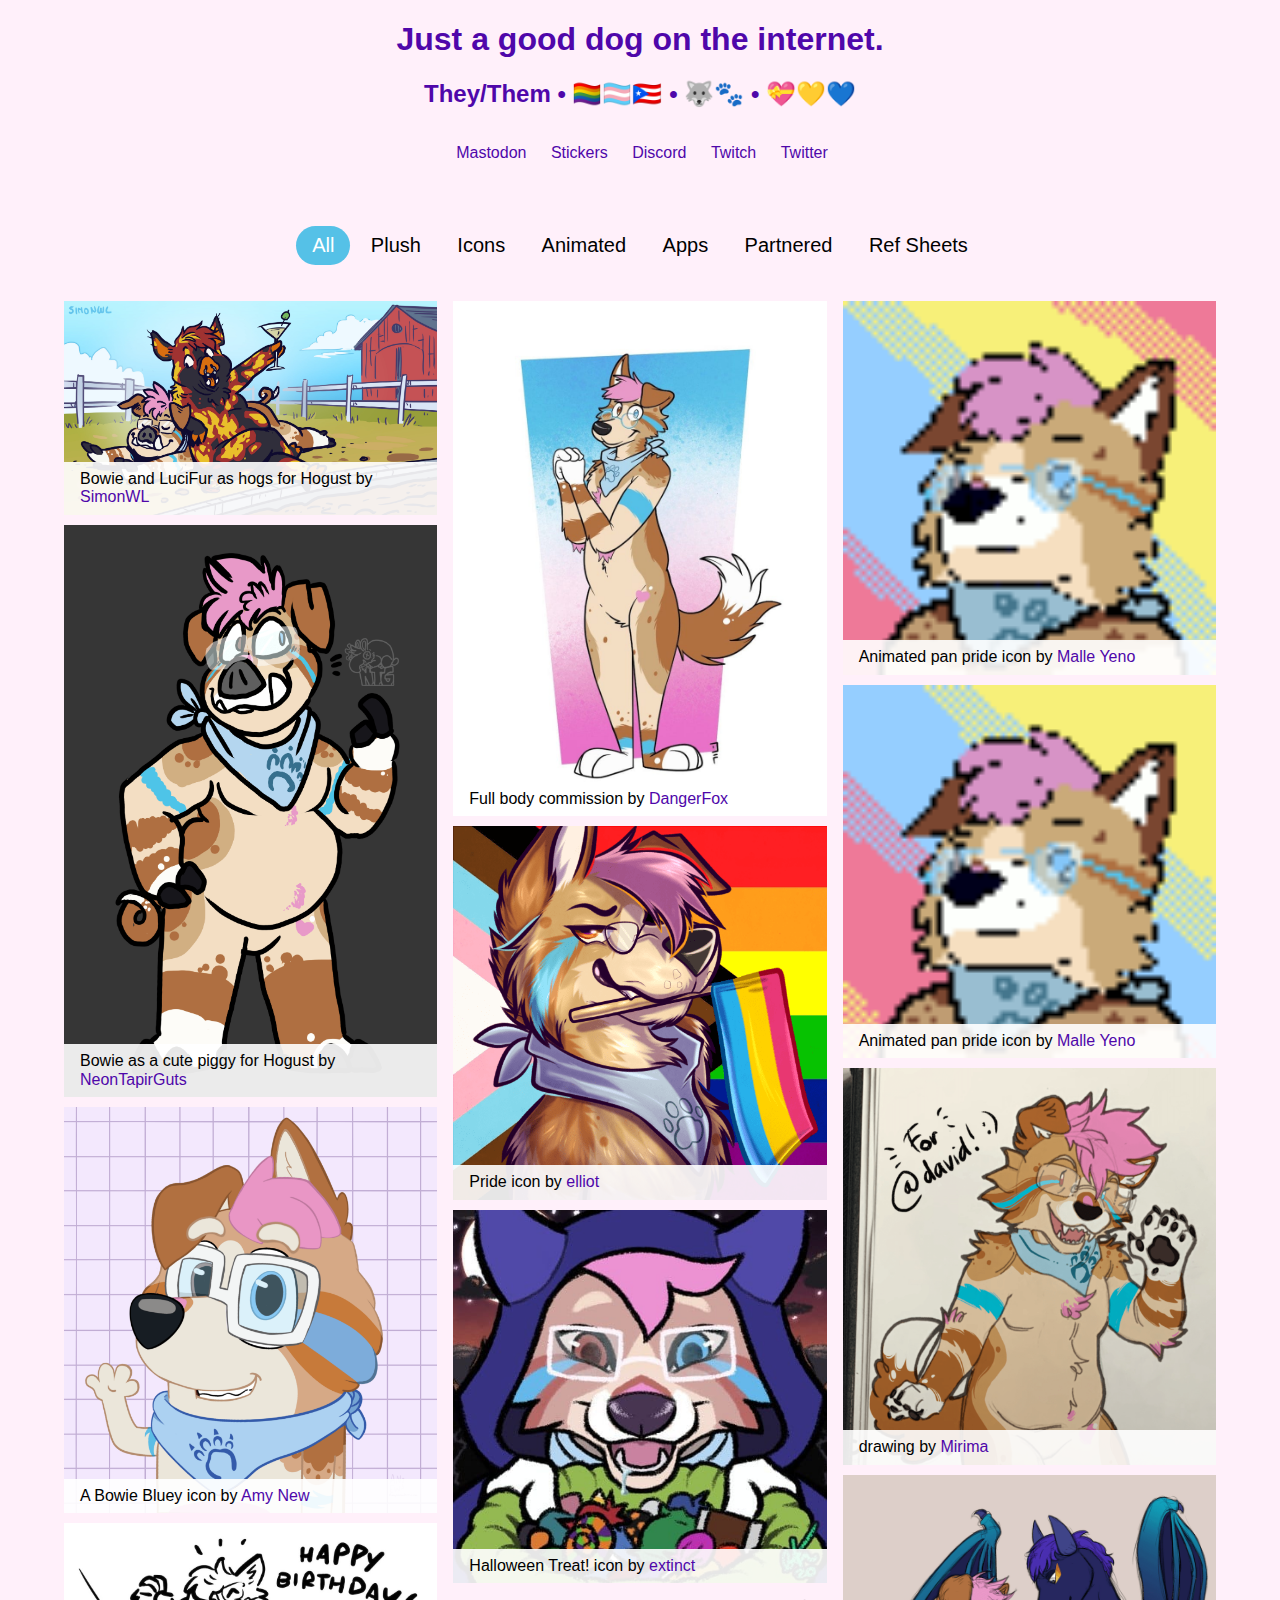
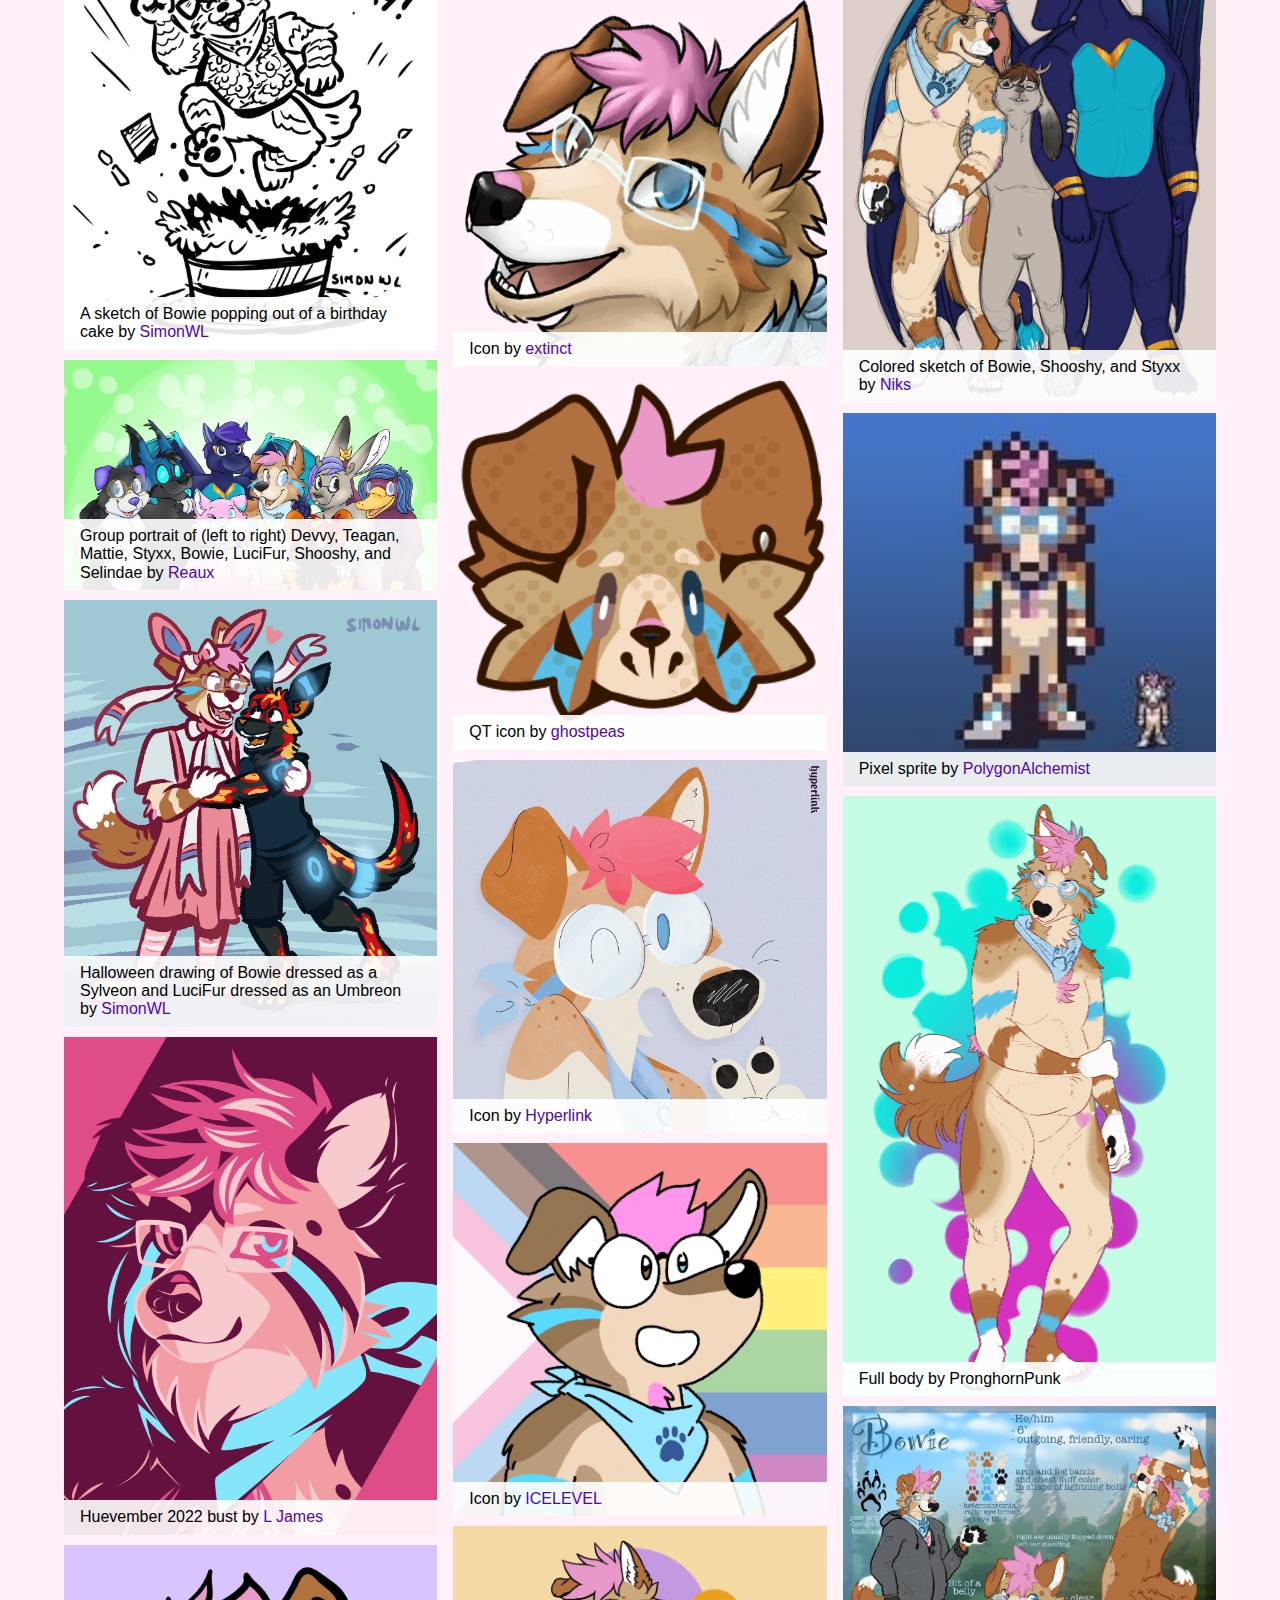
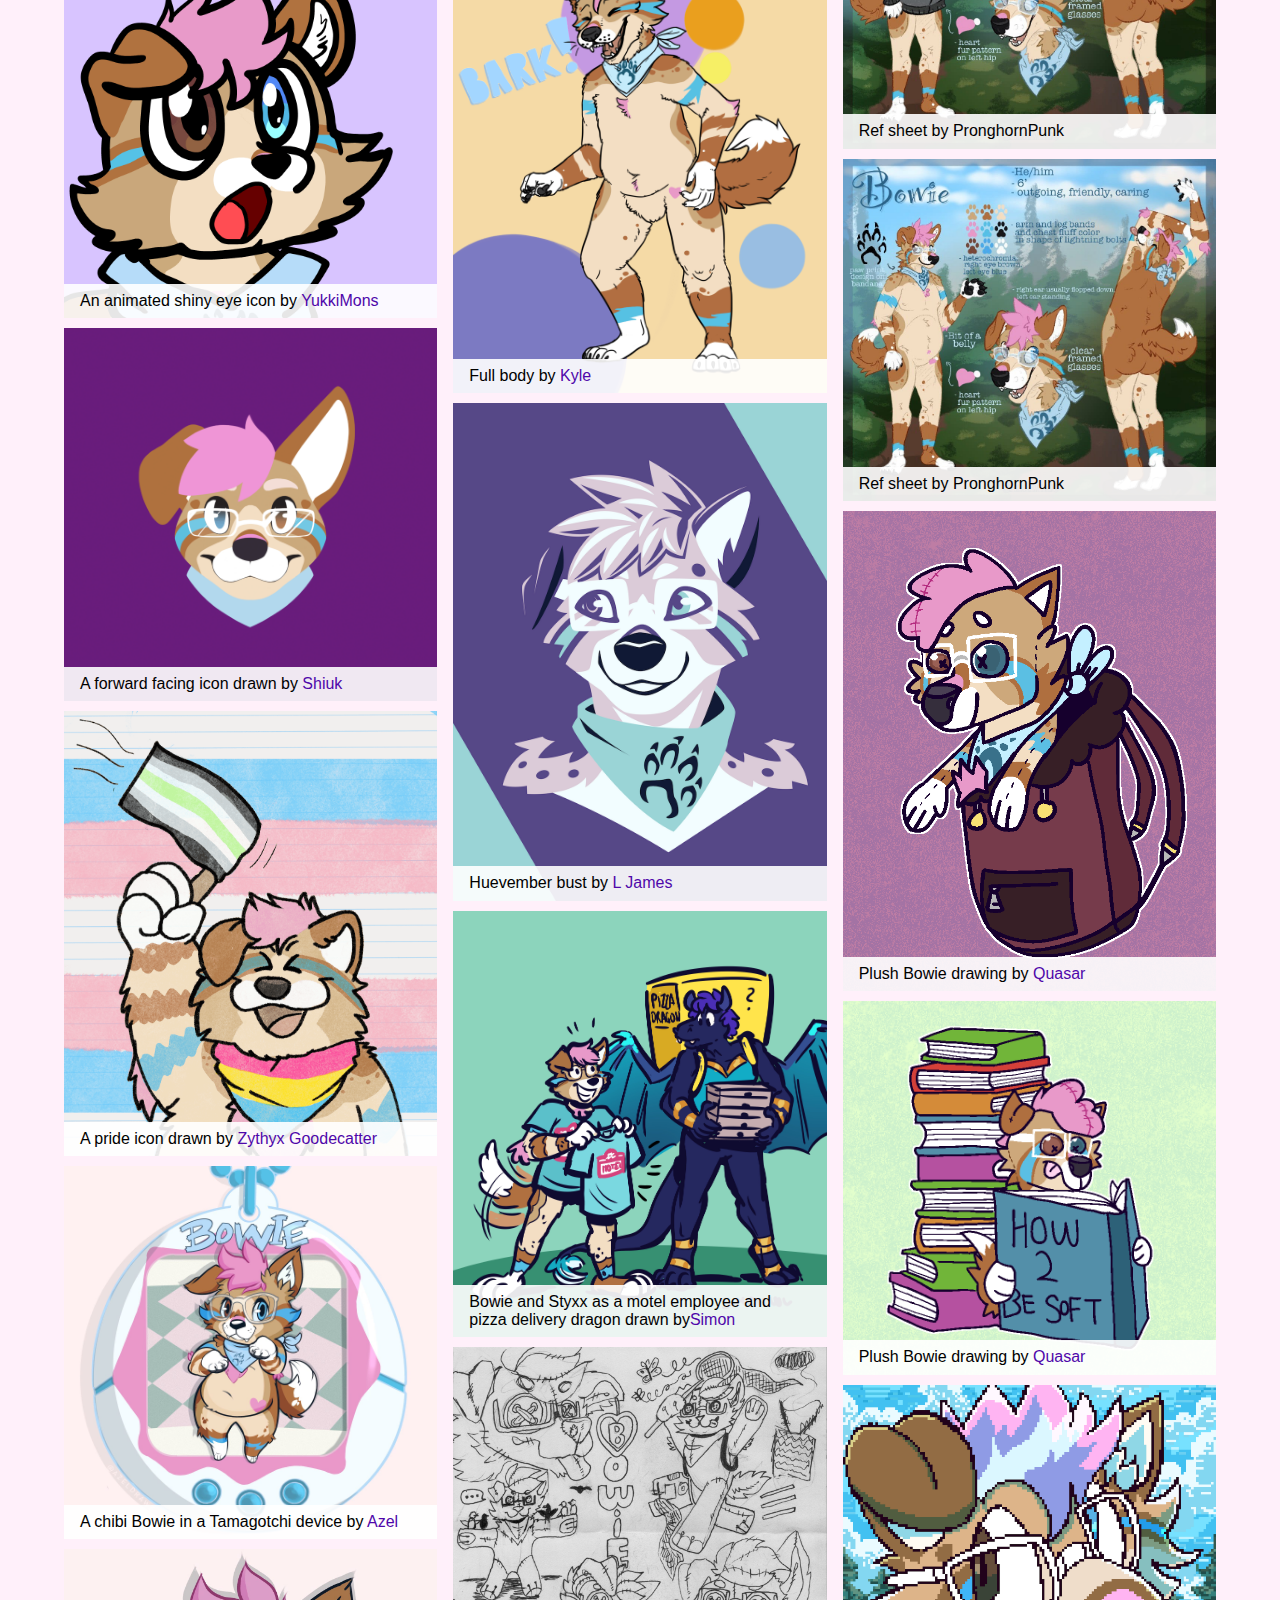
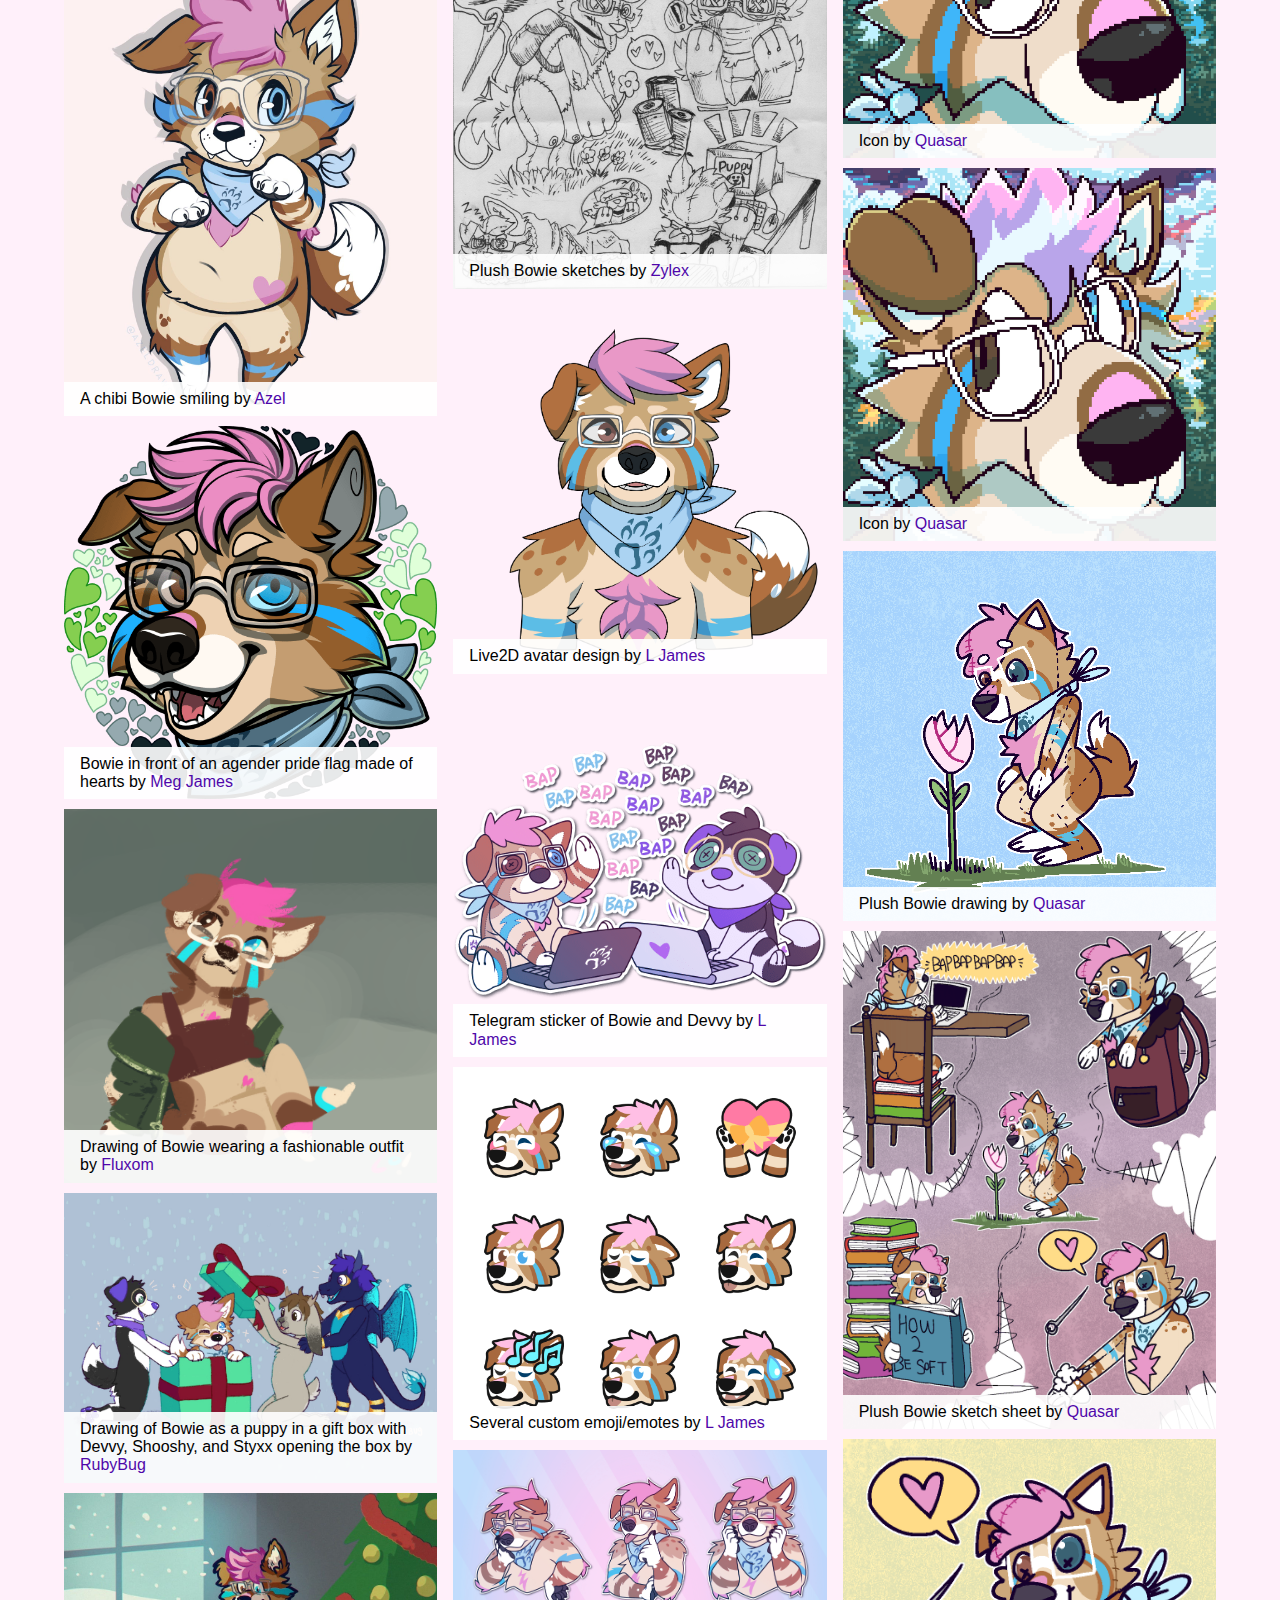
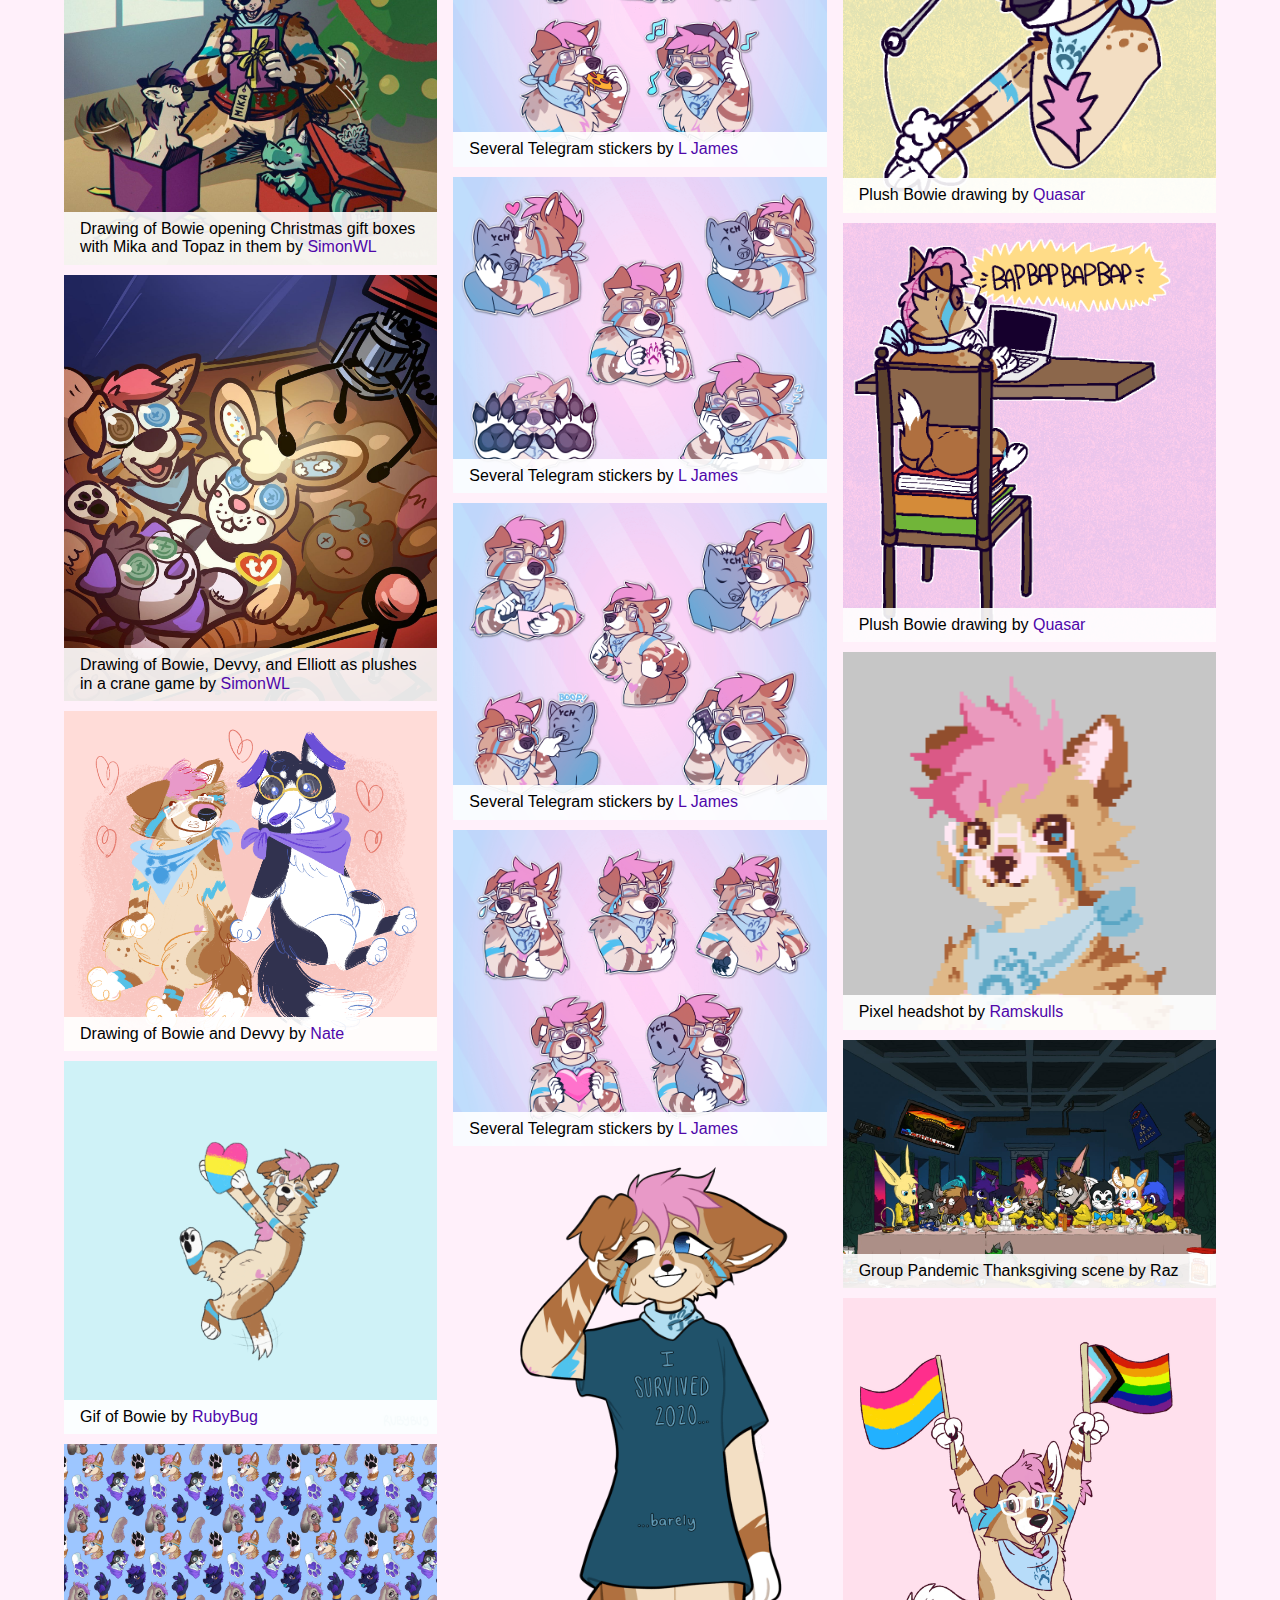
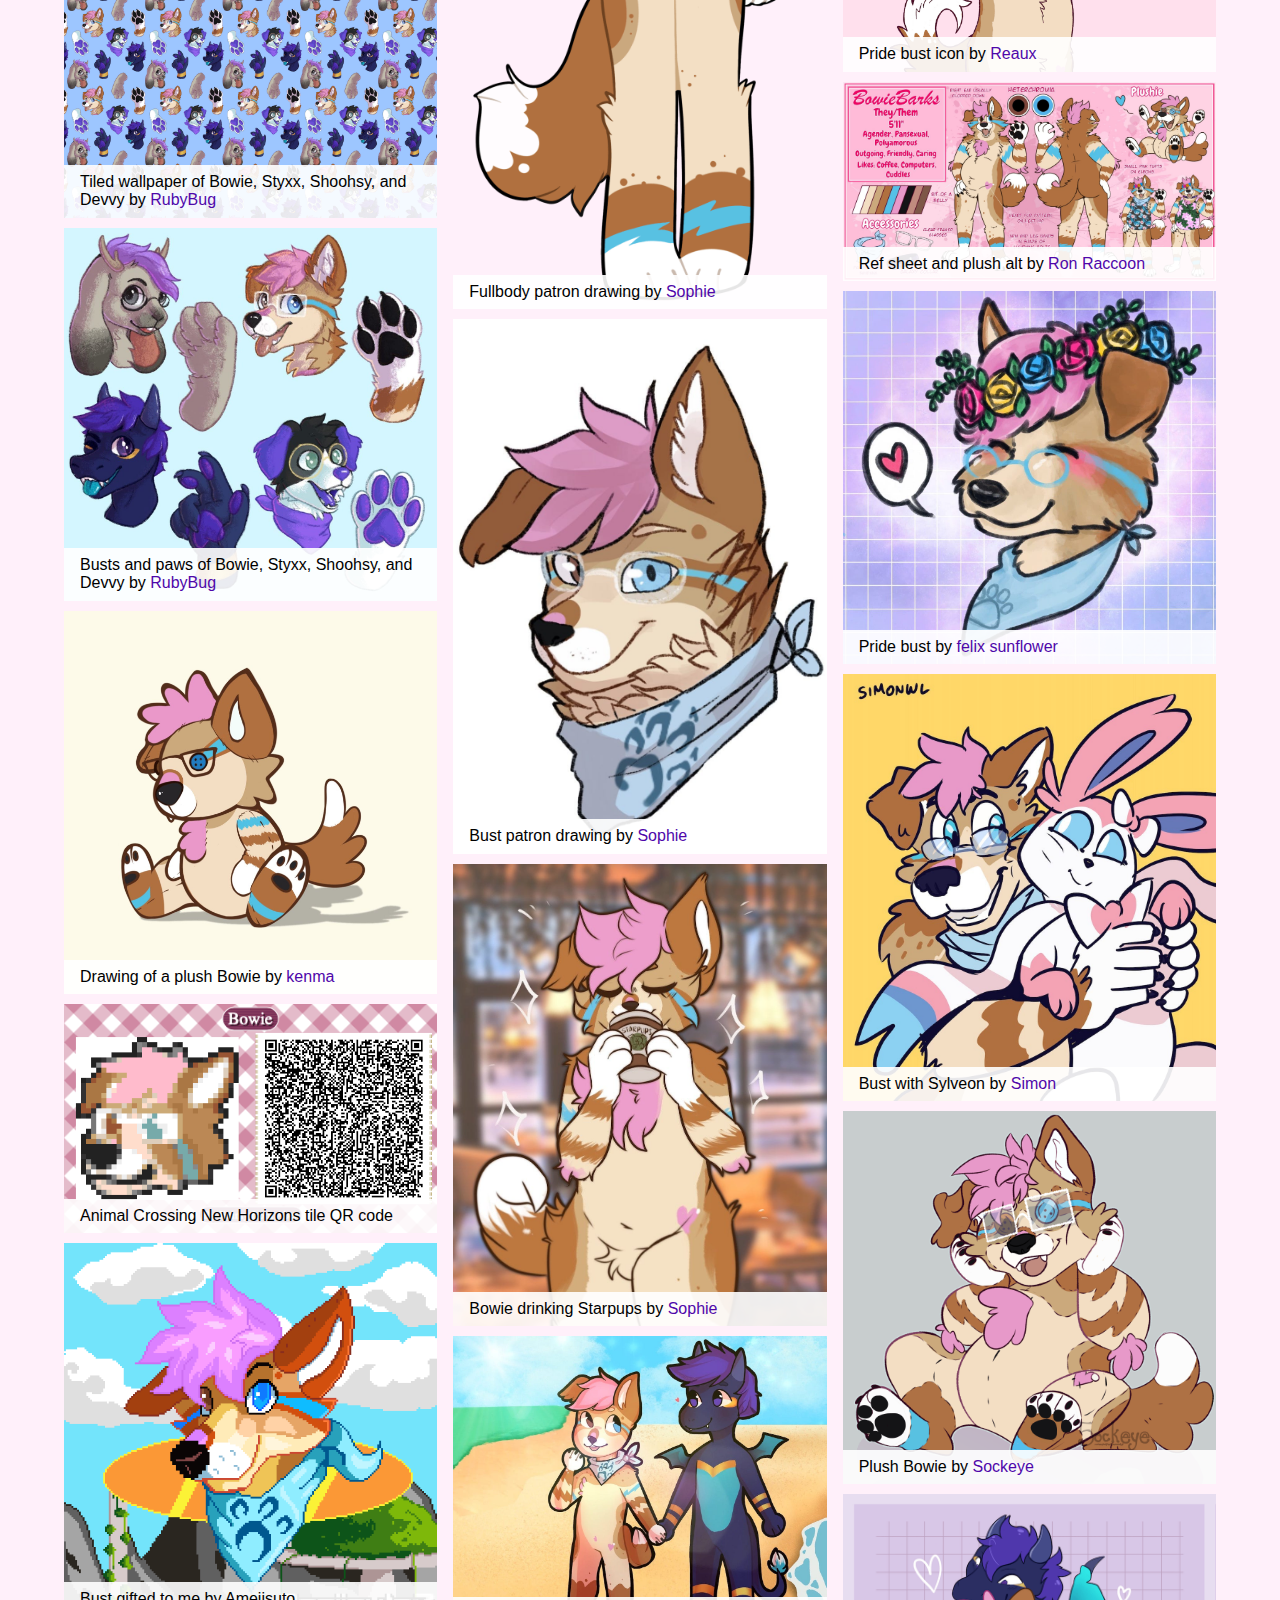
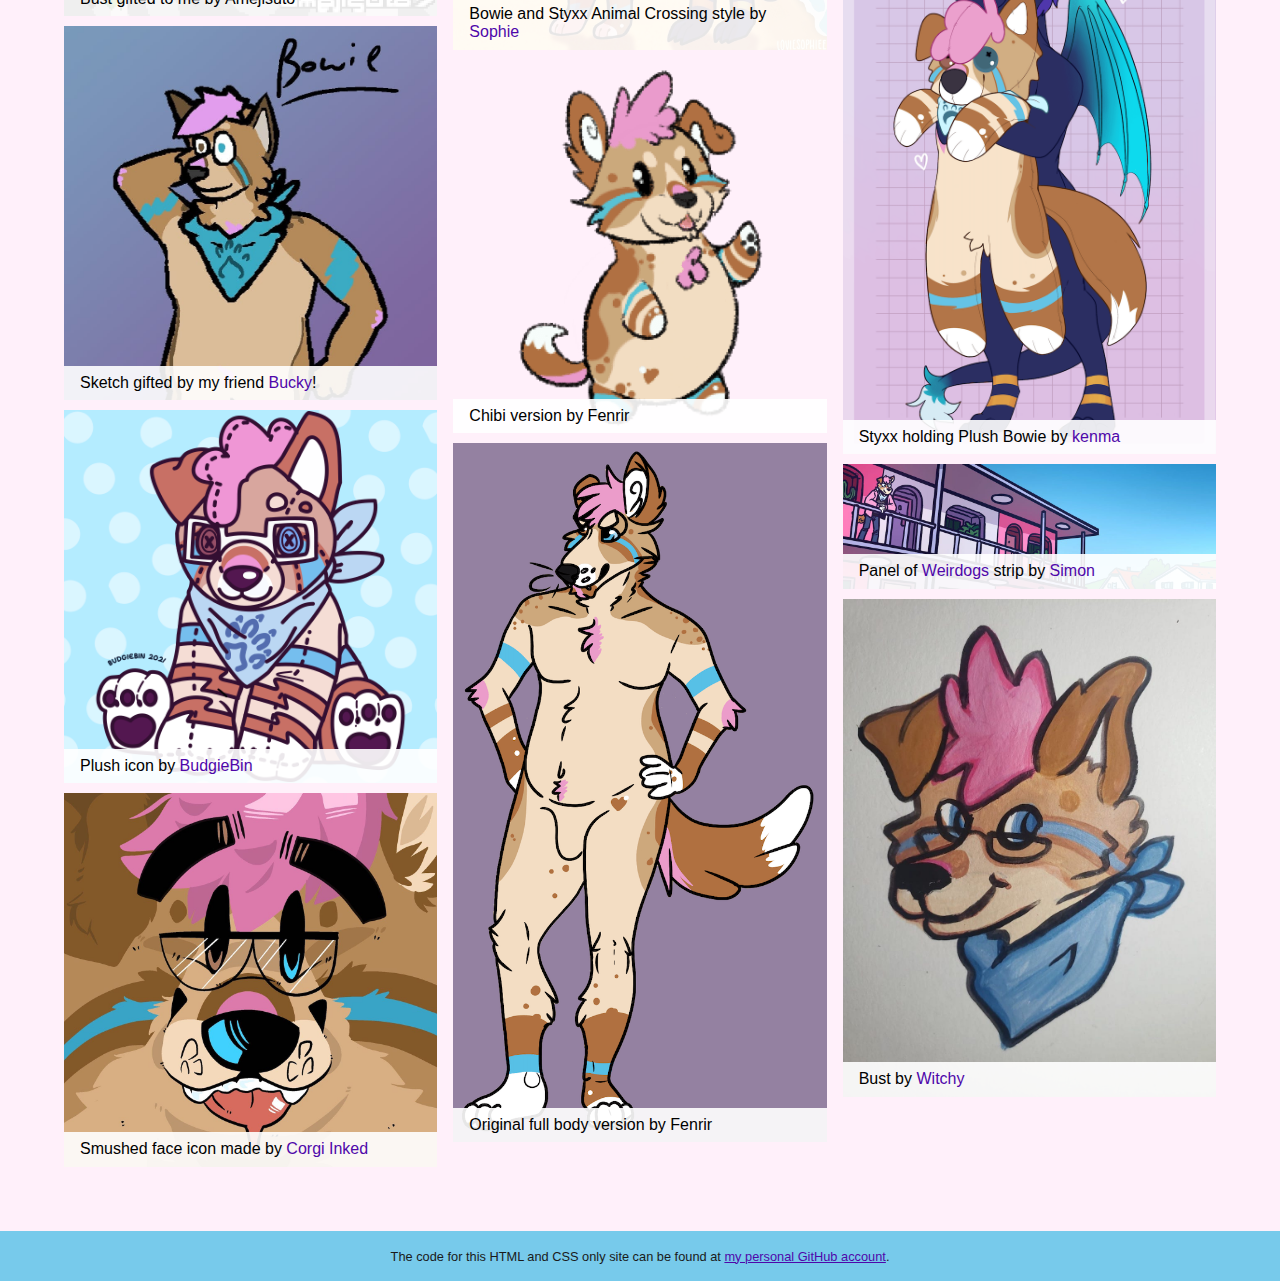
==== index.html @ e3a655a2 "adds two new pieces of art" ====
<!DOCTYPE html>
<html lang="en" class="no-js">
<head>
	<meta charset="UTF-8">
	<meta name="viewport" content="width=device-width">

	<title>Plush.Dog — An online home for BowieBarks</title>

	<script type="module">
		document.documentElement.classList.remove('no-js');
		document.documentElement.classList.add('js');
	</script>

	<link rel="stylesheet" href="assets/styles.css">

	<meta name="description" content="The personal homepage for BowieBarks' social media and commissioned artwork">
	<meta property="og:title" content="Plush.DogWho.Codes — An online home for BowieBarks' fursona art!">
	<meta property="og:description" content="The personal homepage for BowieBarks' social media and commissioned artwork">
	<meta property="og:image" content="https://plush.dogwho.codes/images/hyperlink-bowie-icon.jpeg">
	<meta property="og:image loading="lazy":alt" content="Hyperlink drawn icon of BowieBarks">
	<meta property="og:locale" content="en_US">
	<meta property="og:type" content="website">
	<meta name="twitter:card" content="summary_large_image">
	<meta property="og:url" content="https://plush.dogwho.codes/">
	<link rel="canonical" href="https://plush.dogwho.codes/">

	<link rel="icon" href="https://plush.dogwho.codes/assets/favicon.png">
	<meta name="theme-color" content="#FF00FF">
</head>

<body>

<header>
	<div class="wrapper">
		<h1>Just a good dog on the internet.</h1>
		<h2>They/Them • 🏳️‍🌈🏳️‍⚧️🇵🇷 • 🐺🐾 • 💝💛💙</h2>

		<div class="social-links">
			<a target="_blank" href="https://tech.lgbt/@david"><svg fill="#fff" viewBox="0 0 512 512" xmlns="http://www.w3.org/2000/svg"><rect height="512" rx="15%" width="512"/><path d="m409 290c-5 24-43 50-85 56-86 11-137-6-137-6 3 13-4 54 70 52 31 0 58-7 58-7l2 27c-51 24-107 15-140 6-67-17-79-90-81-162v-59c0-74 49-96 49-96 50-24 180-22 222 0 0 0 49 22 49 96 0 0 1 55-7 93" fill="#3088d4"/><path d="m358 202v91h-35v-88c0-18-8-27-23-27-18 0-27 11-27 33v47h-34v-47c0-22-9-33-27-33-15 0-23 9-23 27v88h-35v-91c0-18 5-60 52-60 39 0 50 37 50 37s10-37 50-37c45 0 52 42 52 60"/></svg> Mastodon</a>
			<a target="_blank" href="https://t.me/addstickers/BowieBarks"><svg xmlns="http://www.w3.org/2000/svg" viewBox="0 0 512 512"><path fill="#5ebee1" d="M512 397c0 64-51 115-115 115H115C52 512 0 461 0 397V115C0 52 52 0 115 0h282c64 0 115 52 115 115v282z"/><path fill="#fff" d="M383 134L116 238c-8 3-8 16 1 18l68 20 25 81c3 8 14 11 20 4l35-35 69 50c8 6 20 2 22-9l46-217c2-11-9-20-19-16zm-33 48L226 292l-2 4-5 43h-3l-19-64c-1-2 0-6 3-7l146-91c3-2 7 3 4 5z"/></svg> Stickers</a>
			<a target="_blank" href="https://discordapp.com/users/299537049646792704/"><svg fill="#7289da" viewBox="0 0 512 512" xmlns="http://www.w3.org/2000/svg"><rect height="512" rx="15%" width="512"/><path d="m346 392-21-25c41-11 57-39 57-39-52 49-194 51-249 0 0 0 14 26 56 39l-23 25c-70-1-97-48-97-48 0-104 46-187 46-187 47-33 90-33 90-33l3 4c-58 16-83 42-83 42 68-46 208-42 263 0 1-1-33-28-86-42l5-4s43 0 90 33c0 0 46 83 46 187 0 0-27 47-97 48z" fill="#fff"/><ellipse cx="196" cy="279" rx="33" ry="35"/><ellipse cx="312" cy="279" rx="33" ry="35"/></svg> Discord</a>
			<a target="_blank" href="https://www.twitch.tv/BowieBarks/"><svg xmlns="http://www.w3.org/2000/svg" viewBox="0 0 196 200"><path fill="none" d="M32 140h44v24l24-24h46l26-26V20H32zm84-88c0-2 2-4 4-4h16c2 0 4 2 4 4v52c0 2-2 4-4 4h-16c-2 0-4-2-4-4zm-40 0c0-2 2-4 4-4h16c2 0 4 2 4 4v52c0 2-2 4-4 4H80c-2 0-4-2-4-4z"/><g fill="#9d57c4"><path d="M14 0L0 24v148h48v28h28l31-28h39l50-46V0zm158 114l-26 26h-46l-24 24v-24H32V20h140z"/><path d="M80 108h16c2 0 4-2 4-4V52c0-2-2-4-4-4H80c-2 0-4 2-4 4v52c0 2 2 4 4 4zm40 0h16c2 0 4-2 4-4V52c0-2-2-4-4-4h-16c-2 0-4 2-4 4v52c0 2 2 4 4 4z"/></g></svg> Twitch</a>
			<a target="_blank" href="https://twitter.com/BowieBarks"><svg xmlns="http://www.w3.org/2000/svg" viewBox="0 0 512 512"><path fill="#2aa9e0" d="M512 432c0 44-36 80-80 80H80c-44 0-80-36-80-80V80C0 36 36 0 80 0h352c44 0 80 36 80 80z"/><path fill="#fff" d="M427 150c-13 6-26 9-41 11 15-8 26-22 31-39-13 8-28 14-44 17a70 70 0 00-120 64c-58-3-109-31-144-73a70 70 0 0022 94c-12-1-23-4-32-9v1c0 34 24 62 56 68a70 70 0 01-31 2c9 27 34 48 65 48a141 141 0 01-104 29 198 198 0 00306-177c14-9 26-22 36-36z"/></svg> Twitter</a>
		</div>
	</div>
</header>

<section>
	<div class="wrapper">
		<input type="radio" id="All" name="categories" value="All" checked>
		<input type="radio" id="Plush" name="categories" value="Plush">
		<input type="radio" id="Icon" name="categories" value="Icon">
		<input type="radio" id="Animated" name="categories" value="Animated">
		<input type="radio" id="Apps" name="categories" value="Apps">
		<input type="radio" id="Partner" name="categories" value="Partner">
		<input type="radio" id="Ref" name="categories" value="Ref">

		<ol class="filters">
			<li>
				<label for="All">All</label>
			</li>
			<li>
				<label for="Plush">Plush</label>
			</li>
			<li>
				<label for="Icon">Icons</label>
			</li>
			<li>
				<label for="Animated">Animated</label>
			</li>
			<li>
				<label for="Apps">Apps</label>
			</li>
			<li>
				<label for="Partner">Partnered</label>
			</li>
			<li>
				<label for="Ref">Ref Sheets</label>
			</li>
		</ol>

		<ol class="gallery">
			<li data-category="All ">
				<figure>
					<a href="#SimonWL-bowie-2023-08-color"><img src="images/SimonWL-bowie-2023-08-color.jpg" loading="lazy" alt="Bowie and LuciFur as hogs for Hogust, lounging by a pool of mud with a barn in the background" /></a>
					<a href="#_" id="SimonWL-bowie-2023-08-color" class="lightbox"><span style="background-image: url('images/SimonWL-bowie-2023-08-color.jpg');"></span></a>
					<figcaption>Bowie and LuciFur as hogs for Hogust by <a href="https://twitter.com/simondrawsstuff/">SimonWL</a></figcaption>
				</figure>
			</li>
			<li data-category="All ">
				<figure>
					<a href="#NeonTapirGuts-piggy8"><img src="images/NeonTapirGuts-piggy8.png" loading="lazy" alt="Bowie as a cute piggy for Hogust, standing and pointing at their cheek for a smooch" /></a>
					<a href="#_" id="NeonTapirGuts-piggy8" class="lightbox"><span style="background-image: url('images/NeonTapirGuts-piggy8.png');"></span></a>
					<figcaption>Bowie as a cute piggy for Hogust by <a href="https://wobbl.xyz/@NeonTapirGuts">NeonTapirGuts</a></figcaption>
				</figure>
			</li>
			<li data-category="All Icon">
				<figure>
					<a href="#amynewblue_blueybowie_purple"><img src="images/amynewblue_blueybowie_purple.png" loading="lazy" alt="An icon of Bowie done in the style of the Bluey cartoon" /></a>
					<a href="#_" id="amynewblue_blueybowie_purple" class="lightbox"><span style="background-image: url('images/amynewblue_blueybowie_purple.png');"></span></a>
					<figcaption>A Bowie Bluey icon by <a href="https://mastodon.online/@amynewblue">Amy New</a></figcaption>
				</figure>
			</li>
			<li data-category="All ">
				<figure>
					<a href="#simonwl-bowie-2023-01"><img src="images/simonwl-bowie-2023-01.jpg" loading="lazy" alt="A sketch of Bowie popping out of a birthday cake, with the text Happy Birthday at the top of the sketch" /></a>
					<a href="#_" id="simonwl-bowie-2023-01" class="lightbox"><span style="background-image: url('images/simonwl-bowie-2023-01.jpg');"></span></a>
					<figcaption>A sketch of Bowie popping out of a birthday cake by <a href="https://twitter.com/simondrawsstuff/">SimonWL</a></figcaption>
				</figure>
			</li>
			<li data-category="All Partner ">
				<figure>
					<a href="#reaux-polycule"><img src="images/reaux-polycule.png" loading="lazy" alt="A group portrait of Bowie and their partners and friends" /></a>
					<a href="#_" id="reaux-polycule" class="lightbox"><span style="background-image: url('images/reaux-polycule.png');"></span></a>
					<figcaption>Group portrait of (left to right) Devvy, Teagan, Mattie, Styxx, Bowie, LuciFur, Shooshy, and Selindae by <a href="https://meemu.org/@reaux">Reaux</a></figcaption>
				</figure>
			</li>
			<li data-category="All Partner ">
				<figure>
					<a href="#SimonWL-bowie-2022-10"><img src="images/SimonWL-bowie-2022-10.jpg" loading="lazy" alt="Halloween drawing of Bowie dressed as a Sylveon and LuciFur dressed as an Umbreon" /></a>
					<a href="#_" id="SimonWL-bowie-2022-10" class="lightbox"><span style="background-image: url('images/SimonWL-bowie-2022-10.jpg');"></span></a>
					<figcaption>Halloween drawing of Bowie dressed as a Sylveon and LuciFur dressed as an Umbreon by <a href="https://twitter.com/simondrawsstuff/">SimonWL</a></figcaption>
				</figure>
			</li>
			<li data-category="All ">
				<figure>
					<a href="#LJames_Huevember2022_bowie"><img src="images/LJames_Huevember2022_bowie.png" loading="lazy" alt="A limited palette bust drawing of Bowie" /></a>
					<a href="#_" id="LJames_Huevember2022_bowie" class="lightbox"><span style="background-image: url('images/LJames_Huevember2022_bowie.png');"></span></a>
					<figcaption>Huevember 2022 bust by <a href="http://l-james.com/">L James</a></figcaption>
				</figure>
			</li>
			<li data-category="All Icon ">
				<figure>
					<a href="#YukkiMons-bowiebarks-animated"><img src="images/YukkiMons-bowiebarks-animated.gif" loading="lazy" alt="An animated icon of Bowie looking up with shining eyes" /></a>
					<a href="#_" id="YukkiMons-bowiebarks-animated" class="lightbox"><span style="background-image: url('images/YukkiMons-bowiebarks-animated.gif');"></span></a>
					<figcaption>An animated shiny eye icon by <a href="https://yukkimonscommissions.carrd.co/">YukkiMons</a></figcaption>
				</figure>
			</li>
			<li data-category="All Icon ">
				<figure>
					<a href="#Shiuk-BowieBarks"><img src="images/Shiuk-BowieBarks.png" loading="lazy" alt="An icon of Bowie's head looking straight forward" /></a>
					<a href="#_" id="Shiuk-BowieBarks" class="lightbox"><span style="background-image: url('images/Shiuk-BowieBarks.png');"></span></a>
					<figcaption>A forward facing icon drawn by <a href="https://twitter.com/shiuk">Shiuk</a></figcaption>
				</figure>
			</li>
			<li data-category="All Icon ">
				<figure>
					<a href="#Zythyx-bowie-pride-icon"><img src="images/Zythyx-bowie-pride-icon.png" loading="lazy" alt="An icon of Bowie wearing a pansexual pride bandana, holding an agender pride flag, with a transgender pride background" /></a>
					<a href="#_" id="Zythyx-bowie-pride-icon" class="lightbox"><span style="background-image: url('images/Zythyx-bowie-pride-icon.png');"></span></a>
					<figcaption>A pride icon drawn by <a href="https://twitter.com/calicocatter">Zythyx Goodecatter</a></figcaption>
				</figure>
			</li>
			<li data-category="All Icon Plush ">
				<figure>
					<a href="#COMM_2022_davidwolfpaw_Azeldraws"><img src="images/COMM_2022_davidwolfpaw_Azeldraws.jpg" loading="lazy" alt="A chibi Bowie in a Tamagotchi device" /></a>
					<a href="#_" id="COMM_2022_davidwolfpaw_Azeldraws" class="lightbox"><span style="background-image: url('images/COMM_2022_davidwolfpaw_Azeldraws.jpg');"></span></a>
					<figcaption>A chibi Bowie in a Tamagotchi device by <a href="https://twitter.com/azeldraws">Azel</a></figcaption>
				</figure>
			</li>
			<li data-category="All Icon Plush ">
				<figure>
					<a href="#COMM_2022_davidwolfpaw_bowie_Azeldraws"><img src="images/COMM_2022_davidwolfpaw_bowie_Azeldraws.jpg" loading="lazy" alt="A chibi Bowie smiling" /></a>
					<a href="#_" id="COMM_2022_davidwolfpaw_bowie_Azeldraws" class="lightbox"><span style="background-image: url('images/COMM_2022_davidwolfpaw_bowie_Azeldraws.jpg');"></span></a>
					<figcaption>A chibi Bowie smiling by <a href="https://twitter.com/azeldraws">Azel</a></figcaption>
				</figure>
			</li>
			<li data-category="All Icon ">
				<figure>
					<a href="#megjames-bowie"><img src="images/megjames-bowie.png" loading="lazy" alt="an icon of Bowie's head in front of an agender pride flag made of hearts" /></a>
					<a href="#_" id="megjames-bowie" class="lightbox"><span style="background-image: url('images/megjames-bowie.png');"></span></a>
					<figcaption>Bowie in front of an agender pride flag made of hearts by <a href="https://twitter.com/MegTheJames/">Meg James</a></figcaption>
				</figure>
			</li>
			<li data-category="All ">
				<figure>
					<a href="#fluxom-bowie"><img src="images/fluxom-bowie.png" loading="lazy" alt="a drawing of Bowie reclining and looking up wearing a green jacket and brown crop top" /></a>
					<a href="#_" id="fluxom-bowie" class="lightbox"><span style="background-image: url('images/fluxom-bowie.png');"></span></a>
					<figcaption>Drawing of Bowie wearing a fashionable outfit by <a href="https://yiff.life/@fluxom_alt">Fluxom</a></figcaption>
				</figure>
			</li>
			<li data-category="All Partner ">
				<figure>
					<a href="#rubybug-bowie-partners-gift-blue-snow"><img src="images/rubybug-bowie-partners-gift-blue-snow.jpeg" loading="lazy" alt="a drawing of Bowie as a puppy in a gift box with Devvy the border collie on the left, Shooshy the jackalope opening the box, and Styxx the dragon behind them. All are smiling!" /></a>
					<a href="#_" id="rubybug-bowie-partners-gift-blue-snow" class="lightbox"><span style="background-image: url('images/rubybug-bowie-partners-gift-blue-snow.jpeg');"></span></a>
					<figcaption>Drawing of Bowie as a puppy in a gift box with Devvy, Shooshy, and Styxx opening the box by <a href="https://twitter.com/rubyybug/">RubyBug</a></figcaption>
				</figure>
			</li>
			<li data-category="All Partner ">
				<figure>
					<a href="#bowie-pets-xmas-2021-1000"><img src="images/bowie-pets-xmas-2021-1000.jpg" loading="lazy" alt="a drawing of Bowie in a holiday sweater excitedly opening two gift boxes, one labeled Mika with a stoat in it, and another labeled Topaz with a kobold in it, both looking up and smiling" /></a>
					<a href="#_" id="bowie-pets-xmas-2021-1000" class="lightbox"><span style="background-image: url('images/bowie-pets-xmas-2021-1000.jpg');"></span></a>
					<figcaption>Drawing of Bowie opening Christmas gift boxes with Mika and Topaz in them by <a href="https://twitter.com/simondrawsstuff/">SimonWL</a></figcaption>
				</figure>
			</li>
			<li data-category="All Plush Partner ">
				<figure>
					<a href="#simonwl_2021-11-bowie-color"><img src="images/simonwl_2021-11-bowie-color.jpg" loading="lazy" alt="a drawing of Bowie, Devvy, and Elliott, all as plushies inside of a crane game machine, looking up and smiling" /></a>
					<a href="#_" id="simonwl_2021-11-bowie-color" class="lightbox"><span style="background-image: url('images/simonwl_2021-11-bowie-color.jpg');"></span></a>
					<figcaption>Drawing of Bowie, Devvy, and Elliott as plushes in a crane game by <a href="https://twitter.com/simondrawsstuff/">SimonWL</a></figcaption>
				</figure>
			</li>
			<li data-category="All Plush Partner ">
				<figure>
					<a href="#natedraws-bowie-devvy"><img src="images/natedraws-bowie-devvy.png" loading="lazy" alt="lineless drawing of BowieBarks and Devvy holding hands and looking at each other with hearts in the background" /></a>
					<a href="#_" id="natedraws-bowie-devvy" class="lightbox"><span style="background-image: url('images/natedraws-bowie-devvy.png');"></span></a>
					<figcaption>Drawing of Bowie and Devvy by <a href="https://twitter.com/_natedraws_/">Nate</a></figcaption>
				</figure>
			</li>
			<li data-category="All Animated ">
				<figure>
					<a href="#RubyBug-BowieBarks"><img src="images/RubyBug-BowieBarks.gif" loading="lazy" alt="animated gif of BowieBarks wagging their tale and holding a pan pride colored heart by RubyBug" /></a>
					<a href="#_" id="RubyBug-BowieBarks" class="lightbox"><span style="background-image: url('images/RubyBug-BowieBarks.gif');"></span></a>
					<figcaption>Gif of Bowie by <a href="https://twitter.com/rubyybug">RubyBug</a></figcaption>
				</figure>
			</li>
			<li data-category="All Partner Apps ">
				<figure>
					<a href="#rubybug-bowie_telegram_blue"><img src="images/rubybug-bowie_telegram_blue.png" loading="lazy" alt="animated gif of BowieBarks wagging their tale and holding a pan pride colored heart by RubyBug" /></a>
					<a href="#_" id="rubybug-bowie_telegram_blue" class="lightbox"><span style="background-image: url('images/rubybug-bowie_telegram_blue.png');"></span></a>
					<figcaption>Tiled wallpaper of Bowie, Styxx, Shoohsy, and Devvy by <a href="https://twitter.com/rubyybug">RubyBug</a></figcaption>
				</figure>
			</li>
			<li data-category="All Partner ">
				<figure>
					<a href="#rubybug-tile-busts"><img src="images/rubybug-tile-busts.jpg" loading="lazy" alt="busts and paws of Bowie, Styxx, Shoohsy, and Devvy by Ruby Bug" /></a>
					<a href="#_" id="rubybug-tile-busts" class="lightbox"><span style="background-image: url('images/rubybug-tile-busts.jpg');"></span></a>
					<figcaption>Busts and paws of Bowie, Styxx, Shoohsy, and Devvy by <a href="https://twitter.com/rubyybug">RubyBug</a></figcaption>
				</figure>
			</li>
			<li data-category="All Plush ">
				<figure>
					<a href="#sunflowerkenma-bowie-plush"><img src="images/sunflowerkenma-bowie-plush.jpg" loading="lazy" alt="drawing of a plush Bowie by kenma" /></a>
					<a href="#_" id="sunflowerkenma-bowie-plush" class="lightbox"><span style="background-image: url('images/sunflowerkenma-bowie-plush.jpg');"></span></a>
					<figcaption>Drawing of a plush Bowie by <a href="https://twitter.com/sunflowerkenma">kenma</a></figcaption>
				</figure>
			</li>
			<li data-category="All Apps ">
				<figure>
					<a href="#acnh-bowie-face"><img src="images/acnh-bowie-face.png" loading="lazy" alt="Animal Crossing New Horizons tile QR code for a Bowie tile" /></a>
					<a href="#_" id="acnh-bowie-face" class="lightbox"><span style="background-image: url('images/acnh-bowie-face.png');"><figcaption>Animal Crossing New Horizons tile QR code</figcaption></span></a>
					<figcaption>Animal Crossing New Horizons tile QR code</figcaption>
				</figure>
			</li>
			<li data-category="All ">
				<figure>
					<a href="#amejisuto-bowie-bust"><img src="images/amejisuto-bowie-bust.png" loading="lazy" alt="A bust of Bowie on a cloud background in a pixel style" /></a>
					<a href="#_" id="amejisuto-bowie-bust" class="lightbox"><span style="background-image: url('images/amejisuto-bowie-bust.png');"></span></a>
					<figcaption>Bust gifted to me by Amejisuto</figcaption>
				</figure>
			</li>
			<li data-category="All ">
				<figure>
					<a href="#bucky-bowie-torso"><img src="images/bucky-bowie-torso.jpeg" loading="lazy" alt="An upper body sketch of Bowie" /></a>
					<a href="#_" id="bucky-bowie-torso" class="lightbox"><span style="background-image: url('images/bucky-bowie-torso.jpeg');"></span></a>
					<figcaption>Sketch gifted by my friend <a href="https://twitter.com/BuckytheSheep/">Bucky</a>!</figcaption>
				</figure>
			</li>
			<li data-category="All Plush Icon ">
				<figure>
					<a href="#budgiebin-bg-800"><img src="images/budgiebin-bg-800.png" loading="lazy" alt="Plush icon of Bowie BudgieBin" /></a>
					<a href="#_" id="budgiebin-bg-800" class="lightbox"><span style="background-image: url('images/budgiebin-bg-800.png');"></span></a>
					<figcaption>Plush icon by <a href="https://commiss.io/budgiebin">BudgieBin</a></figcaption>
				</figure>
			</li>
			<li data-category="All Icon ">
				<figure>
					<a href="#CorgiInked-Bowie"><img src="images/CorgiInked-Bowie.jpg" loading="lazy" alt="Smushed face icon of Bowie made by Corgi Inked" /></a>
					<a href="#_" id="CorgiInked-Bowie" class="lightbox"><span style="background-image: url('images/CorgiInked-Bowie.jpg');"></span></a>
					<figcaption>Smushed face icon made by <a href="https://twitter.com/corgiinked">Corgi Inked</a></figcaption>
				</figure>
			</li>
			<li data-category="All ">
				<figure>
					<a href="#DangerFox"><img src="images/DangerFox.jpg" loading="lazy" alt="Full body drawing of Bowie clasping hands and smiling by DangerFox" /></a>
					<a href="#_" id="DangerFox" class="lightbox"><span style="background-image: url('images/DangerFox.jpg');"></span></a>
					<figcaption>Full body commission by <a href="https://twitter.com/DangerFox">DangerFox</a></figcaption>
				</figure>
			</li>
			<li data-category="All Icon ">
				<figure>
					<a href="#dogtufts-david2"><img src="images/dogtufts-david2.png" loading="lazy" alt="Pride icon of Bowie's head and chest, smirking while holding a pansexual pride flag in their mouth over a progress pride flag background by elliot" /></a>
					<a href="#_" id="dogtufts-david2" class="lightbox"><span style="background-image: url('images/dogtufts-david2.png');"></span></a>
					<figcaption>Pride icon by <a href="https://twitter.com/tailtuft">elliot</a></figcaption>
				</figure>
			</li>
			<li data-category="All Icon ">
				<figure>
					<a href="#extinct-halloween2020-Bowie"><img src="images/extinct-halloween2020-Bowie.jpg" loading="lazy" alt="Halloween Treat icon by extinct showing Bowie drooling while looking at candy in a bowl and wearing a Styxx dragon hoodie" /></a>
					<a href="#_" id="extinct-halloween2020-Bowie" class="lightbox"><span style="background-image: url('images/extinct-halloween2020-Bowie.jpg');"></span></a>
					<figcaption>Halloween Treat! icon by <a href="https://extinctinks.net/">extinct</a></figcaption>
				</figure>
			</li>
			<li data-category="All Icon ">
				<figure>
					<a href="#Extinct-wolfpawshadedclear"><img src="images/Extinct-wolfpawshadedclear.png" loading="lazy" alt="Face icon by extinct showing Bowie smiling and looking toward you" /></a>
					<a href="#_" id="Extinct-wolfpawshadedclear" class="lightbox"><span style="background-image: url('images/Extinct-wolfpawshadedclear.png');"></span></a>
					<figcaption>Icon by <a href="https://extinctinks.net/">extinct</a></figcaption>
				</figure>
			</li>
			<li data-category="All Icon ">
				<figure>
					<a href="#ghostpeas-bowie-qt"><img src="images/ghostpeas-bowie-qt.png" loading="lazy" alt="Icon of Bowie's head with halftone shading by ghostpeas" /></a>
					<a href="#_" id="ghostpeas-bowie-qt" class="lightbox"><span style="background-image: url('images/ghostpeas-bowie-qt.png');"></span></a>
					<figcaption>QT icon by <a href="https://twitter.com/ghostpeas">ghostpeas</a></figcaption>
				</figure>
			</li>
			<li data-category="All Icon ">
				<figure>
					<a href="#hyperlink-bowie-icon"><img src="images/hyperlink-bowie-icon.jpeg" loading="lazy" alt="Icon of Bowie smiling and giving a peace sign by Hyperlink" /></a>
					<a href="#_" id="hyperlink-bowie-icon" class="lightbox"><span style="background-image: url('images/hyperlink-bowie-icon.jpeg');"></span></a>
					<figcaption>Icon by <a href="https://twitter.com/themboydeerdog">Hyperlink</a></figcaption>
				</figure>
			</li>
			<li data-category="All Icon ">
				<figure>
					<a href="#icelevel-bowiebarks-pride-icon"><img src="images/icelevel-bowiebarks-pride-icon.png" loading="lazy" alt="Icon of Bowie smiling in front of a progress pride flag by ICELEVEL" /></a>
					<a href="#_" id="icelevel-bowiebarks-pride-icon" class="lightbox"><span style="background-image: url('images/icelevel-bowiebarks-pride-icon.png');"></span></a>
					<figcaption>Icon by <a href="http://www.icelvl.com/">ICELEVEL</a></figcaption>
				</figure>
			</li>
			<li data-category="All ">
				<figure>
					<a href="#kyle-bowiebarks"><img src="images/kyle-bowiebarks.png" loading="lazy" alt="A full body drawing of Bowie smiling with the text 'BARK!' in front of a background with colored circles by Kyle" /></a>
					<a href="#_" id="kyle-bowiebarks" class="lightbox"><span style="background-image: url('images/kyle-bowiebarks.png');"></span></a>
					<figcaption>Full body by <a href="https://twitter.com/PupyDogEyes">Kyle</a></figcaption>
				</figure>
			</li>
			<li data-category="All ">
				<figure>
					<a href="#ljames-bowie-huevember"><img src="images/ljames-bowie-huevember.png" loading="lazy" alt="A four color palette drawing of Bowie's bust, smiling and looking to the left by L James" /></a>
					<a href="#_" id="ljames-bowie-huevember" class="lightbox"><span style="background-image: url('images/ljames-bowie-huevember.png');"></span></a>
					<figcaption>Huevember bust by <a href="http://l-james.com/">L James</a></figcaption>
				</figure>
			</li>
			<li data-category="All Partner">
				<figure>
					<a href="#Simon-WL-2021-09-bowie-styxx"><img src="images/Simon-WL-2021-09-bowie-styxx.jpg" loading="lazy" alt="Bowie smiling while wearing a Comfy Tom's Motel shirt from the web comic Weirdogs. They are holding another of the same shirt up to Styxx who is holding pizzas with a pizza delivery box and looking confused." /></a>
					<a href="#_" id="Simon-WL-2021-09-bowie-styxx" class="lightbox"><span style="background-image: url('images/Simon-WL-2021-09-bowie-styxx.jpg');"></span></a>
					<figcaption>Bowie and Styxx as a motel employee and pizza delivery dragon drawn by<a href="https://twitter.com/simondrawsstuff/">Simon</a></figcaption>
				</figure>
			</li>
			<li data-category="All ">
				<figure>
					<a href="#zylex-bowie-3"><img src="images/zylex-bowie-3.JPG" loading="lazy" alt="various sketches of a plush Bowie chasing buutterflies with a net, as a scarecrow, picking flowers, in a sleeping bag, on a computer, and more" /></a>
					<a href="#_" id="zylex-bowie-3" class="lightbox"><span style="background-image: url('images/zylex-bowie-3.JPG');"></span></a>
					<figcaption>Plush Bowie sketches by <a href="https://puppy.cafe/@Zylex">Zylex</a></figcaption>
				</figure>
			</li>
			<li data-category="All Apps ">
				<figure>
					<a href="#ljames-bowie-rig"><img src="images/ljames-bowie-rig.png" loading="lazy" alt="A flat image of a Live2D avatar design smiling and looking forward by L James" /></a>
					<a href="#_" id="ljames-bowie-rig" class="lightbox"><span style="background-image: url('images/ljames-bowie-rig.png');"></span></a>
					<figcaption>Live2D avatar design by <a href="http://l-james.com/">L James</a></figcaption>
				</figure>
			</li>
			<li data-category="All Apps ">
				<figure>
					<a href="#ljames-bowie-devvy-double-bap"><img src="images/ljames-bowie-devvy-double-bap.png" loading="lazy" alt="A Telegram sticker of Bowie and Devvy as plush using laptops with lots of Bap text by L James" /></a>
					<a href="#_" id="ljames-bowie-devvy-double-bap" class="lightbox"><span style="background-image: url('images/ljames-bowie-devvy-double-bap.png');"></span></a>
					<figcaption>Telegram sticker of Bowie and Devvy by <a href="http://l-james.com/">L James</a></figcaption>
				</figure>
			</li>
			<li data-category="All Apps ">
				<figure>
					<a href="#ljames-bowie-emoji"><img src="images/ljames-bowie-emoji.png" loading="lazy" alt="A series of nine custom Bowie emoji and emotes by L James" /></a>
					<a href="#_" id="ljames-bowie-emoji" class="lightbox"><span style="background-image: url('images/ljames-bowie-emoji.png');"></span></a>
					<figcaption>Several custom emoji/emotes by <a href="http://l-james.com/">L James</a></figcaption>
				</figure>
			</li>
			<li data-category="All Apps ">
				<figure>
					<a href="#ljames-stickers1"><img src="images/ljames-stickers1.png" loading="lazy" alt="A series of five Telegram stickers of Bowie by L James" /></a>
					<a href="#_" id="ljames-stickers1" class="lightbox"><span style="background-image: url('images/ljames-stickers1.png');"></span></a>
					<figcaption>Several Telegram stickers by <a href="http://l-james.com/">L James</a></figcaption>
				</figure>
			</li>
			<li data-category="All Apps ">
				<figure>
					<a href="#ljames-stickers2"><img src="images/ljames-stickers2.png" loading="lazy" alt="A series of five Telegram stickers of Bowie by L James" /></a>
					<a href="#_" id="ljames-stickers2" class="lightbox"><span style="background-image: url('images/ljames-stickers2.png');"></span></a>
					<figcaption>Several Telegram stickers by <a href="http://l-james.com/">L James</a></figcaption>
				</figure>
			</li>
			<li data-category="All Apps ">
				<figure>
					<a href="#ljames-stickers3"><img src="images/ljames-stickers3.png" loading="lazy" alt="A series of five Telegram stickers of Bowie by L James" /></a>
					<a href="#_" id="ljames-stickers3" class="lightbox"><span style="background-image: url('images/ljames-stickers3.png');"></span></a>
					<figcaption>Several Telegram stickers by <a href="http://l-james.com/">L James</a></figcaption>
				</figure>
			</li>
			<li data-category="All Apps ">
				<figure>
					<a href="#ljames-stickers4"><img src="images/ljames-stickers4.png" loading="lazy" alt="A series of five Telegram stickers of Bowie by L James" /></a>
					<a href="#_" id="ljames-stickers4" class="lightbox"><span style="background-image: url('images/ljames-stickers4.png');"></span></a>
					<figcaption>Several Telegram stickers by <a href="http://l-james.com/">L James</a></figcaption>
				</figure>
			</li>
			<li data-category="All ">
				<figure>
					<a href="#loveesophie-bowie-2020"><img src="images/loveesophie-bowie-2020.png" loading="lazy" alt="A drawing of Bowie smiling awkwardly and wearing a shirt that says 'I Survived 2020... ...Barely' by Sophie" /></a>
					<a href="#_" id="loveesophie-bowie-2020" class="lightbox"><span style="background-image: url('images/loveesophie-bowie-2020.png');"></span></a>
					<figcaption>Fullbody patron drawing by <a href="https://twitter.com/loviesophiee">Sophie</a></figcaption>
				</figure>
			</li>
			<li data-category="All ">
				<figure>
					<a href="#lovesophiee-bowie-bust"><img src="images/lovesophiee-bowie-bust.jpeg" loading="lazy" alt="A bust drawing of Bowie with his bandana and a very fluffy neck by Sophie" /></a>
					<a href="#_" id="lovesophiee-bowie-bust" class="lightbox"><span style="background-image: url('images/lovesophiee-bowie-bust.jpeg');"></span></a>
					<figcaption>Bust patron drawing by <a href="https://twitter.com/loviesophiee">Sophie</a></figcaption>
				</figure>
			</li>
			<li data-category="All ">
				<figure>
					<a href="#loviesophiee-bowie-starpups"><img src="images/loviesophiee-bowie-starpups.jpg" loading="lazy" alt="A drawing of Bowie drinking coffee from a cup that says Starpups with sparkle diamonds around them by Sophie" /></a>
					<a href="#_" id="loviesophiee-bowie-starpups" class="lightbox"><span style="background-image: url('images/loviesophiee-bowie-starpups.jpg');"></span></a>
					<figcaption>Bowie drinking Starpups by <a href="https://twitter.com/loviesophiee">Sophie</a></figcaption>
				</figure>
			</li>
			<li data-category="All Partner">
				<figure>
					<a href="#lovesophiee-bowie-styxx"><img src="images/lovesophiee-bowie-styxx.jpeg" loading="lazy" alt="A drawing of Bowie and Styxx on a beach in an Animal Crossing style by Sophie" /></a>
					<a href="#_" id="lovesophiee-bowie-styxx" class="lightbox"><span style="background-image: url('images/lovesophiee-bowie-styxx.jpeg');"></span></a>
					<figcaption>Bowie and Styxx Animal Crossing style by <a href="https://twitter.com/loviesophiee">Sophie</a></figcaption>
				</figure>
			</li>
			<li data-category="All Icon ">
				<figure>
					<a href="#Fen-chibi-no-bg"><img src="images/Fen-chibi-no-bg.png" loading="lazy" alt="Chibi version of Bowie by Fenrir" /></a>
					<a href="#_" id="Fen-chibi-no-bg" class="lightbox"><span style="background-image: url('images/Fen-chibi-no-bg.png');"></span></a>
					<figcaption>Chibi version by Fenrir</figcaption>
				</figure>
			</li>
			<li data-category="All ">
				<figure>
					<a href="#fenrir-bowie-color"><img src="images/fenrir-bowie-color.png" loading="lazy" alt="Original full body version of Bowie by Fenrir" /></a>
					<a href="#_" id="fenrir-bowie-color" class="lightbox"><span style="background-image: url('images/fenrir-bowie-color.png');"></span></a>
					<figcaption>Original full body version by Fenrir</figcaption>
				</figure>
			</li>
			<li data-category="All Icon Animated ">
				<figure>
					<a href="#Malle_Yeno_david_icon_2"><img src="images/Malle_Yeno_david_icon_2.gif" loading="lazy" alt="An animated icon of Bowie smiling, blushing, and with a speech bubble with a heart in it over a moving pansexual pride colored background by Malle Yeno" /></a>
					<a href="#_" id="Malle_Yeno_david_icon_2" class="lightbox"><span style="background-image: url('images/Malle_Yeno_david_icon_2.gif');"></span></a>
					<figcaption>Animated pan pride icon by <a href="https://twitter.com/malle_yeno">Malle Yeno</a></figcaption>
				</figure>
			</li>
			<li data-category="All Icon Animated ">
				<figure>
					<a href="#Malle_Yeno_david_icon"><img src="images/Malle_Yeno_david_icon.gif" loading="lazy" alt="An animated icon of Bowie smiling, blushing, and with a speech bubble with a heart in it over a moving pansexual pride colored background by Malle Yeno" /></a>
					<a href="#_" id="Malle_Yeno_david_icon" class="lightbox"><span style="background-image: url('images/Malle_Yeno_david_icon.gif');"></span></a>
					<figcaption>Animated pan pride icon by <a href="https://twitter.com/malle_yeno">Malle Yeno</a></figcaption>
				</figure>
			</li>
			<li data-category="All ">
				<figure>
					<a href="#Mirima-masto-sketch"><img src="images/Mirima-masto-sketch.png" loading="lazy" alt="A scanned colored sketch of Bowie waving and smiling by Mirima" /></a>
					<a href="#_" id="Mirima-masto-sketch" class="lightbox"><span style="background-image: url('images/Mirima-masto-sketch.png');"></span></a>
					<figcaption>drawing by <a href="https://mastodon.art/@mirima">Mirima</a></figcaption>
				</figure>
			</li>
			<li data-category="All Partner ">
				<figure>
					<a href="#niks-bowie-shooshy-styxx"><img src="images/niks-bowie-shooshy-styxx.png" loading="lazy" alt="A colored sketch of Bowie, Shooshy, and Styxx standing together with Shooshy in the middle by Niks" /></a>
					<a href="#_" id="niks-bowie-shooshy-styxx" class="lightbox"><span style="background-image: url('images/niks-bowie-shooshy-styxx.png');"></span></a>
					<figcaption>Colored sketch of Bowie, Shooshy, and Styxx by <a href="https://tech.lgbt/@Niks">Niks</a></figcaption>
				</figure>
			</li>
			<li data-category="All ">
				<figure>
					<a href="#PolygonAlchemist-sprite-bowie"><img src="images/PolygonAlchemist-sprite-bowie.jpeg" loading="lazy" alt="A pixel art drawing of Bowie by PolygonAlchemist" /></a>
					<a href="#_" id="PolygonAlchemist-sprite-bowie" class="lightbox"><span style="background-image: url('images/PolygonAlchemist-sprite-bowie.jpeg');"></span></a>
					<figcaption>Pixel sprite by <a href="https://twitter.com/Polygonalchemy">PolygonAlchemist</a></figcaption>
				</figure>
			</li>
			<li data-category="All ">
				<figure>
					<a href="#Pronghorn-bg"><img src="images/Pronghorn-bg.png" loading="lazy" alt="A full body drawing of Bowie with a multicolor bubble background by PronghornPunk" /></a>
					<a href="#_" id="Pronghorn-bg" class="lightbox"><span style="background-image: url('images/Pronghorn-bg.png');"></span></a>
					<figcaption>Full body by PronghornPunk</figcaption>
				</figure>
			</li>
			<li data-category="All Ref ">
				<figure>
					<a href="#pronghorn-ref-clothed"><img src="images/pronghorn-ref-clothed.jpg" loading="lazy" alt="A full body ref sheet, clothed, by PronghornPunk" /></a>
					<a href="#_" id="pronghorn-ref-clothed" class="lightbox"><span style="background-image: url('images/pronghorn-ref-clothed.jpg');"></span></a>
					<figcaption>Ref sheet by PronghornPunk</figcaption>
				</figure>
			</li>
			<li data-category="All Ref ">
				<figure>
					<a href="#pronghorn-ref-nude"><img src="images/pronghorn-ref-nude.jpg" loading="lazy" alt="A full body ref sheet, nude, by PronghornPunk" /></a>
					<a href="#_" id="pronghorn-ref-nude" class="lightbox"><span style="background-image: url('images/pronghorn-ref-nude.jpg');"></span></a>
					<figcaption>Ref sheet by PronghornPunk</figcaption>
				</figure>
			</li>
			<li data-category="All Plush ">
				<figure>
					<a href="#quasar-backpack"><img src="images/quasar-backpack.png" loading="lazy" alt="A drawing of Plush Bowie inside of a backpack, peeking out of the open top, by Quasar" /></a>
					<a href="#_" id="quasar-backpack" class="lightbox"><span style="background-image: url('images/quasar-backpack.png');"></span></a>
					<figcaption>Plush Bowie drawing by <a href="https://twitter.com/quasarbunart">Quasar</a></figcaption>
				</figure>
			</li>
			<li data-category="All Plush ">
				<figure>
					<a href="#quasar-books"><img src="images/quasar-books.png" loading="lazy" alt="A drawing of Plush Bowie leaning against a stack of books, reading one called 'How 2 Be Soft' by Quasar" /></a>
					<a href="#_" id="quasar-books" class="lightbox"><span style="background-image: url('images/quasar-books.png');"></span></a>
					<figcaption>Plush Bowie drawing by <a href="https://twitter.com/quasarbunart">Quasar</a></figcaption>
				</figure>
			</li>
			<li data-category="All Icon ">
				<figure>
					<a href="#quasar-bowie"><img src="images/quasar-bowie.png" loading="lazy" alt="A pixel icon of Bowie with a bright blue sky background by Quasar" /></a>
					<a href="#_" id="quasar-bowie" class="lightbox"><span style="background-image: url('images/quasar-bowie.png');"></span></a>
					<figcaption>Icon by <a href="https://twitter.com/quasarbunart">Quasar</a></figcaption>
				</figure>
			</li>
			<li data-category="All Icon ">
				<figure>
					<a href="#quasar-david-sunset"><img src="images/quasar-david-sunset.png" loading="lazy" alt="A pixel icon of Bowie with a sunset sky background by Quasar" /></a>
					<a href="#_" id="quasar-david-sunset" class="lightbox"><span style="background-image: url('images/quasar-david-sunset.png');"></span></a>
					<figcaption>Icon by <a href="https://twitter.com/quasarbunart">Quasar</a></figcaption>
				</figure>
			</li>
			<li data-category="All Plush ">
				<figure>
					<a href="#quasar-flower"><img src="images/quasar-flower.png" loading="lazy" alt="A drawing of Plush Bowie looking at a flower by Quasar" /></a>
					<a href="#_" id="quasar-flower" class="lightbox"><span style="background-image: url('images/quasar-flower.png');"></span></a>
					<figcaption>Plush Bowie drawing by <a href="https://twitter.com/quasarbunart">Quasar</a></figcaption>
				</figure>
			</li>
			<li data-category="All Plush ">
				<figure>
					<a href="#quasar-sketch-sheet"><img src="images/quasar-sketch-sheet.png" loading="lazy" alt="A sketch sheet of five drawings of Plush Bowie by Quasar" /></a>
					<a href="#_" id="quasar-sketch-sheet" class="lightbox"><span style="background-image: url('images/quasar-sketch-sheet.png');"></span></a>
					<figcaption>Plush Bowie sketch sheet by <a href="https://twitter.com/quasarbunart">Quasar</a></figcaption>
				</figure>
			</li>
			<li data-category="All Plush ">
				<figure>
					<a href="#quasar-stitches"><img src="images/quasar-stitches.png" loading="lazy" alt="A drawing of Plush Bowie getting a seam with stuffing coming out stitched up and a speech bubble with a heart in it by Quasar" /></a>
					<a href="#_" id="quasar-stitches" class="lightbox"><span style="background-image: url('images/quasar-stitches.png');"></span></a>
					<figcaption>Plush Bowie drawing by <a href="https://twitter.com/quasarbunart">Quasar</a></figcaption>
				</figure>
			</li>
			<li data-category="All Plush ">
				<figure>
					<a href="#quasar-typing"><img src="images/quasar-typing.png" loading="lazy" alt="A drawing of Plush Bowie sitting at a desk, on top of a stack of books, to reach a laptop to type, with the text 'BAP BAP BAP BAP' in an action bubble by Quasar" /></a>
					<a href="#_" id="quasar-typing" class="lightbox"><span style="background-image: url('images/quasar-typing.png');"></span></a>
					<figcaption>Plush Bowie drawing by <a href="https://twitter.com/quasarbunart">Quasar</a></figcaption>
				</figure>
			</li>
			<li data-category="All Icon ">
				<figure>
					<a href="#ramskulls-mastodonart-bowie"><img src="images/ramskulls-mastodonart-bowie.png" loading="lazy" alt="A pixel bust drawing of Bowie by Ramskulls" /></a>
					<a href="#_" id="ramskulls-mastodonart-bowie" class="lightbox"><span style="background-image: url('images/ramskulls-mastodonart-bowie.png');"></span></a>
					<figcaption>Pixel headshot by <a href="https://mastodon.art/@ramskulls">Ramskulls</a></figcaption>
				</figure>
			</li>
			<li data-category="All Partner ">
				<figure>
					<a href="#razzlez-bowie-thanksgiving2020"><img src="images/razzlez-bowie-thanksgiving2020.jpg" loading="lazy" alt="A group picture of Bowie and their friends and partners in a bunker having Thanksgiving dinner in 2020 by Raz" /></a>
					<a href="#_" id="razzlez-bowie-thanksgiving2020" class="lightbox"><span style="background-image: url('images/razzlez-bowie-thanksgiving2020.jpg');"></span></a>
					<figcaption>Group Pandemic Thanksgiving scene by Raz</figcaption>
				</figure>
			</li>
			<li data-category="All Icon ">
				<figure>
					<a href="#Reaux-BowieBarks"><img src="images/Reaux-BowieBarks.png" loading="lazy" alt="A half body shot of Bowie smiling and holding a Pansexual Pride flag and a Progress Pride flag by Reaux" /></a>
					<a href="#_" id="Reaux-BowieBarks" class="lightbox"><span style="background-image: url('images/Reaux-BowieBarks.png');"></span></a>
					<figcaption>Pride bust icon by <a href="https://twitter.com/reauxpudu/media">Reaux</a></figcaption>
				</figure>
			</li>
			<li data-category="All Ref ">
				<figure>
					<a href="#Ron-Raccoon-BowieBarks-Ref"><img src="images/Ron-Raccoon-BowieBarks-Ref.jpg" loading="lazy" alt="A ref sheet of Bowie showing front and back, two alts with flower tank tops on, and a Plush Bowie by Ron Raccoon" /></a>
					<a href="#_" id="Ron-Raccoon-BowieBarks-Ref" class="lightbox"><span style="background-image: url('images/Ron-Raccoon-BowieBarks-Ref.jpg');"></span></a>
					<figcaption>Ref sheet and plush alt by <a href="https://twitter.com/Ron_Raccoon_">Ron Raccoon</a></figcaption>
				</figure>
			</li>
			<li data-category="All Icon ">
				<figure>
					<a href="#shade-redroo-bust"><img src="images/shade-redroo-bust.jpeg" loading="lazy" alt="A headshot icon of Bowie with a speech bubble with a heart in it and a flower crown with pan pride colored flowers by felix sunflower" /></a>
					<a href="#_" id="shade-redroo-bust" class="lightbox"><span style="background-image: url('images/shade-redroo-bust.jpeg');"></span></a>
					<figcaption>Pride bust by <a href="https://redroo.ml/@shade">felix sunflower</a></figcaption>
				</figure>
			</li>
			<li data-category="All ">
				<figure>
					<a href="#Simon_WL_Sylveon"><img src="images/Simon_WL_Sylveon.jpg" loading="lazy" alt="A drawing of Bowie smiling and holding up a smiling Sylveon by Simon WL" /></a>
					<a href="#_" id="Simon_WL_Sylveon" class="lightbox"><span style="background-image: url('images/Simon_WL_Sylveon.jpg');"></span></a>
					<figcaption>Bust with Sylveon by <a href="https://twitter.com/simondrawsstuff/">Simon</a></figcaption>
				</figure>
			</li>
			<li data-category="All Plush ">
				<figure>
					<a href="#sockeye-bowie-plush"><img src="images/sockeye-bowie-plush.png" loading="lazy" alt="A full body drawing of Plush Bowie holding their cheeks in their paws by Sockeye" /></a>
					<a href="#_" id="sockeye-bowie-plush" class="lightbox"><span style="background-image: url('images/sockeye-bowie-plush.png');"></span></a>
					<figcaption>Plush Bowie by <a href="https://mastodon.art/@Sunnysockeye">Sockeye</a></figcaption>
				</figure>
			</li>
			<li data-category="All Plush Partner ">
				<figure>
					<a href="#sunflowerkenma-bowie-plush-styxx"><img src="images/sunflowerkenma-bowie-plush-styxx.png" loading="lazy" alt="A drawing of Styxx holding a large Plush Bowie in front of him, with hearts around them by kenma" /></a>
					<a href="#_" id="sunflowerkenma-bowie-plush-styxx" class="lightbox"><span style="background-image: url('images/sunflowerkenma-bowie-plush-styxx.png');"></span></a>
					<figcaption>Styxx holding Plush Bowie by <a href="https://twitter.com/sunflowerkenma">kenma	</a></figcaption>
				</figure>
			</li>
			<li data-category="All ">
				<figure>
					<a href="#weirdogs-bowie-hotel"><img src="images/weirdogs-bowie-hotel.jpg" loading="lazy" alt="A panel of the comic strip Weirdogs by Simon WL showing a clothed Bowie standing on a motel balcony looking down" /></a>
					<a href="#_" id="weirdogs-bowie-hotel" class="lightbox"><span style="background-image: url('images/weirdogs-bowie-hotel.jpg');"></span></a>
					<figcaption>Panel of <a href="https://www.webtoons.com/en/challenge/weirdogs/list?title_no=192011">Weirdogs</a> strip by <a href="https://twitter.com/simondrawsstuff/">Simon</a></figcaption>
				</figure>
			</li>
			<li data-category="All ">
				<figure>
					<a href="#witchy-bust1"><img src="images/witchy-bust1.jpeg" loading="lazy" alt="A scanned colored drawing of a bust of Bowie by Witchy" /></a>
					<a href="#_" id="witchy-bust1" class="lightbox"><span style="background-image: url('images/witchy-bust1.jpeg');"></span></a>
					<figcaption>Bust by <a href="https://redroo.ml/@witchy">Witchy</a></figcaption>
				</figure>
			</li>
		</ol>
</section>
<footer>
	<div class="wrapper">
		<p><small>The code for this HTML and CSS only site can be found at <a href="https://github.com/davidwolfpaw/davidwolfpaw.github.io">my personal GitHub account</a>.</small></p>
	</div>
</footer>

</body>
</html>
---- assets/styles.css ----
/* Variables
–––––––––––––––––––––––––––––––––––––––––––––––––– */
:root {
	--black: 26, 26, 26;
	--white: 255, 255, 255;
	--blue: 85, 193, 231;
	--pink: 232, 153, 201;
	--pink-light: 255, 240, 250;
	--purple: 79, 7, 170;
}

/* normalize.css v8.0.1 | MIT License | github.com/necolas/normalize.css
---------------------------------------------------------------------------- */
/* stylelint-disable */
html {
	line-height: 1.15;
	-webkit-text-size-adjust: 100%;
}
body {
	margin: 0;
}
main {
	display: block;
}
h1 {
	font-size: 2em;
	margin: 0.67em 0;
}
hr {
	box-sizing: content-box;
	height: 0;
	overflow: visible;
}
pre {
	font-family: monospace, monospace;
	font-size: 1em;
}
a {
	background-color: transparent;
}
abbr[title] {
	border-bottom: none;
	text-decoration: underline;
	text-decoration: underline dotted;
}
b,
strong {
	font-weight: bolder;
}
code,
kbd,
samp {
	font-family: monospace, monospace;
	font-size: 1em;
}
small {
	font-size: 80%;
}
sub,
sup {
	font-size: 75%;
	line-height: 0;
	position: relative;
	vertical-align: baseline;
}
sub {
	bottom: -0.25em;
}
sup {
	top: -0.5em;
}
img {
	border-style: none;
}
button,
input,
optgroup,
select,
textarea {
	font-family: inherit;
	font-size: 100%;
	line-height: 1.15;
	margin: 0;
}
button,
input {
	overflow: visible;
}
button,
select {
	text-transform: none;
}
[type="button"],
[type="reset"],
[type="submit"],
button {
	-webkit-appearance: button;
}
[type="button"]::-moz-focus-inner,
[type="reset"]::-moz-focus-inner,
[type="submit"]::-moz-focus-inner,
button::-moz-focus-inner {
	border-style: none;
	padding: 0;
}
[type="button"]:-moz-focusring,
[type="reset"]:-moz-focusring,
[type="submit"]:-moz-focusring,
button:-moz-focusring {
	outline: 1px dotted ButtonText;
}
fieldset {
	padding: 0.35em 0.75em 0.625em;
}
legend {
	box-sizing: border-box;
	color: inherit;
	display: table;
	max-width: 100%;
	padding: 0;
	white-space: normal;
}
progress {
	vertical-align: baseline;
}
textarea {
	overflow: auto;
}
[type="checkbox"],
[type="radio"] {
	box-sizing: border-box;
	padding: 0;
}
[type="number"]::-webkit-inner-spin-button,
[type="number"]::-webkit-outer-spin-button {
	height: auto;
}
[type="search"] {
	-webkit-appearance: textfield;
	outline-offset: -2px;
}
[type="search"]::-webkit-search-decoration {
	-webkit-appearance: none;
}
::-webkit-file-upload-button {
	-webkit-appearance: button;
	font: inherit;
}
details {
	display: block;
}
summary {
	display: list-item;
}
[hidden],
template {
	display: none;
}
/* stylelint-enable */

* {
	box-sizing: border-box;
}

body {
	background-color: rgb(var(--pink-light));
	font-family: -apple-system, BlinkMacSystemFont, "Segoe UI", Roboto,
		Oxygen-Sans, Ubuntu, Cantarell, "Helvetica Neue", sans-serif;
}

a {
	color: rgb(var(--purple));
}

h1,
h2,
h3 {
	color: rgb(var(--purple));
}

ol {
	margin: 0;
	padding: 0;
	list-style: none;
}

input[type="radio"] {
	position: absolute;
	left: -9999px;
}

/* Image
–––––––––––––––––––––––––––––––––––––––––––––––––– */
img {
	display: block;
	width: 100%;
	max-width: 100%;
}

figure {
	position: relative;
	margin: 0 0 10px 0;
	break-inside: avoid;
}

figure > img {
	grid-row: 1 / -1;
	grid-column: 1;
}

figure a {
	text-decoration: none;
}

figcaption {
	position: absolute;
	bottom: 0;
	width: 100%;
	padding: 0.5em 1em;
	background-color: rgba(255, 255, 255, 0.9);
}

/* Layout
–––––––––––––––––––––––––––––––––––––––––––––––––– */
.wrapper {
	width: 90%;
	max-width: 1200px;
	margin: 0 auto;
}

/* .gallery {
	display: grid;
	gap: 10px;
	grid-template-columns: repeat(4, 1fr);
	grid-template-rows: masonry;
	column-count: 4;
	column-gap: 10px;
} */

.gallery {
	break-inside: avoid;
	column-count: 2;
	column-gap: 1em;
}

/* Header
–––––––––––––––––––––––––––––––––––––––––––––––––– */
header {
	margin-bottom: 4em;
	text-align: center;
}

/* Filters
–––––––––––––––––––––––––––––––––––––––––––––––––– */
.filters {
	margin-bottom: 2rem;
	text-align: center;
}

.filters * {
	display: inline-block;
}

.filters label {
	min-width: 50px;
	margin-bottom: 0.25rem;
	padding: 0.5rem 1rem;
	border-radius: 2rem;
	font-size: 1.25em;
	line-height: normal;
	cursor: pointer;
	transition: all 0.1s;
}

.filters label:hover {
	color: rgb(var(--white));
	background: rgb(var(--blue));
}

/* Filtering Rules
–––––––––––––––––––––––––––––––––––––––––––––––––– */
[value="All"]:checked ~ .filters [for="All"],
[value="Ref"]:checked ~ .filters [for="Ref"],
[value="Plush"]:checked ~ .filters [for="Plush"],
[value="Icon"]:checked ~ .filters [for="Icon"],
[value="Animated"]:checked ~ .filters [for="Animated"],
[value="Apps"]:checked ~ .filters [for="Apps"],
[value="Partner"]:checked ~ .filters [for="Partner"],
[value="Slider"]:checked ~ .filters [for="Slider"],
[value="fullPage.js"]:checked ~ .filters [for="fullPage.js"] {
	color: rgb(var(--white));
	background: rgb(var(--blue));
}

[value="All"]:checked ~ .gallery [data-category] {
	display: block;
}

[value="Ref"]:checked ~ .gallery li:not([data-category~="Ref"]),
[value="Plush"]:checked ~ .gallery li:not([data-category~="Plush"]),
[value="Icon"]:checked ~ .gallery li:not([data-category~="Icon"]),
[value="Animated"]:checked ~ .gallery li:not([data-category~="Animated"]),
[value="Apps"]:checked ~ .gallery li:not([data-category~="Apps"]),
[value="Partner"]:checked ~ .gallery li:not([data-category~="Partner"]),
[value="Slider"]:checked ~ .gallery li:not([data-category~="Slider"]),
[value="fullPage.js"]:checked
	~ .gallery
	li:not([data-category~="fullPage.js"]) {
	display: none;
}

/* Lightbox
–––––––––––––––––––––––––––––––––––––––––––––––––– */

.lightbox {
	/* Default to hidden */
	display: none;
	/* Overlay entire screen */
	position: fixed;
	z-index: 999;
	top: 0;
	right: 0;
	bottom: 0;
	left: 0;
	padding: 20px;
	background: rgba(0, 0, 0, 0.8);
}

/* Unhide the lightbox when it's the target */
.lightbox:target {
	display: block;
}

.lightbox span {
	/* Full width and height */
	display: block;
	width: 100%;
	height: 100%;
	/* Size and position background image */
	background-repeat: no-repeat;
	background-position: center;
	background-size: contain;
}

/* Social
–––––––––––––––––––––––––––––––––––––––––––––––––– */
.social-links {
	margin: 2em 0;
}

.social-links a {
	display: inline-flex;
	padding: 0 0.5em 0;
	text-decoration: none;
	align-items: center;
}

.social-links a:hover,
.social-links a:focus {
	text-decoration: underline;
}

.social-links a svg {
	max-width: 24px;
	max-height: 24px;
	margin-right: 0.25em;
}

/* Footer
–––––––––––––––––––––––––––––––––––––––––––––––––– */
footer {
	overflow: auto;
	margin-top: 4em;
	color: rgb(var(--black));
	background-color: rgba(var(--blue), 0.8);
	text-align: center;
}

/* Media Queries
–––––––––––––––––––––––––––––––––––––––––––––––––– */
@media screen and (min-width: 600px) {
	.gallery {
		column-count: 2;
	}
}
@media screen and (min-width: 960px) {
	.gallery {
		column-count: 3;
	}
}
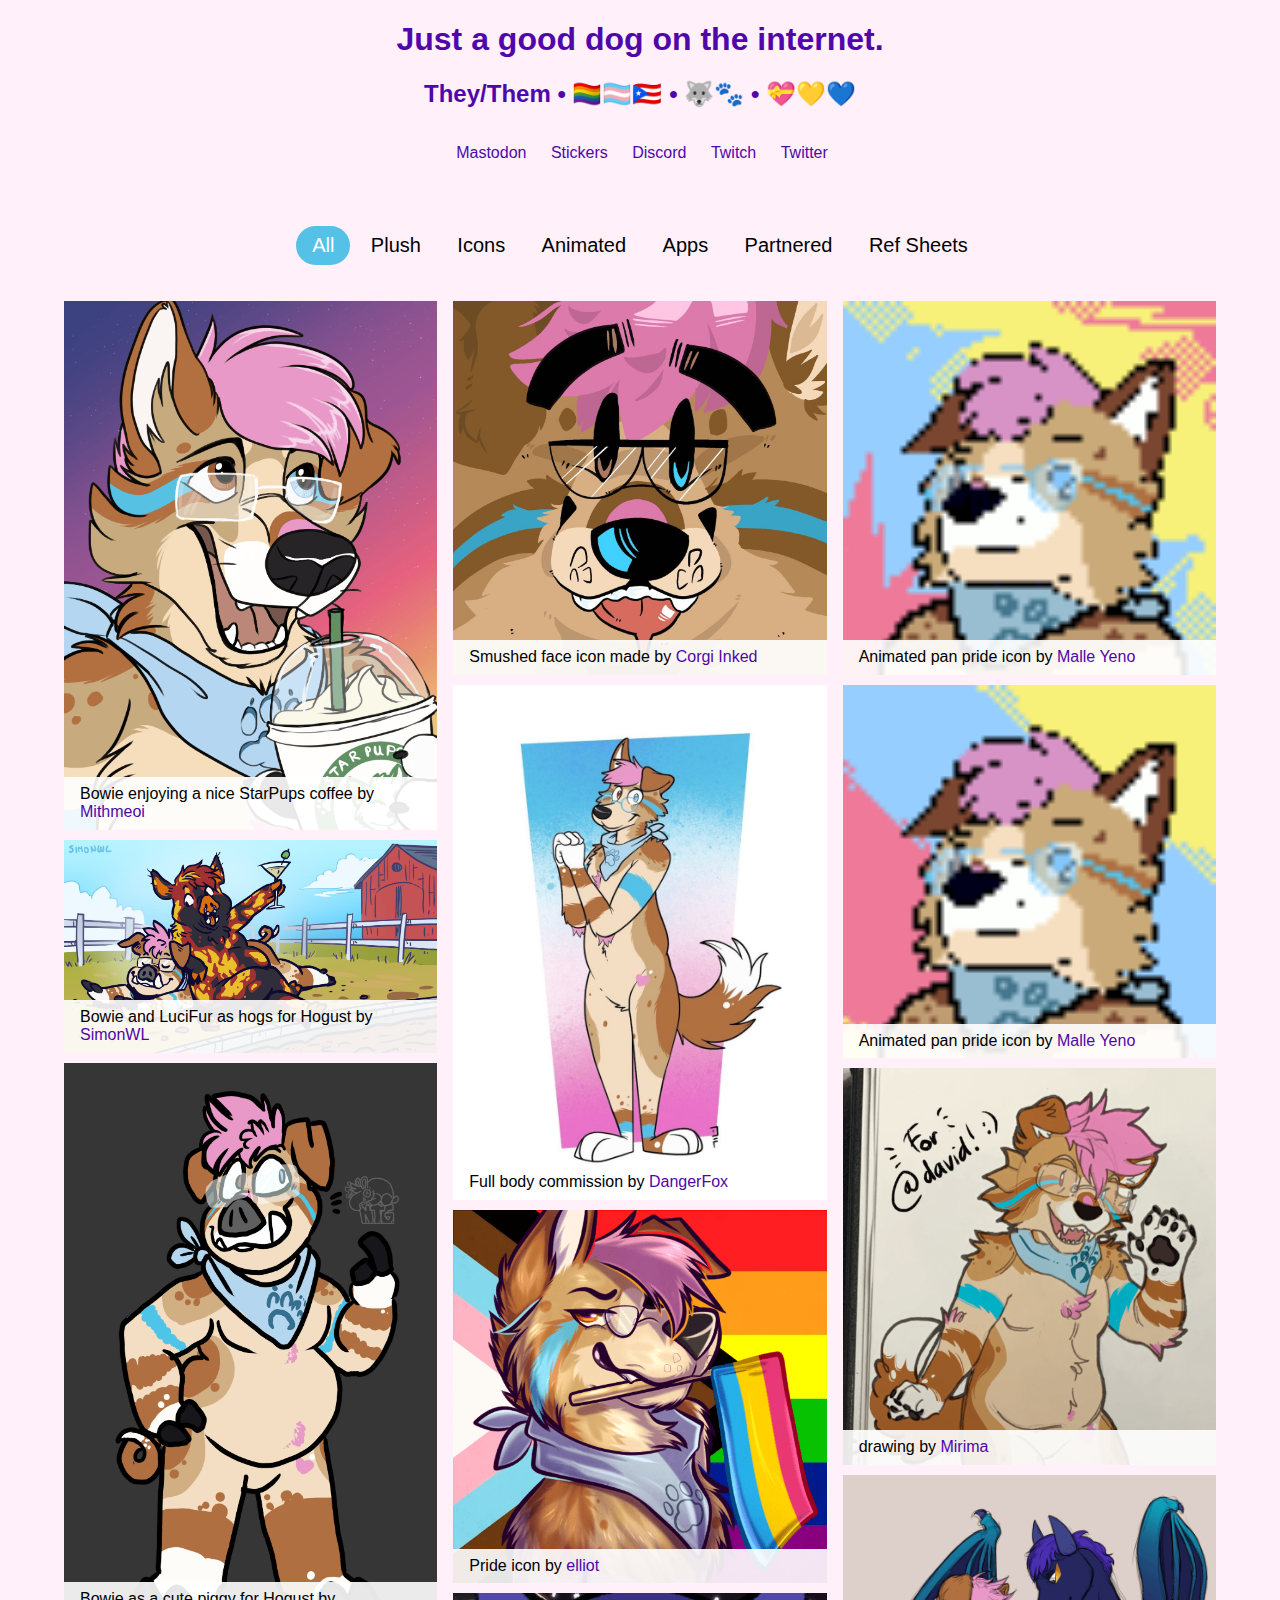
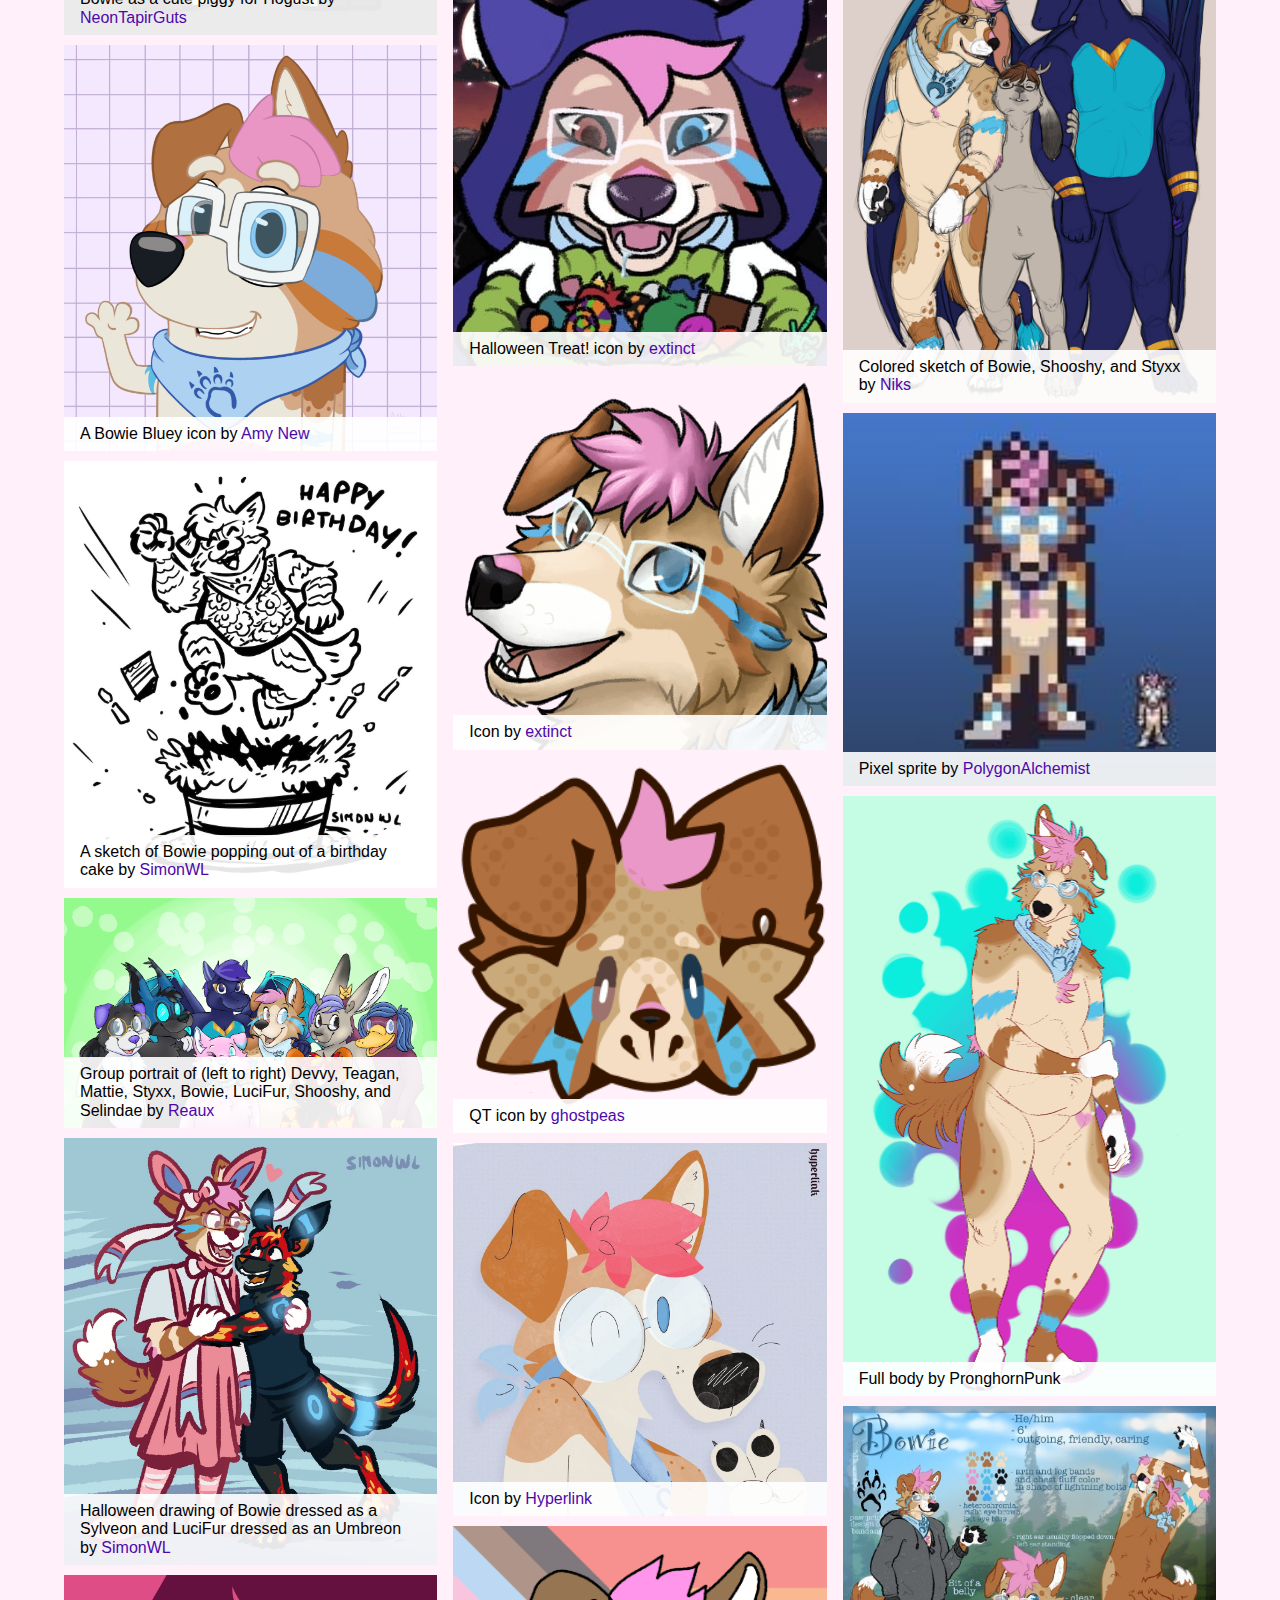
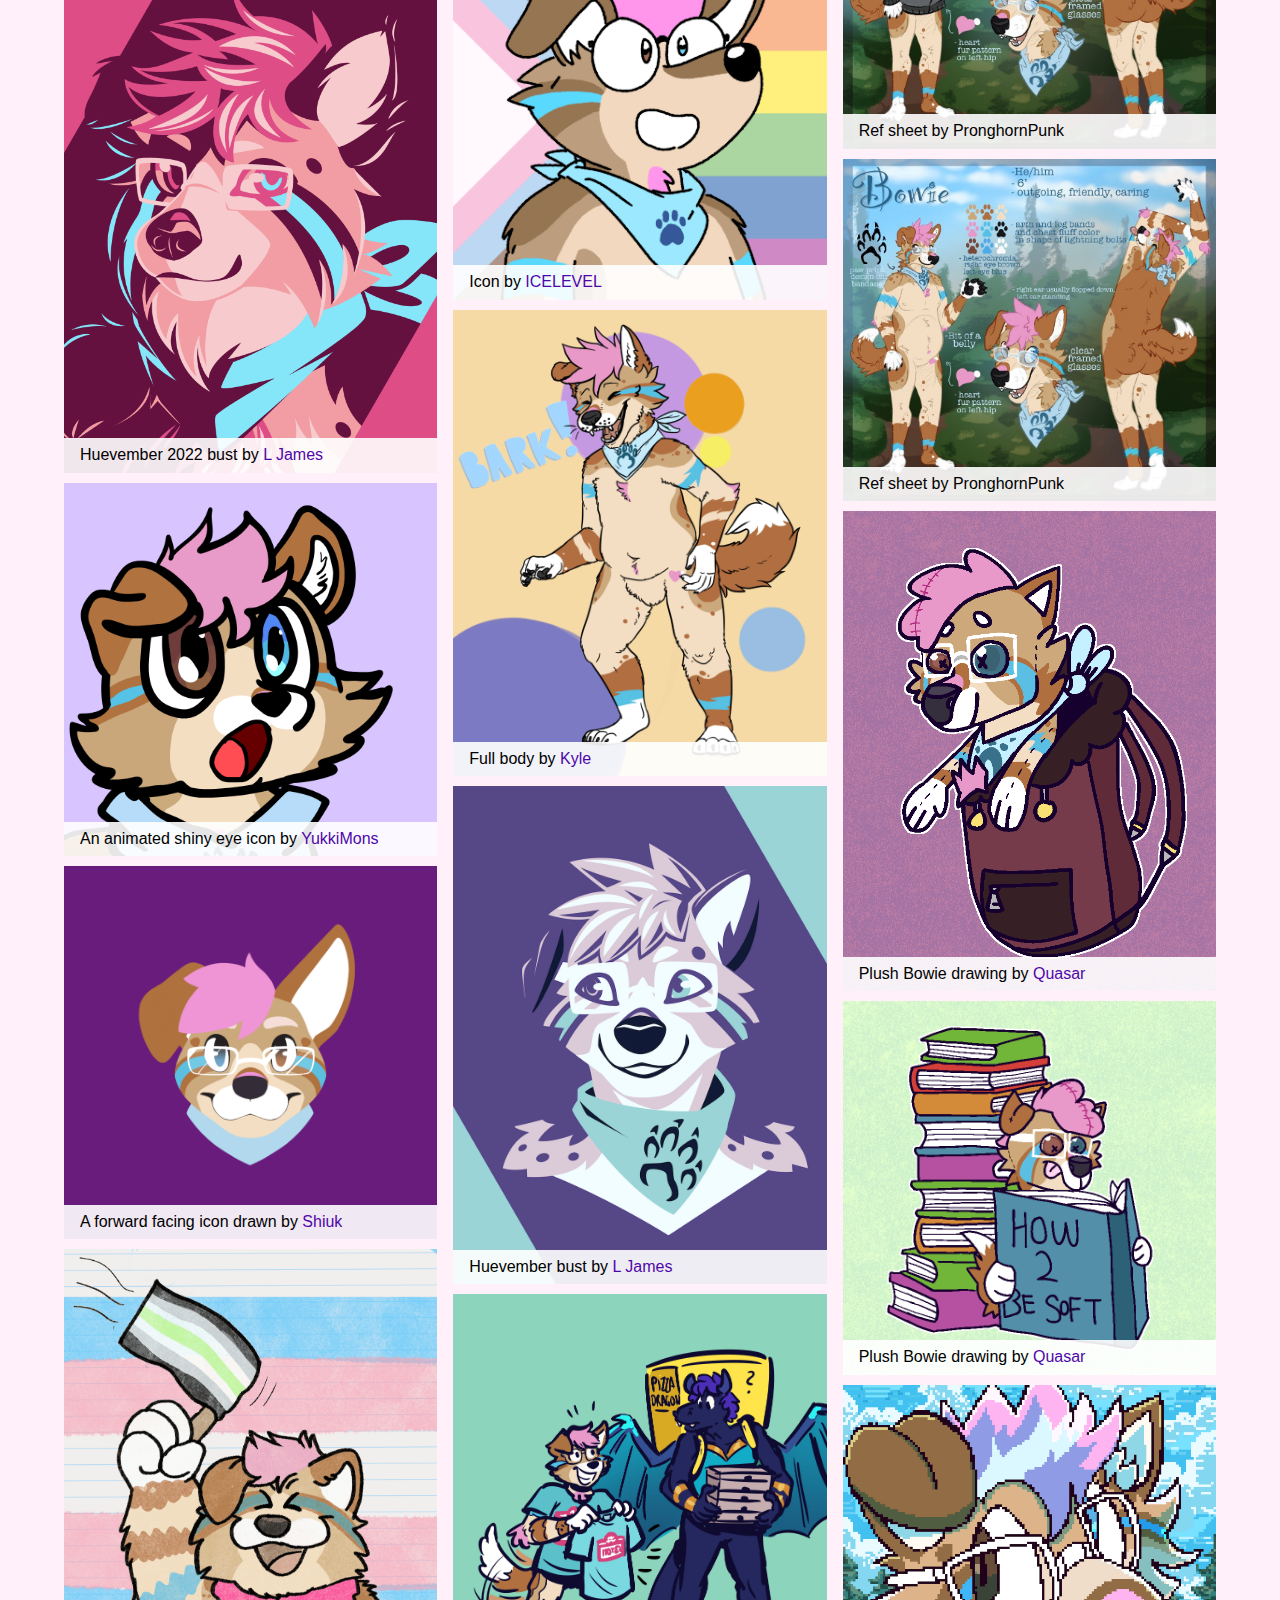
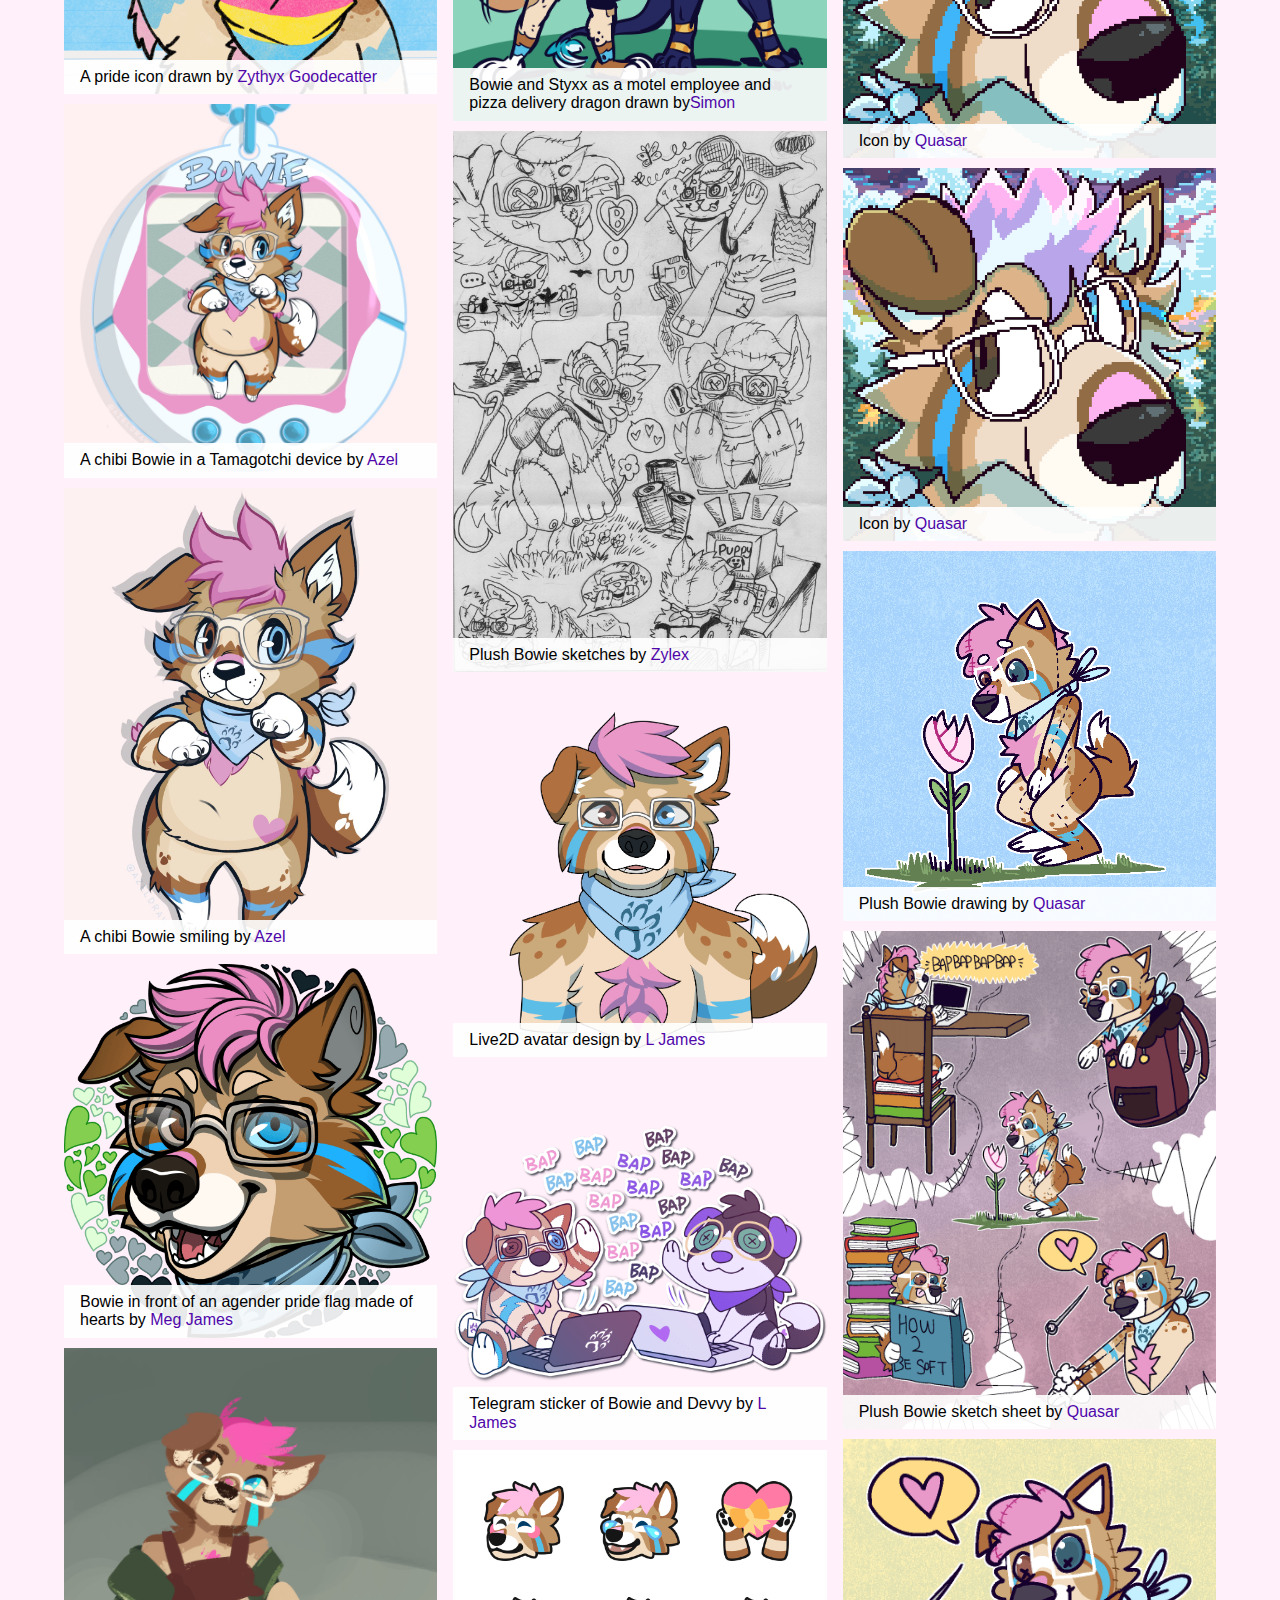
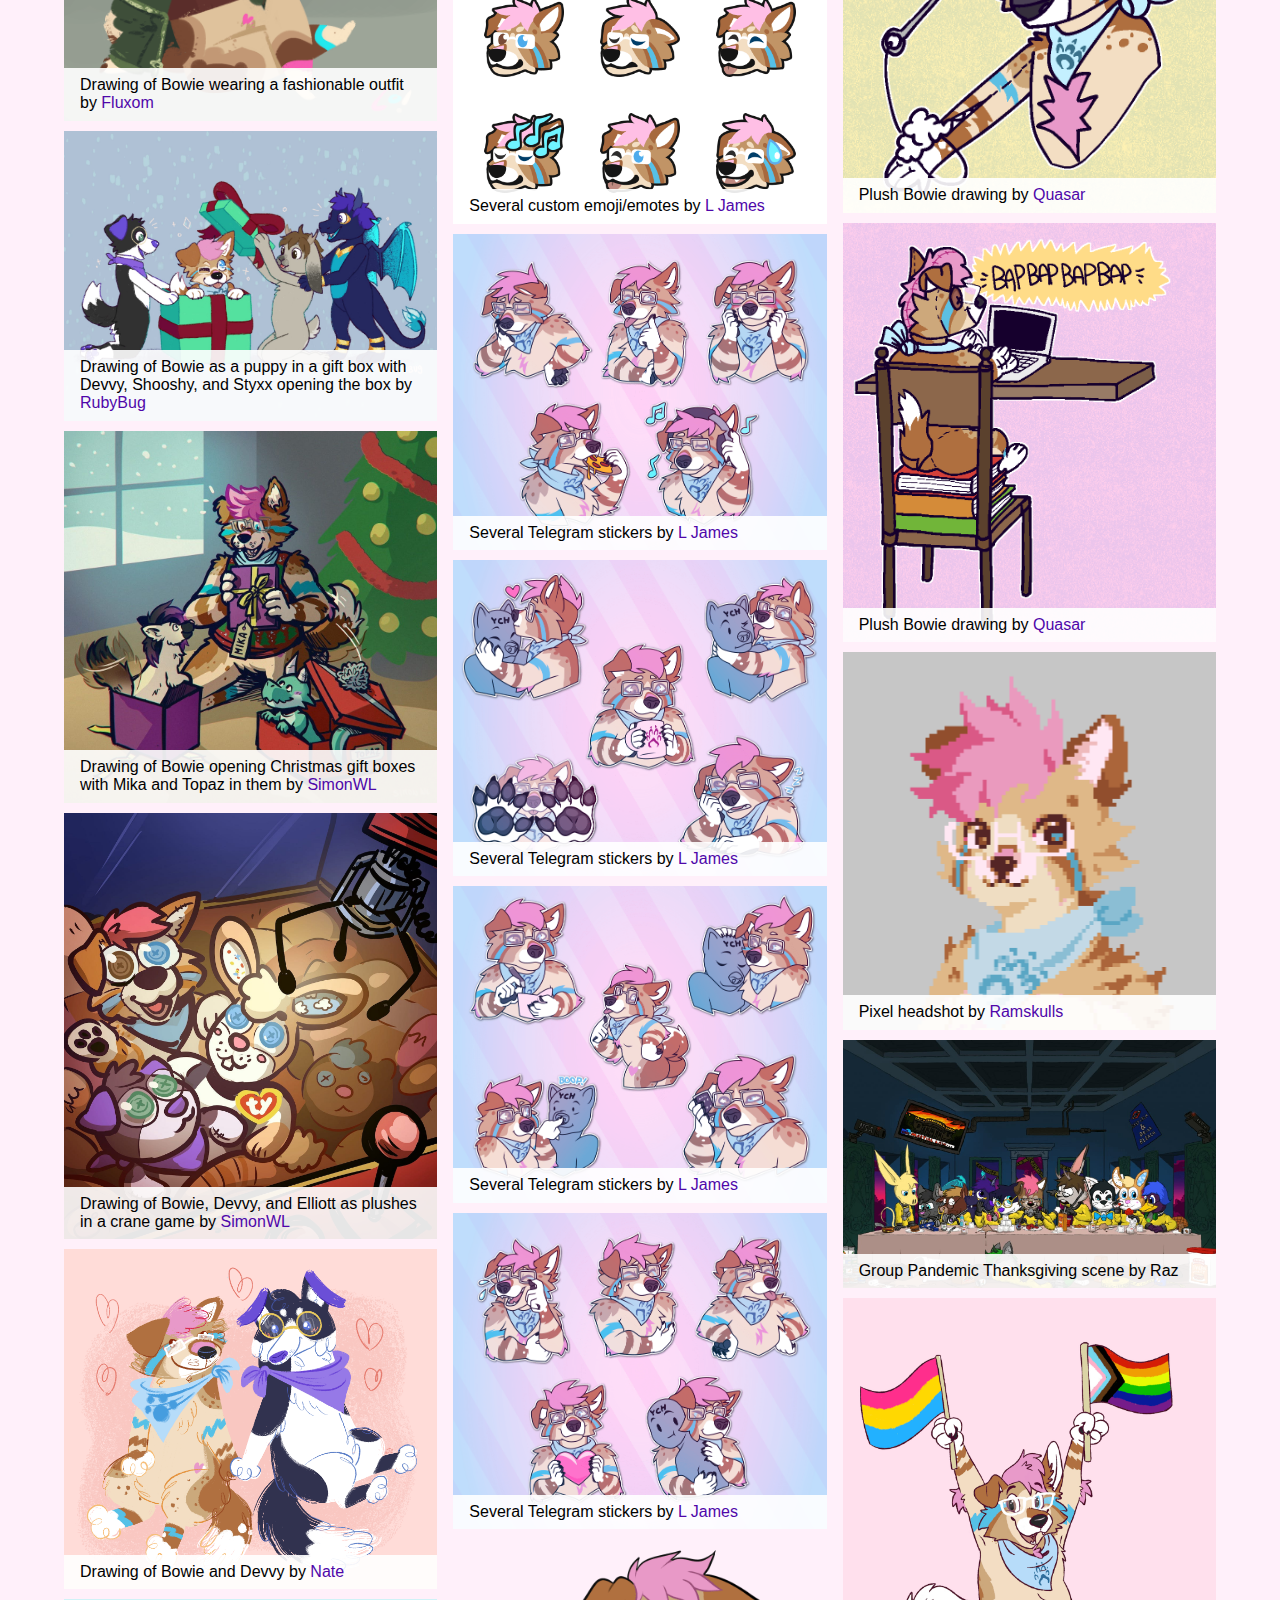
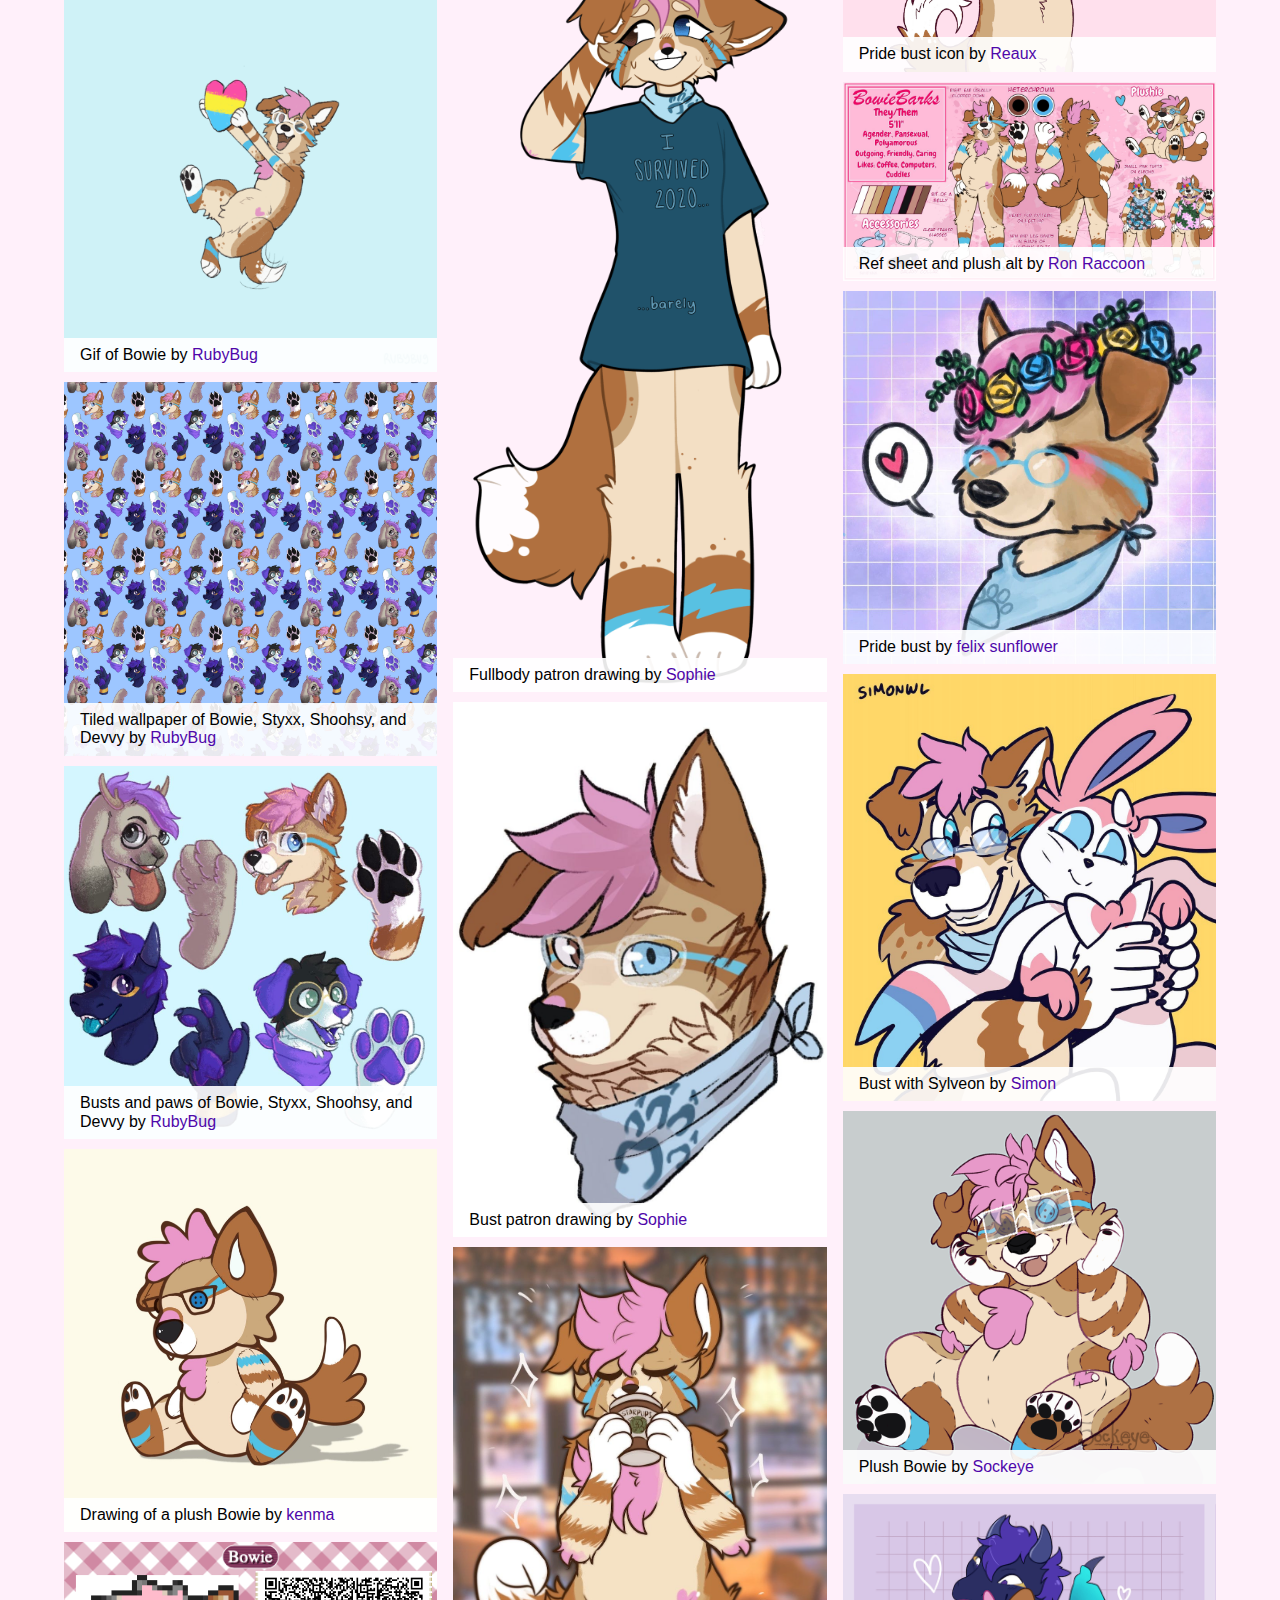
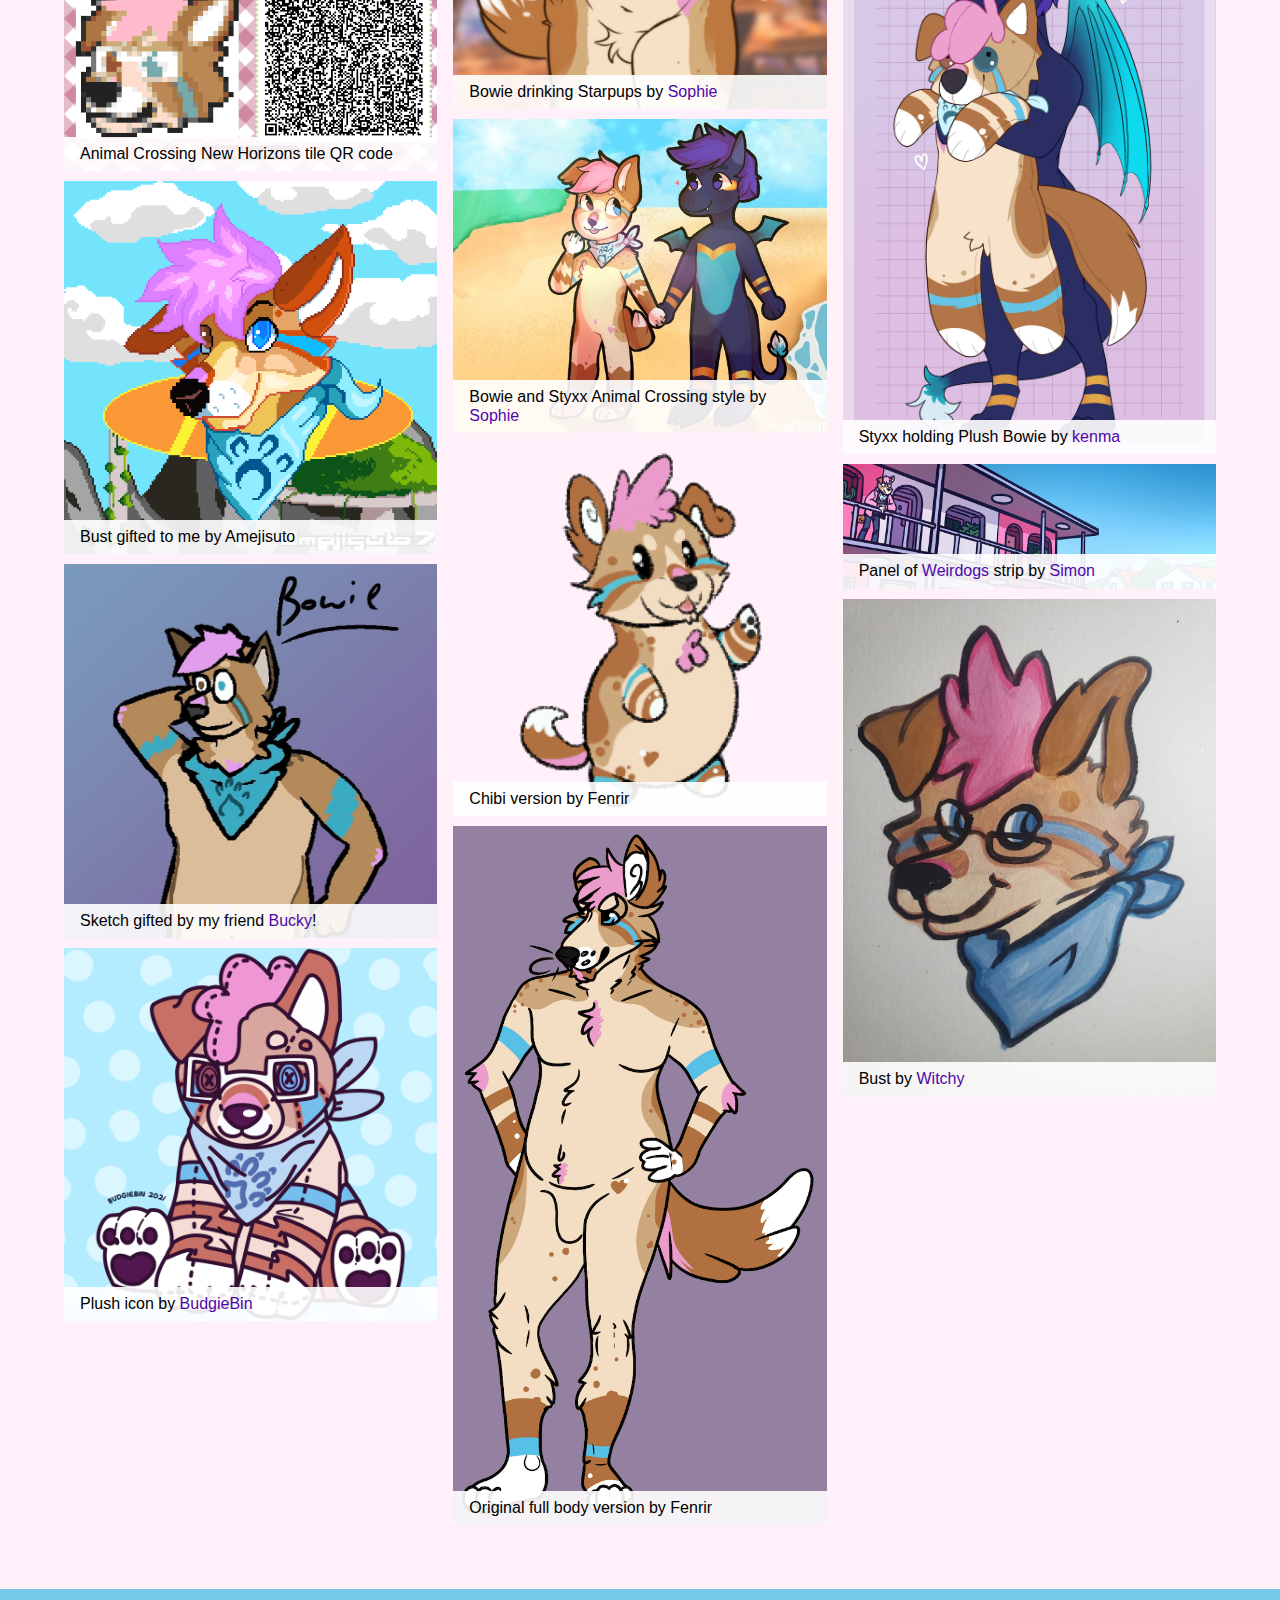
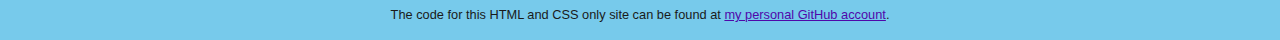
==== commit d188b6aa: "adds new art" ====
--- a/index.html
+++ b/index.html
@@ -82,6 +82,13 @@
 		<ol class="gallery">
 			<li data-category="All ">
 				<figure>
+					<a href="#mithmeoi"><img src="images/mithmeoi.png" loading="lazy" alt="Bowie smiling and looking up and to the right while holding a StarPups coffee with whipped cream" /></a>
+					<a href="#_" id="mithmeoi" class="lightbox"><span style="background-image: url('images/mithmeoi.png');"></span></a>
+					<figcaption>Bowie enjoying a nice StarPups coffee by <a href="https://mastodon.art/@mithmeoi">Mithmeoi</a></figcaption>
+				</figure>
+			</li>
+			<li data-category="All ">
+				<figure>
 					<a href="#SimonWL-bowie-2023-08-color"><img src="images/SimonWL-bowie-2023-08-color.jpg" loading="lazy" alt="Bowie and LuciFur as hogs for Hogust, lounging by a pool of mud with a barn in the background" /></a>
 					<a href="#_" id="SimonWL-bowie-2023-08-color" class="lightbox"><span style="background-image: url('images/SimonWL-bowie-2023-08-color.jpg');"></span></a>
 					<figcaption>Bowie and LuciFur as hogs for Hogust by <a href="https://twitter.com/simondrawsstuff/">SimonWL</a></figcaption>
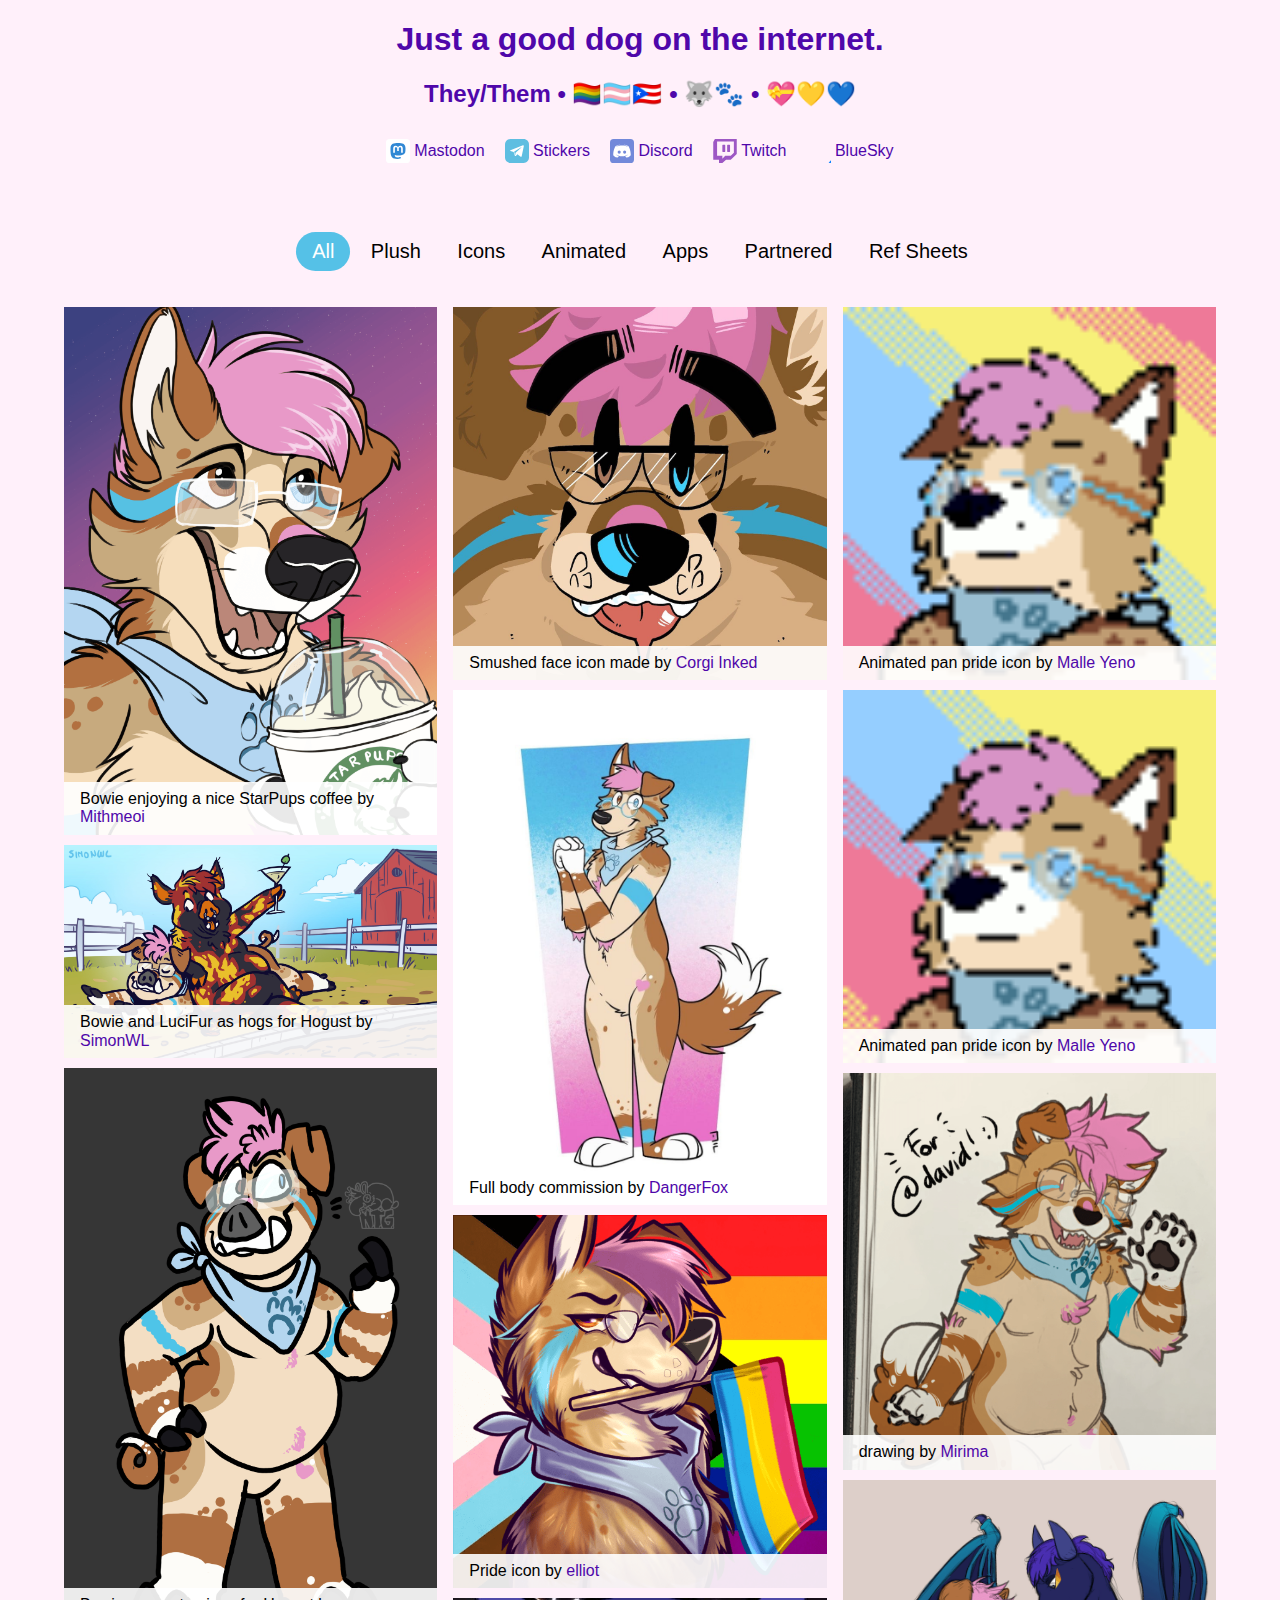
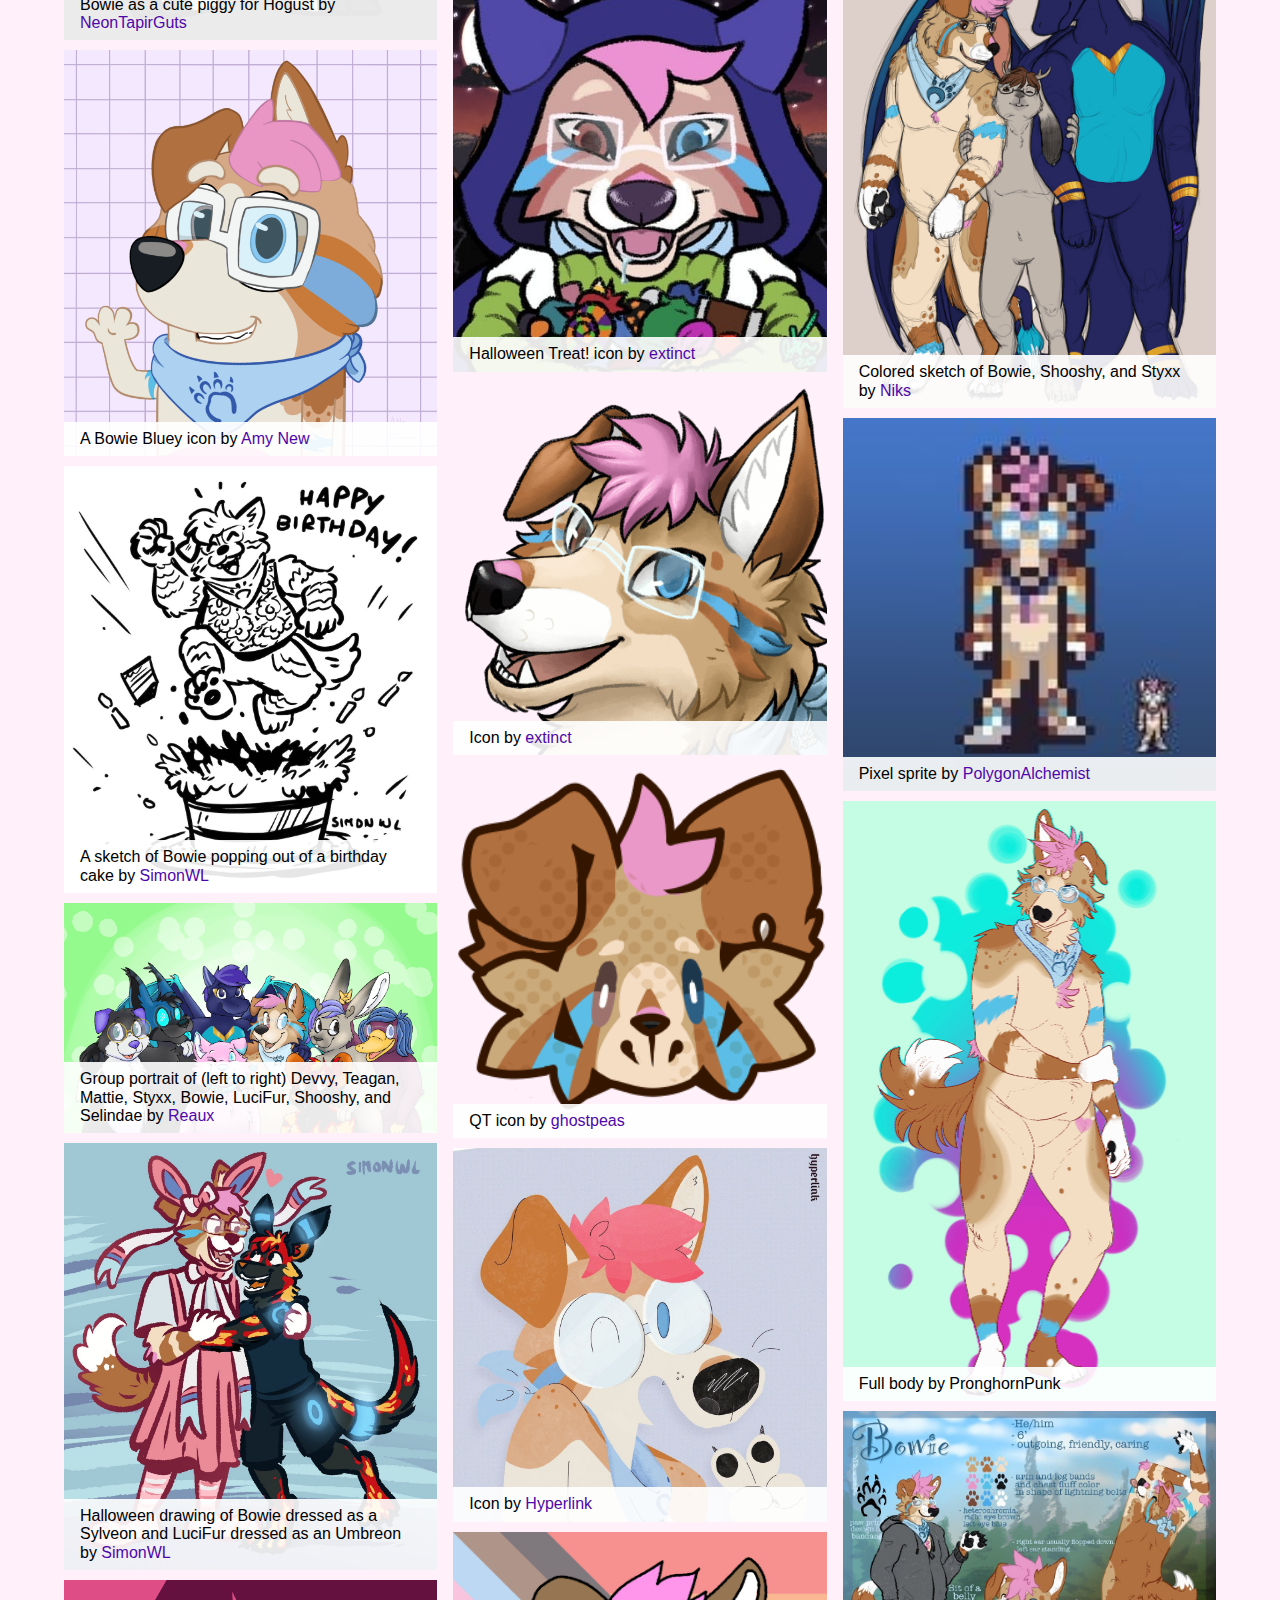
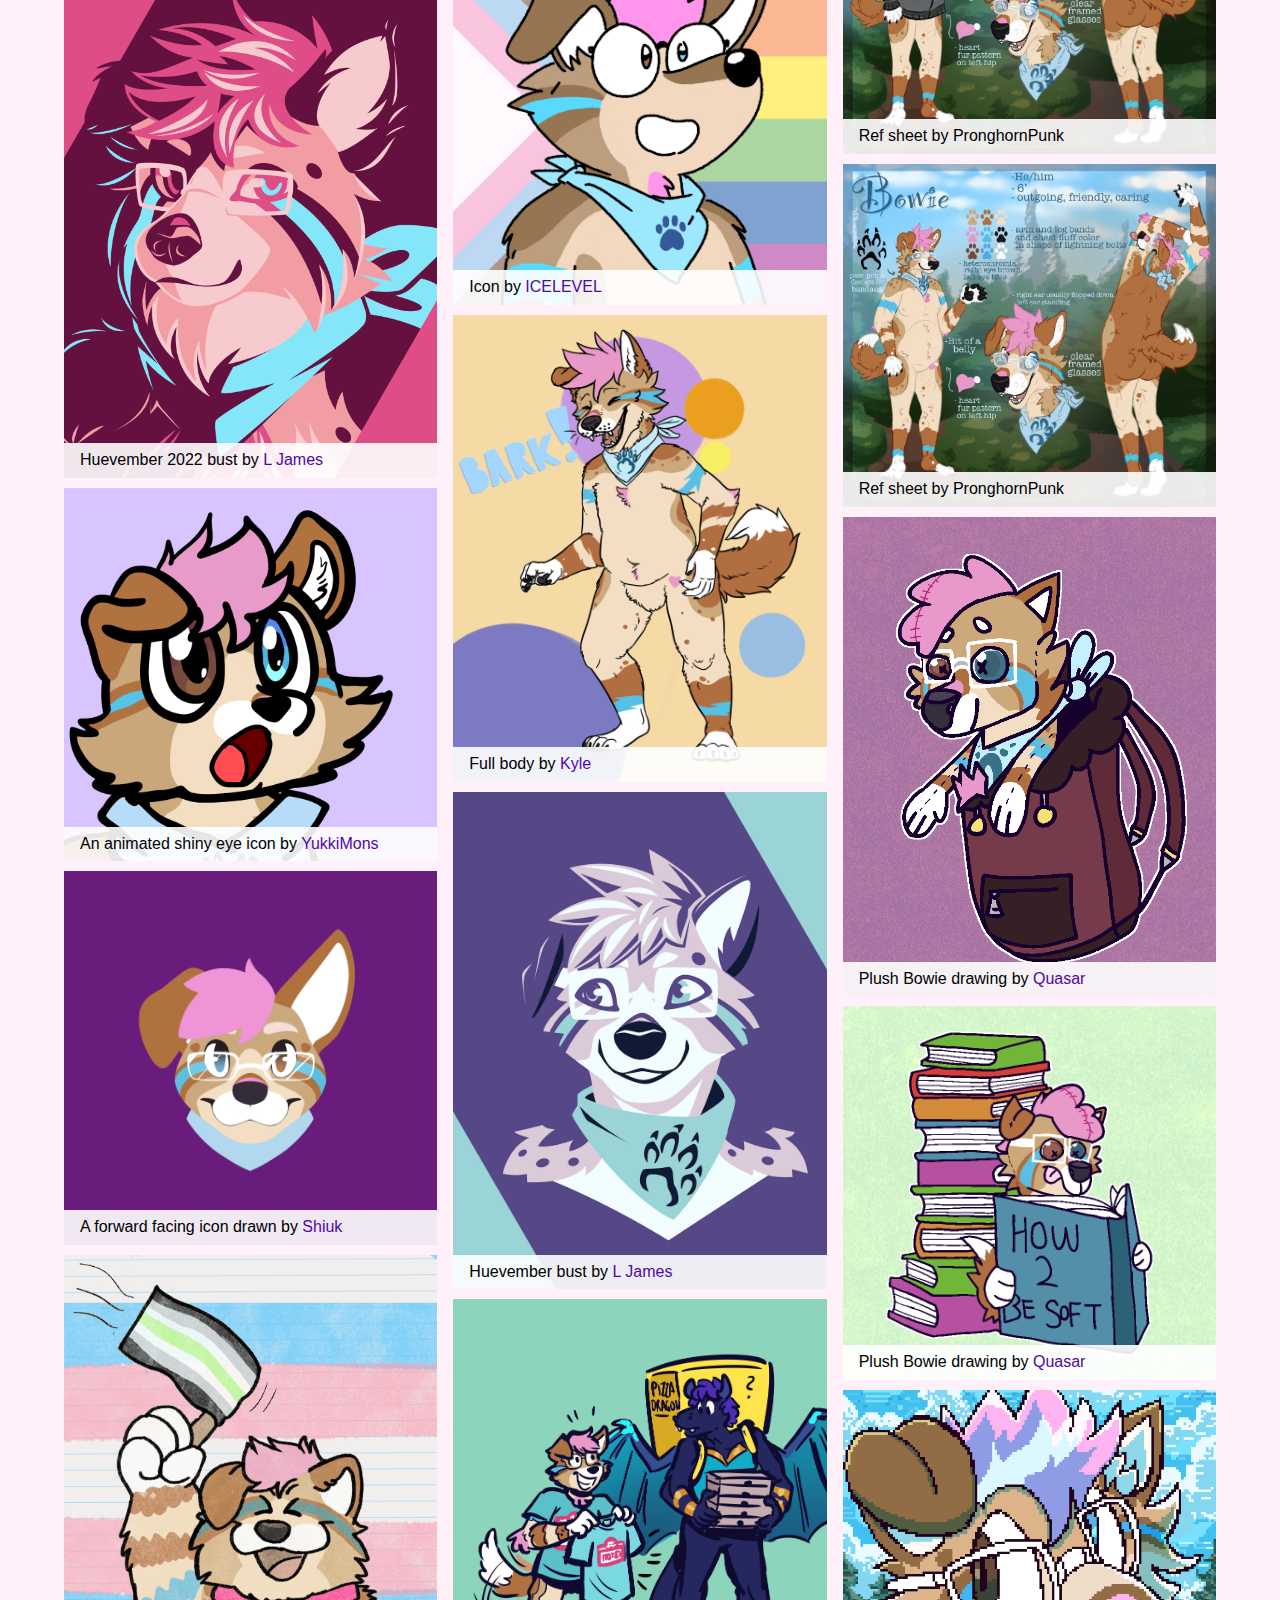
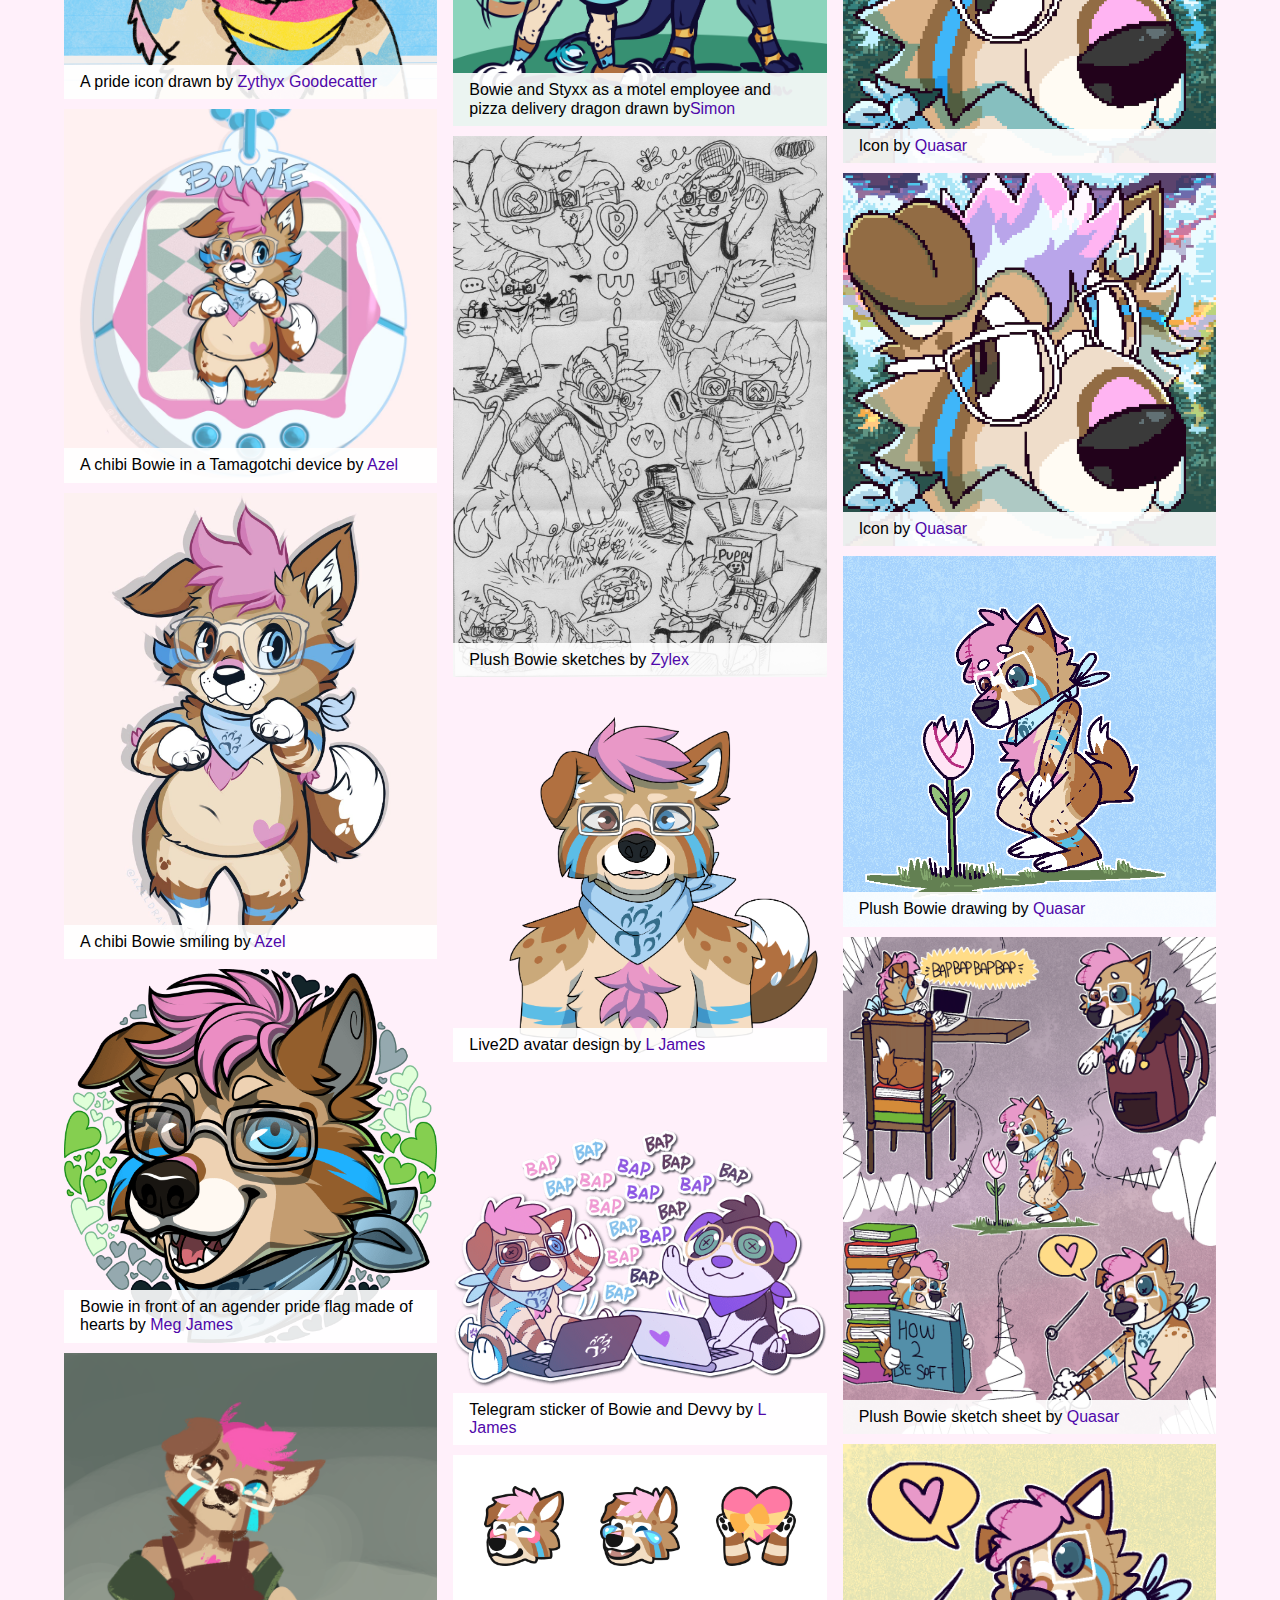
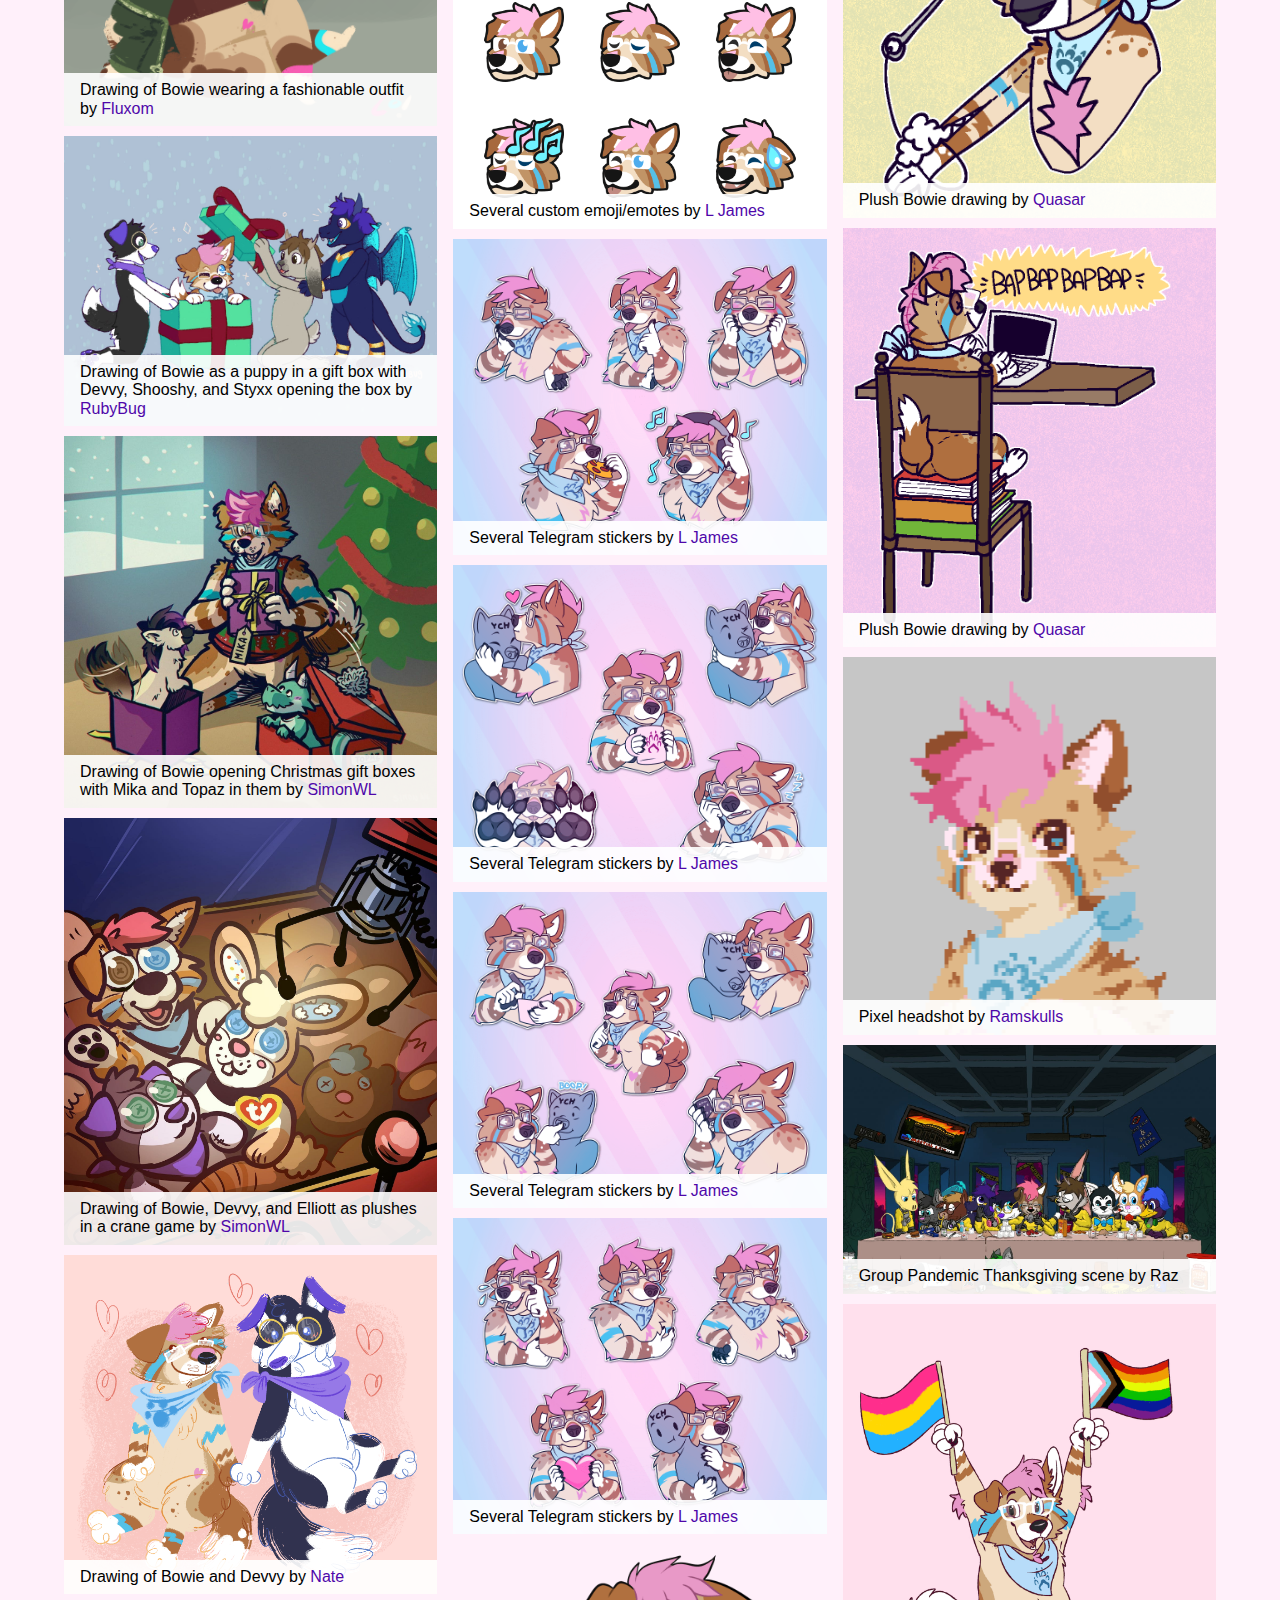
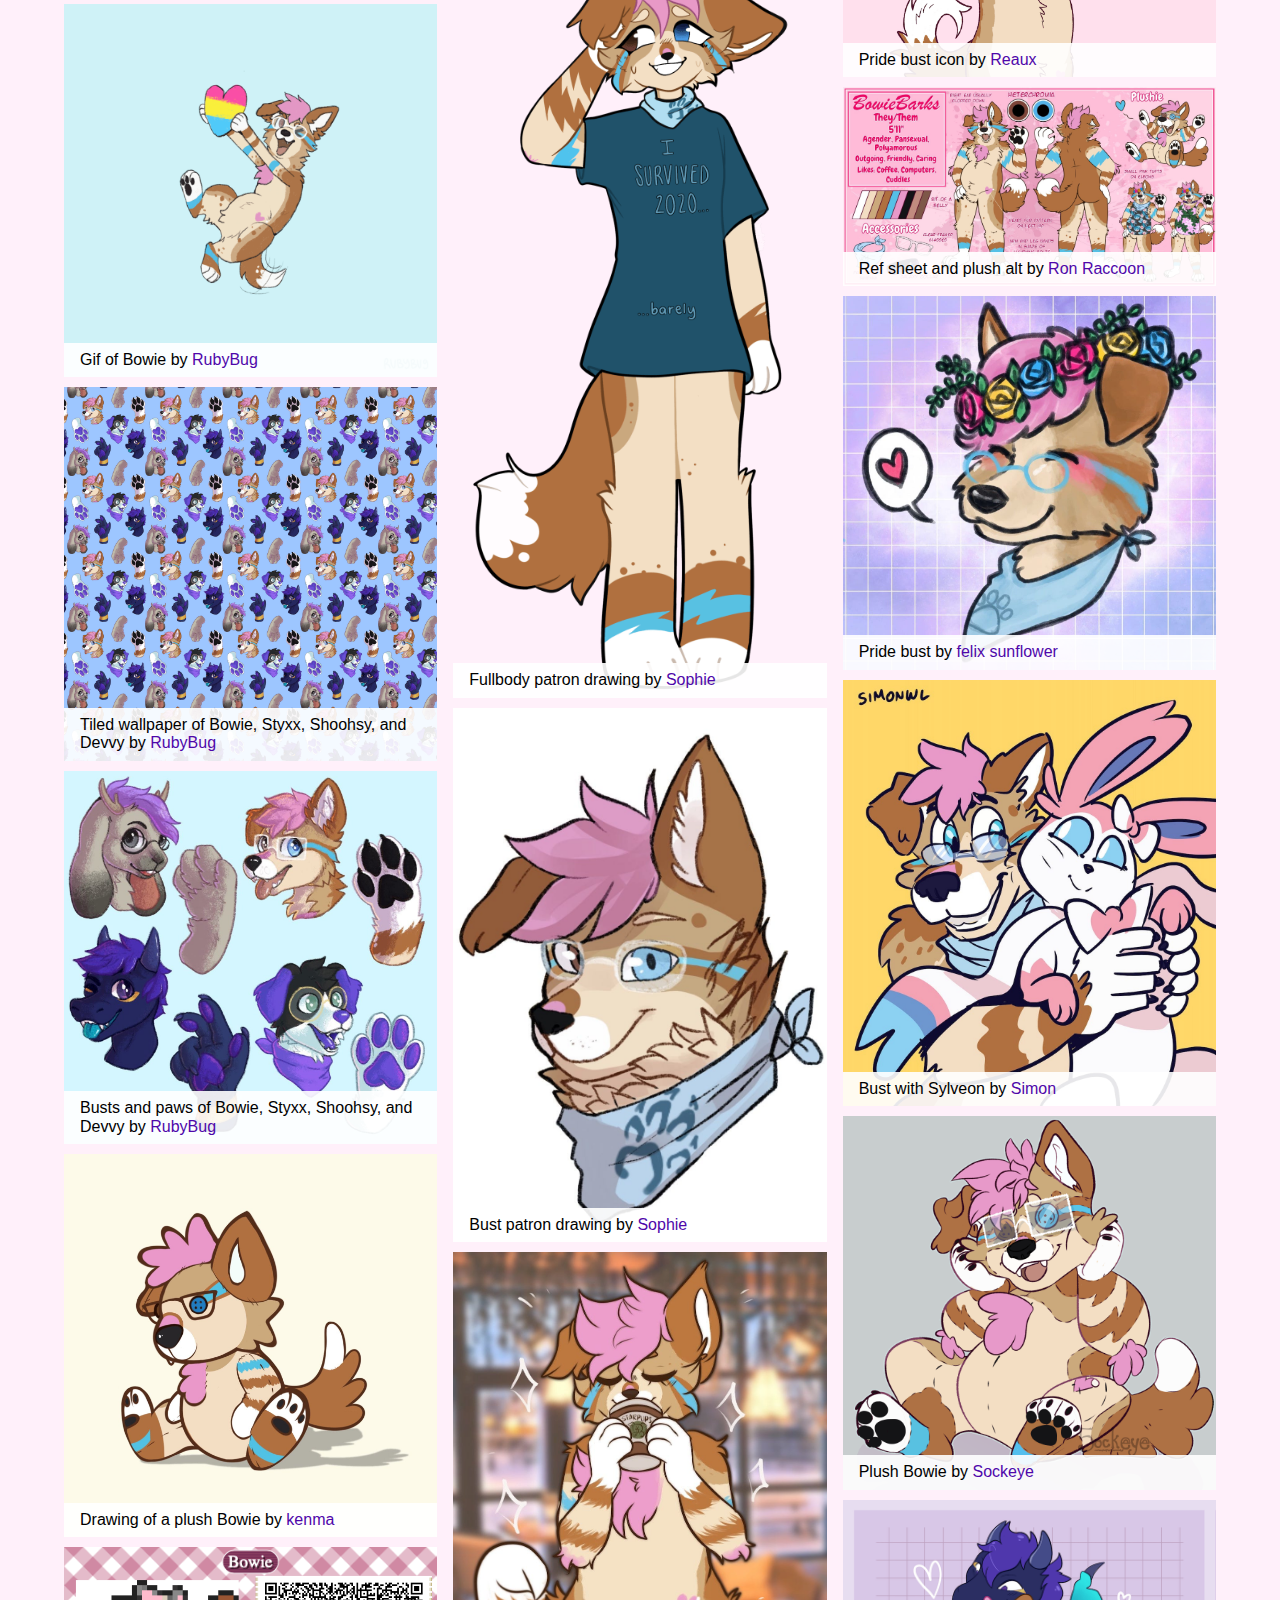
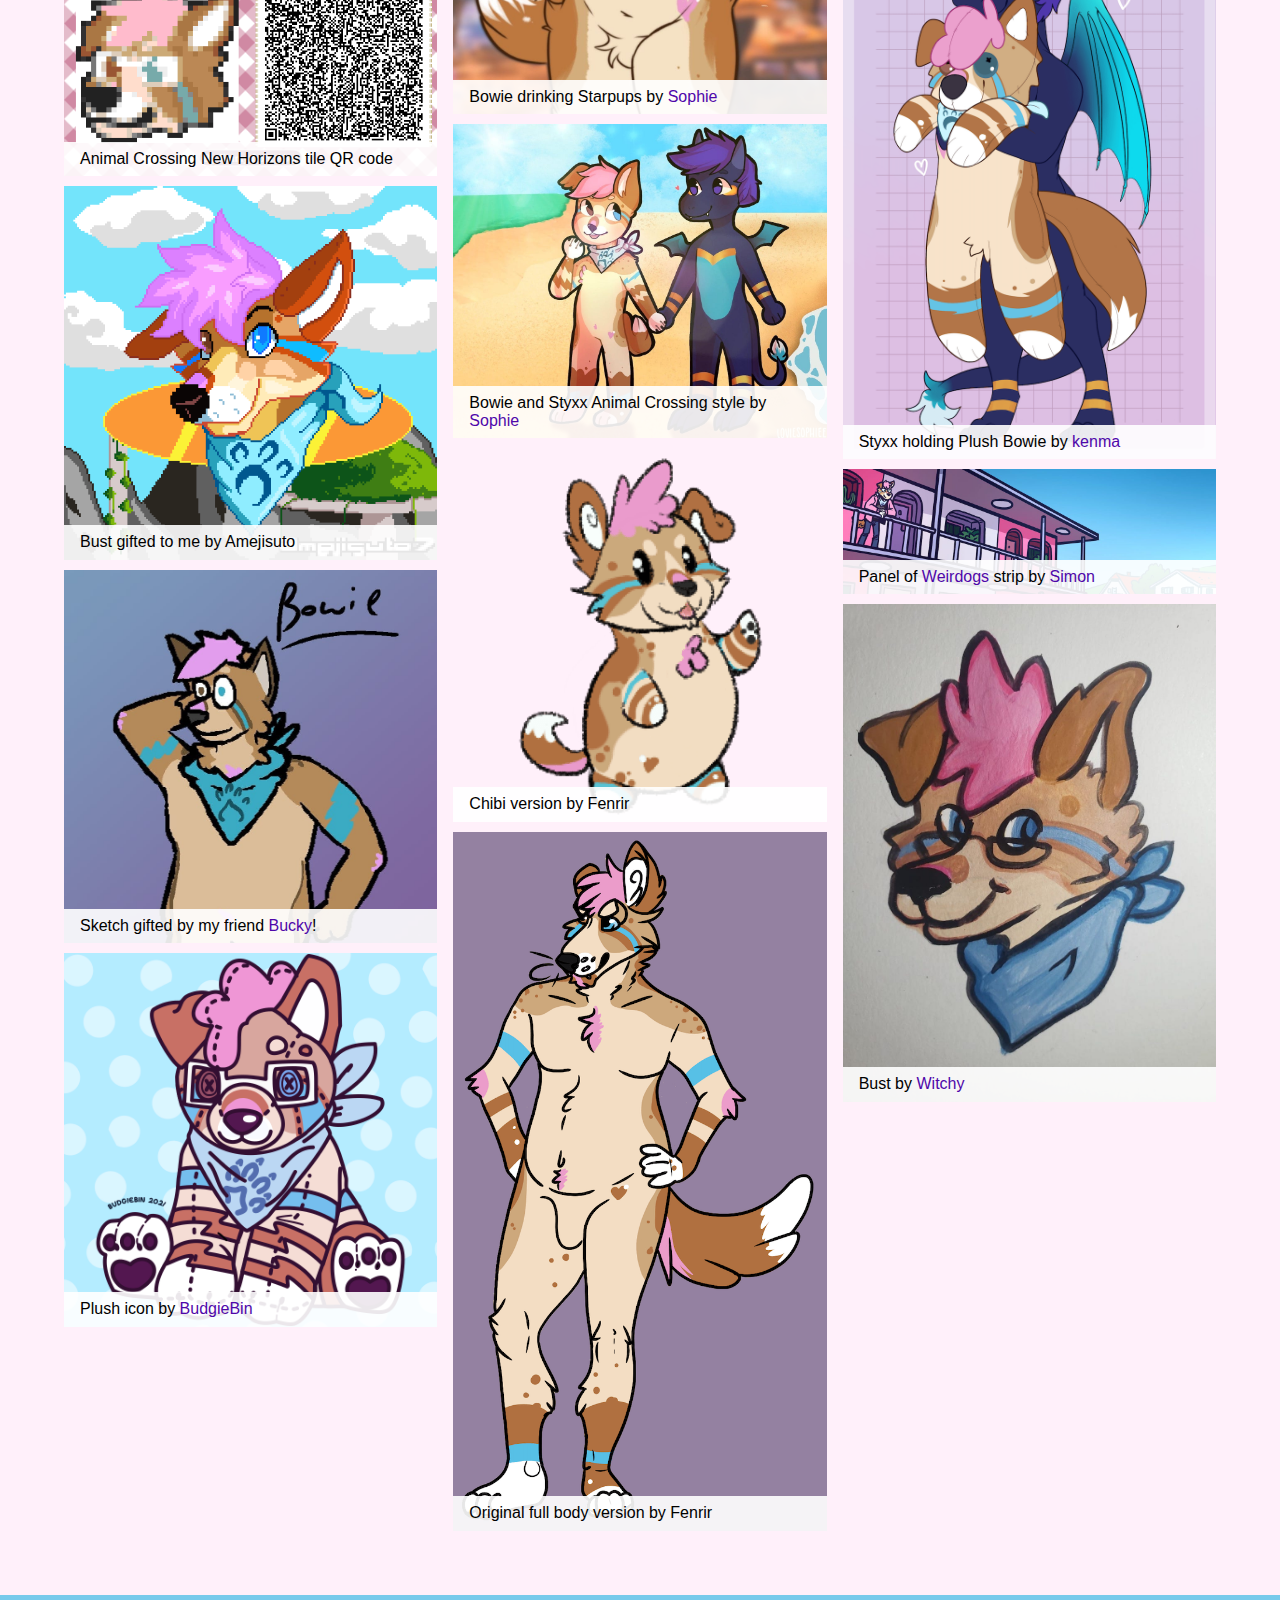
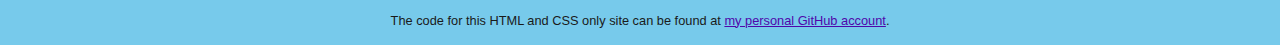
==== commit b24d99ca: "adds bluesky link and rel me link" ====
--- a/index.html
+++ b/index.html
@@ -36,11 +36,11 @@
 		<h2>They/Them • 🏳️‍🌈🏳️‍⚧️🇵🇷 • 🐺🐾 • 💝💛💙</h2>
 
 		<div class="social-links">
-			<a target="_blank" href="https://tech.lgbt/@david"><svg fill="#fff" viewBox="0 0 512 512" xmlns="http://www.w3.org/2000/svg"><rect height="512" rx="15%" width="512"/><path d="m409 290c-5 24-43 50-85 56-86 11-137-6-137-6 3 13-4 54 70 52 31 0 58-7 58-7l2 27c-51 24-107 15-140 6-67-17-79-90-81-162v-59c0-74 49-96 49-96 50-24 180-22 222 0 0 0 49 22 49 96 0 0 1 55-7 93" fill="#3088d4"/><path d="m358 202v91h-35v-88c0-18-8-27-23-27-18 0-27 11-27 33v47h-34v-47c0-22-9-33-27-33-15 0-23 9-23 27v88h-35v-91c0-18 5-60 52-60 39 0 50 37 50 37s10-37 50-37c45 0 52 42 52 60"/></svg> Mastodon</a>
+			<a target="_blank" href="https://tech.lgbt/@david" rel="me"><svg fill="#fff" viewBox="0 0 512 512" xmlns="http://www.w3.org/2000/svg"><rect height="512" rx="15%" width="512"/><path d="m409 290c-5 24-43 50-85 56-86 11-137-6-137-6 3 13-4 54 70 52 31 0 58-7 58-7l2 27c-51 24-107 15-140 6-67-17-79-90-81-162v-59c0-74 49-96 49-96 50-24 180-22 222 0 0 0 49 22 49 96 0 0 1 55-7 93" fill="#3088d4"/><path d="m358 202v91h-35v-88c0-18-8-27-23-27-18 0-27 11-27 33v47h-34v-47c0-22-9-33-27-33-15 0-23 9-23 27v88h-35v-91c0-18 5-60 52-60 39 0 50 37 50 37s10-37 50-37c45 0 52 42 52 60"/></svg> Mastodon</a>
 			<a target="_blank" href="https://t.me/addstickers/BowieBarks"><svg xmlns="http://www.w3.org/2000/svg" viewBox="0 0 512 512"><path fill="#5ebee1" d="M512 397c0 64-51 115-115 115H115C52 512 0 461 0 397V115C0 52 52 0 115 0h282c64 0 115 52 115 115v282z"/><path fill="#fff" d="M383 134L116 238c-8 3-8 16 1 18l68 20 25 81c3 8 14 11 20 4l35-35 69 50c8 6 20 2 22-9l46-217c2-11-9-20-19-16zm-33 48L226 292l-2 4-5 43h-3l-19-64c-1-2 0-6 3-7l146-91c3-2 7 3 4 5z"/></svg> Stickers</a>
 			<a target="_blank" href="https://discordapp.com/users/299537049646792704/"><svg fill="#7289da" viewBox="0 0 512 512" xmlns="http://www.w3.org/2000/svg"><rect height="512" rx="15%" width="512"/><path d="m346 392-21-25c41-11 57-39 57-39-52 49-194 51-249 0 0 0 14 26 56 39l-23 25c-70-1-97-48-97-48 0-104 46-187 46-187 47-33 90-33 90-33l3 4c-58 16-83 42-83 42 68-46 208-42 263 0 1-1-33-28-86-42l5-4s43 0 90 33c0 0 46 83 46 187 0 0-27 47-97 48z" fill="#fff"/><ellipse cx="196" cy="279" rx="33" ry="35"/><ellipse cx="312" cy="279" rx="33" ry="35"/></svg> Discord</a>
-			<a target="_blank" href="https://www.twitch.tv/BowieBarks/"><svg xmlns="http://www.w3.org/2000/svg" viewBox="0 0 196 200"><path fill="none" d="M32 140h44v24l24-24h46l26-26V20H32zm84-88c0-2 2-4 4-4h16c2 0 4 2 4 4v52c0 2-2 4-4 4h-16c-2 0-4-2-4-4zm-40 0c0-2 2-4 4-4h16c2 0 4 2 4 4v52c0 2-2 4-4 4H80c-2 0-4-2-4-4z"/><g fill="#9d57c4"><path d="M14 0L0 24v148h48v28h28l31-28h39l50-46V0zm158 114l-26 26h-46l-24 24v-24H32V20h140z"/><path d="M80 108h16c2 0 4-2 4-4V52c0-2-2-4-4-4H80c-2 0-4 2-4 4v52c0 2 2 4 4 4zm40 0h16c2 0 4-2 4-4V52c0-2-2-4-4-4h-16c-2 0-4 2-4 4v52c0 2 2 4 4 4z"/></g></svg> Twitch</a>
-			<a target="_blank" href="https://twitter.com/BowieBarks"><svg xmlns="http://www.w3.org/2000/svg" viewBox="0 0 512 512"><path fill="#2aa9e0" d="M512 432c0 44-36 80-80 80H80c-44 0-80-36-80-80V80C0 36 36 0 80 0h352c44 0 80 36 80 80z"/><path fill="#fff" d="M427 150c-13 6-26 9-41 11 15-8 26-22 31-39-13 8-28 14-44 17a70 70 0 00-120 64c-58-3-109-31-144-73a70 70 0 0022 94c-12-1-23-4-32-9v1c0 34 24 62 56 68a70 70 0 01-31 2c9 27 34 48 65 48a141 141 0 01-104 29 198 198 0 00306-177c14-9 26-22 36-36z"/></svg> Twitter</a>
+			<a target="_blank" href="https://www.twitch.tv/BowieBarks/" rel="me"><svg xmlns="http://www.w3.org/2000/svg" viewBox="0 0 196 200"><path fill="none" d="M32 140h44v24l24-24h46l26-26V20H32zm84-88c0-2 2-4 4-4h16c2 0 4 2 4 4v52c0 2-2 4-4 4h-16c-2 0-4-2-4-4zm-40 0c0-2 2-4 4-4h16c2 0 4 2 4 4v52c0 2-2 4-4 4H80c-2 0-4-2-4-4z"/><g fill="#9d57c4"><path d="M14 0L0 24v148h48v28h28l31-28h39l50-46V0zm158 114l-26 26h-46l-24 24v-24H32V20h140z"/><path d="M80 108h16c2 0 4-2 4-4V52c0-2-2-4-4-4H80c-2 0-4 2-4 4v52c0 2 2 4 4 4zm40 0h16c2 0 4-2 4-4V52c0-2-2-4-4-4h-16c-2 0-4 2-4 4v52c0 2 2 4 4 4z"/></g></svg> Twitch</a>
+			<a target="_blank" href="https://bsky.app/profile/bowie.barks.cafe" rel="me"><svg width="600" height="530" version="1.1" xmlns="http://www.w3.org/2000/svg"><path d="m135.72 44.03c66.496 49.921 138.02 151.14 164.28 205.46 26.262-54.316 97.782-155.54 164.28-205.46 47.98-36.021 125.72-63.892 125.72 24.795 0 17.712-10.155 148.79-16.111 170.07-20.703 73.984-96.144 92.854-163.25 81.433 117.3 19.964 147.14 86.092 82.697 152.22-122.39 125.59-175.91-31.511-189.63-71.766-2.514-7.3797-3.6904-10.832-3.7077-7.8964-0.0174-2.9357-1.1937 0.51669-3.7077 7.8964-13.714 40.255-67.233 197.36-189.63 71.766-64.444-66.128-34.605-132.26 82.697-152.22-67.108 11.421-142.55-7.4491-163.25-81.433-5.9562-21.282-16.111-152.36-16.111-170.07 0-88.687 77.742-60.816 125.72-24.795z" fill="#1185fe"/></svg> BlueSky</a>
 		</div>
 	</div>
 </header>
--- a/assets/styles.css
+++ b/assets/styles.css
@@ -16,46 +16,57 @@
 	line-height: 1.15;
 	-webkit-text-size-adjust: 100%;
 }
+
 body {
 	margin: 0;
 }
+
 main {
 	display: block;
 }
+
 h1 {
 	font-size: 2em;
 	margin: 0.67em 0;
 }
+
 hr {
 	box-sizing: content-box;
 	height: 0;
 	overflow: visible;
 }
+
 pre {
 	font-family: monospace, monospace;
 	font-size: 1em;
 }
+
 a {
 	background-color: transparent;
 }
+
 abbr[title] {
 	border-bottom: none;
 	text-decoration: underline;
 	text-decoration: underline dotted;
 }
+
 b,
 strong {
 	font-weight: bolder;
 }
+
 code,
 kbd,
 samp {
 	font-family: monospace, monospace;
 	font-size: 1em;
 }
+
 small {
 	font-size: 80%;
 }
+
 sub,
 sup {
 	font-size: 75%;
@@ -63,15 +74,19 @@
 	position: relative;
 	vertical-align: baseline;
 }
+
 sub {
 	bottom: -0.25em;
 }
+
 sup {
 	top: -0.5em;
 }
+
 img {
 	border-style: none;
 }
+
 button,
 input,
 optgroup,
@@ -82,20 +97,24 @@
 	line-height: 1.15;
 	margin: 0;
 }
+
 button,
 input {
 	overflow: visible;
 }
+
 button,
 select {
 	text-transform: none;
 }
+
 [type="button"],
 [type="reset"],
 [type="submit"],
 button {
 	-webkit-appearance: button;
 }
+
 [type="button"]::-moz-focus-inner,
 [type="reset"]::-moz-focus-inner,
 [type="submit"]::-moz-focus-inner,
@@ -103,15 +122,18 @@
 	border-style: none;
 	padding: 0;
 }
+
 [type="button"]:-moz-focusring,
 [type="reset"]:-moz-focusring,
 [type="submit"]:-moz-focusring,
 button:-moz-focusring {
 	outline: 1px dotted ButtonText;
 }
+
 fieldset {
 	padding: 0.35em 0.75em 0.625em;
 }
+
 legend {
 	box-sizing: border-box;
 	color: inherit;
@@ -120,42 +142,53 @@
 	padding: 0;
 	white-space: normal;
 }
+
 progress {
 	vertical-align: baseline;
 }
+
 textarea {
 	overflow: auto;
 }
+
 [type="checkbox"],
 [type="radio"] {
 	box-sizing: border-box;
 	padding: 0;
 }
+
 [type="number"]::-webkit-inner-spin-button,
 [type="number"]::-webkit-outer-spin-button {
 	height: auto;
 }
+
 [type="search"] {
 	-webkit-appearance: textfield;
 	outline-offset: -2px;
 }
+
 [type="search"]::-webkit-search-decoration {
 	-webkit-appearance: none;
 }
+
 ::-webkit-file-upload-button {
 	-webkit-appearance: button;
 	font: inherit;
 }
+
 details {
 	display: block;
 }
+
 summary {
 	display: list-item;
 }
+
 [hidden],
 template {
 	display: none;
 }
+
 /* stylelint-enable */
 
 * {
@@ -303,9 +336,7 @@
 [value="Apps"]:checked ~ .gallery li:not([data-category~="Apps"]),
 [value="Partner"]:checked ~ .gallery li:not([data-category~="Partner"]),
 [value="Slider"]:checked ~ .gallery li:not([data-category~="Slider"]),
-[value="fullPage.js"]:checked
-	~ .gallery
-	li:not([data-category~="fullPage.js"]) {
+[value="fullPage.js"]:checked ~ .gallery li:not([data-category~="fullPage.js"]) {
 	display: none;
 }
 
@@ -364,6 +395,7 @@
 	max-width: 24px;
 	max-height: 24px;
 	margin-right: 0.25em;
+	width: 24px;
 }
 
 /* Footer
@@ -383,6 +415,7 @@
 		column-count: 2;
 	}
 }
+
 @media screen and (min-width: 960px) {
 	.gallery {
 		column-count: 3;
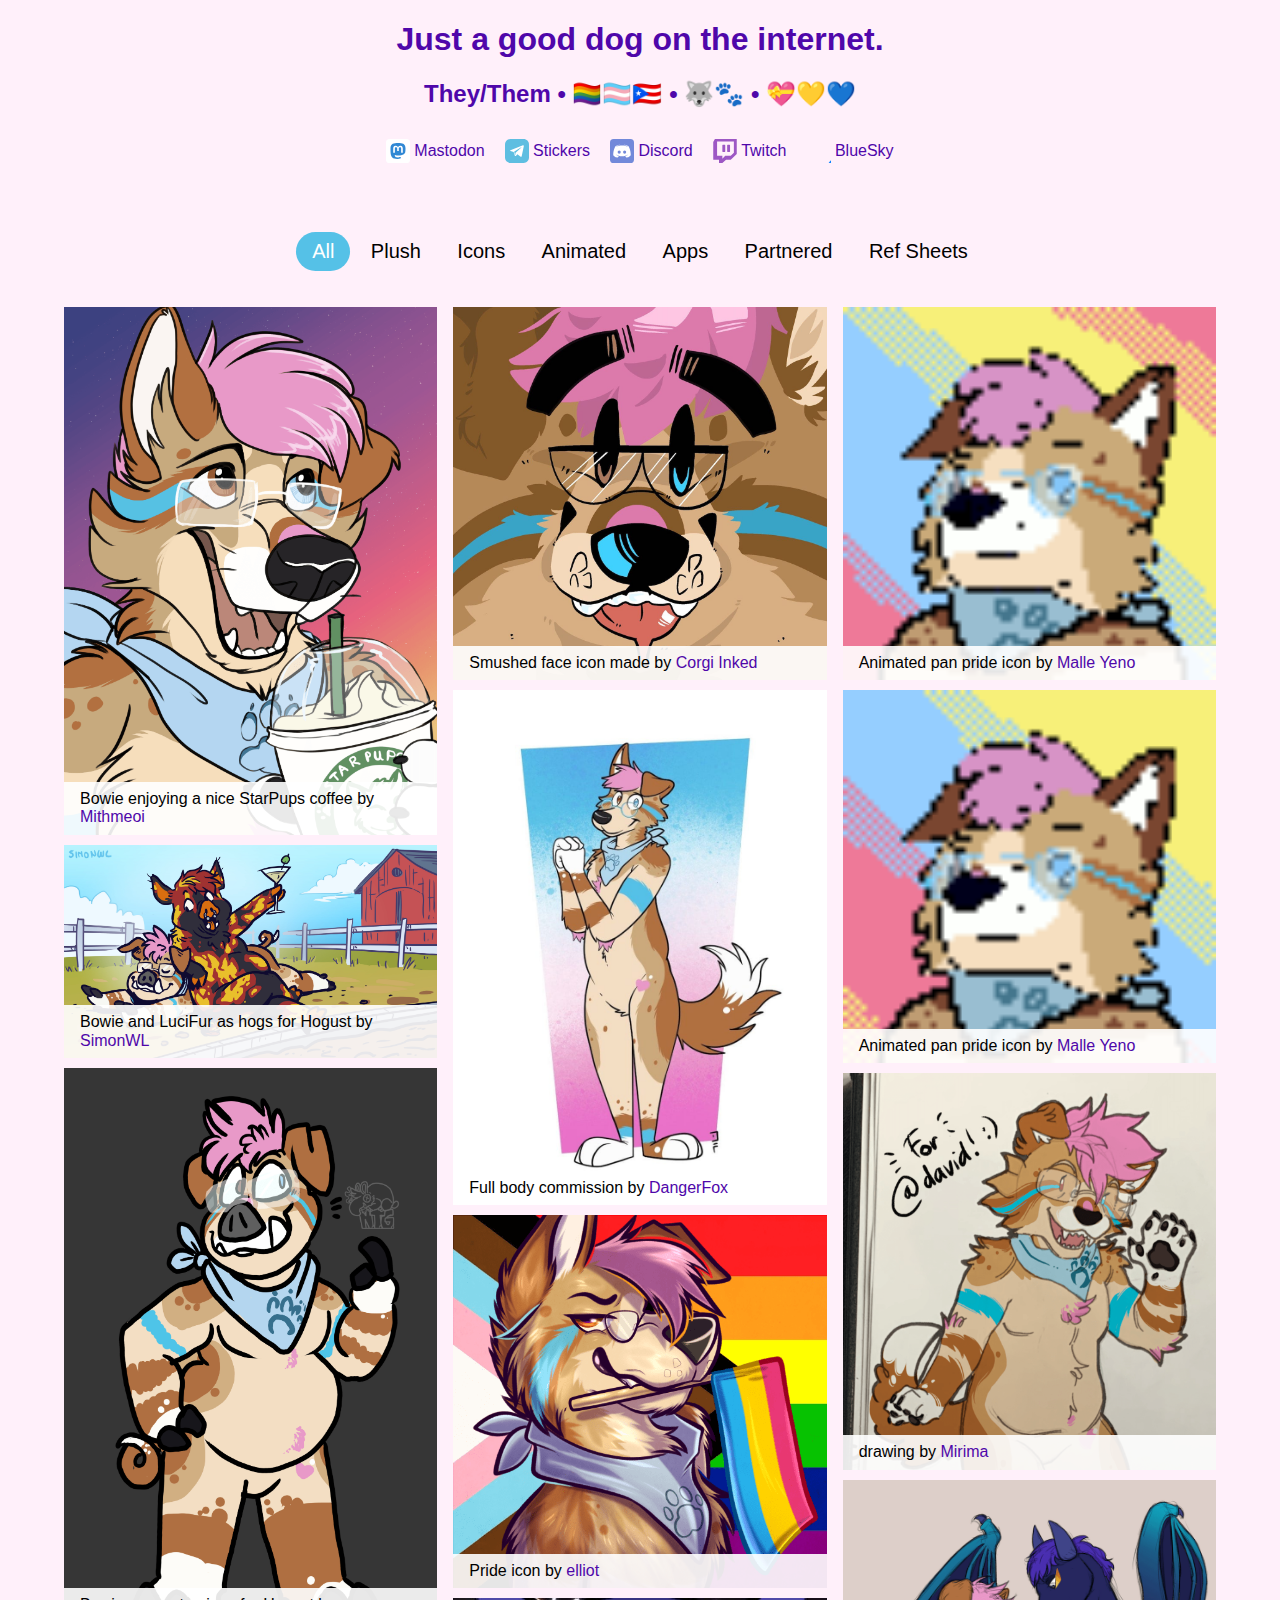
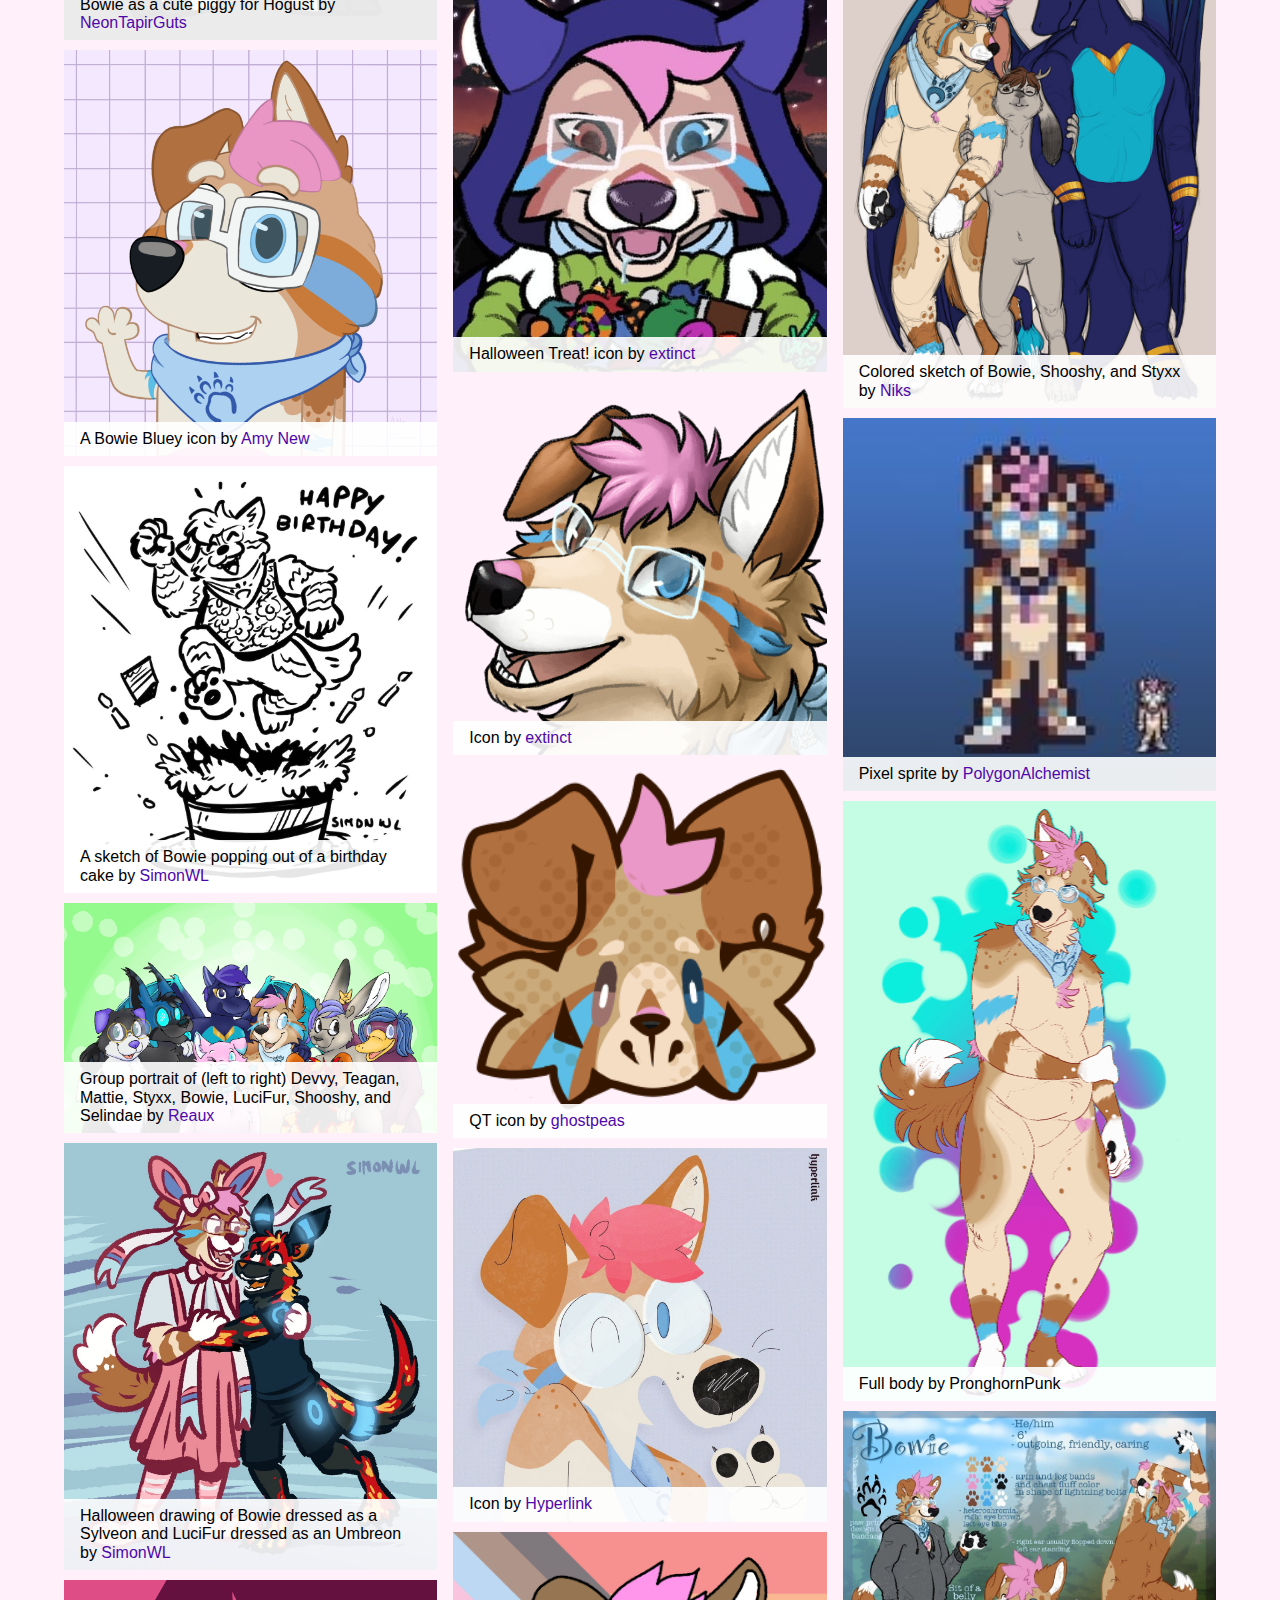
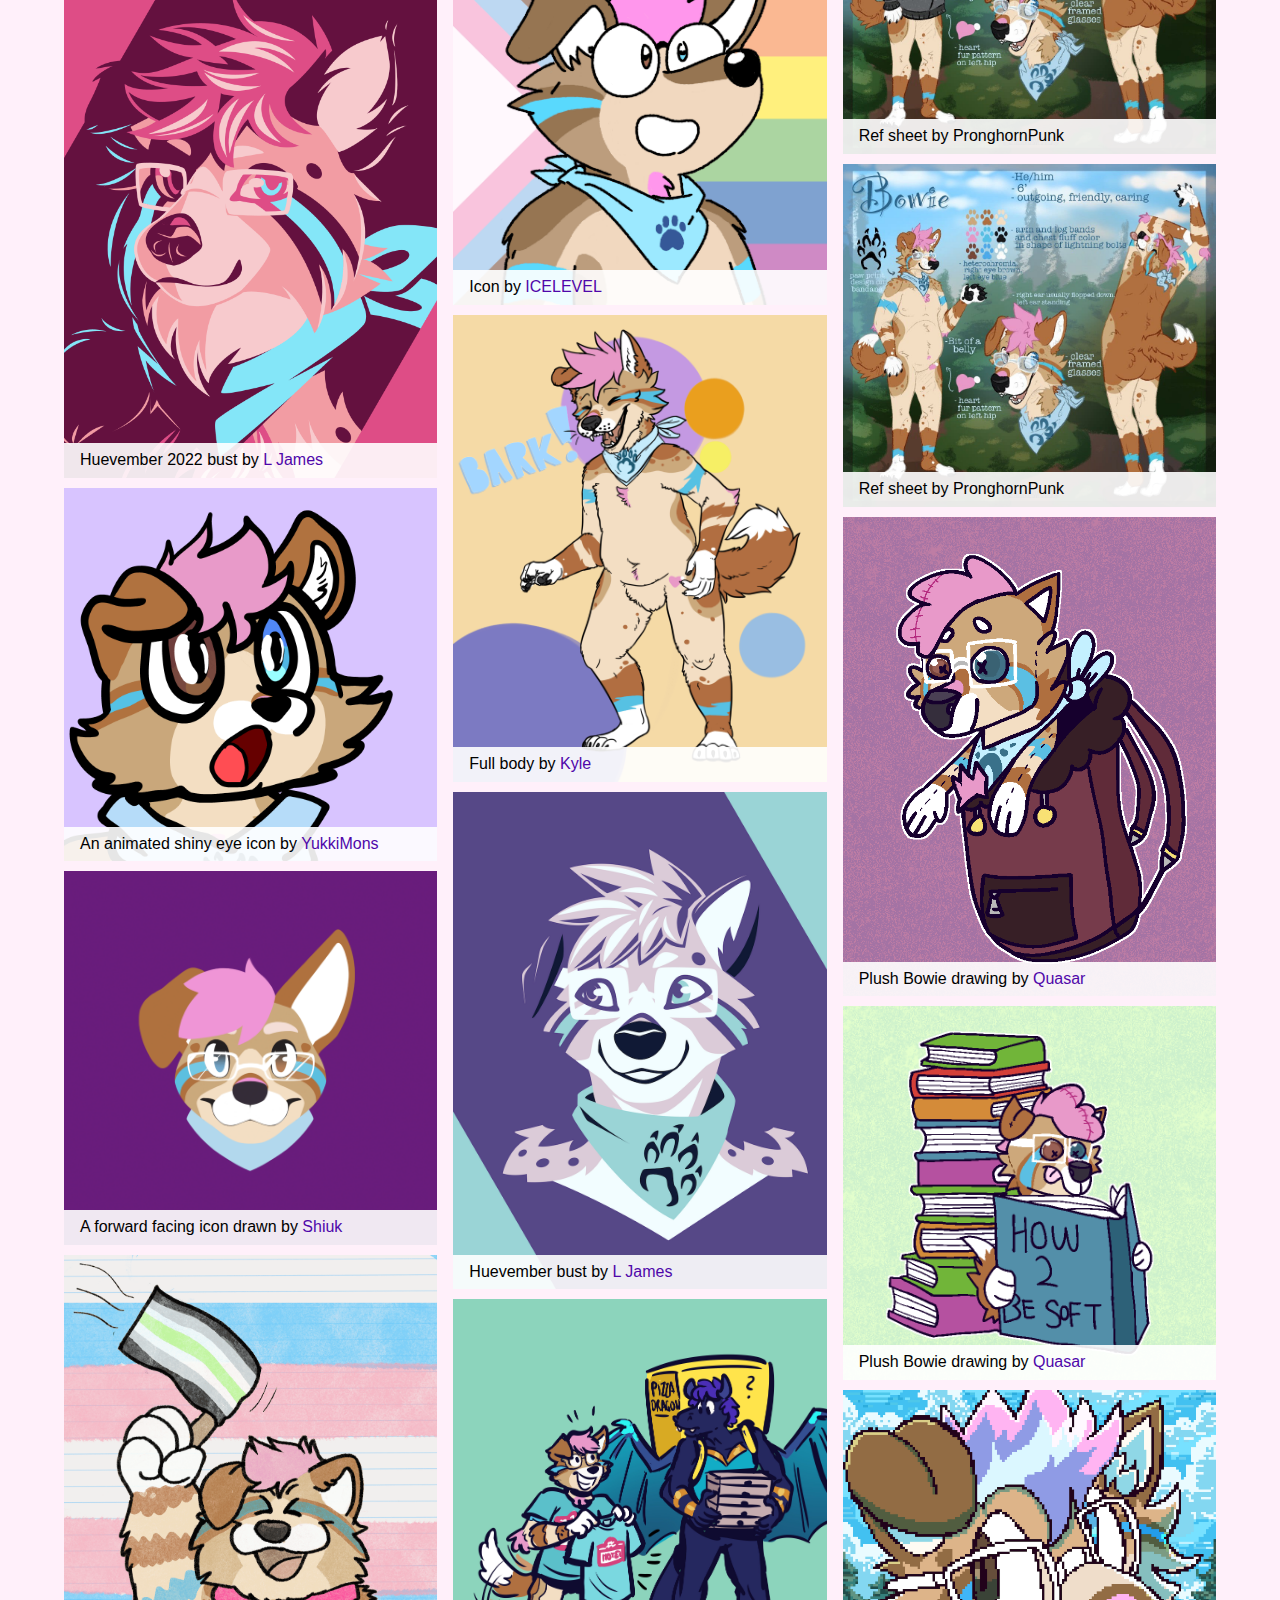
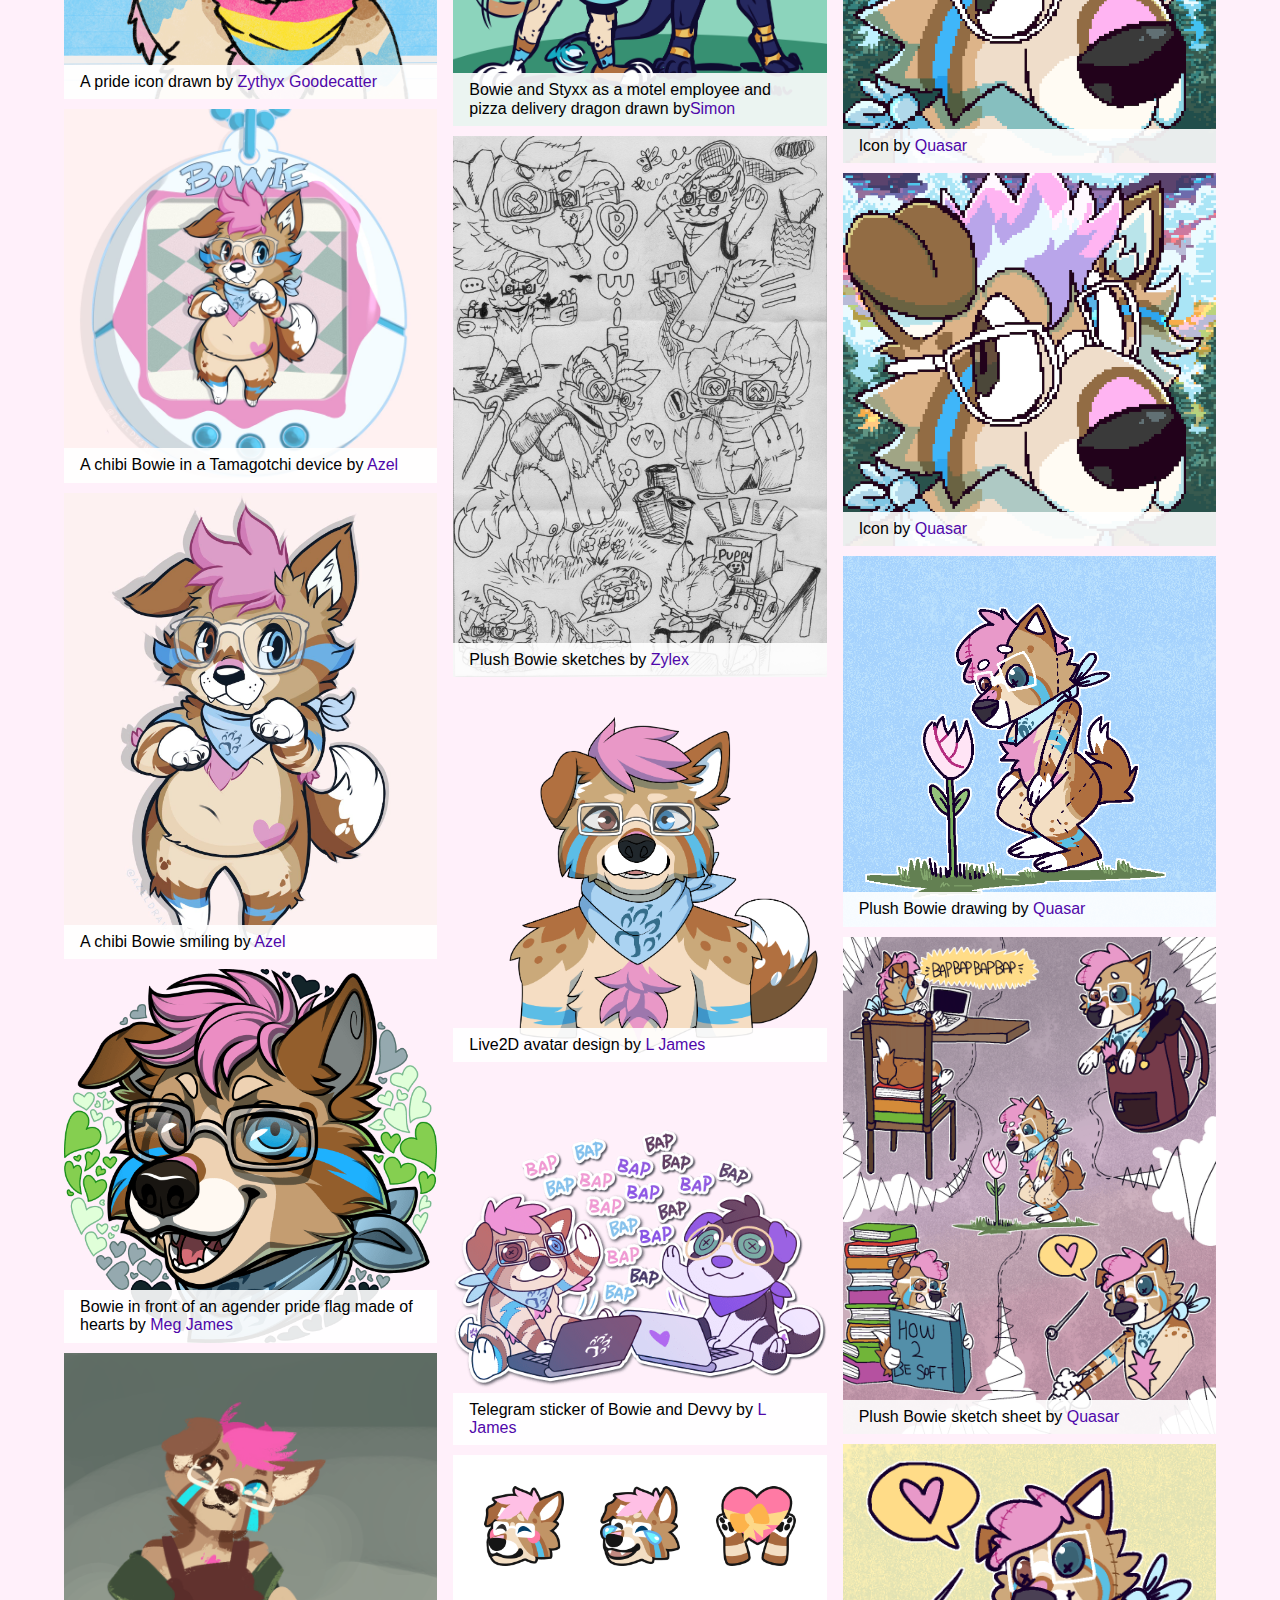
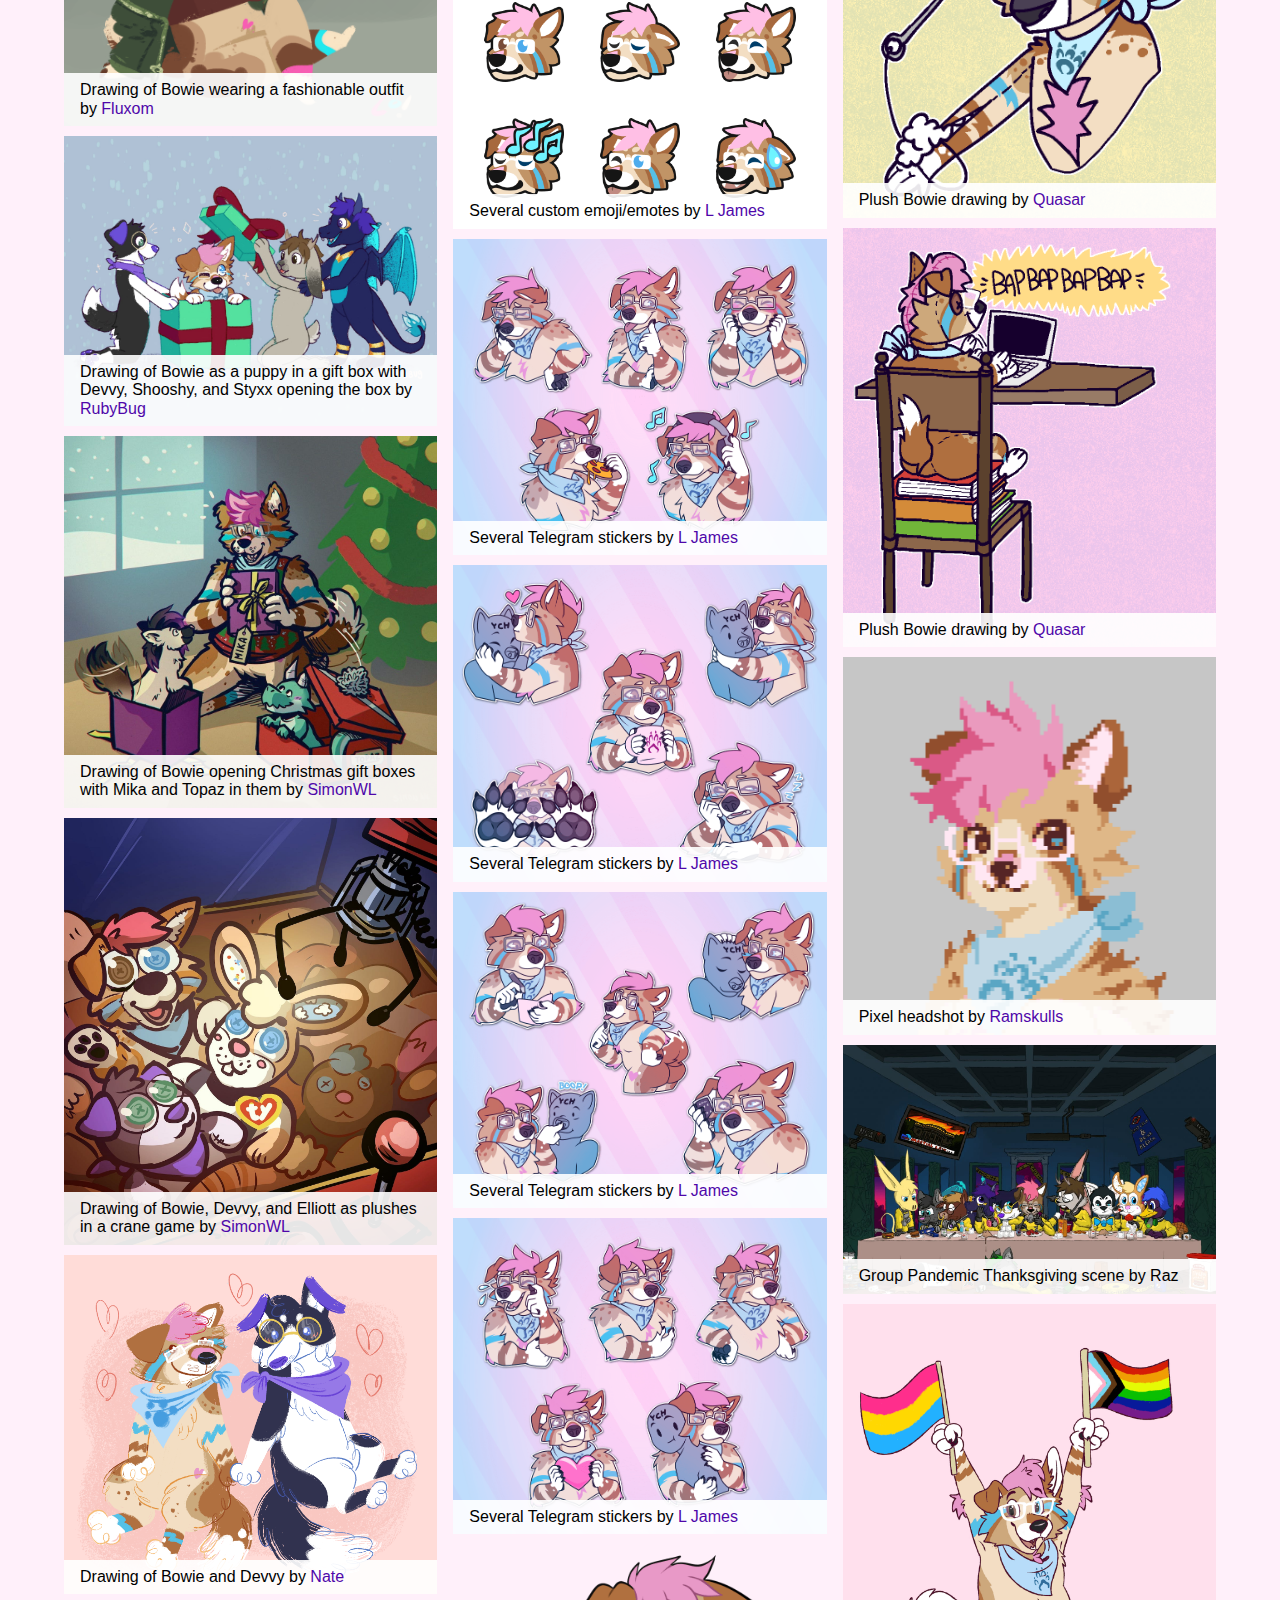
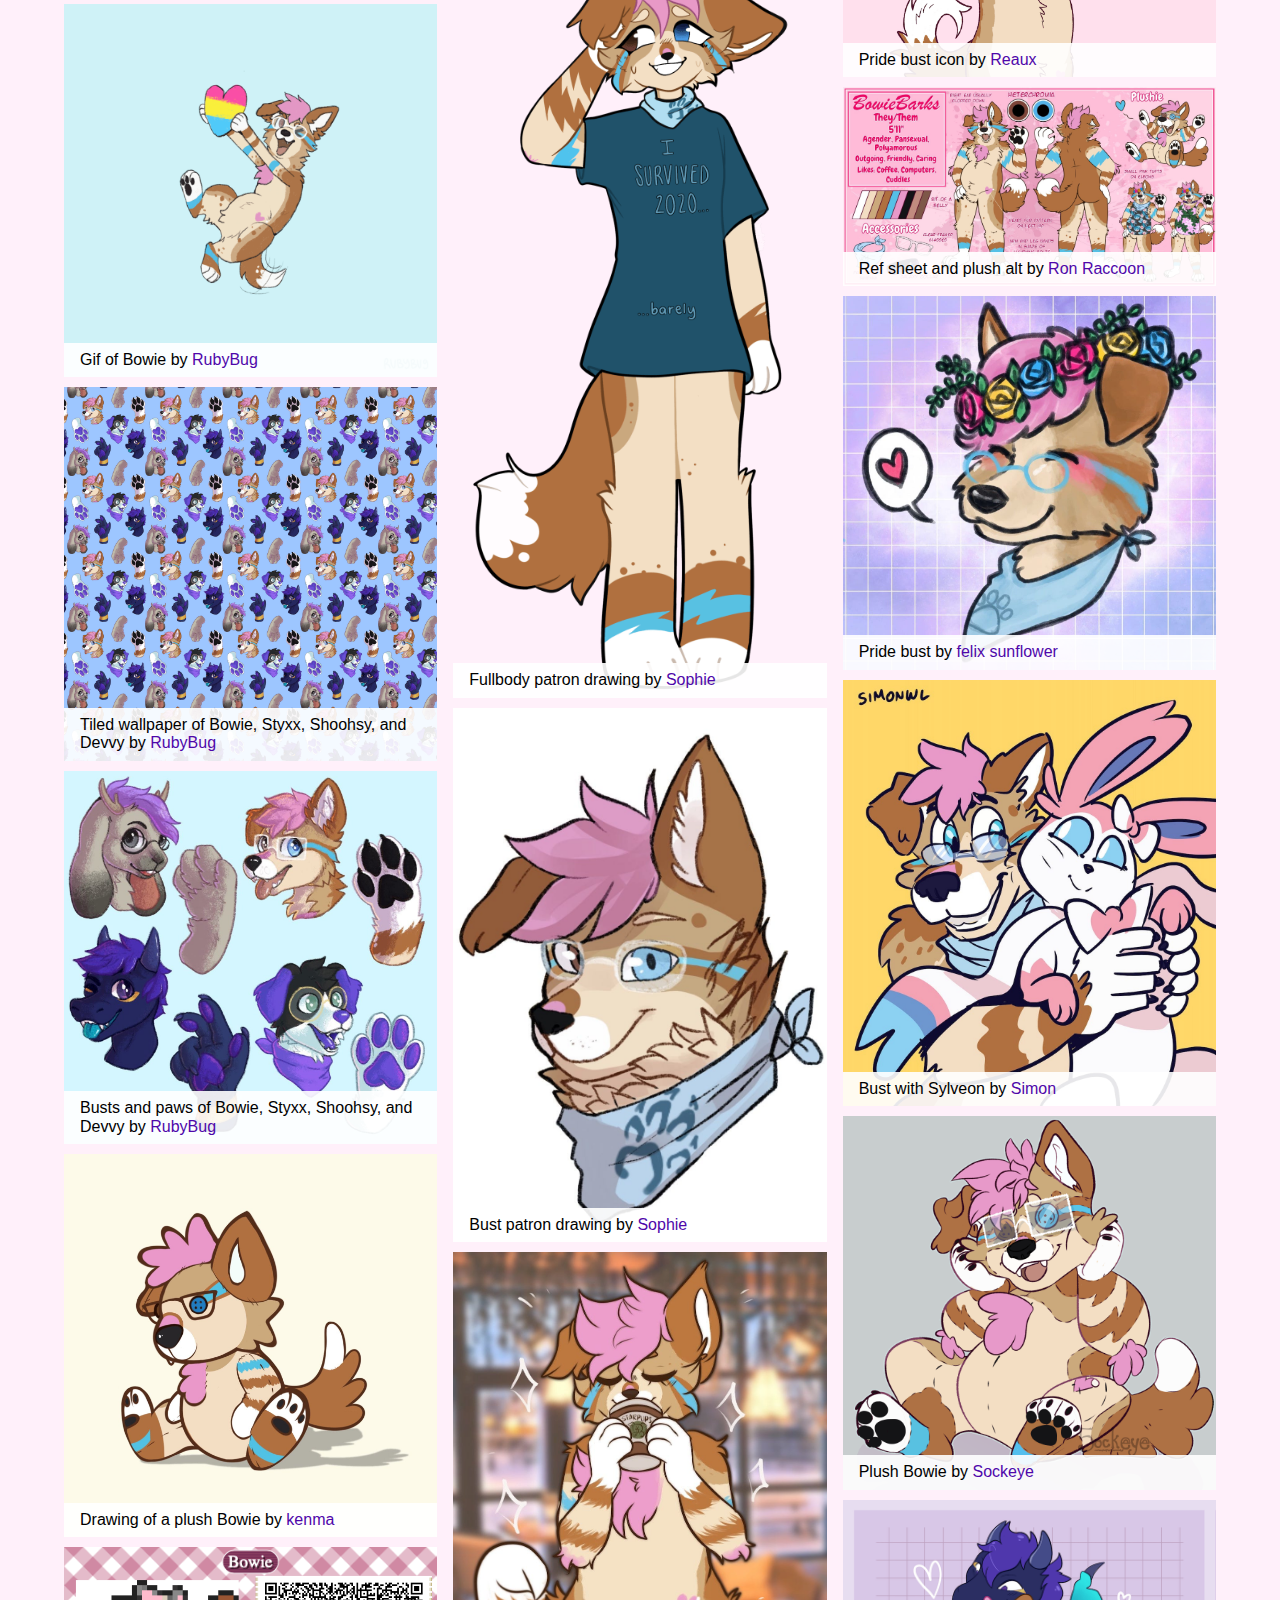
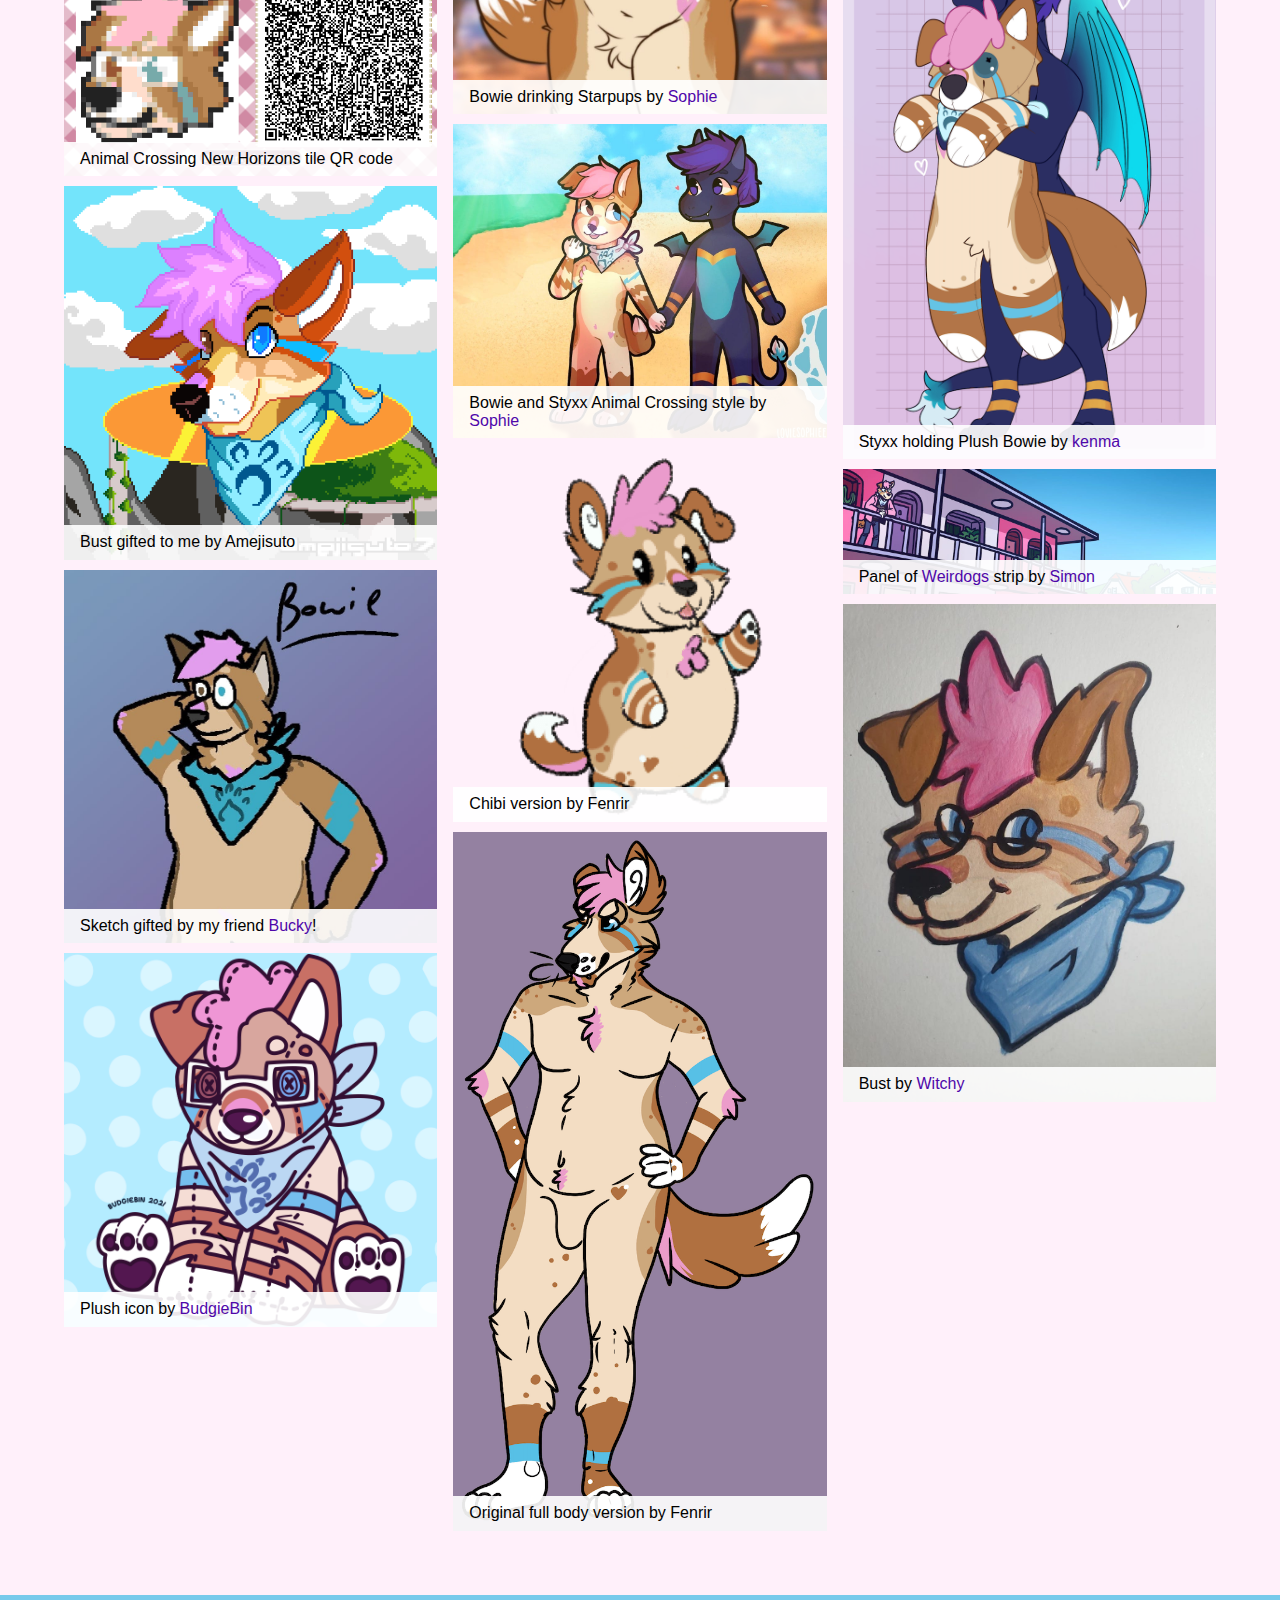
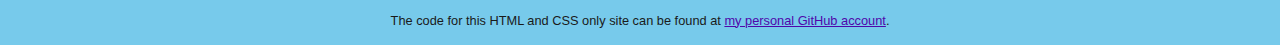
==== commit d94ebe8d: "updates svg" ====
--- a/index.html
+++ b/index.html
@@ -40,7 +40,7 @@
 			<a target="_blank" href="https://t.me/addstickers/BowieBarks"><svg xmlns="http://www.w3.org/2000/svg" viewBox="0 0 512 512"><path fill="#5ebee1" d="M512 397c0 64-51 115-115 115H115C52 512 0 461 0 397V115C0 52 52 0 115 0h282c64 0 115 52 115 115v282z"/><path fill="#fff" d="M383 134L116 238c-8 3-8 16 1 18l68 20 25 81c3 8 14 11 20 4l35-35 69 50c8 6 20 2 22-9l46-217c2-11-9-20-19-16zm-33 48L226 292l-2 4-5 43h-3l-19-64c-1-2 0-6 3-7l146-91c3-2 7 3 4 5z"/></svg> Stickers</a>
 			<a target="_blank" href="https://discordapp.com/users/299537049646792704/"><svg fill="#7289da" viewBox="0 0 512 512" xmlns="http://www.w3.org/2000/svg"><rect height="512" rx="15%" width="512"/><path d="m346 392-21-25c41-11 57-39 57-39-52 49-194 51-249 0 0 0 14 26 56 39l-23 25c-70-1-97-48-97-48 0-104 46-187 46-187 47-33 90-33 90-33l3 4c-58 16-83 42-83 42 68-46 208-42 263 0 1-1-33-28-86-42l5-4s43 0 90 33c0 0 46 83 46 187 0 0-27 47-97 48z" fill="#fff"/><ellipse cx="196" cy="279" rx="33" ry="35"/><ellipse cx="312" cy="279" rx="33" ry="35"/></svg> Discord</a>
 			<a target="_blank" href="https://www.twitch.tv/BowieBarks/" rel="me"><svg xmlns="http://www.w3.org/2000/svg" viewBox="0 0 196 200"><path fill="none" d="M32 140h44v24l24-24h46l26-26V20H32zm84-88c0-2 2-4 4-4h16c2 0 4 2 4 4v52c0 2-2 4-4 4h-16c-2 0-4-2-4-4zm-40 0c0-2 2-4 4-4h16c2 0 4 2 4 4v52c0 2-2 4-4 4H80c-2 0-4-2-4-4z"/><g fill="#9d57c4"><path d="M14 0L0 24v148h48v28h28l31-28h39l50-46V0zm158 114l-26 26h-46l-24 24v-24H32V20h140z"/><path d="M80 108h16c2 0 4-2 4-4V52c0-2-2-4-4-4H80c-2 0-4 2-4 4v52c0 2 2 4 4 4zm40 0h16c2 0 4-2 4-4V52c0-2-2-4-4-4h-16c-2 0-4 2-4 4v52c0 2 2 4 4 4z"/></g></svg> Twitch</a>
-			<a target="_blank" href="https://bsky.app/profile/bowie.barks.cafe" rel="me"><svg width="600" height="530" version="1.1" xmlns="http://www.w3.org/2000/svg"><path d="m135.72 44.03c66.496 49.921 138.02 151.14 164.28 205.46 26.262-54.316 97.782-155.54 164.28-205.46 47.98-36.021 125.72-63.892 125.72 24.795 0 17.712-10.155 148.79-16.111 170.07-20.703 73.984-96.144 92.854-163.25 81.433 117.3 19.964 147.14 86.092 82.697 152.22-122.39 125.59-175.91-31.511-189.63-71.766-2.514-7.3797-3.6904-10.832-3.7077-7.8964-0.0174-2.9357-1.1937 0.51669-3.7077 7.8964-13.714 40.255-67.233 197.36-189.63 71.766-64.444-66.128-34.605-132.26 82.697-152.22-67.108 11.421-142.55-7.4491-163.25-81.433-5.9562-21.282-16.111-152.36-16.111-170.07 0-88.687 77.742-60.816 125.72-24.795z" fill="#1185fe"/></svg> BlueSky</a>
+			<a target="_blank" href="https://bsky.app/profile/bowie.barks.cafe" rel="me"><svg version="1.1" xmlns="http://www.w3.org/2000/svg"><path d="m135.72 44.03c66.496 49.921 138.02 151.14 164.28 205.46 26.262-54.316 97.782-155.54 164.28-205.46 47.98-36.021 125.72-63.892 125.72 24.795 0 17.712-10.155 148.79-16.111 170.07-20.703 73.984-96.144 92.854-163.25 81.433 117.3 19.964 147.14 86.092 82.697 152.22-122.39 125.59-175.91-31.511-189.63-71.766-2.514-7.3797-3.6904-10.832-3.7077-7.8964-0.0174-2.9357-1.1937 0.51669-3.7077 7.8964-13.714 40.255-67.233 197.36-189.63 71.766-64.444-66.128-34.605-132.26 82.697-152.22-67.108 11.421-142.55-7.4491-163.25-81.433-5.9562-21.282-16.111-152.36-16.111-170.07 0-88.687 77.742-60.816 125.72-24.795z" fill="#1185fe"/></svg> BlueSky</a>
 		</div>
 	</div>
 </header>
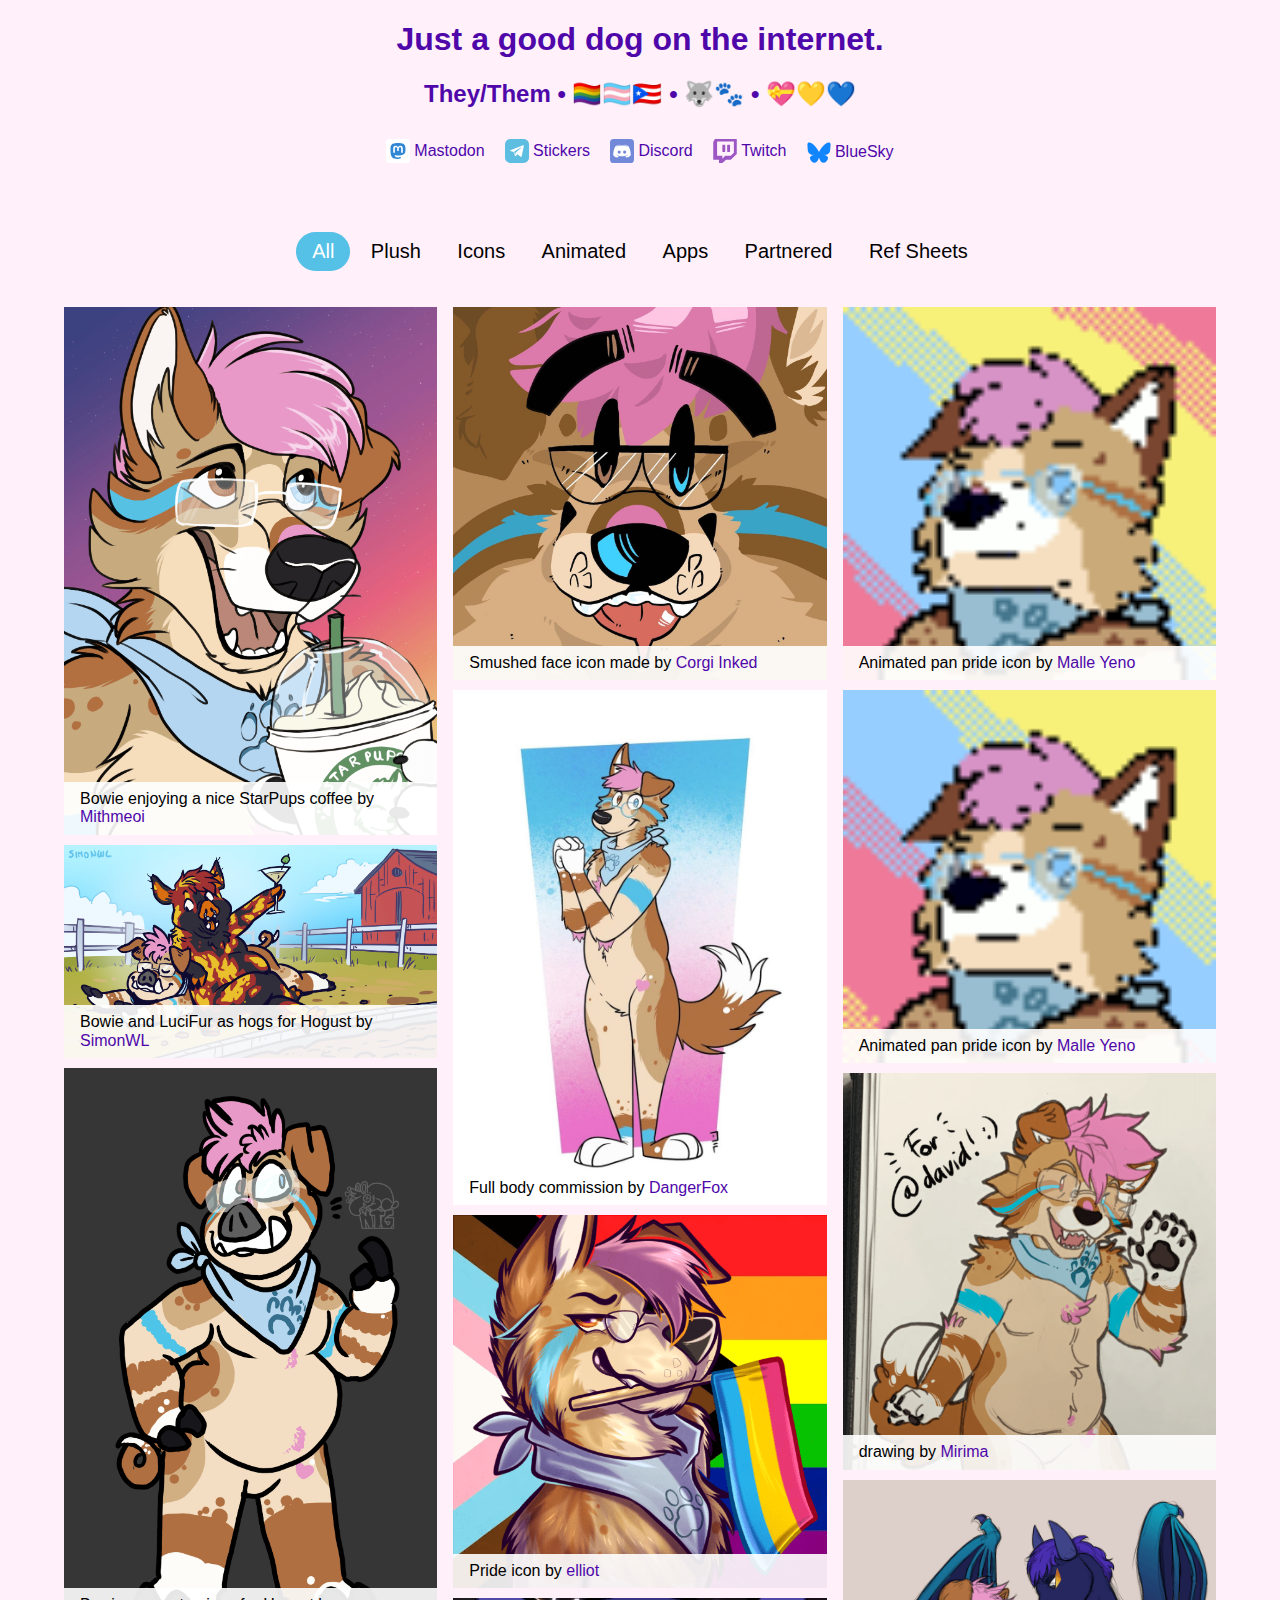
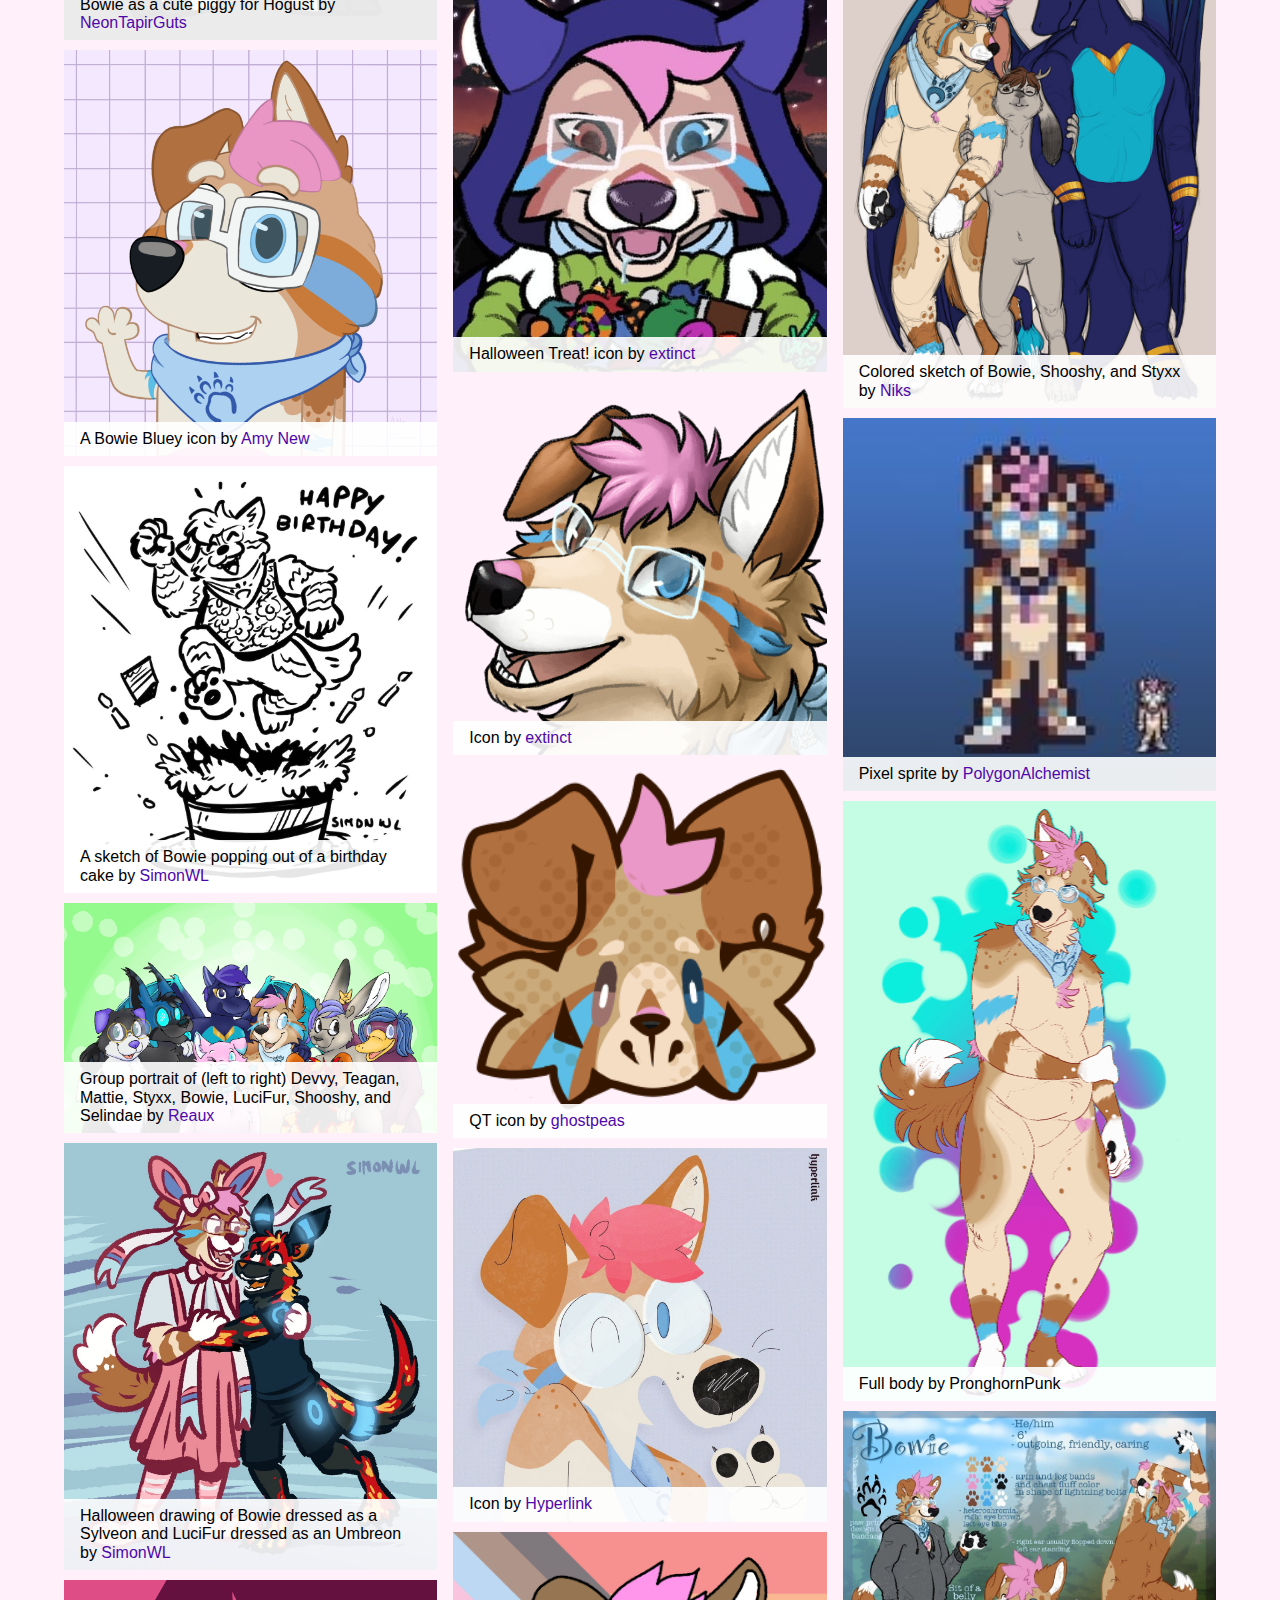
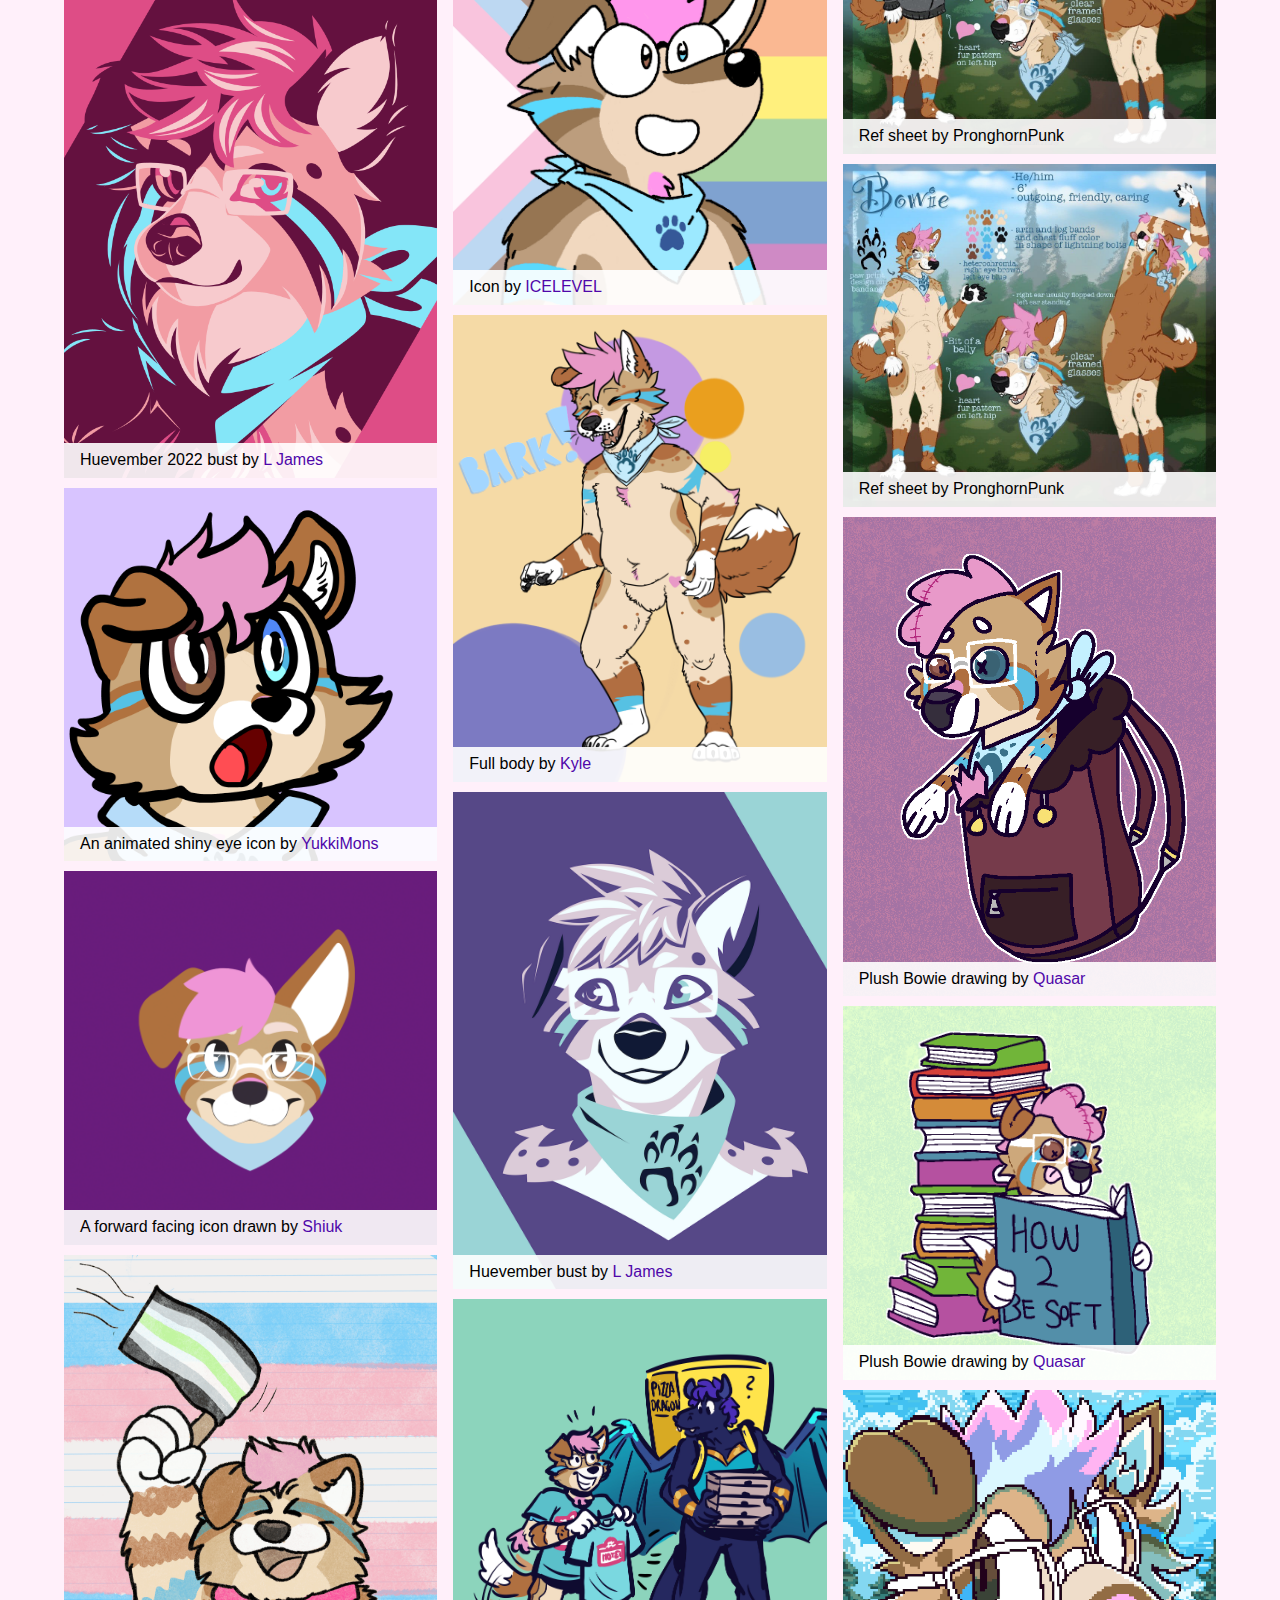
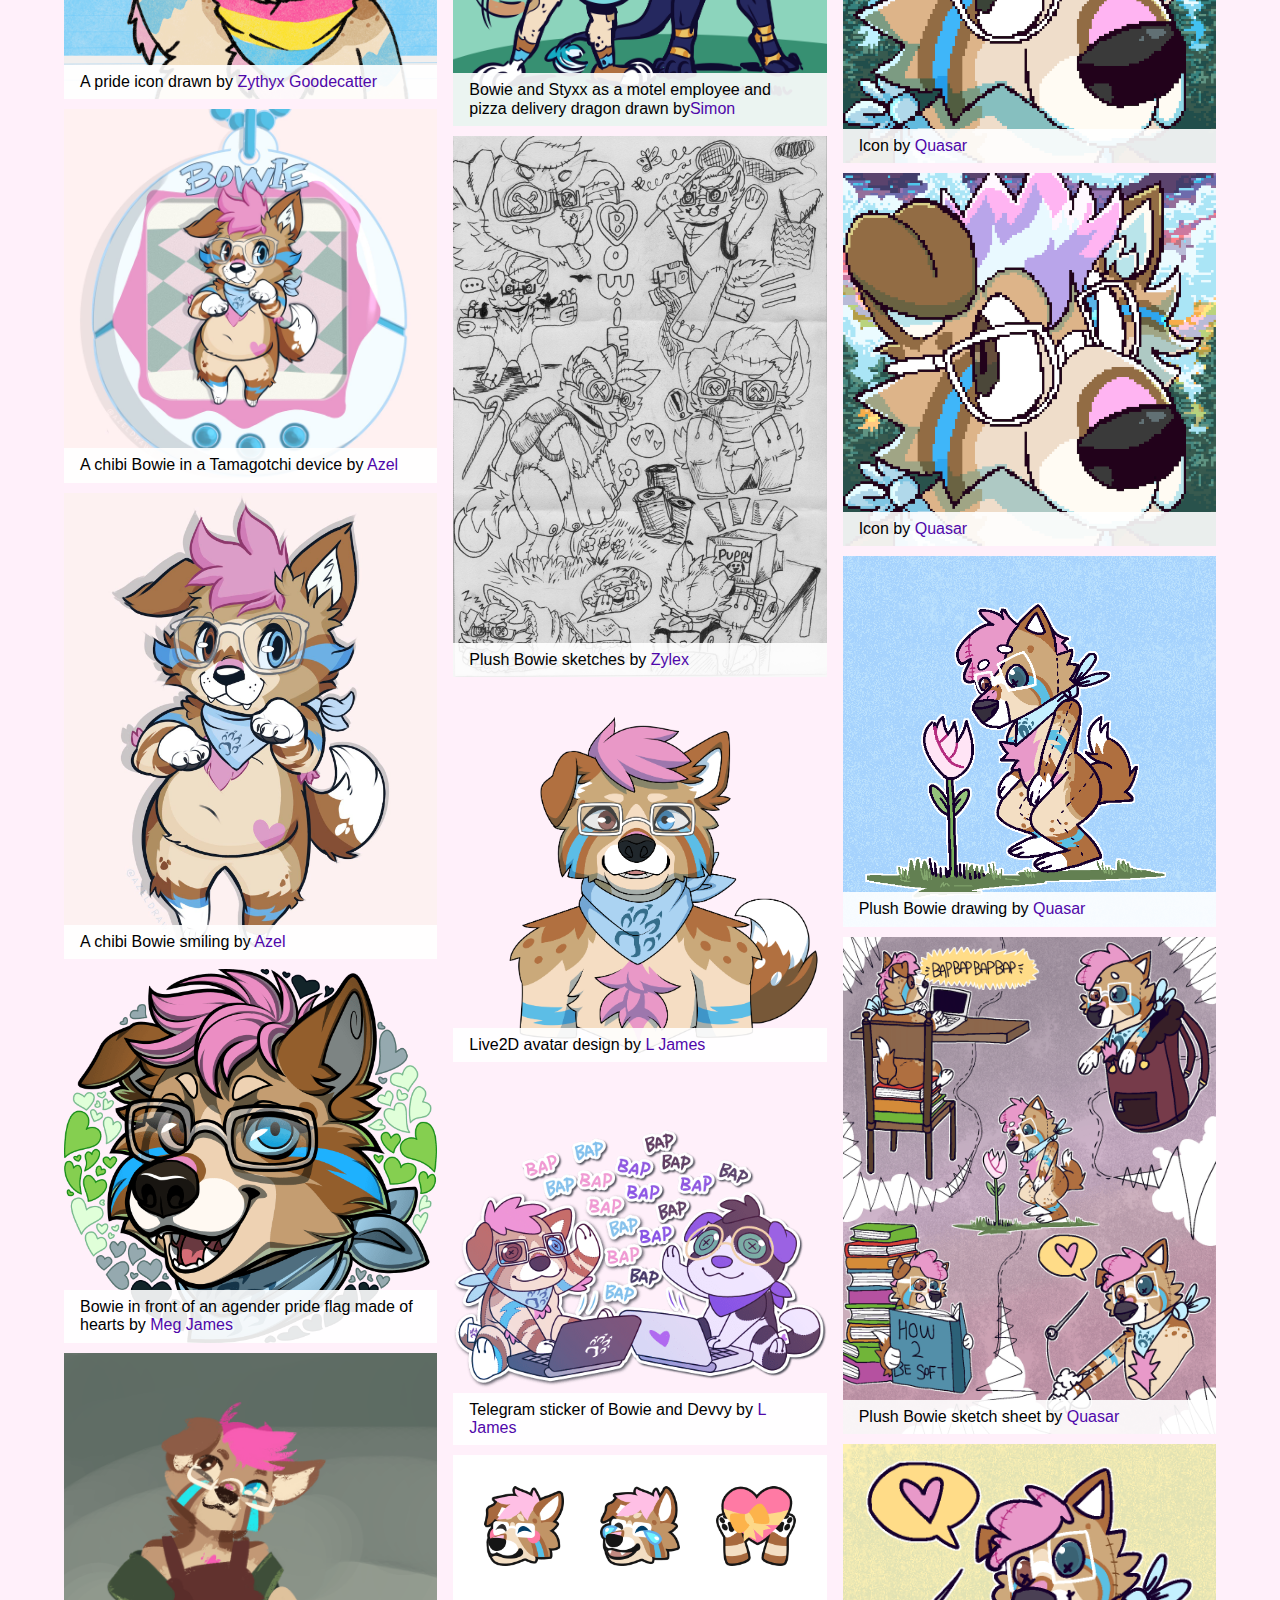
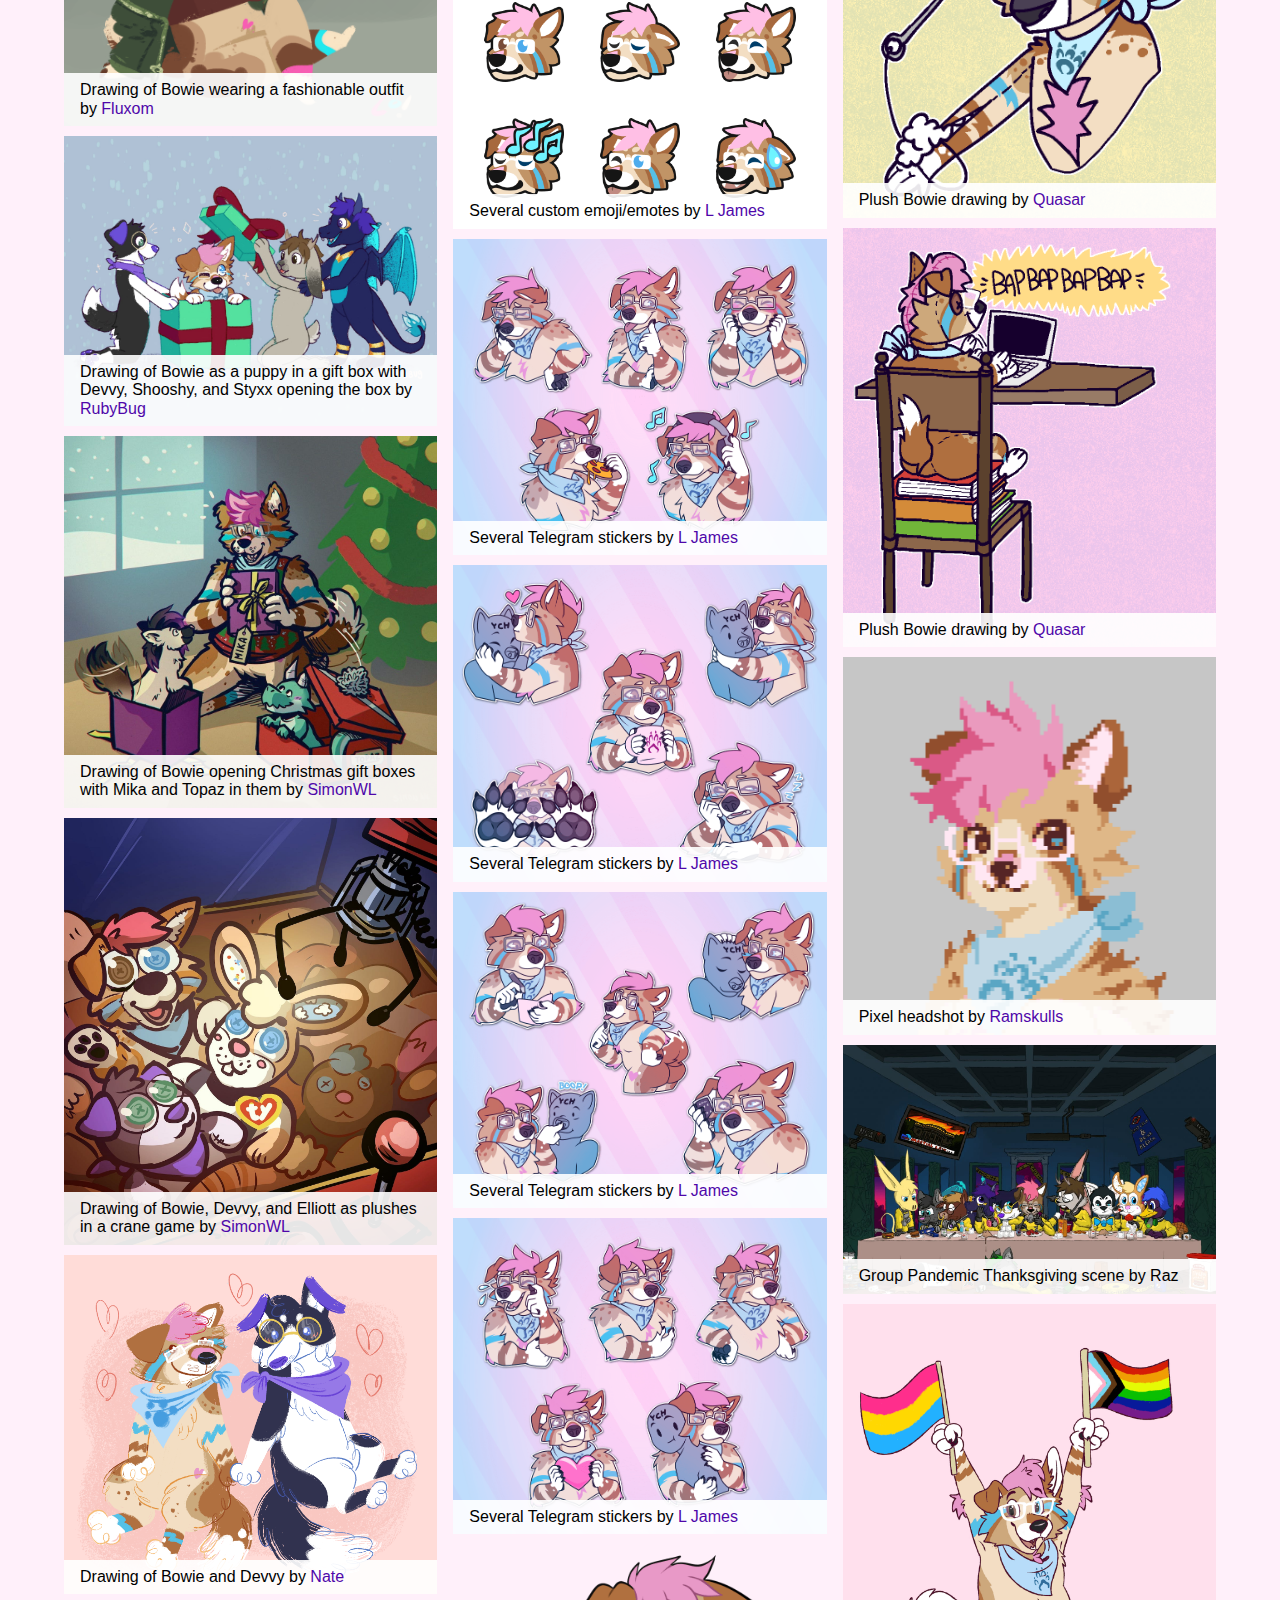
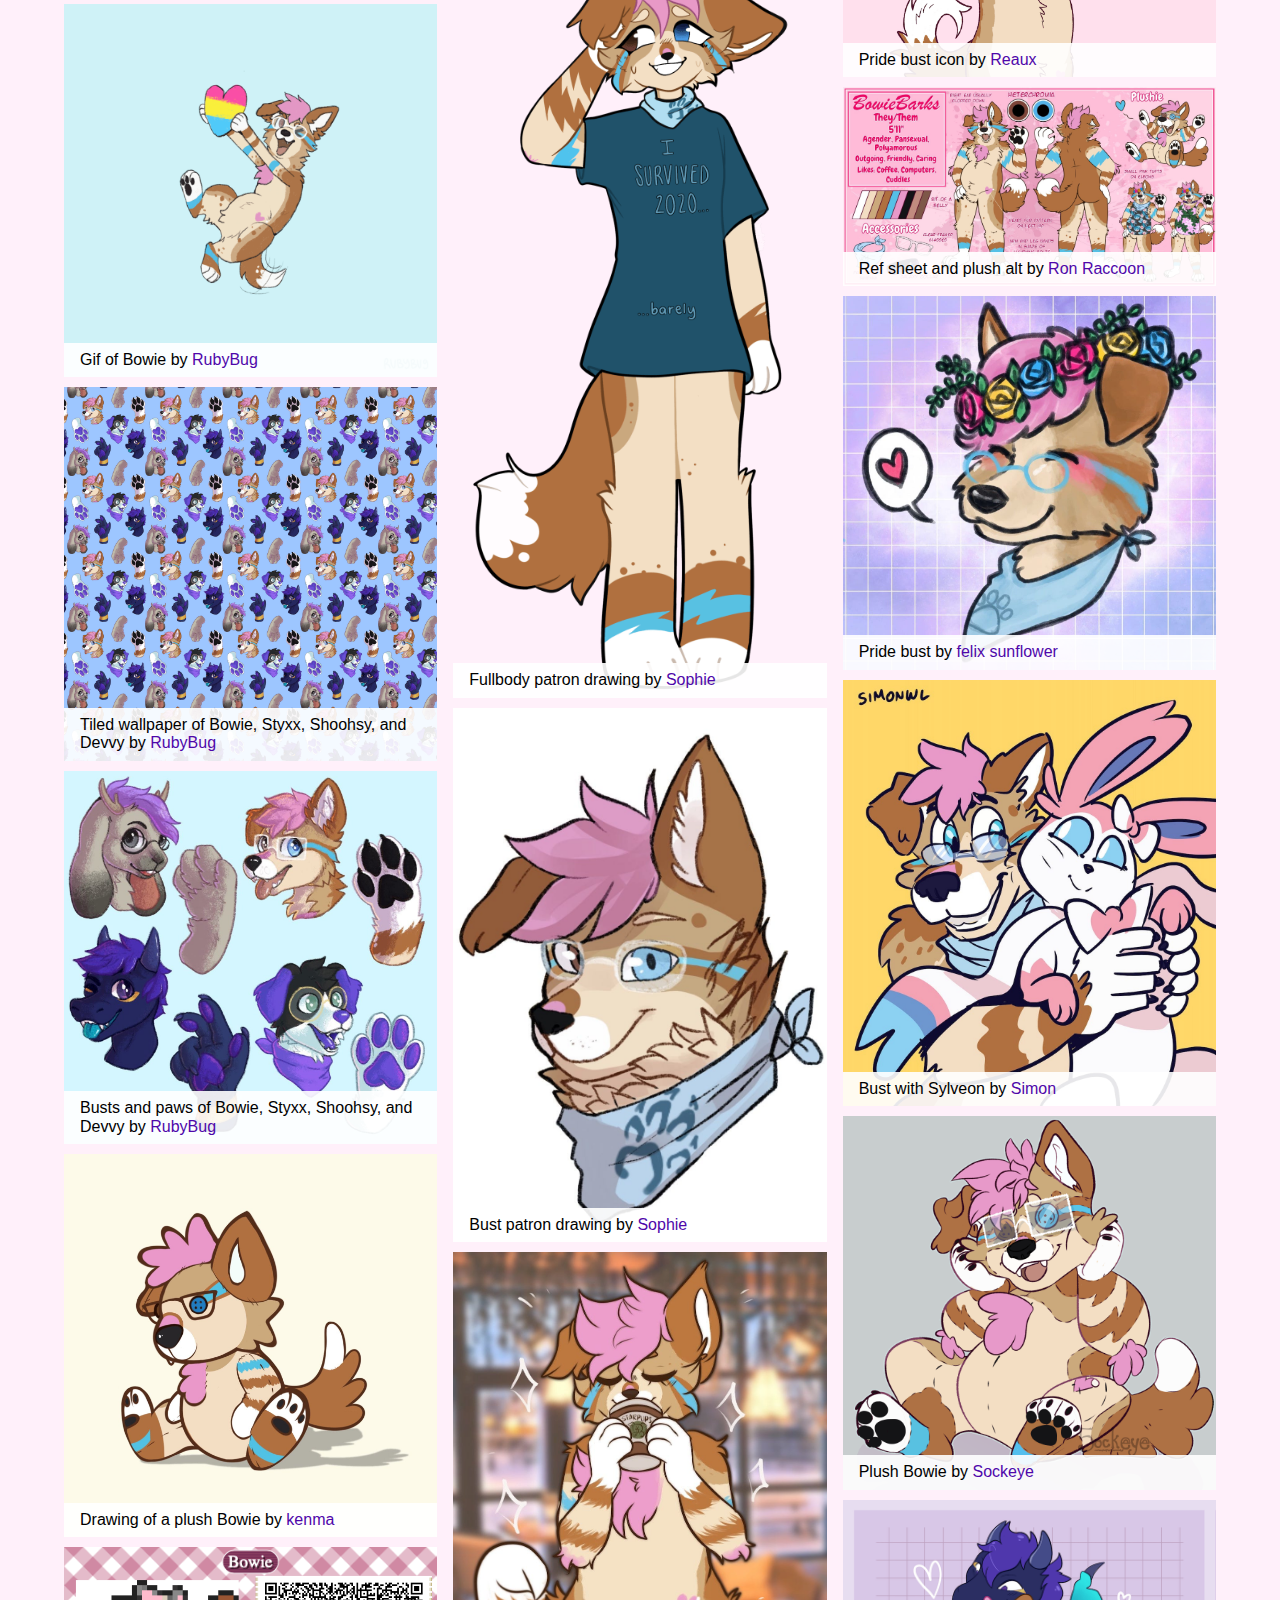
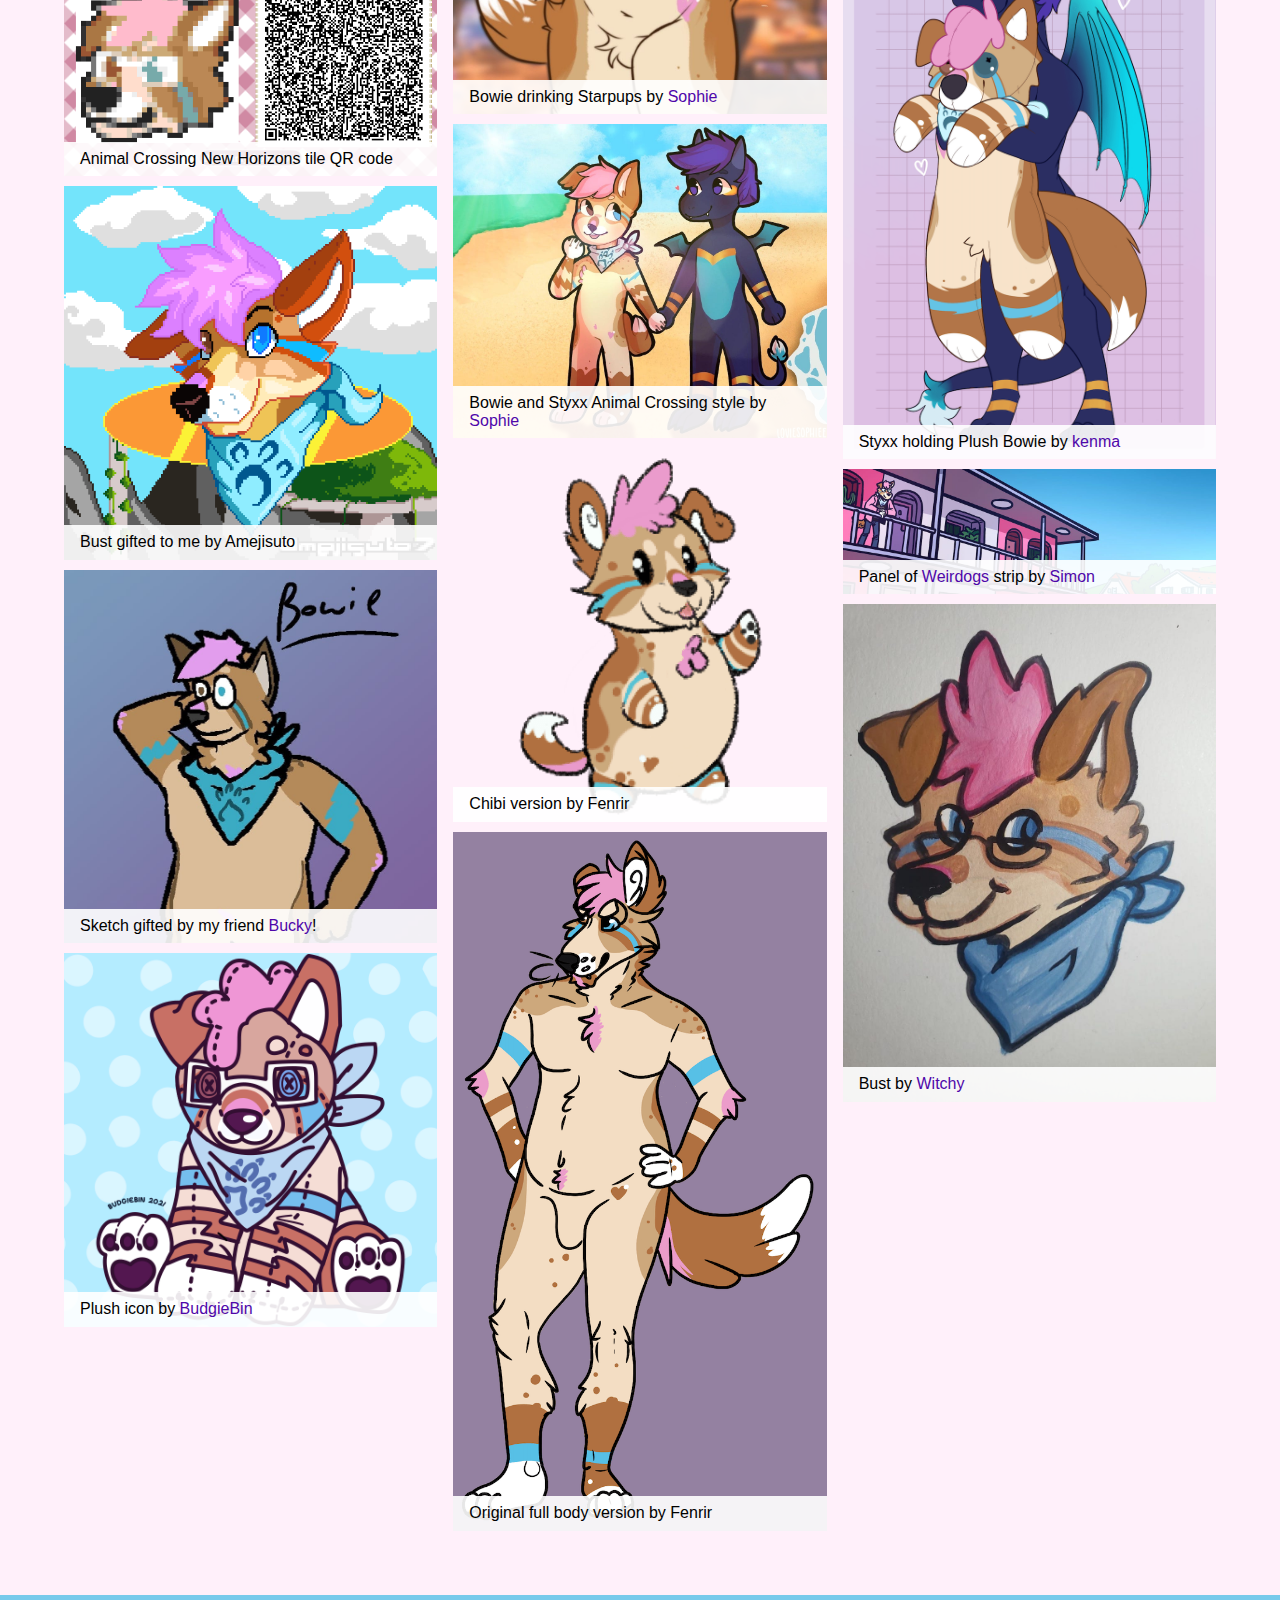
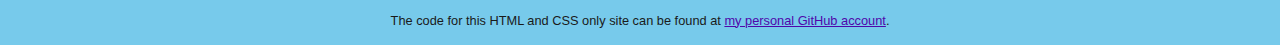
==== commit adac7f20: "updates bsky svg" ====
--- a/index.html
+++ b/index.html
@@ -40,7 +40,7 @@
 			<a target="_blank" href="https://t.me/addstickers/BowieBarks"><svg xmlns="http://www.w3.org/2000/svg" viewBox="0 0 512 512"><path fill="#5ebee1" d="M512 397c0 64-51 115-115 115H115C52 512 0 461 0 397V115C0 52 52 0 115 0h282c64 0 115 52 115 115v282z"/><path fill="#fff" d="M383 134L116 238c-8 3-8 16 1 18l68 20 25 81c3 8 14 11 20 4l35-35 69 50c8 6 20 2 22-9l46-217c2-11-9-20-19-16zm-33 48L226 292l-2 4-5 43h-3l-19-64c-1-2 0-6 3-7l146-91c3-2 7 3 4 5z"/></svg> Stickers</a>
 			<a target="_blank" href="https://discordapp.com/users/299537049646792704/"><svg fill="#7289da" viewBox="0 0 512 512" xmlns="http://www.w3.org/2000/svg"><rect height="512" rx="15%" width="512"/><path d="m346 392-21-25c41-11 57-39 57-39-52 49-194 51-249 0 0 0 14 26 56 39l-23 25c-70-1-97-48-97-48 0-104 46-187 46-187 47-33 90-33 90-33l3 4c-58 16-83 42-83 42 68-46 208-42 263 0 1-1-33-28-86-42l5-4s43 0 90 33c0 0 46 83 46 187 0 0-27 47-97 48z" fill="#fff"/><ellipse cx="196" cy="279" rx="33" ry="35"/><ellipse cx="312" cy="279" rx="33" ry="35"/></svg> Discord</a>
 			<a target="_blank" href="https://www.twitch.tv/BowieBarks/" rel="me"><svg xmlns="http://www.w3.org/2000/svg" viewBox="0 0 196 200"><path fill="none" d="M32 140h44v24l24-24h46l26-26V20H32zm84-88c0-2 2-4 4-4h16c2 0 4 2 4 4v52c0 2-2 4-4 4h-16c-2 0-4-2-4-4zm-40 0c0-2 2-4 4-4h16c2 0 4 2 4 4v52c0 2-2 4-4 4H80c-2 0-4-2-4-4z"/><g fill="#9d57c4"><path d="M14 0L0 24v148h48v28h28l31-28h39l50-46V0zm158 114l-26 26h-46l-24 24v-24H32V20h140z"/><path d="M80 108h16c2 0 4-2 4-4V52c0-2-2-4-4-4H80c-2 0-4 2-4 4v52c0 2 2 4 4 4zm40 0h16c2 0 4-2 4-4V52c0-2-2-4-4-4h-16c-2 0-4 2-4 4v52c0 2 2 4 4 4z"/></g></svg> Twitch</a>
-			<a target="_blank" href="https://bsky.app/profile/bowie.barks.cafe" rel="me"><svg version="1.1" xmlns="http://www.w3.org/2000/svg"><path d="m135.72 44.03c66.496 49.921 138.02 151.14 164.28 205.46 26.262-54.316 97.782-155.54 164.28-205.46 47.98-36.021 125.72-63.892 125.72 24.795 0 17.712-10.155 148.79-16.111 170.07-20.703 73.984-96.144 92.854-163.25 81.433 117.3 19.964 147.14 86.092 82.697 152.22-122.39 125.59-175.91-31.511-189.63-71.766-2.514-7.3797-3.6904-10.832-3.7077-7.8964-0.0174-2.9357-1.1937 0.51669-3.7077 7.8964-13.714 40.255-67.233 197.36-189.63 71.766-64.444-66.128-34.605-132.26 82.697-152.22-67.108 11.421-142.55-7.4491-163.25-81.433-5.9562-21.282-16.111-152.36-16.111-170.07 0-88.687 77.742-60.816 125.72-24.795z" fill="#1185fe"/></svg> BlueSky</a>
+			<a target="_blank" href="https://bsky.app/profile/bowie.barks.cafe" rel="me"><svg xmlns="http://www.w3.org/2000/svg" viewBox="0 0 600 530"><path fill="#1185fe" d="m135.72 44.03c66.496 49.921 138.02 151.14 164.28 205.46 26.262-54.316 97.782-155.54 164.28-205.46 47.98-36.021 125.72-63.892 125.72 24.795 0 17.712-10.155 148.79-16.111 170.07-20.703 73.984-96.144 92.854-163.25 81.433 117.3 19.964 147.14 86.092 82.697 152.22-122.39 125.59-175.91-31.511-189.63-71.766-2.514-7.3797-3.6904-10.832-3.7077-7.8964-0.0174-2.9357-1.1937 0.51669-3.7077 7.8964-13.714 40.255-67.233 197.36-189.63 71.766-64.444-66.128-34.605-132.26 82.697-152.22-67.108 11.421-142.55-7.4491-163.25-81.433-5.9562-21.282-16.111-152.36-16.111-170.07 0-88.687 77.742-60.816 125.72-24.795z" /></svg> BlueSky</a>
 		</div>
 	</div>
 </header>
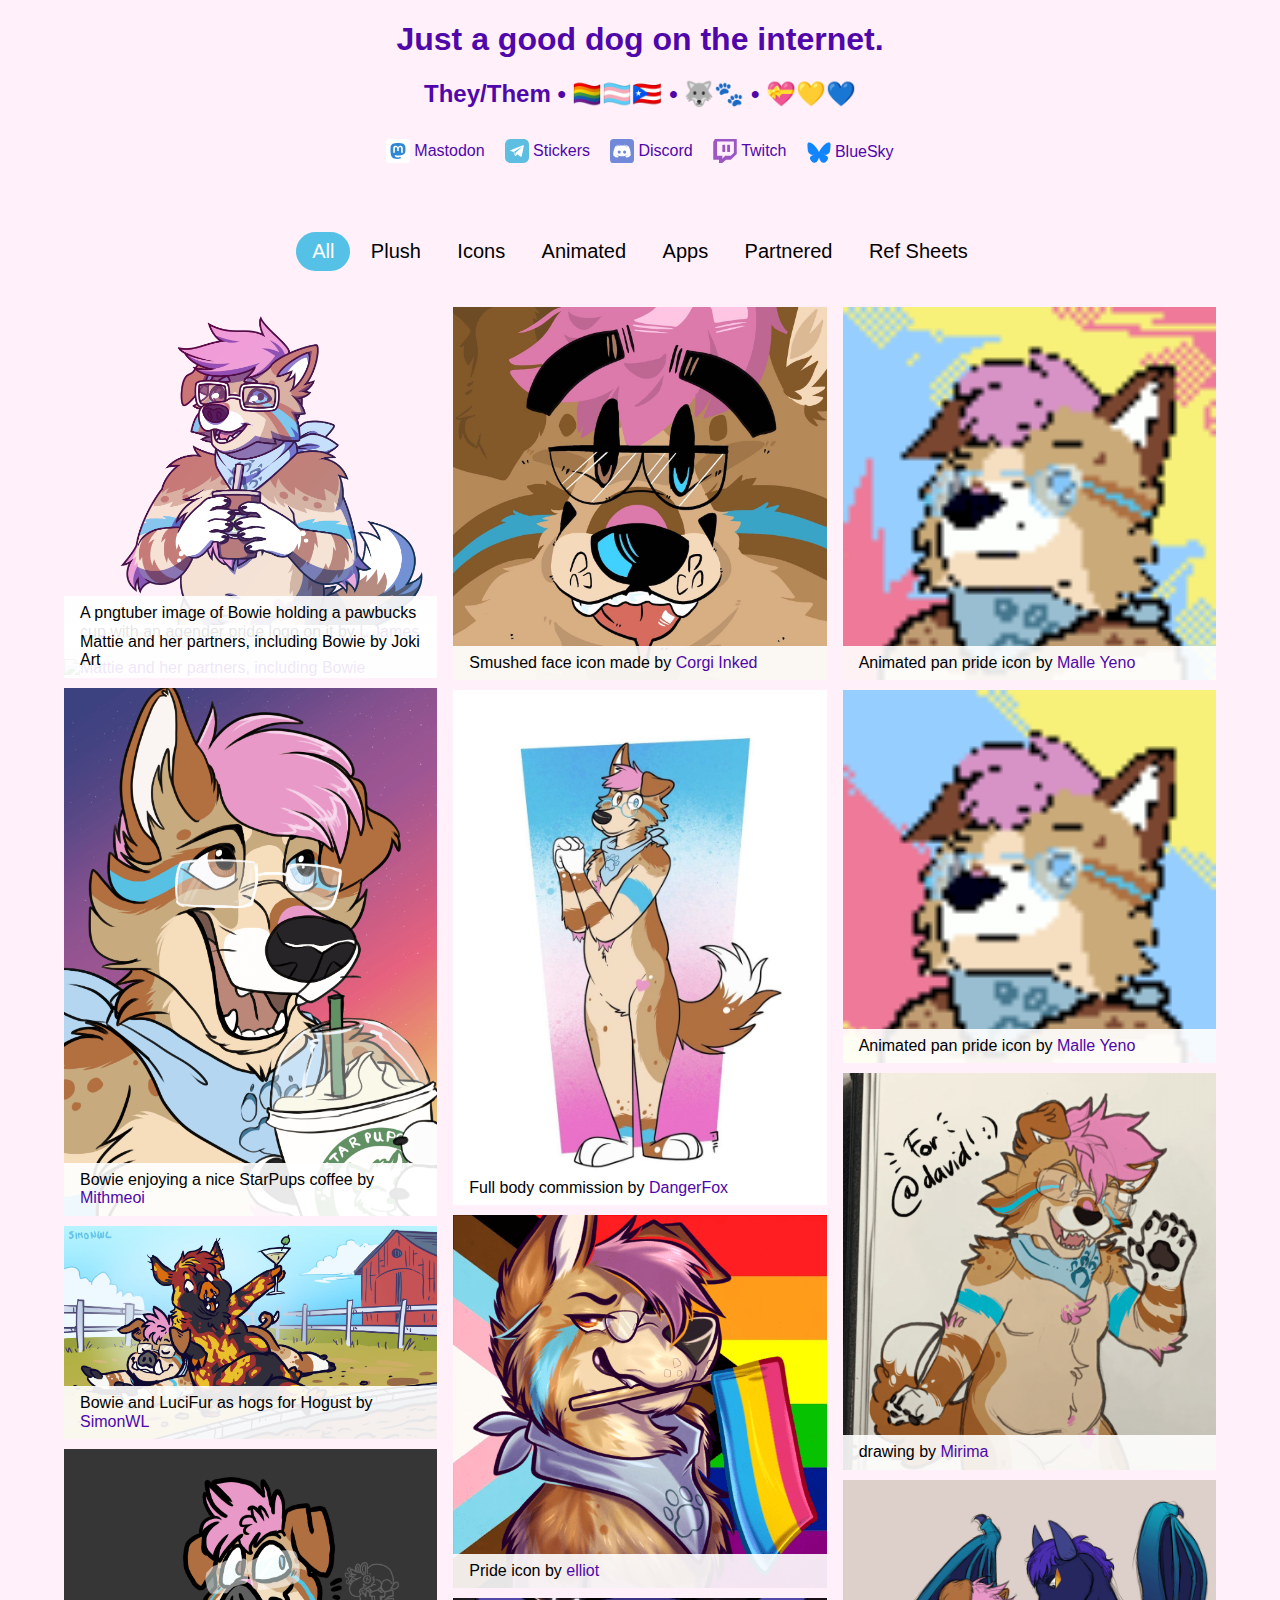
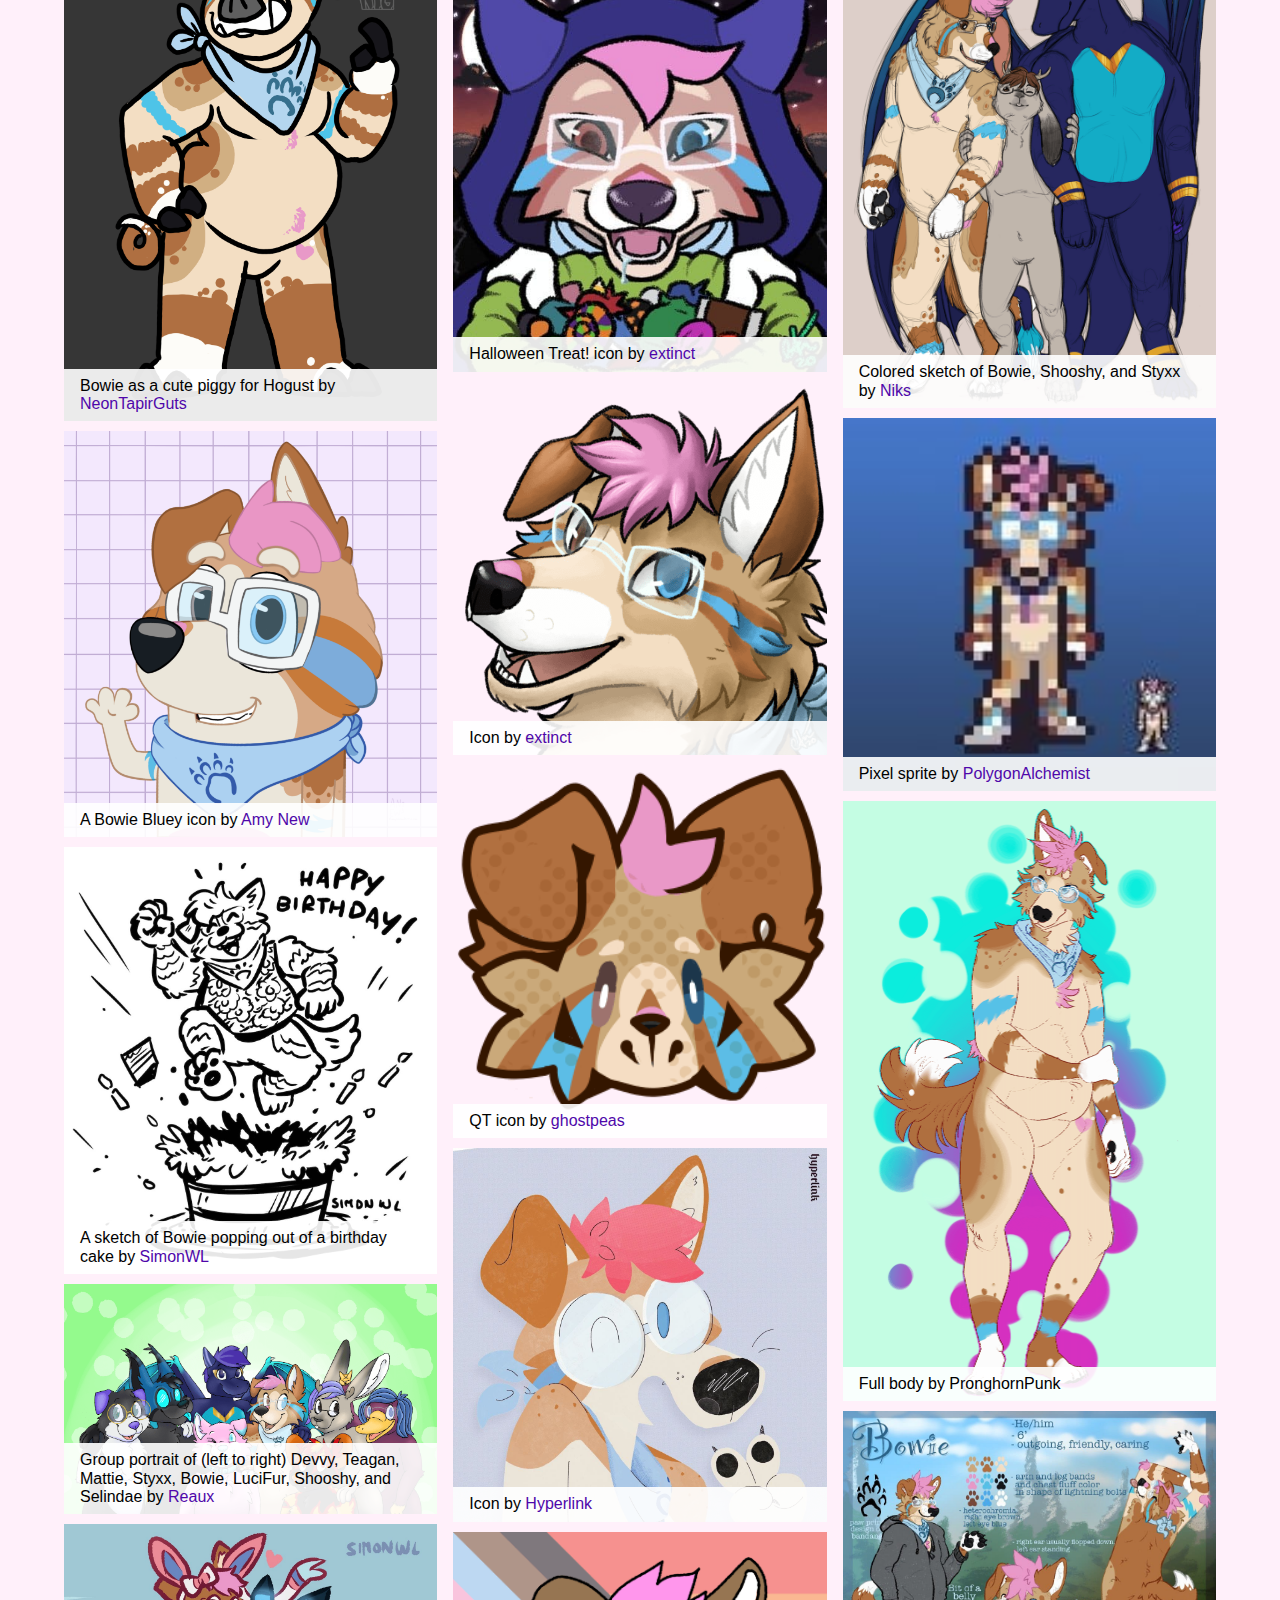
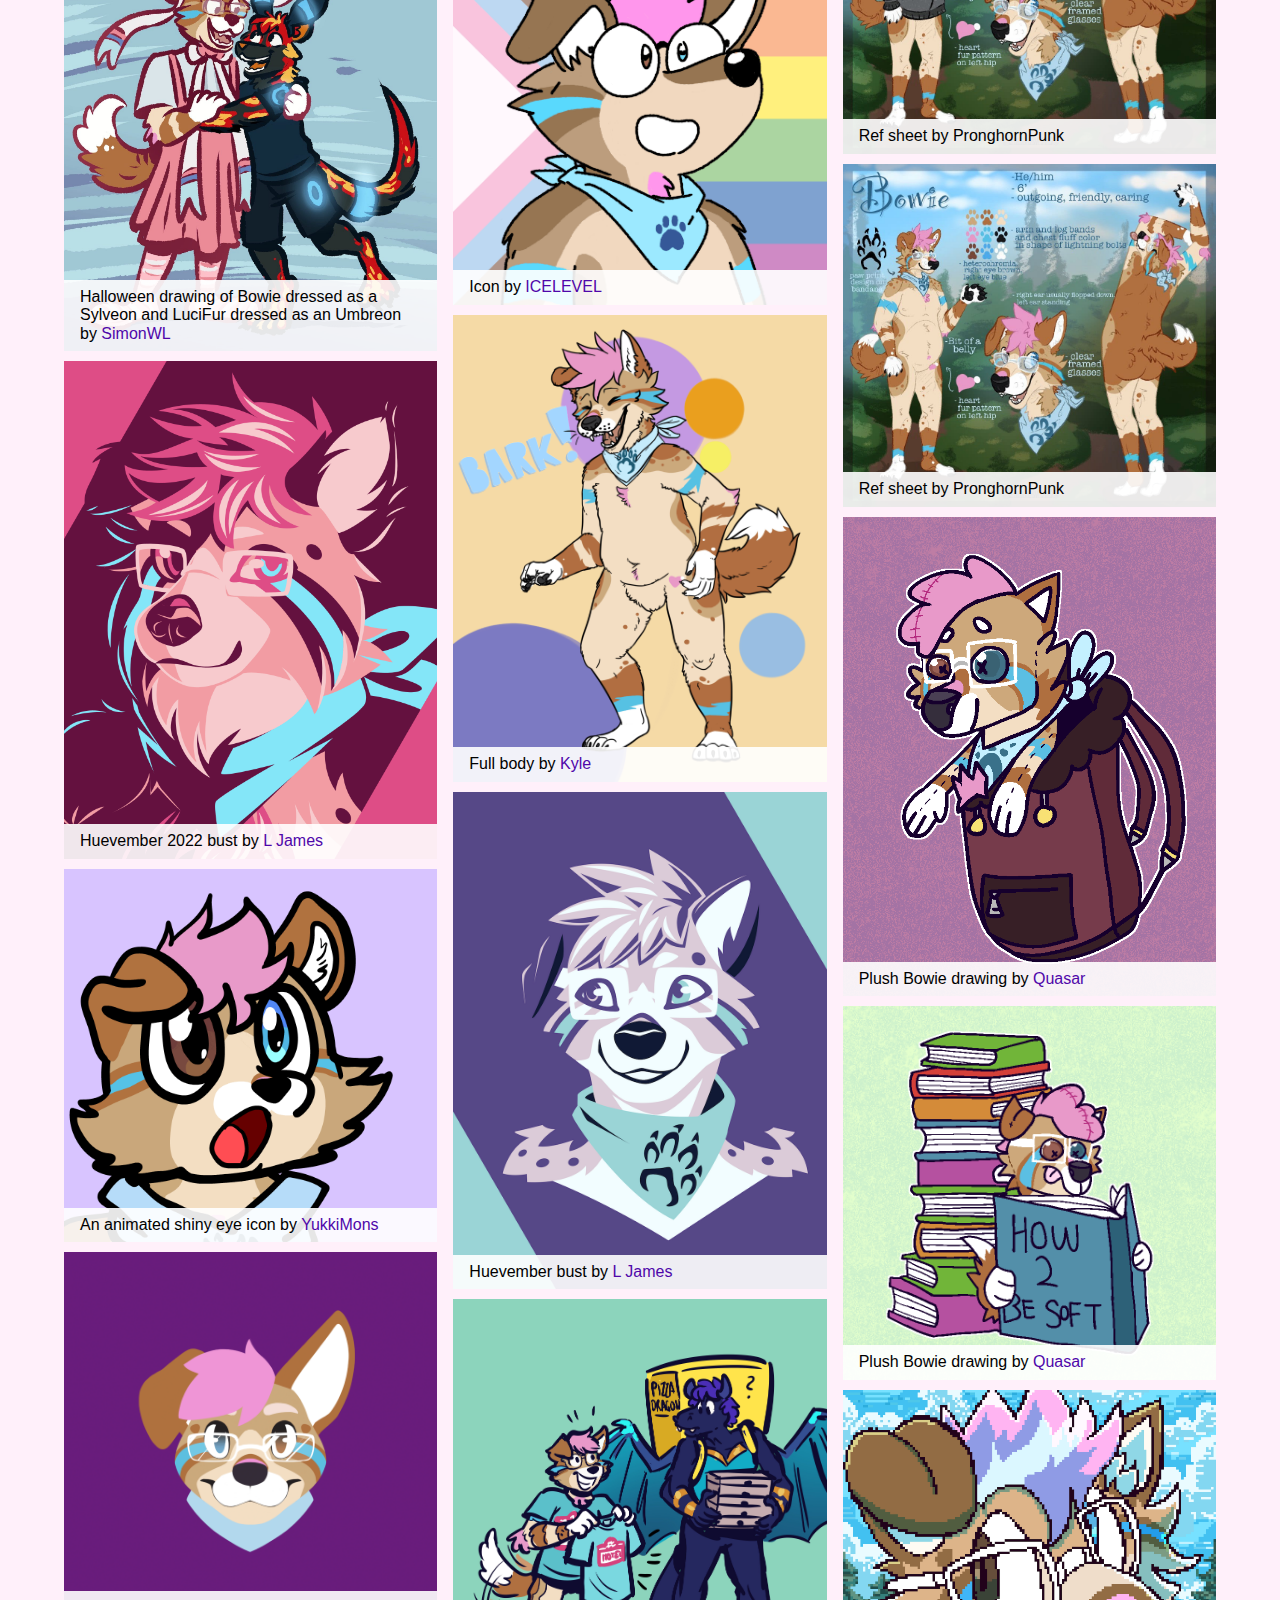
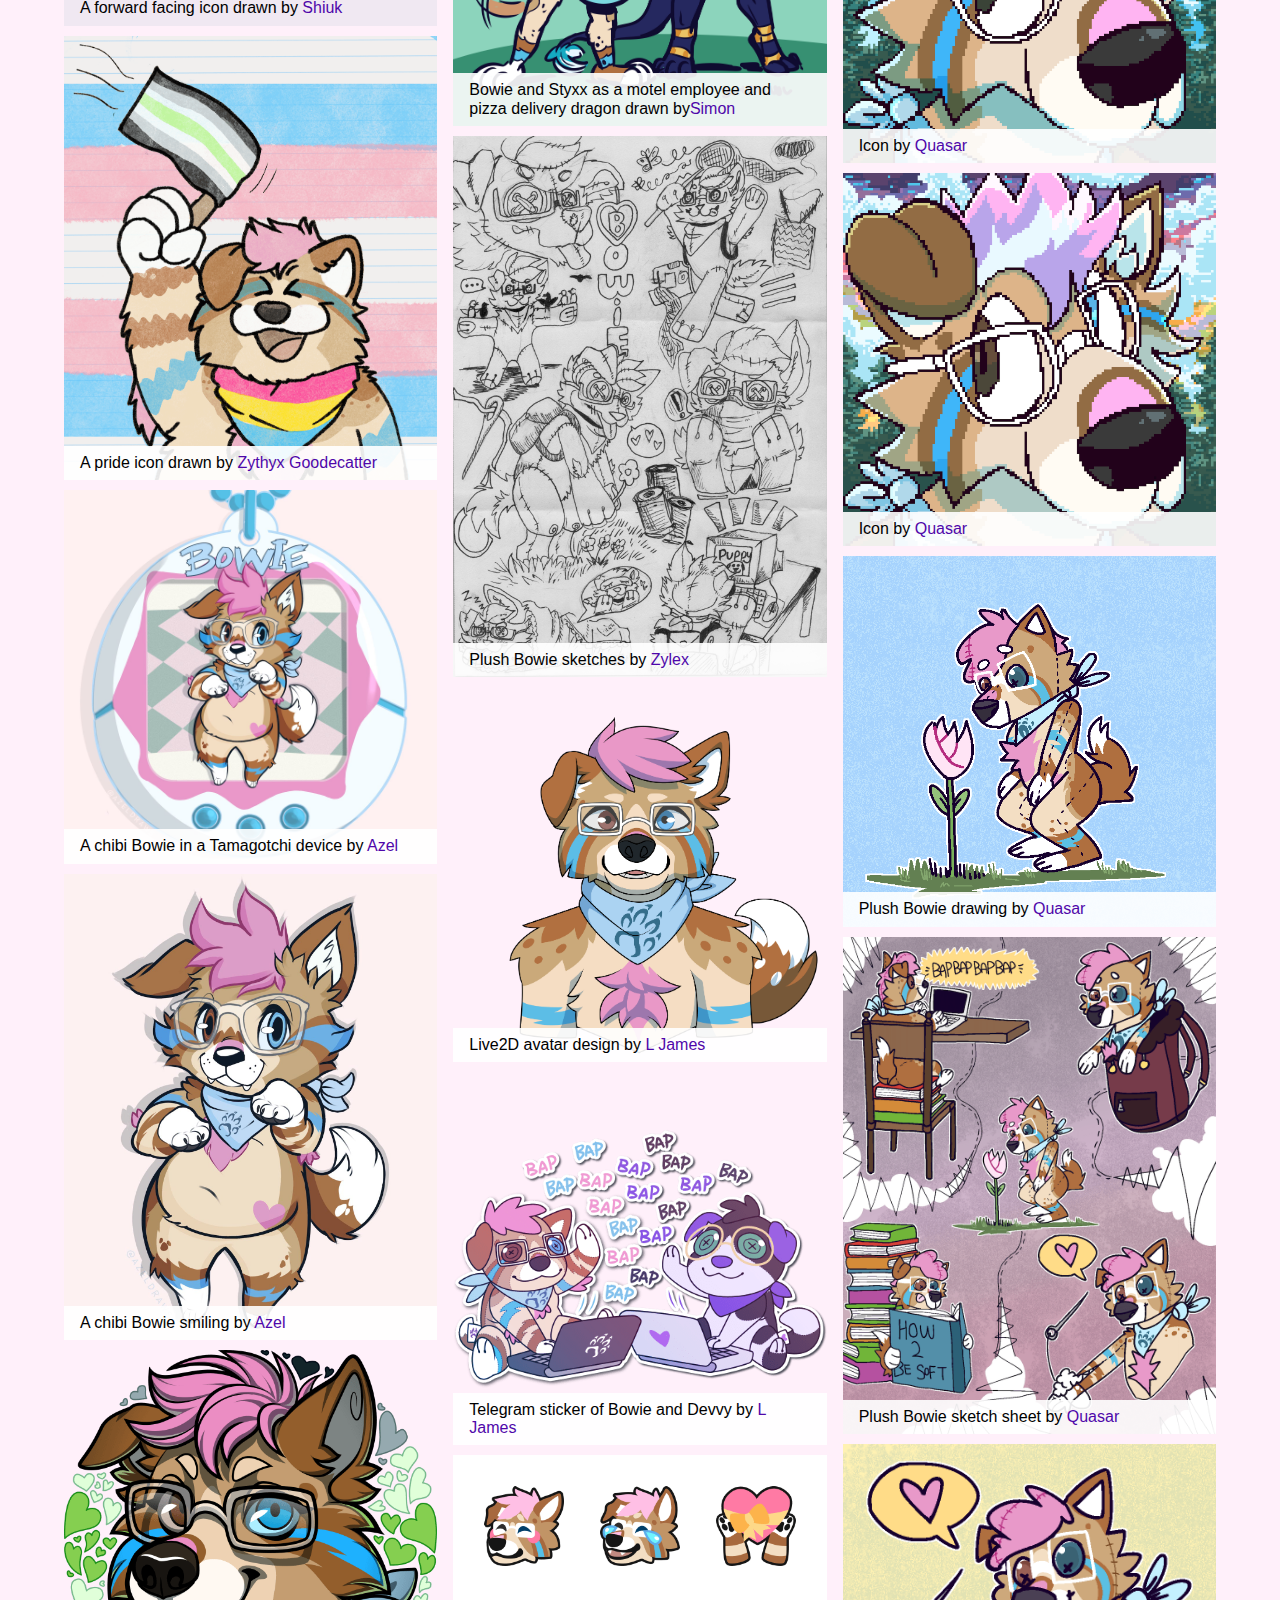
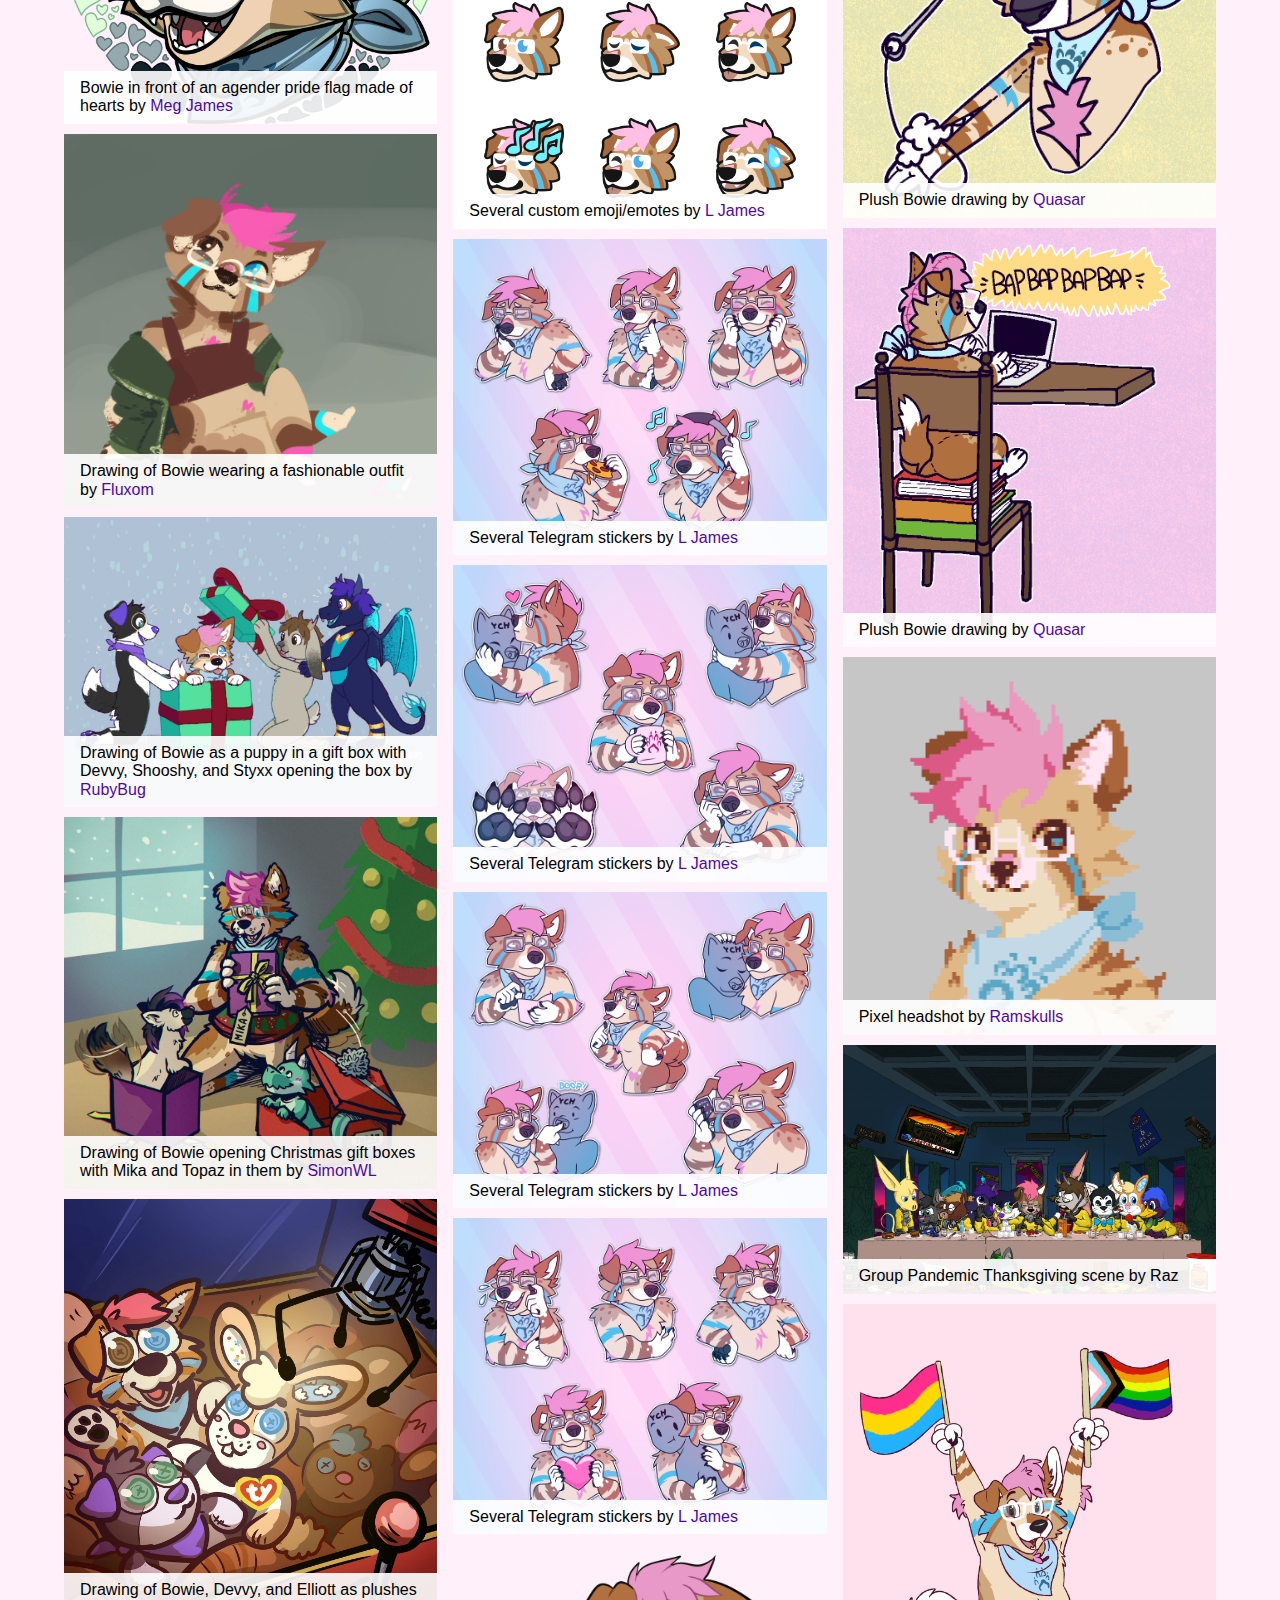
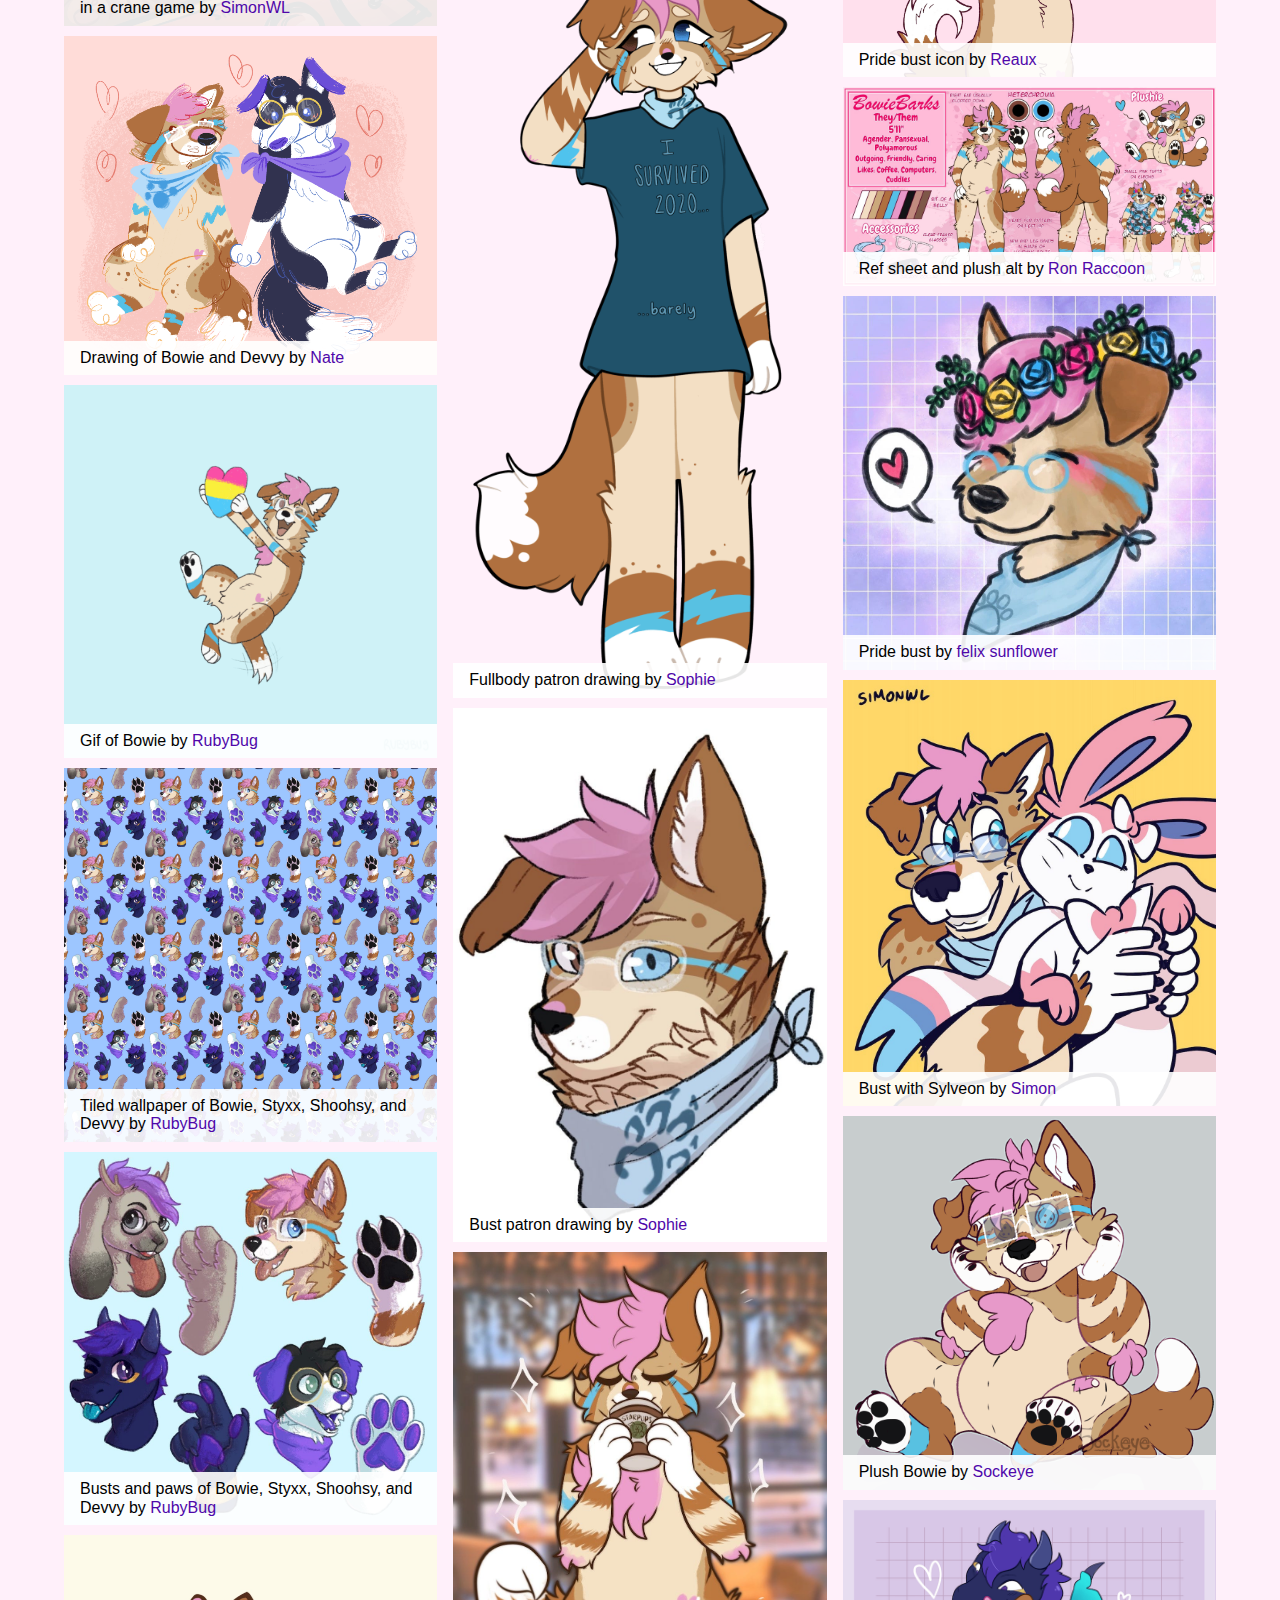
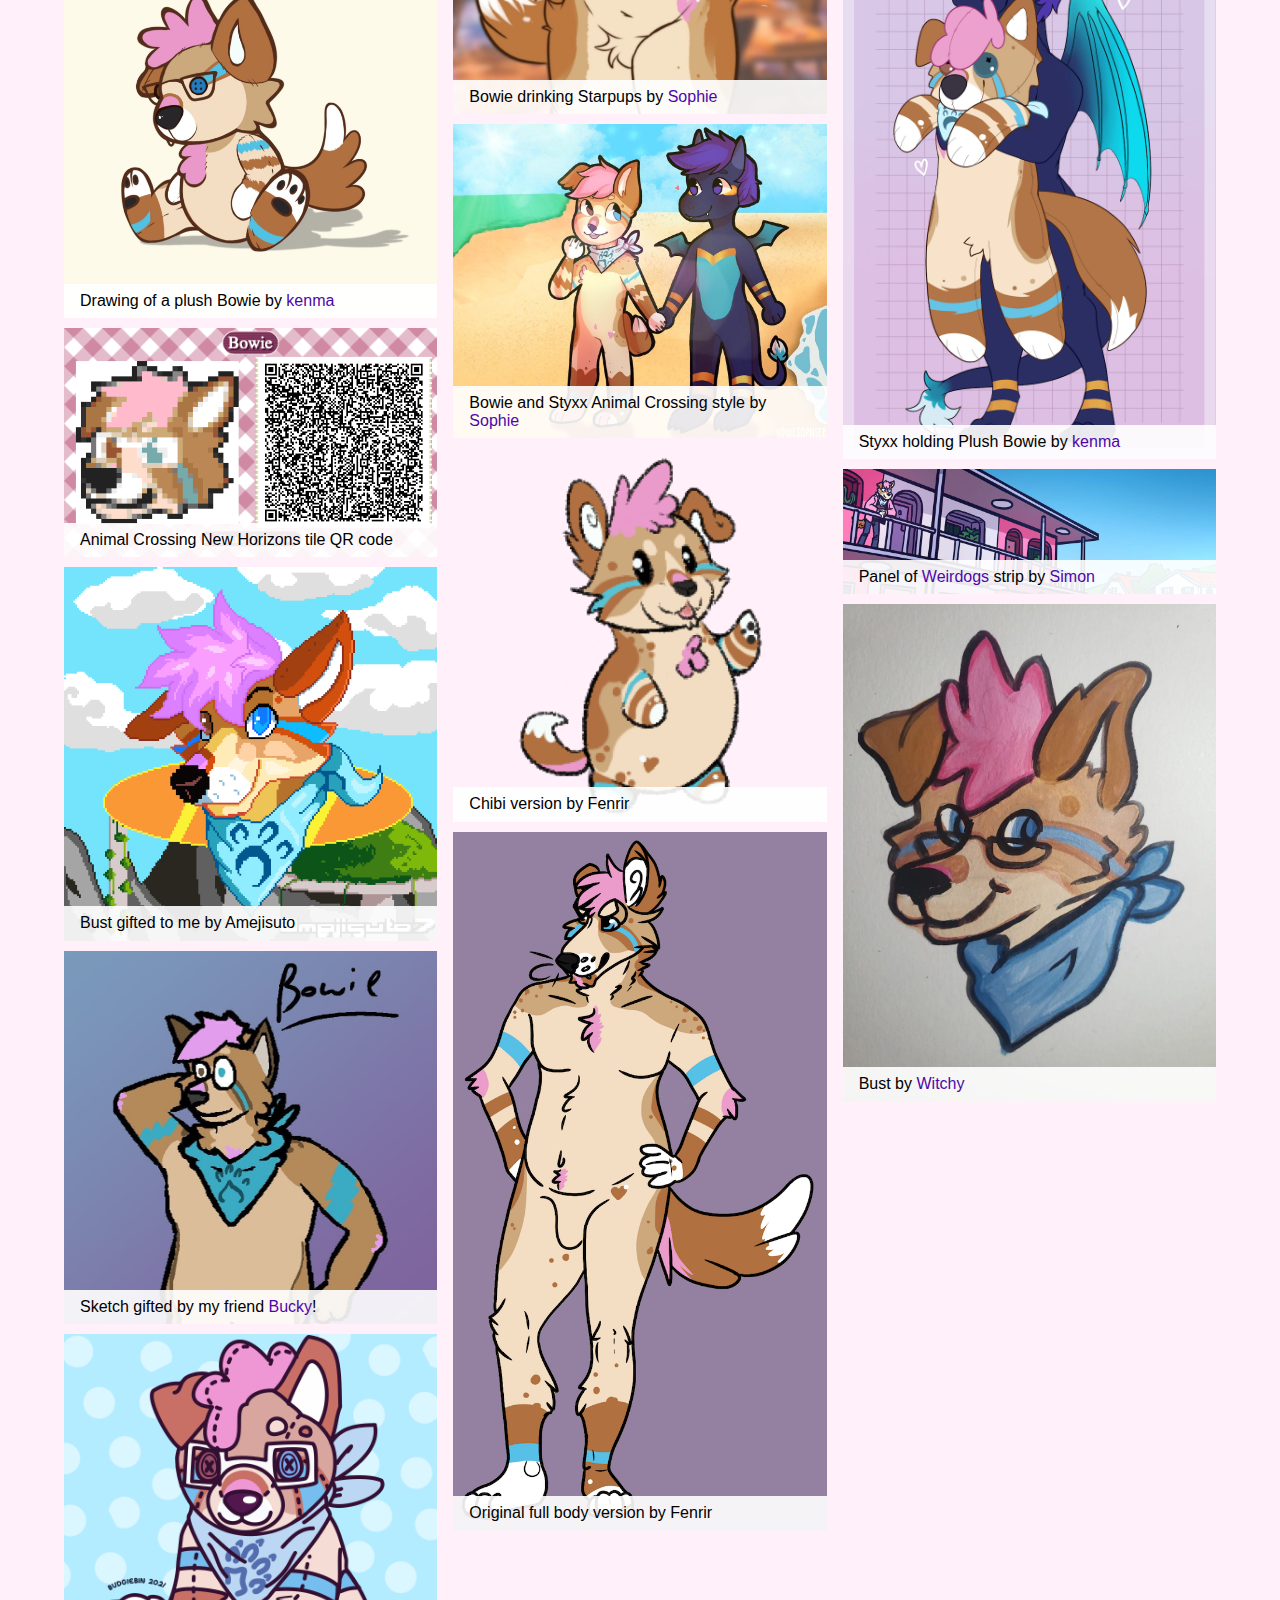
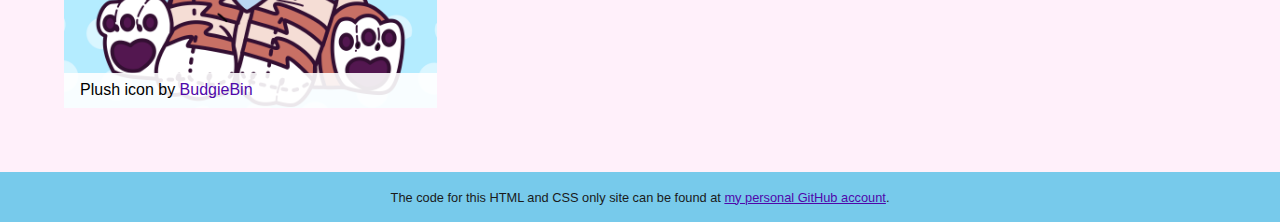
==== commit e41ae711: "adds two new pieces of art" ====
--- a/index.html
+++ b/index.html
@@ -80,6 +80,20 @@
 		</ol>
 
 		<ol class="gallery">
+			<li data-category="All Apps">
+				<figure>
+					<a href="#ljames-bowietuber-hold-eyes-open"><img src="images/ljames-bowietuber-hold-eyes-open.png" loading="lazy" alt="A pngtuber image of Bowie holding a pawbucks cup with an agender pride logo on it" /></a>
+					<a href="#_" id="ljames-bowietuber-hold-eyes-open" class="lightbox"><span style="background-image: url('images/ljames-bowietuber-hold-eyes-open.png');"></span></a>
+					<figcaption>A pngtuber image of Bowie holding a pawbucks cup with an agender pride logo on it by <a href="http://l-james.com/">L James</a></figcaption>
+				</figure>
+			</li>
+			<li data-category="All Partner">
+				<figure>
+					<a href="#JokiArt-Mattie-Partner"><img src="images/JokiArt-Mattie-Partner.png" loading="lazy" alt="Mattie and her partners, including Bowie" /></a>
+					<a href="#_" id="JokiArt-Mattie-Partner" class="lightbox"><span style="background-image: url('images/JokiArt-Mattie-Partner.png');"></span></a>
+					<figcaption>Mattie and her partners, including Bowie by Joki Art</figcaption>
+				</figure>
+			</li>
 			<li data-category="All ">
 				<figure>
 					<a href="#mithmeoi"><img src="images/mithmeoi.png" loading="lazy" alt="Bowie smiling and looking up and to the right while holding a StarPups coffee with whipped cream" /></a>
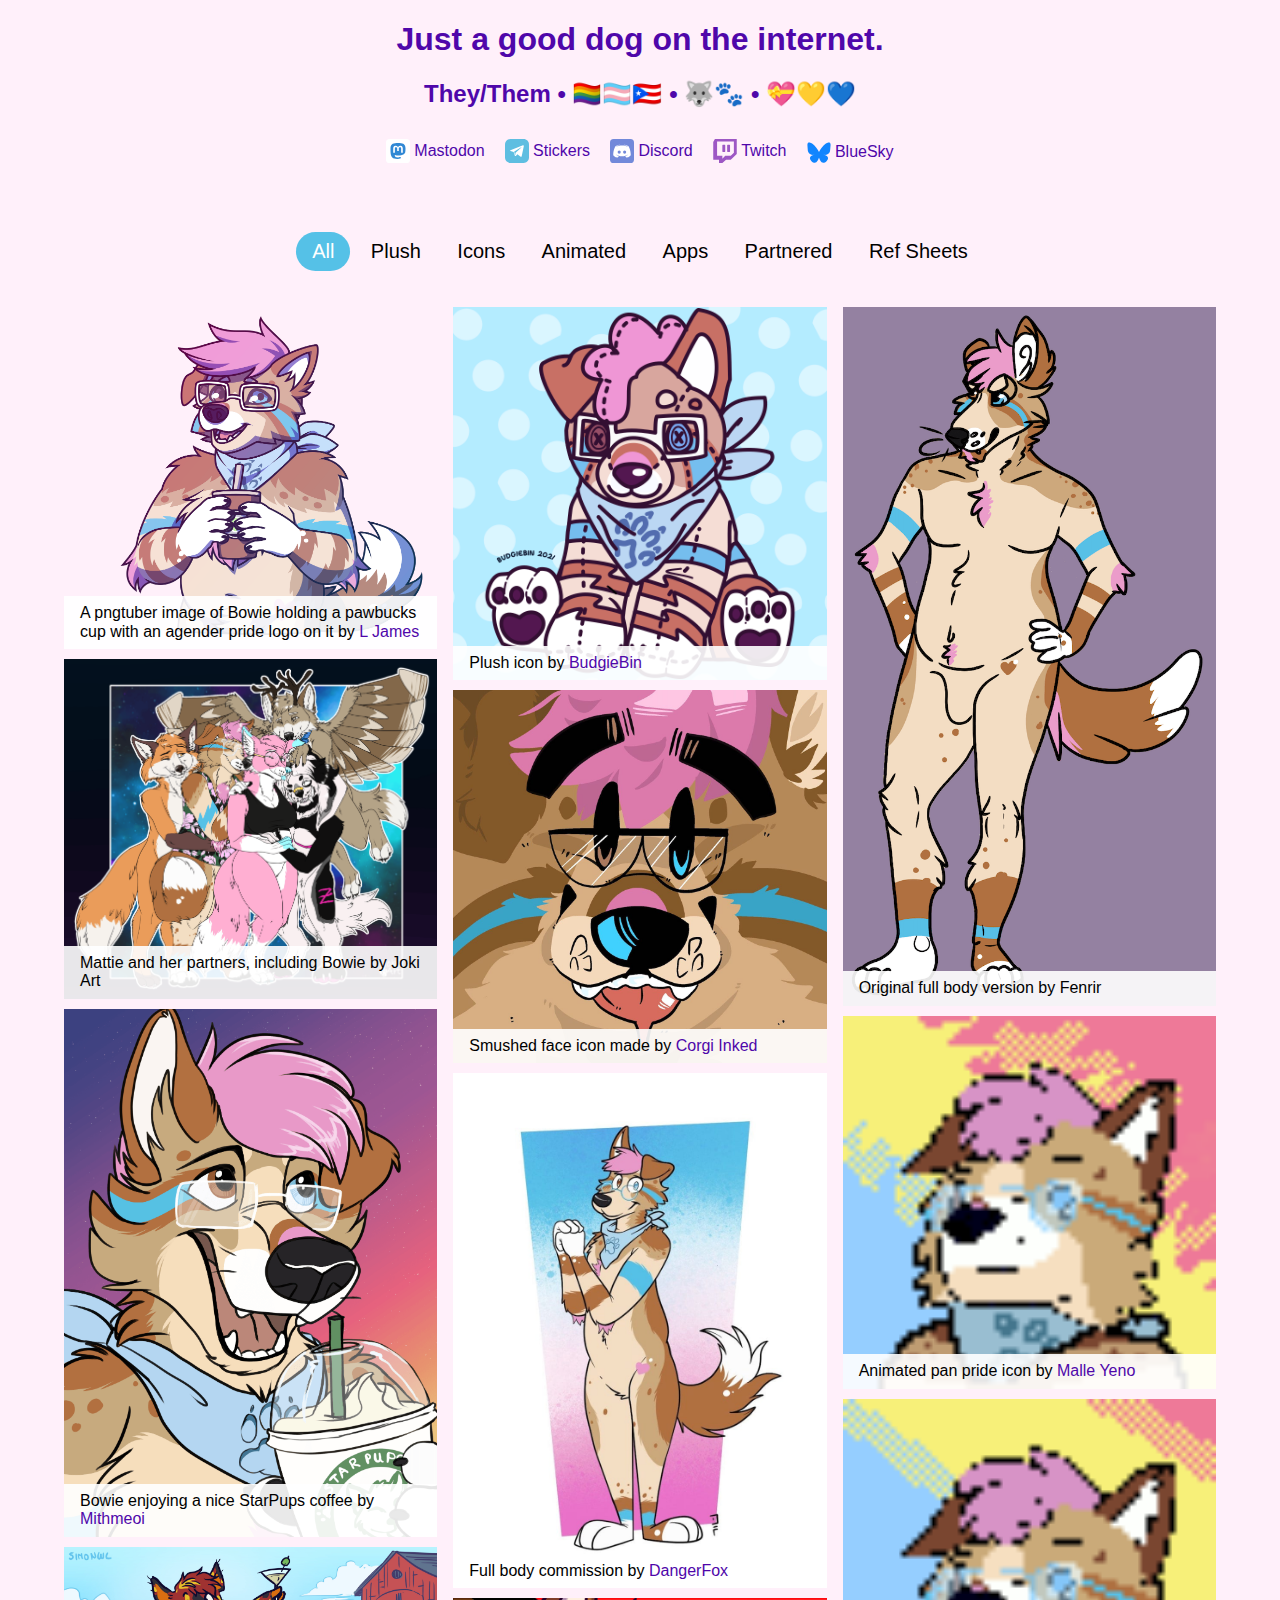
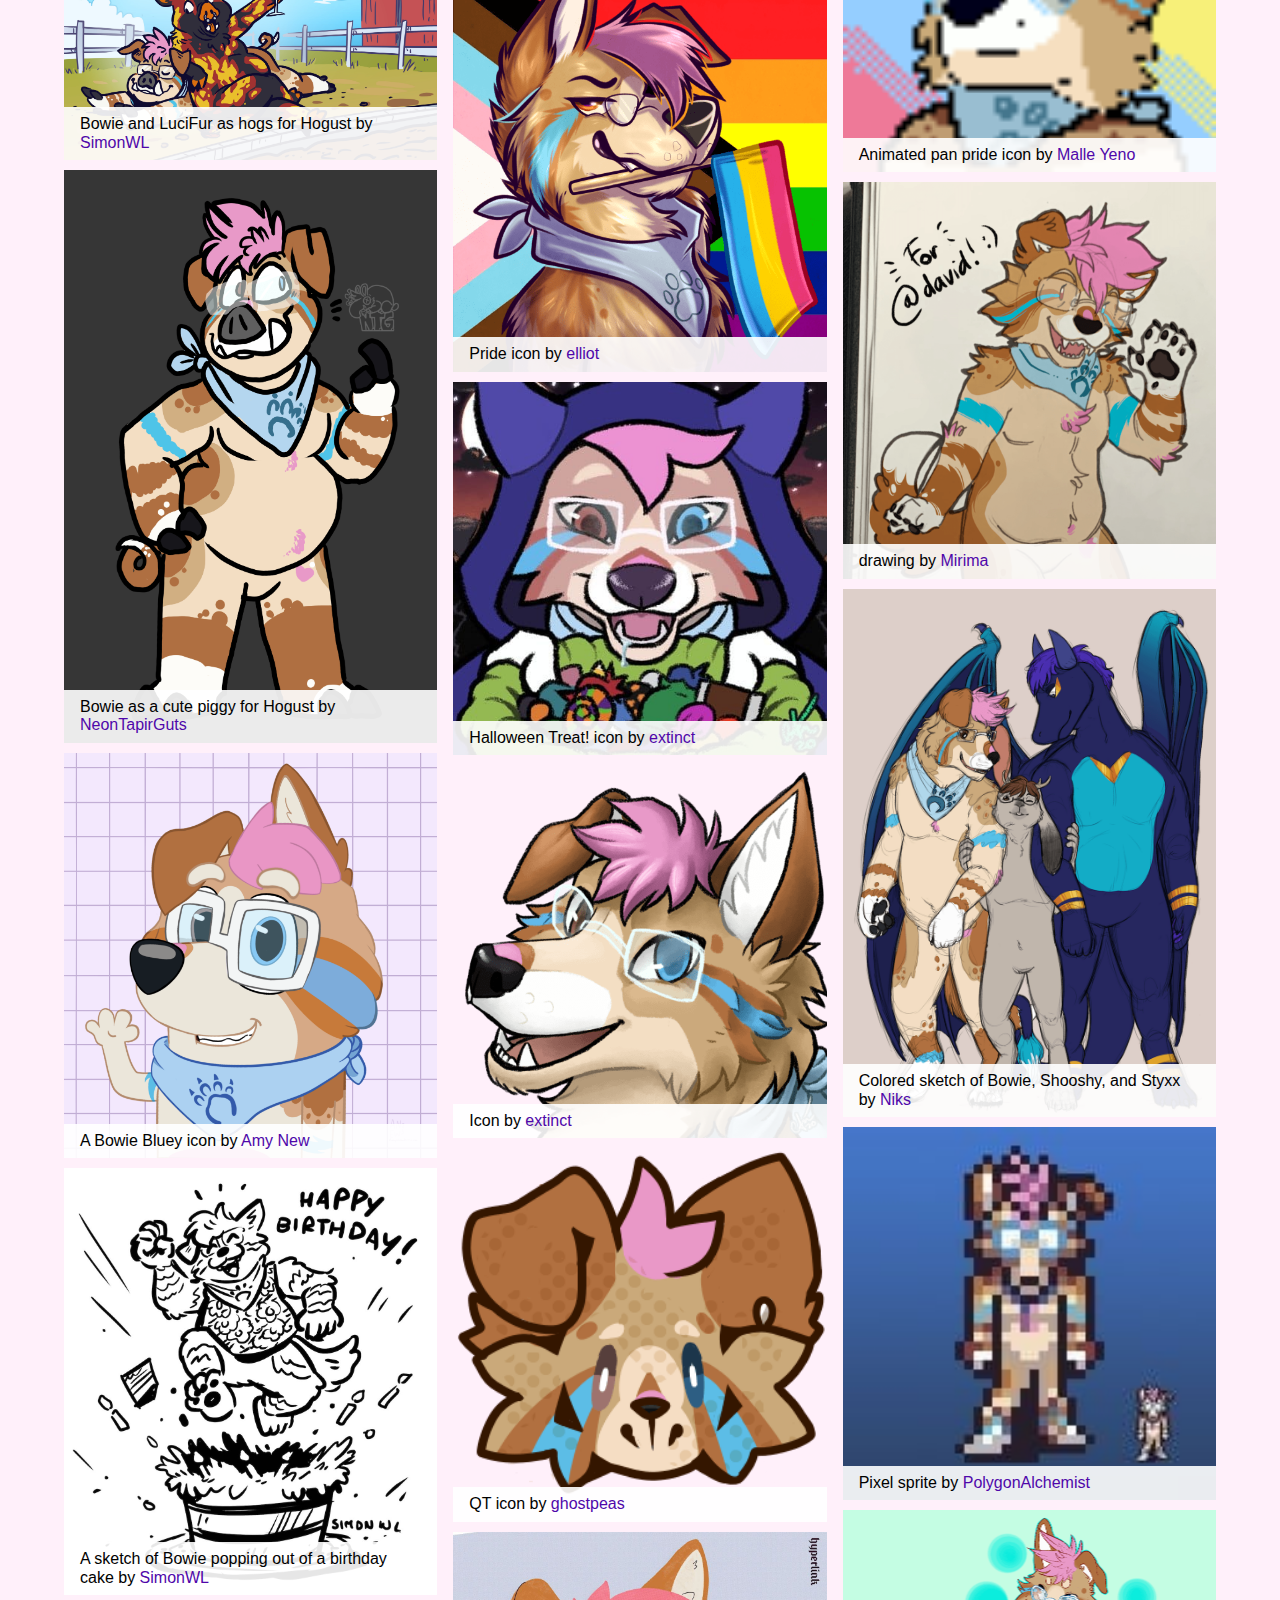
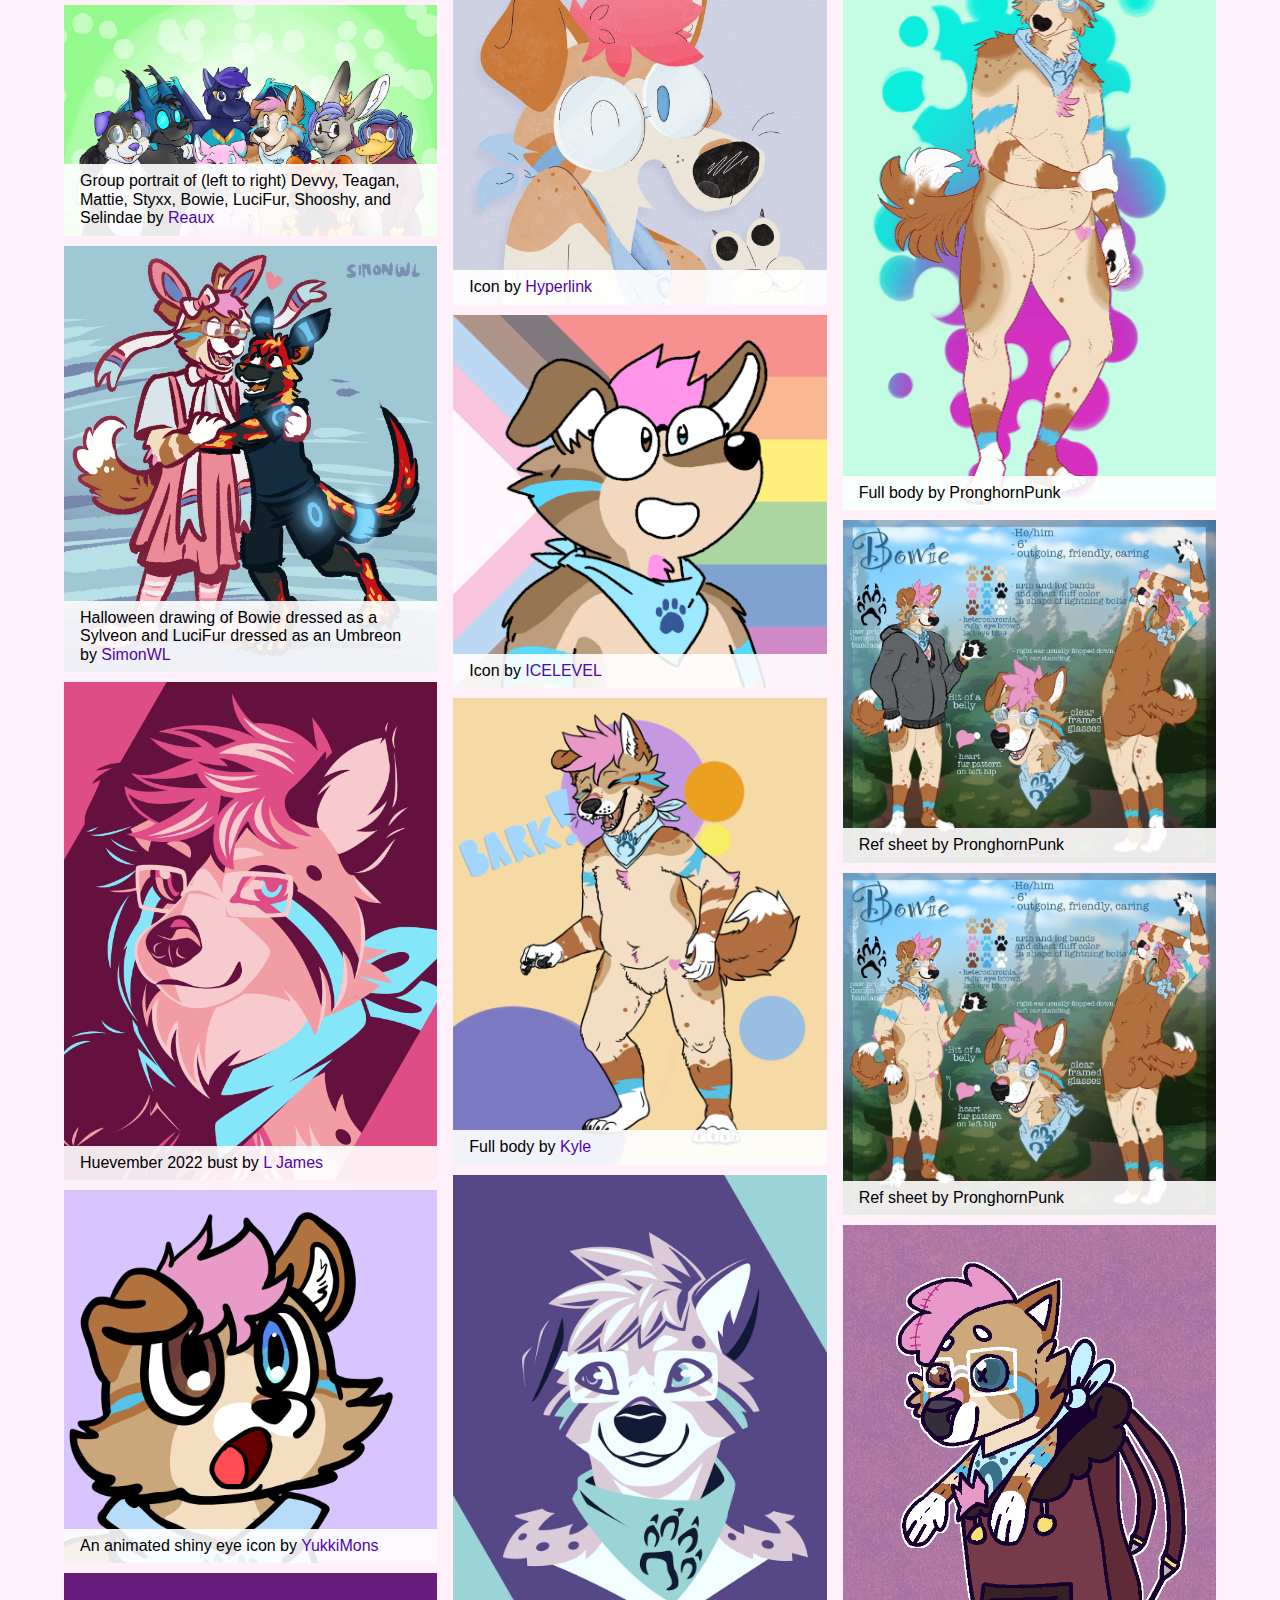
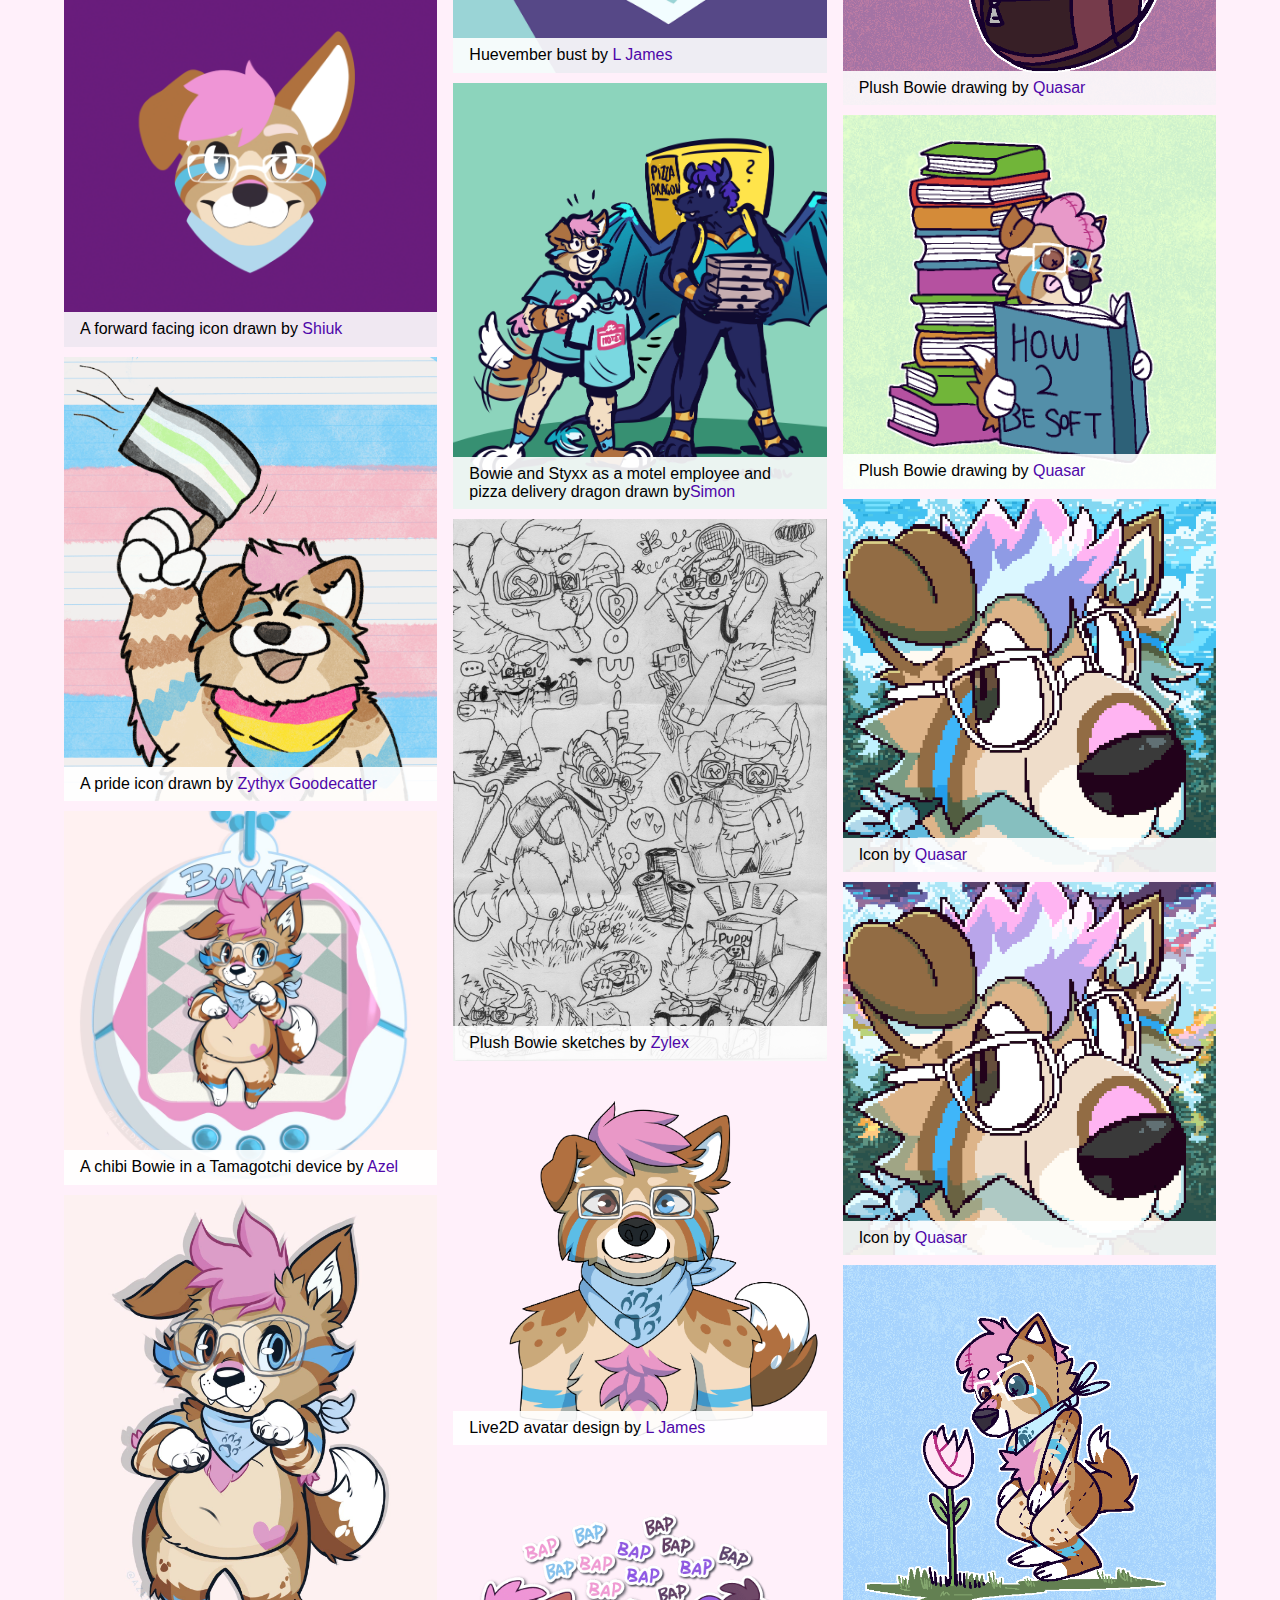
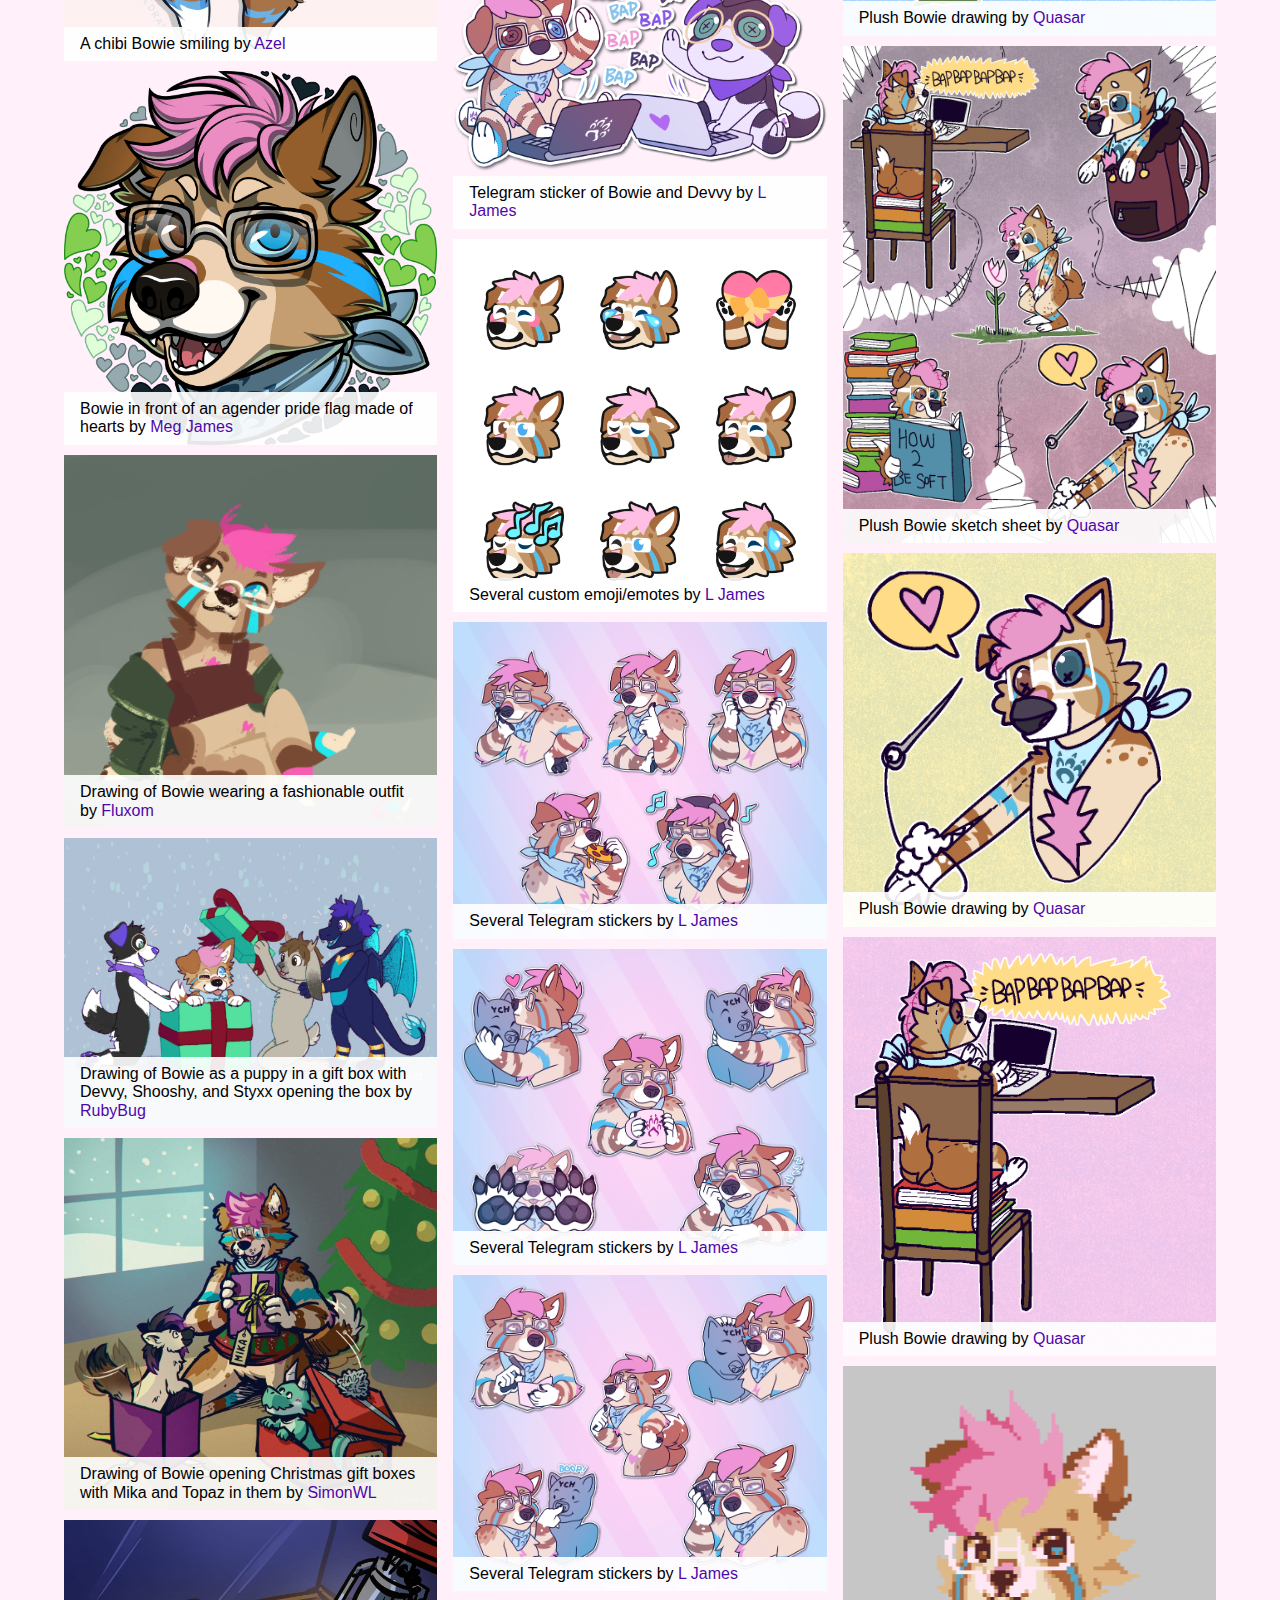
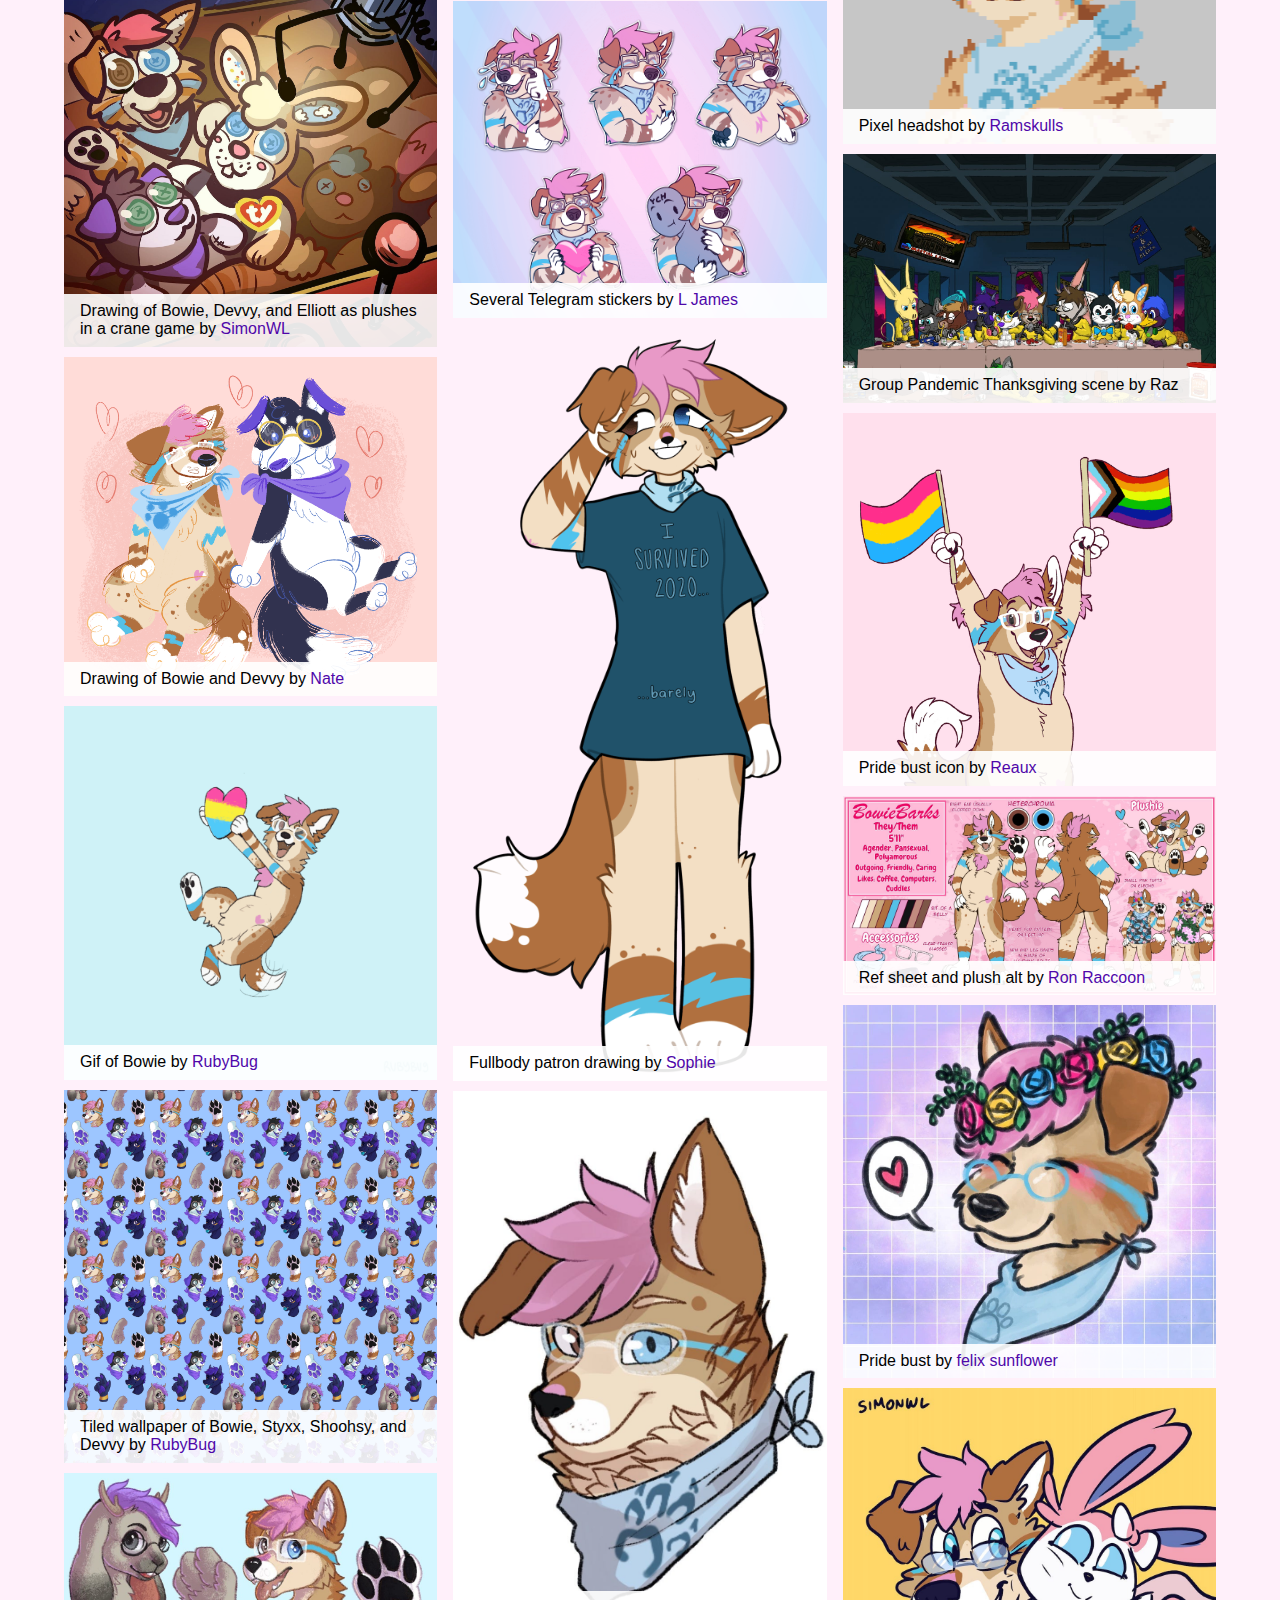
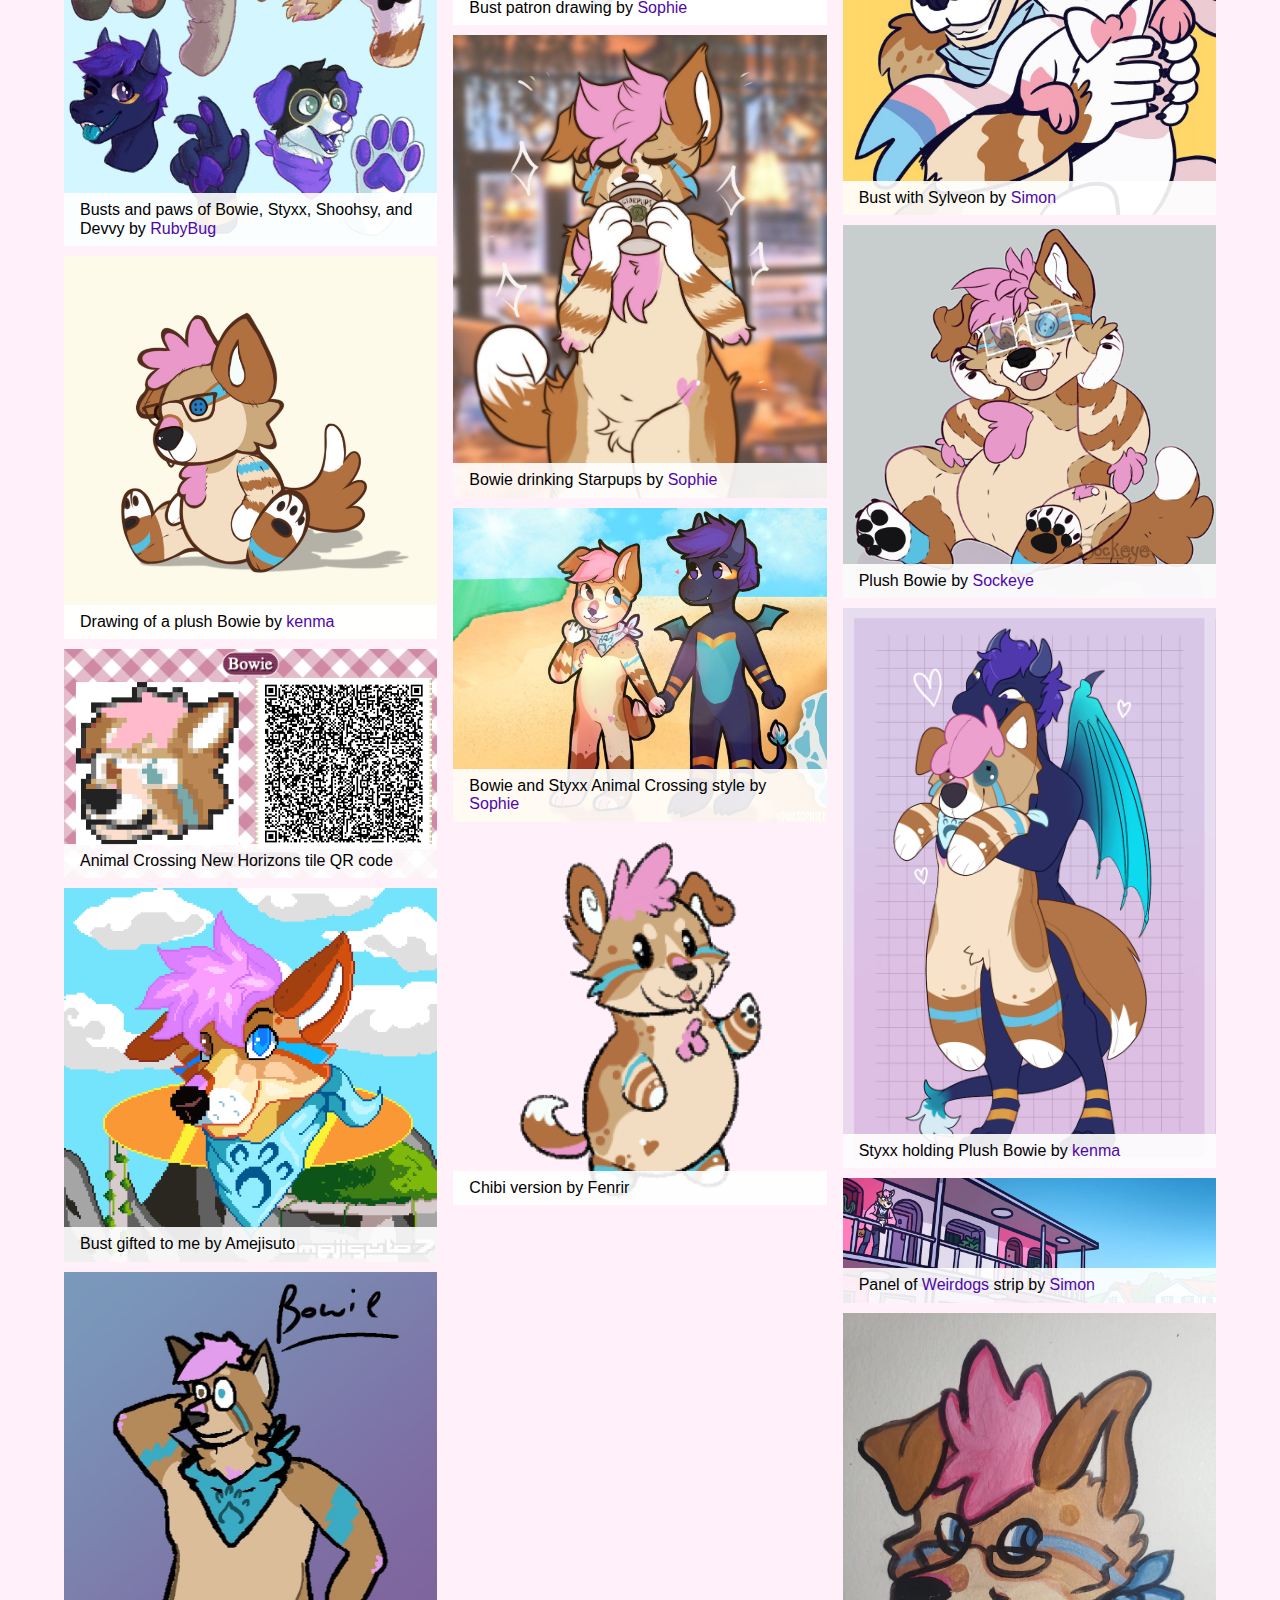
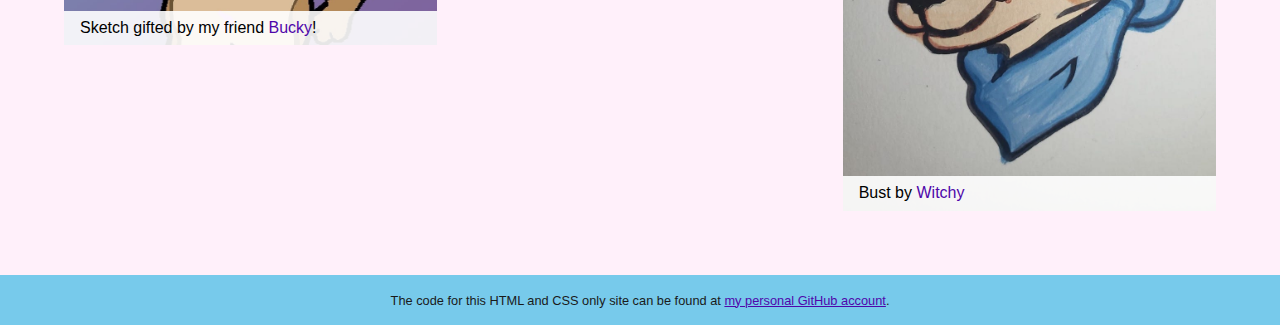
==== commit c7f0843f: "fixes broken image URL" ====
--- a/index.html
+++ b/index.html
@@ -89,8 +89,8 @@
 			</li>
 			<li data-category="All Partner">
 				<figure>
-					<a href="#JokiArt-Mattie-Partner"><img src="images/JokiArt-Mattie-Partner.png" loading="lazy" alt="Mattie and her partners, including Bowie" /></a>
-					<a href="#_" id="JokiArt-Mattie-Partner" class="lightbox"><span style="background-image: url('images/JokiArt-Mattie-Partner.png');"></span></a>
+					<a href="#JokiArt-Mattie-Partners"><img src="images/JokiArt-Mattie-Partners.png" loading="lazy" alt="Mattie and her partners, including Bowie" /></a>
+					<a href="#_" id="JokiArt-Mattie-Partners" class="lightbox"><span style="background-image: url('images/JokiArt-Mattie-Partners.png');"></span></a>
 					<figcaption>Mattie and her partners, including Bowie by Joki Art</figcaption>
 				</figure>
 			</li>
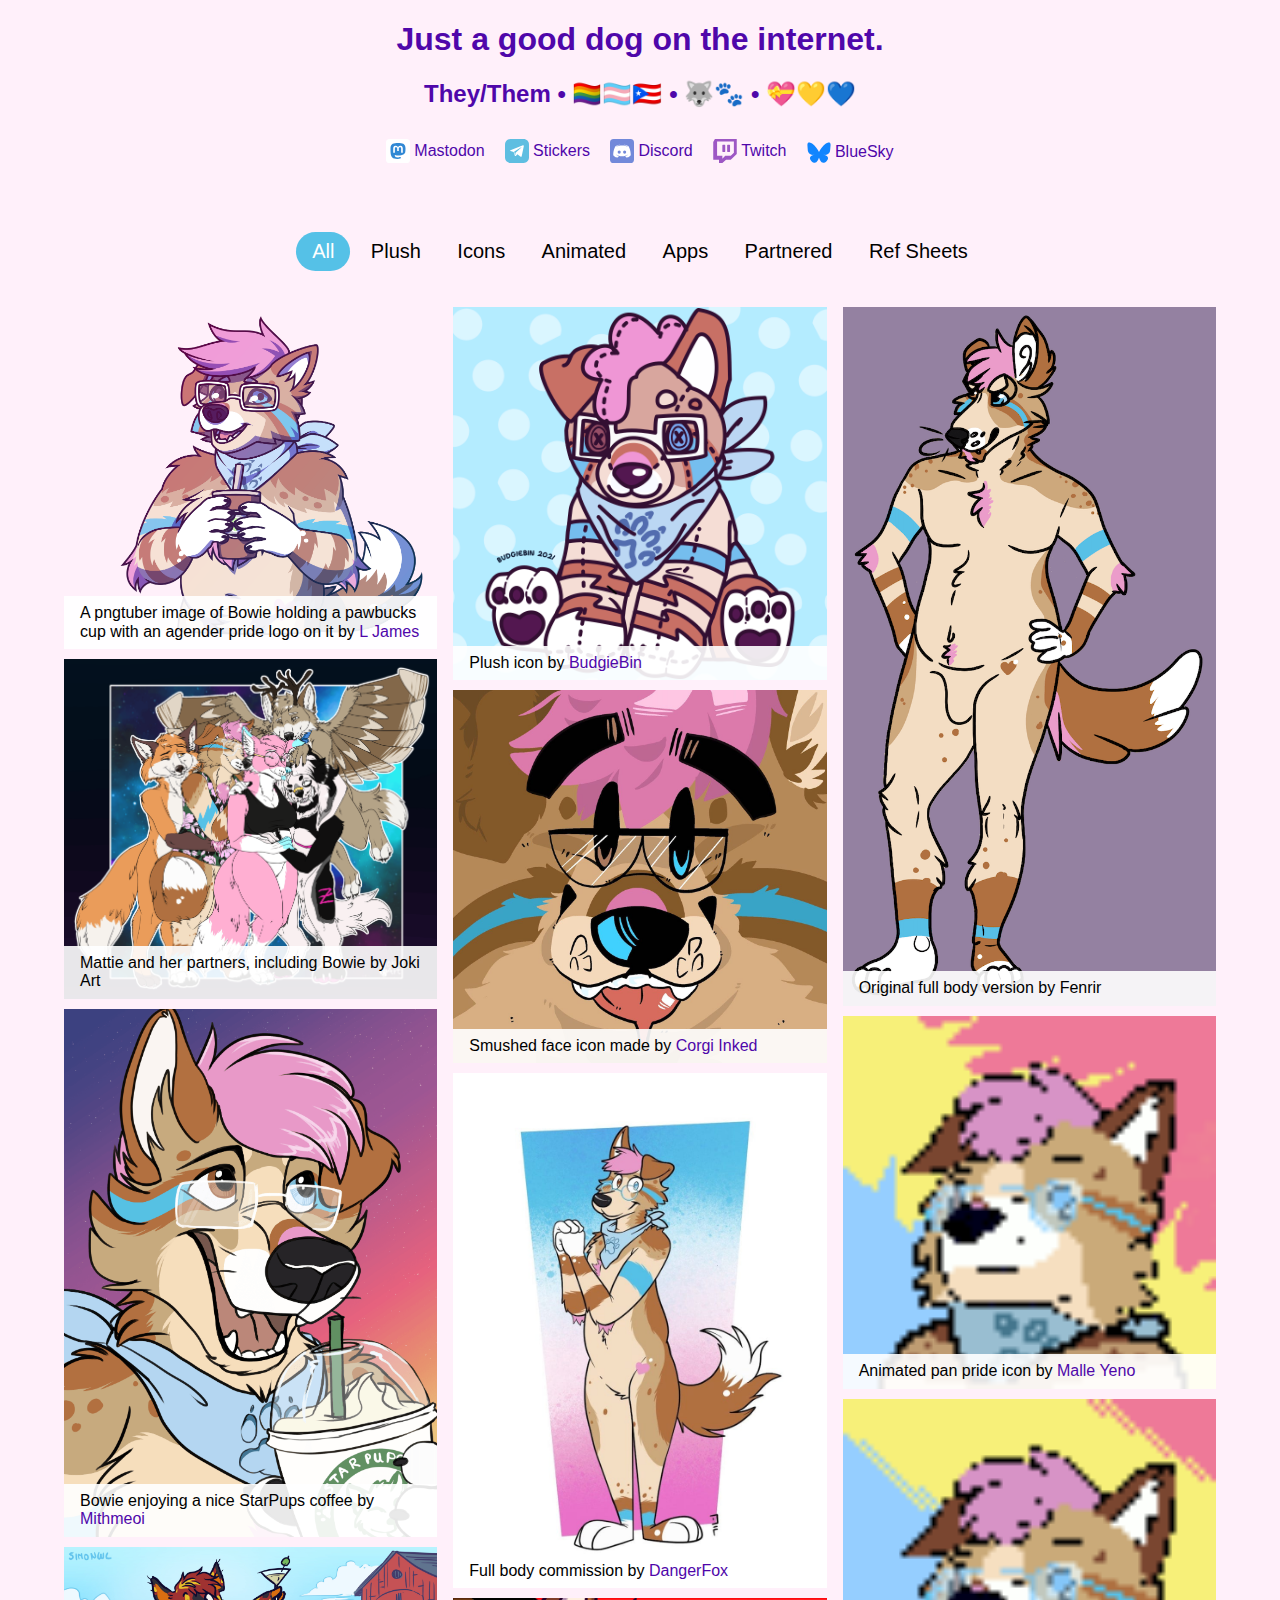
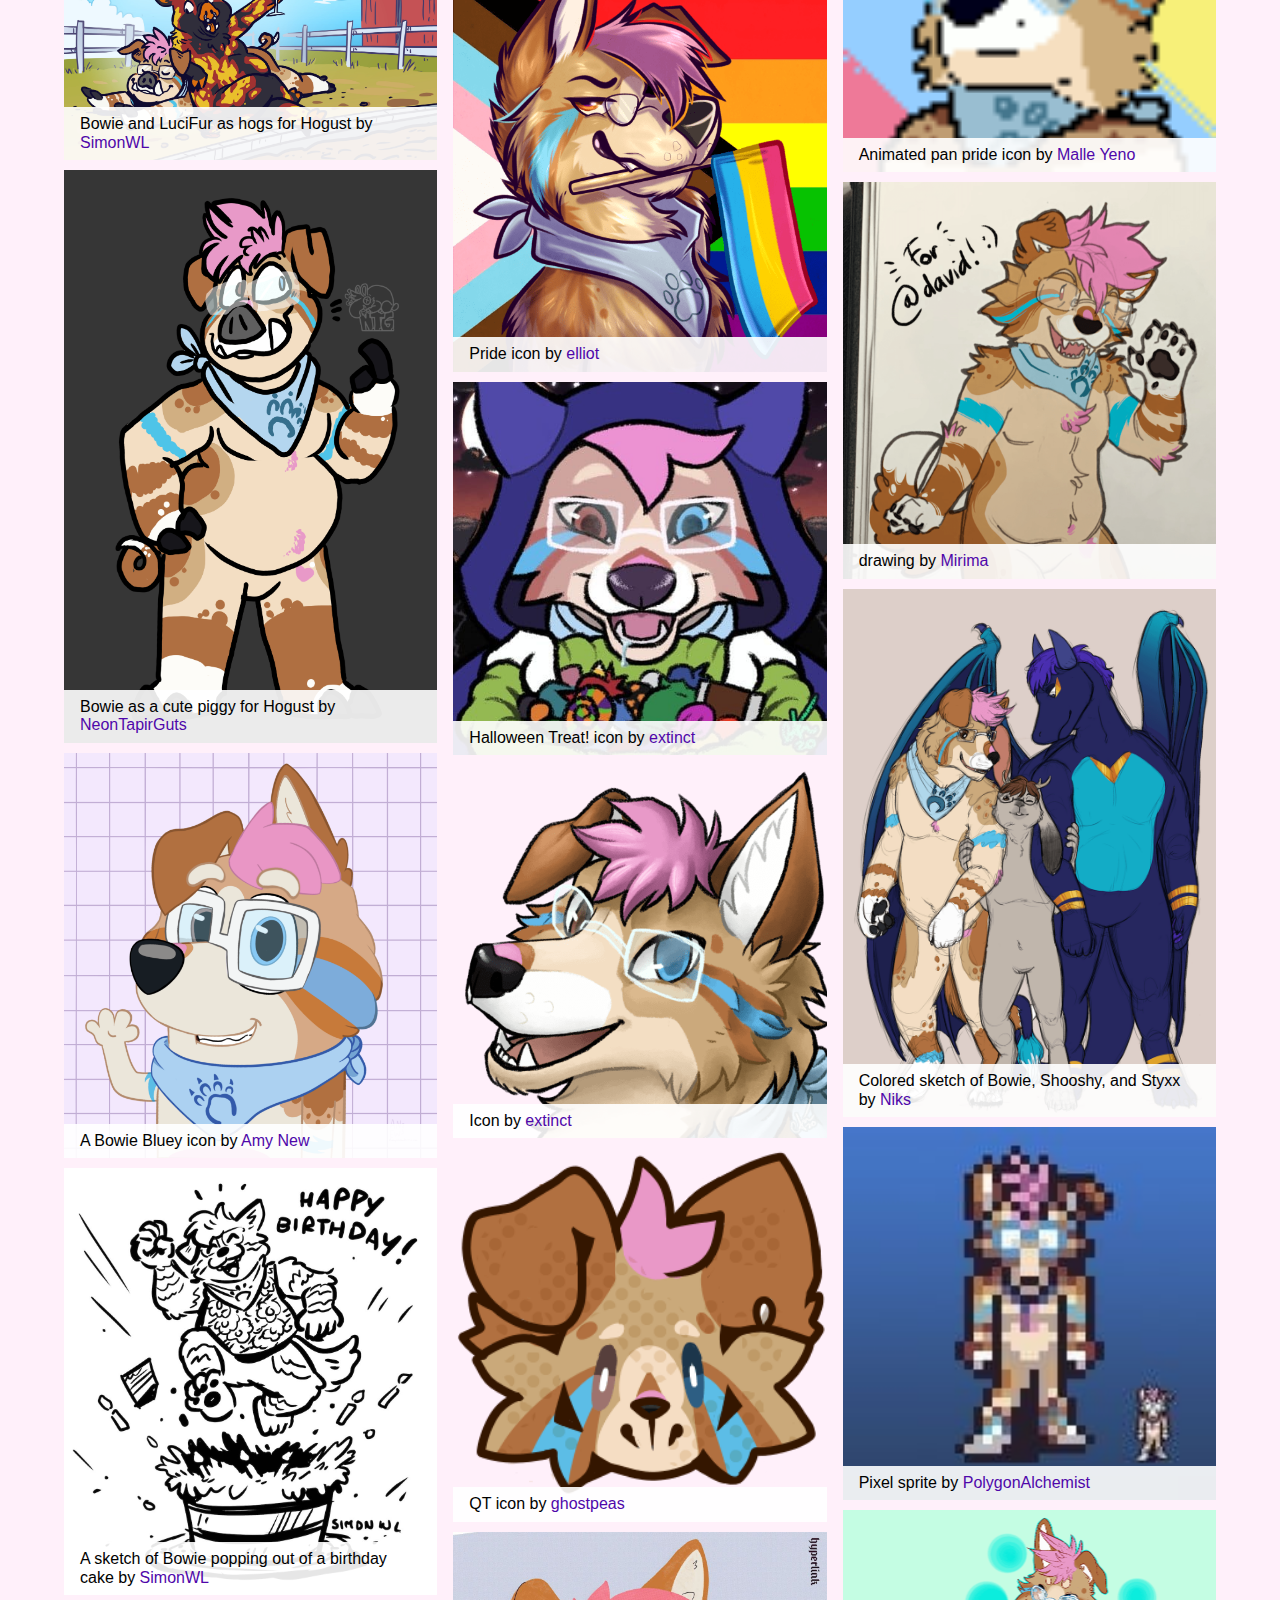
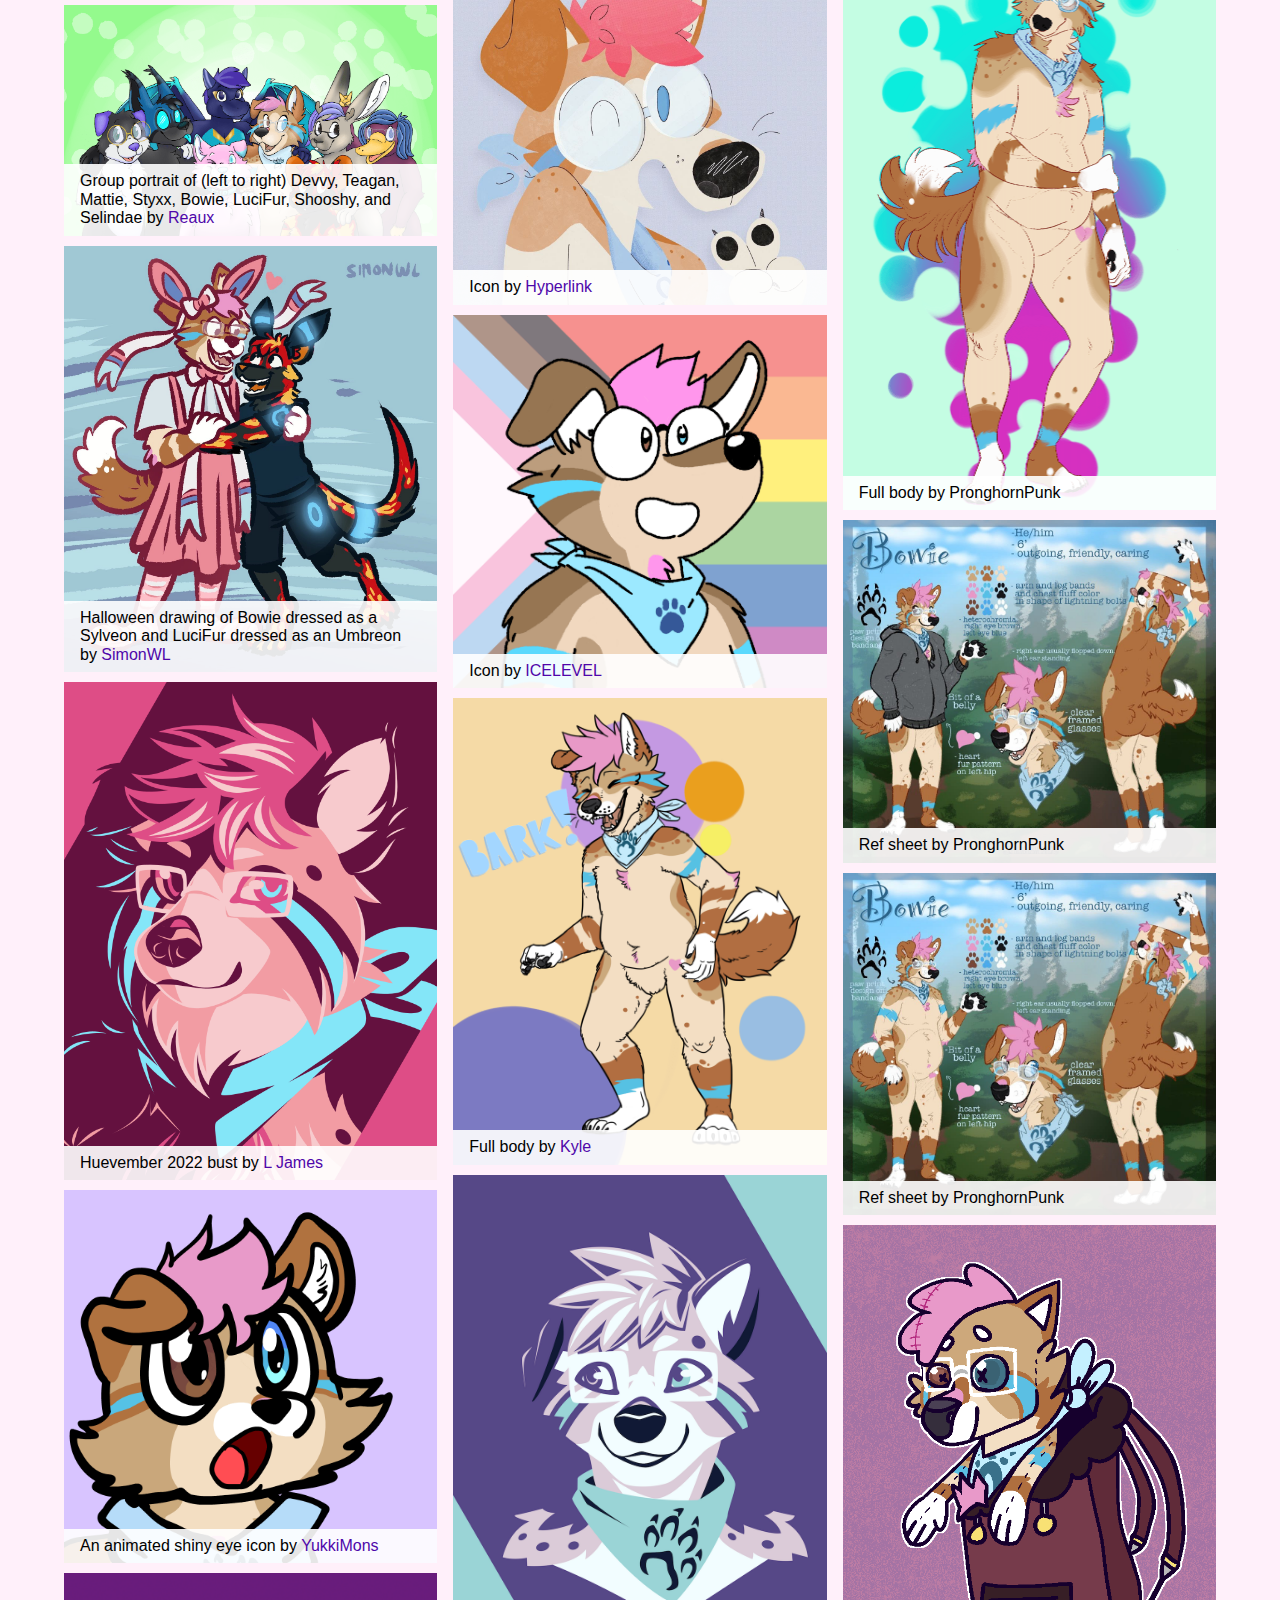
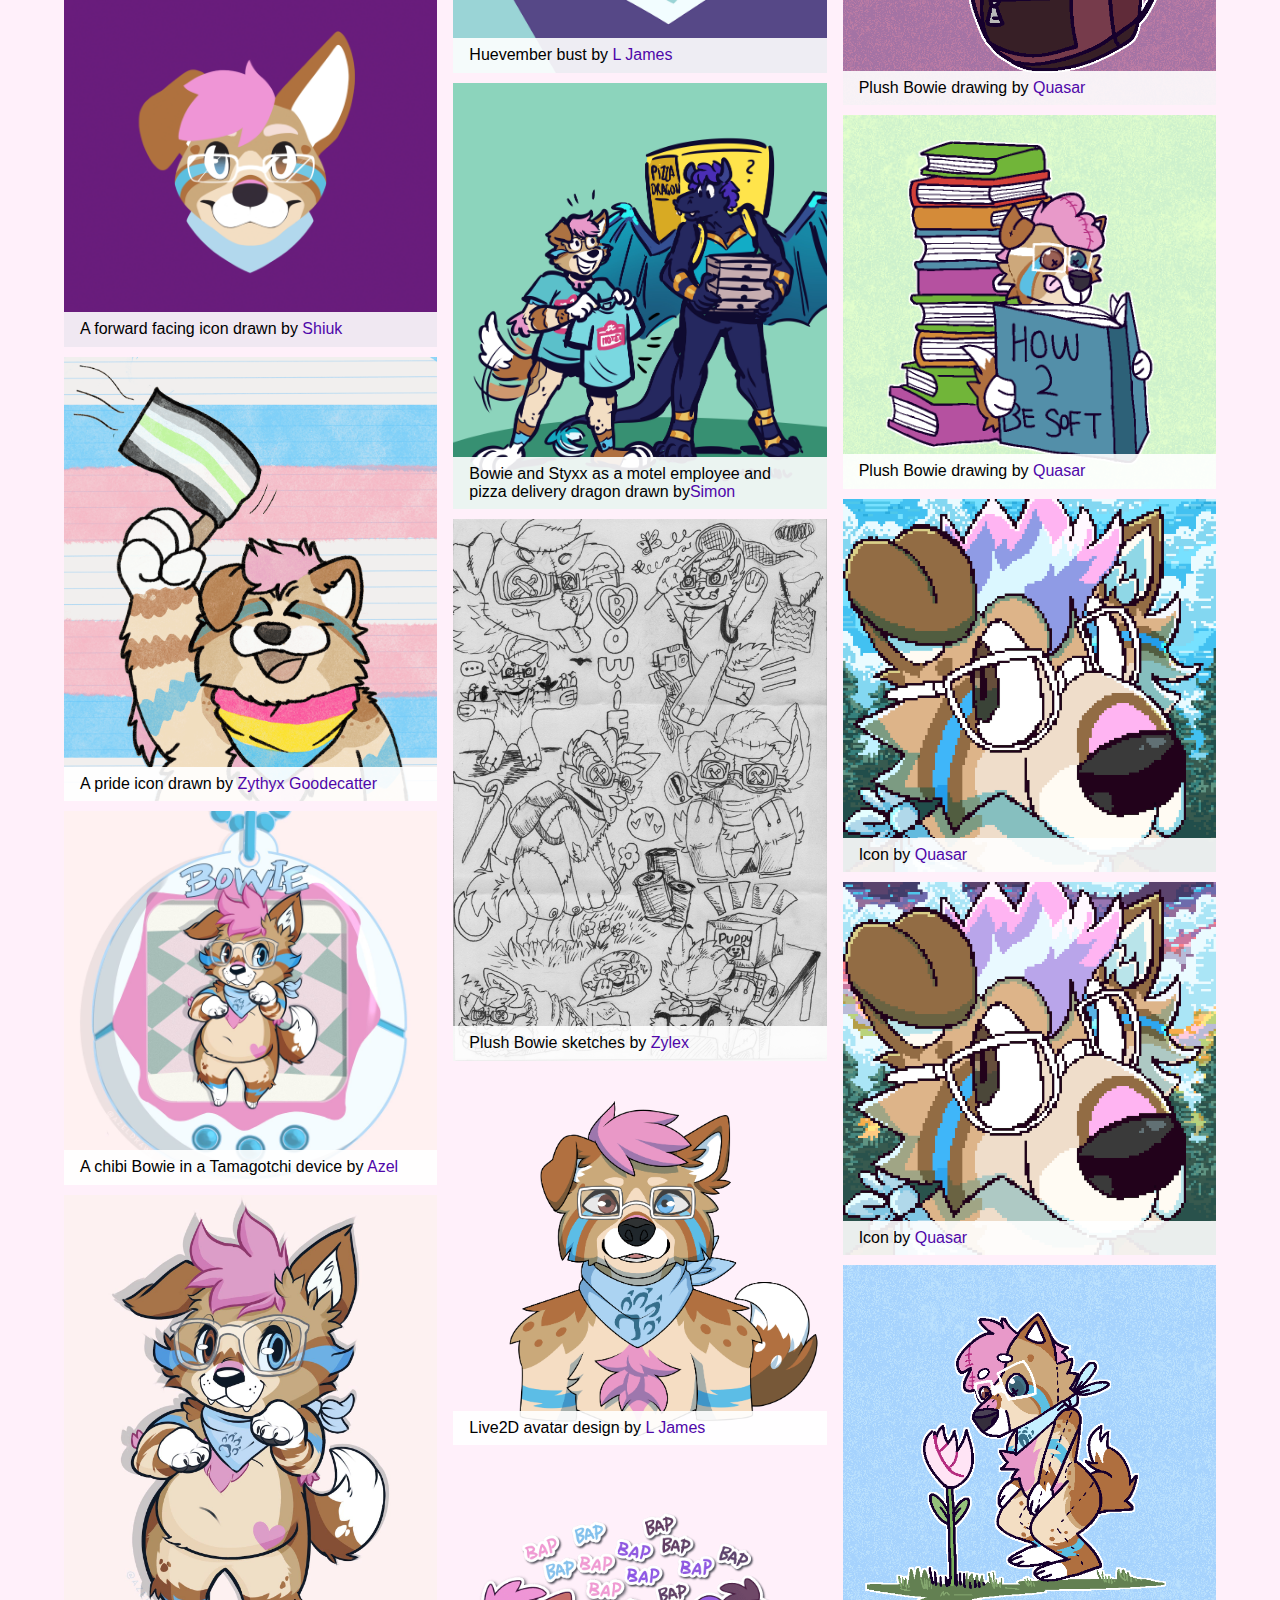
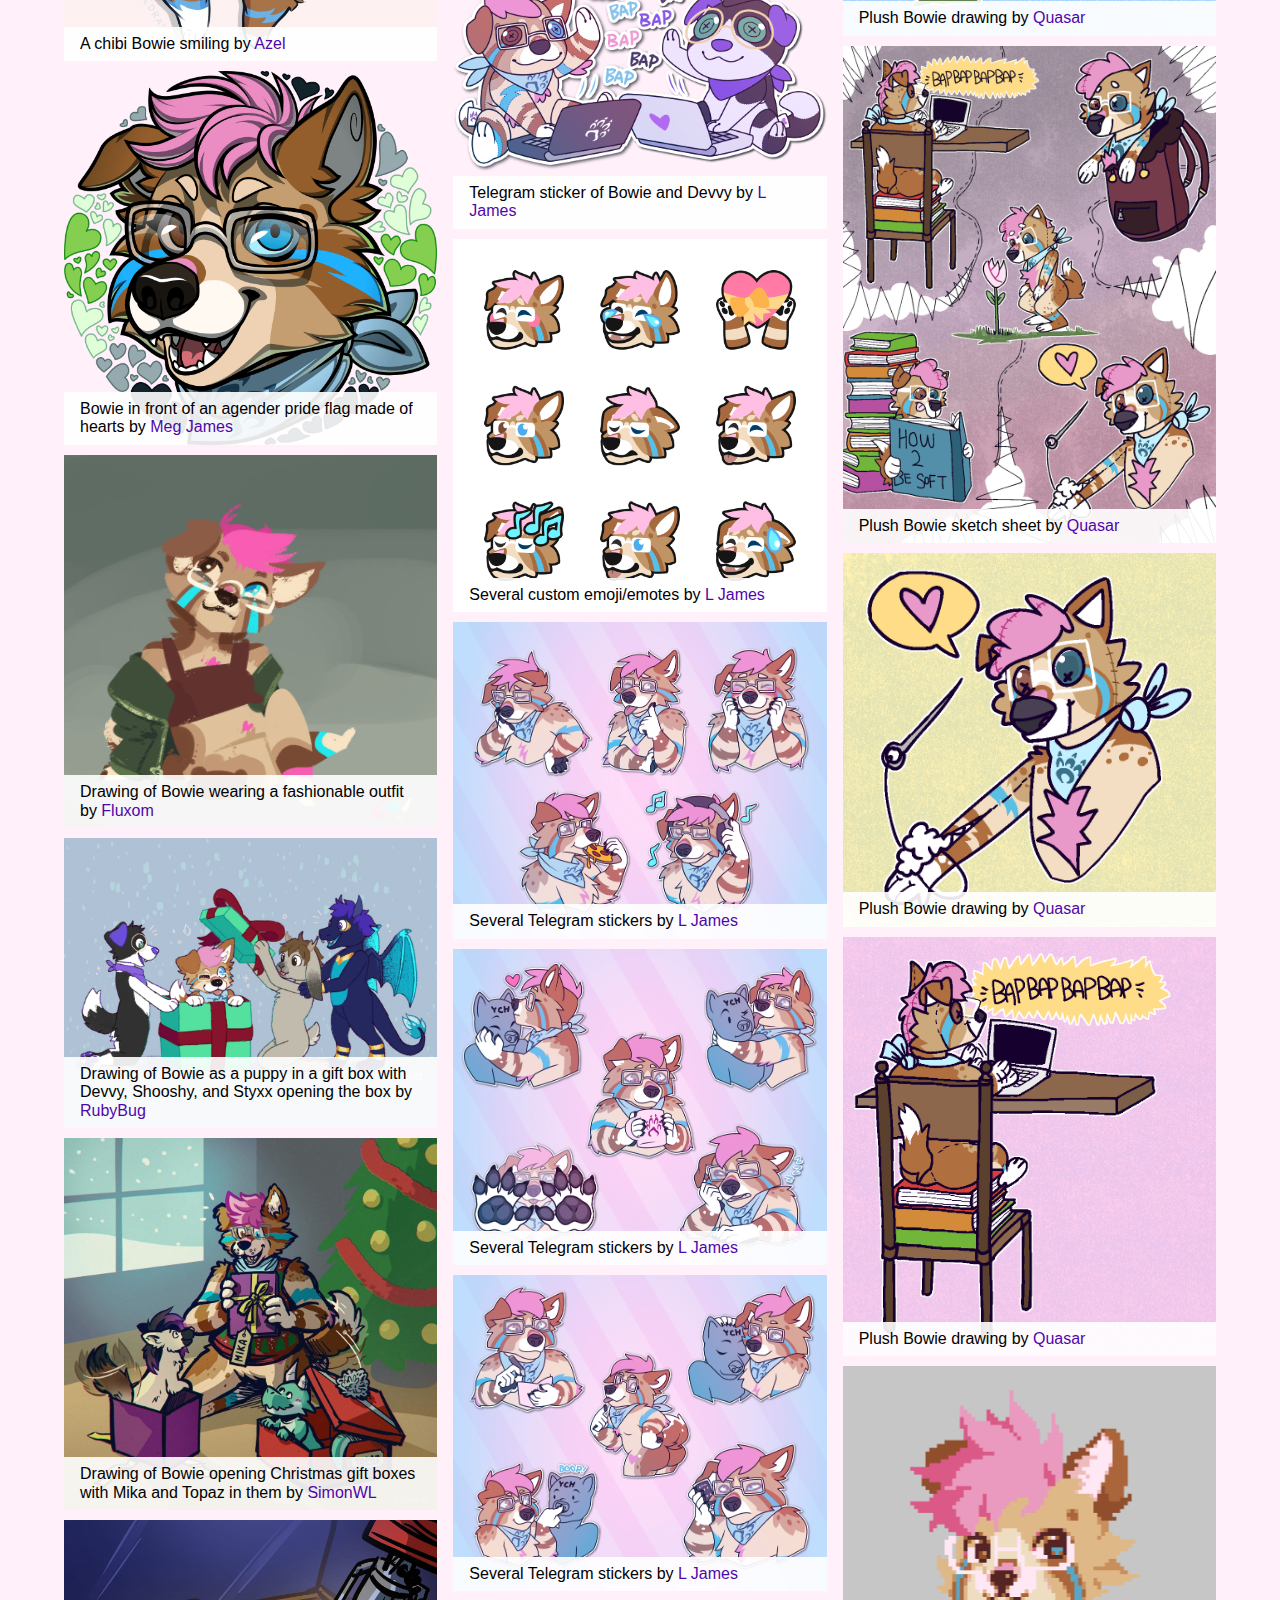
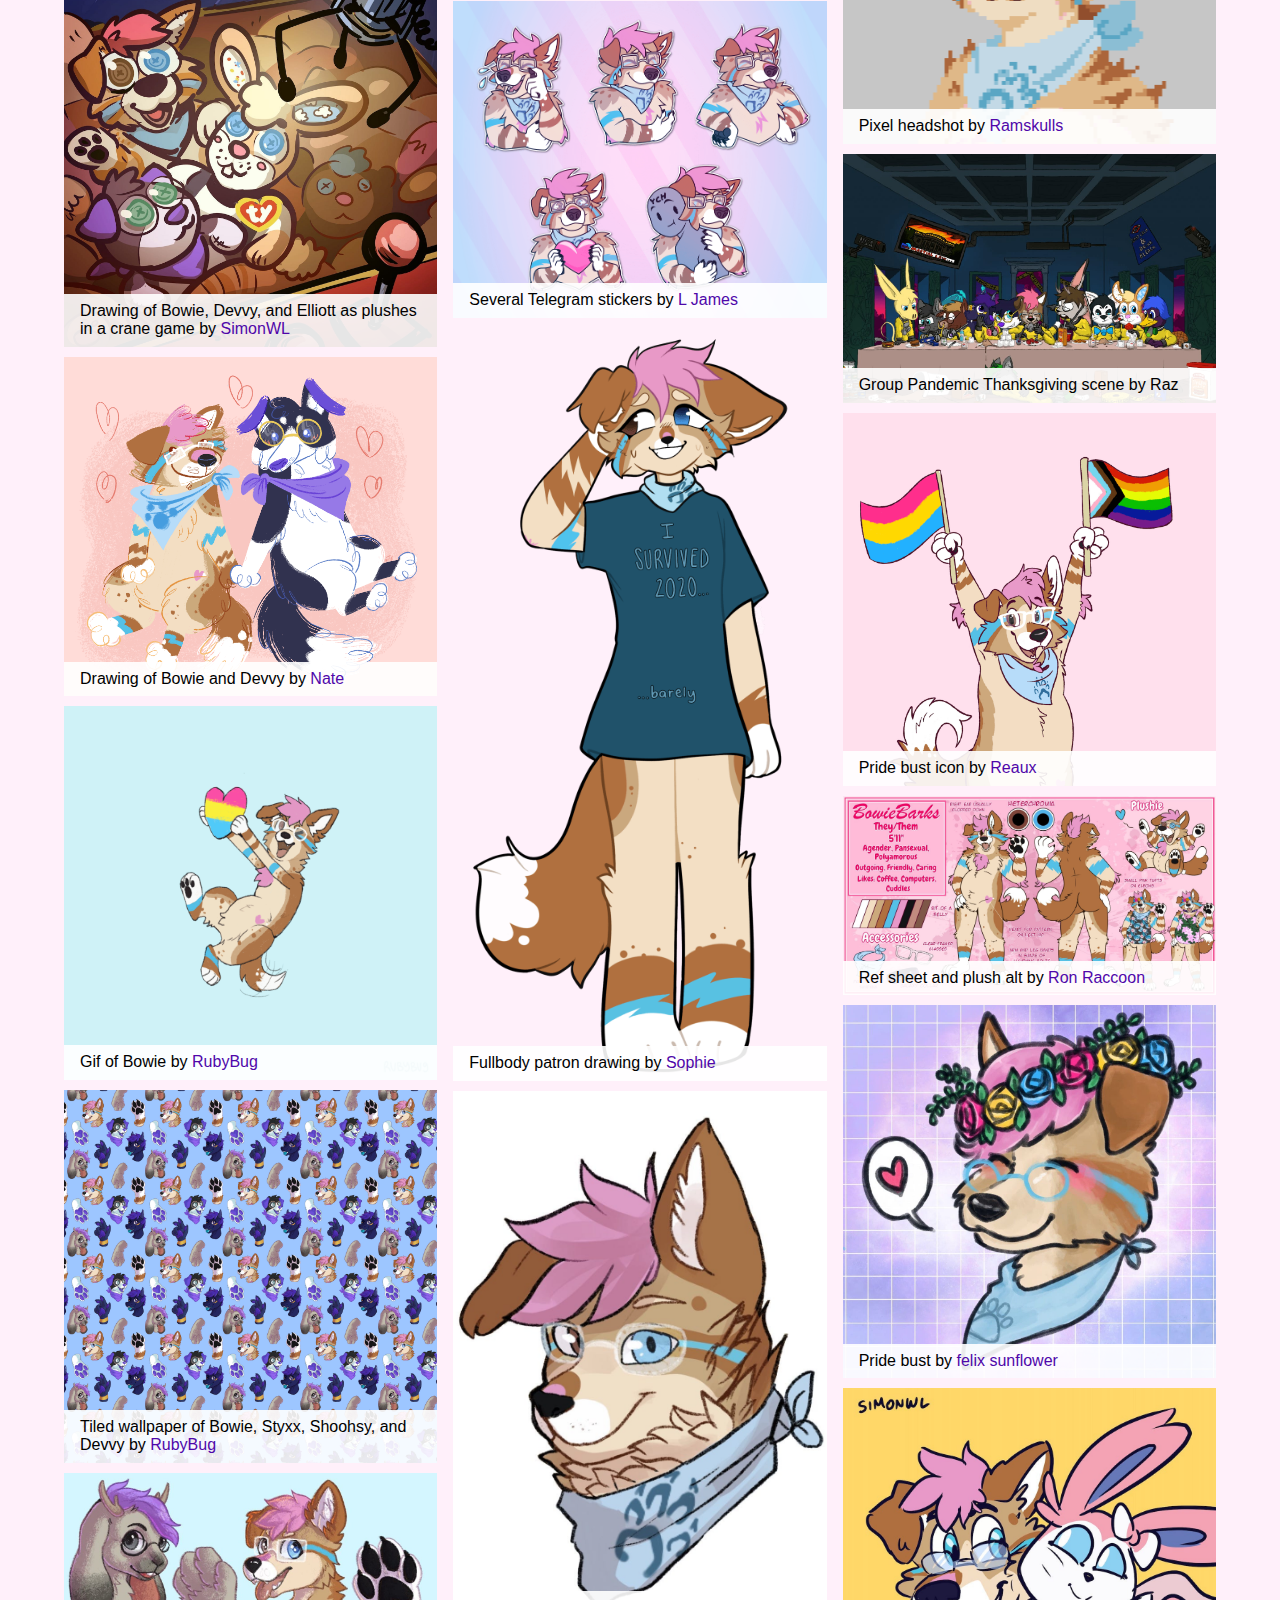
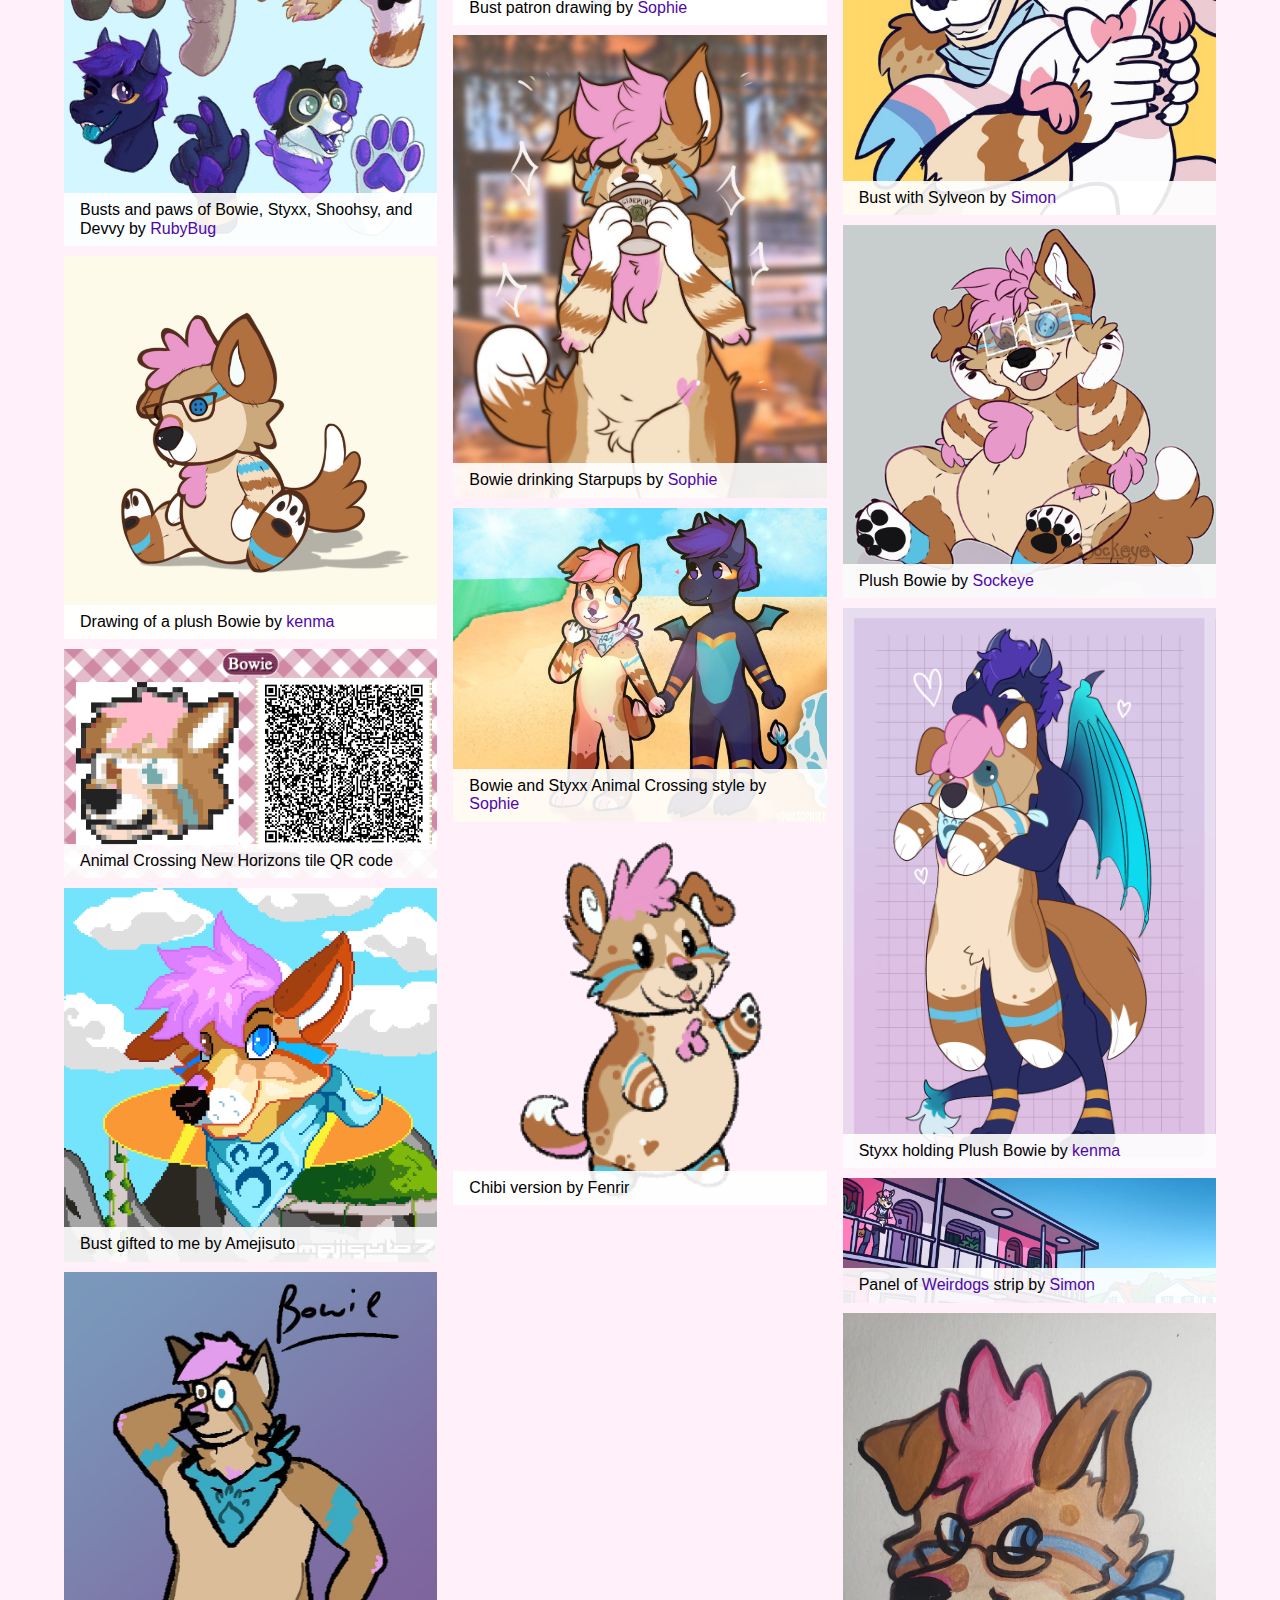
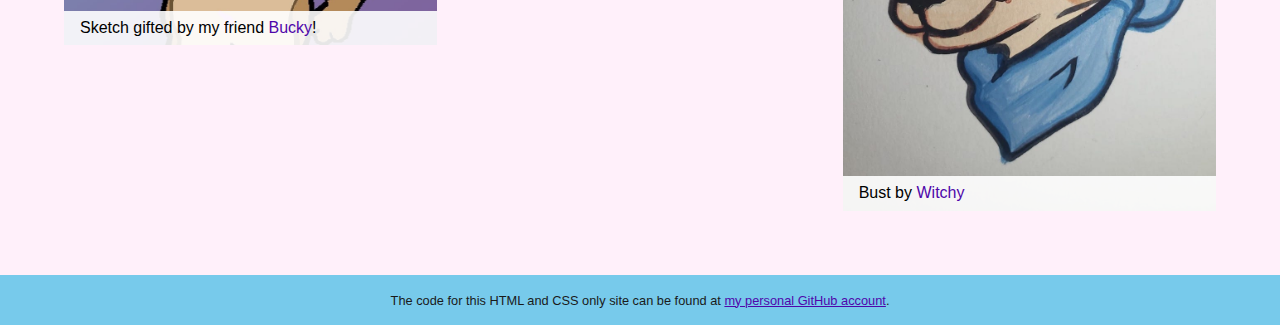
==== commit ea89c2ef: "changes old URL references" ====
--- a/index.html
+++ b/index.html
@@ -14,17 +14,17 @@
 	<link rel="stylesheet" href="assets/styles.css">
 
 	<meta name="description" content="The personal homepage for BowieBarks' social media and commissioned artwork">
-	<meta property="og:title" content="Plush.DogWho.Codes — An online home for BowieBarks' fursona art!">
+	<meta property="og:title" content="bowie.barks.cafe — An online home for BowieBarks' fursona art!">
 	<meta property="og:description" content="The personal homepage for BowieBarks' social media and commissioned artwork">
-	<meta property="og:image" content="https://plush.dogwho.codes/images/hyperlink-bowie-icon.jpeg">
+	<meta property="og:image" content="https://bowie.barks.cafe/images/hyperlink-bowie-icon.jpeg">
 	<meta property="og:image loading="lazy":alt" content="Hyperlink drawn icon of BowieBarks">
 	<meta property="og:locale" content="en_US">
 	<meta property="og:type" content="website">
 	<meta name="twitter:card" content="summary_large_image">
-	<meta property="og:url" content="https://plush.dogwho.codes/">
-	<link rel="canonical" href="https://plush.dogwho.codes/">
-
-	<link rel="icon" href="https://plush.dogwho.codes/assets/favicon.png">
+	<meta property="og:url" content="https://bowie.barks.cafe/">
+	<link rel="canonical" href="https://bowie.barks.cafe/">
+
+	<link rel="icon" href="https://bowie.barks.cafe/assets/favicon.png">
 	<meta name="theme-color" content="#FF00FF">
 </head>
 
